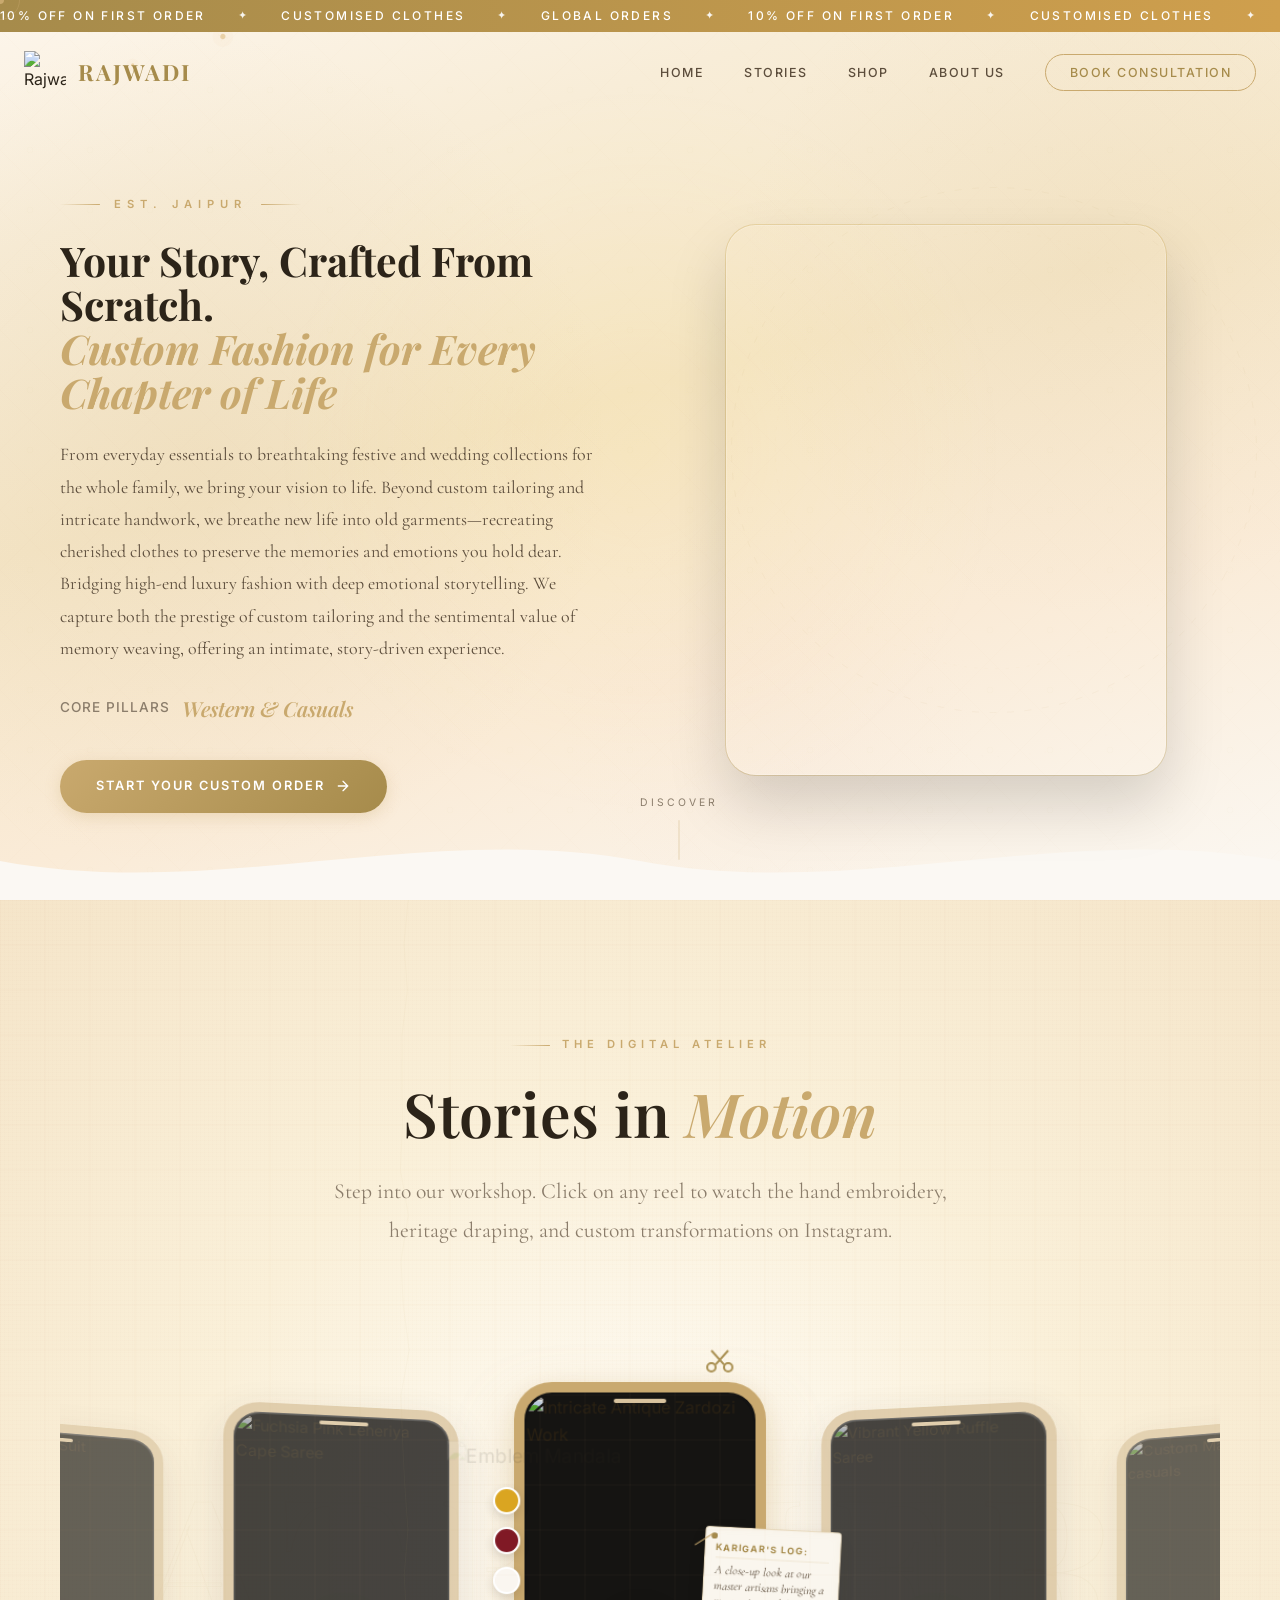
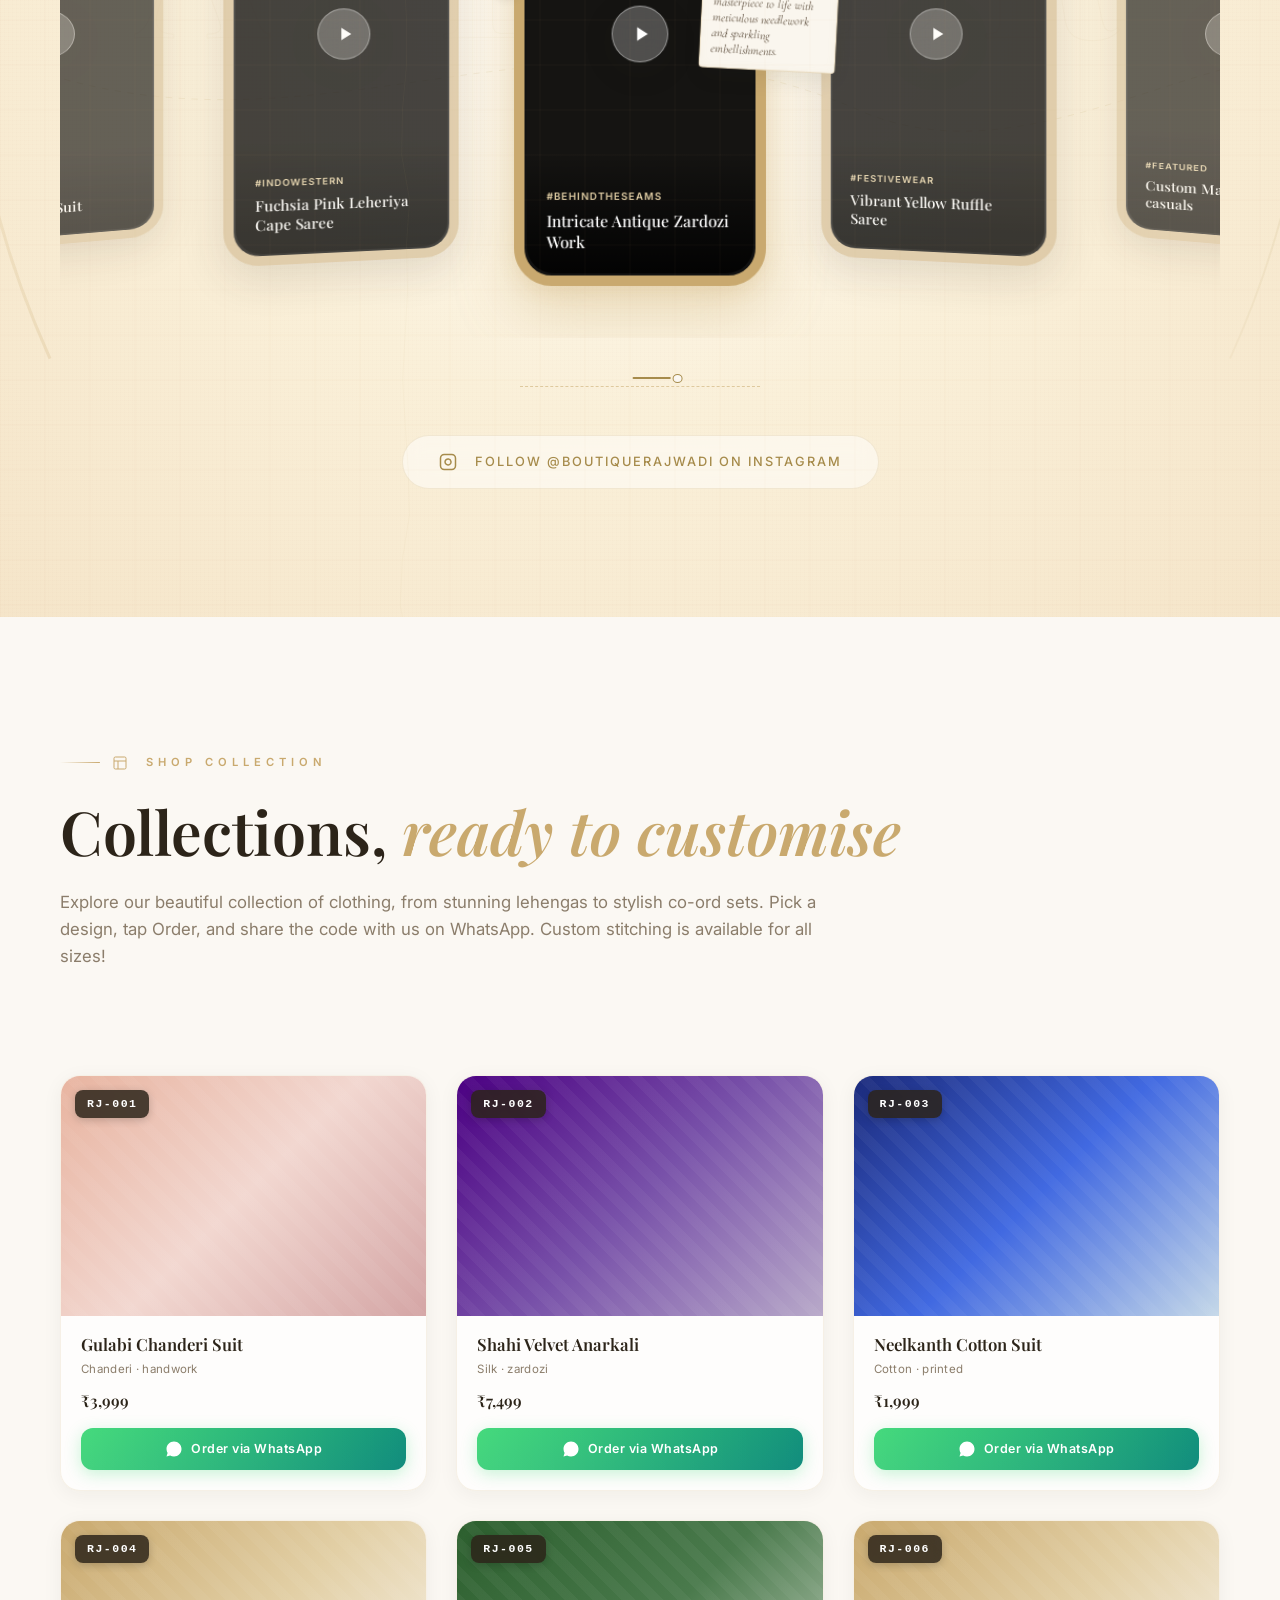
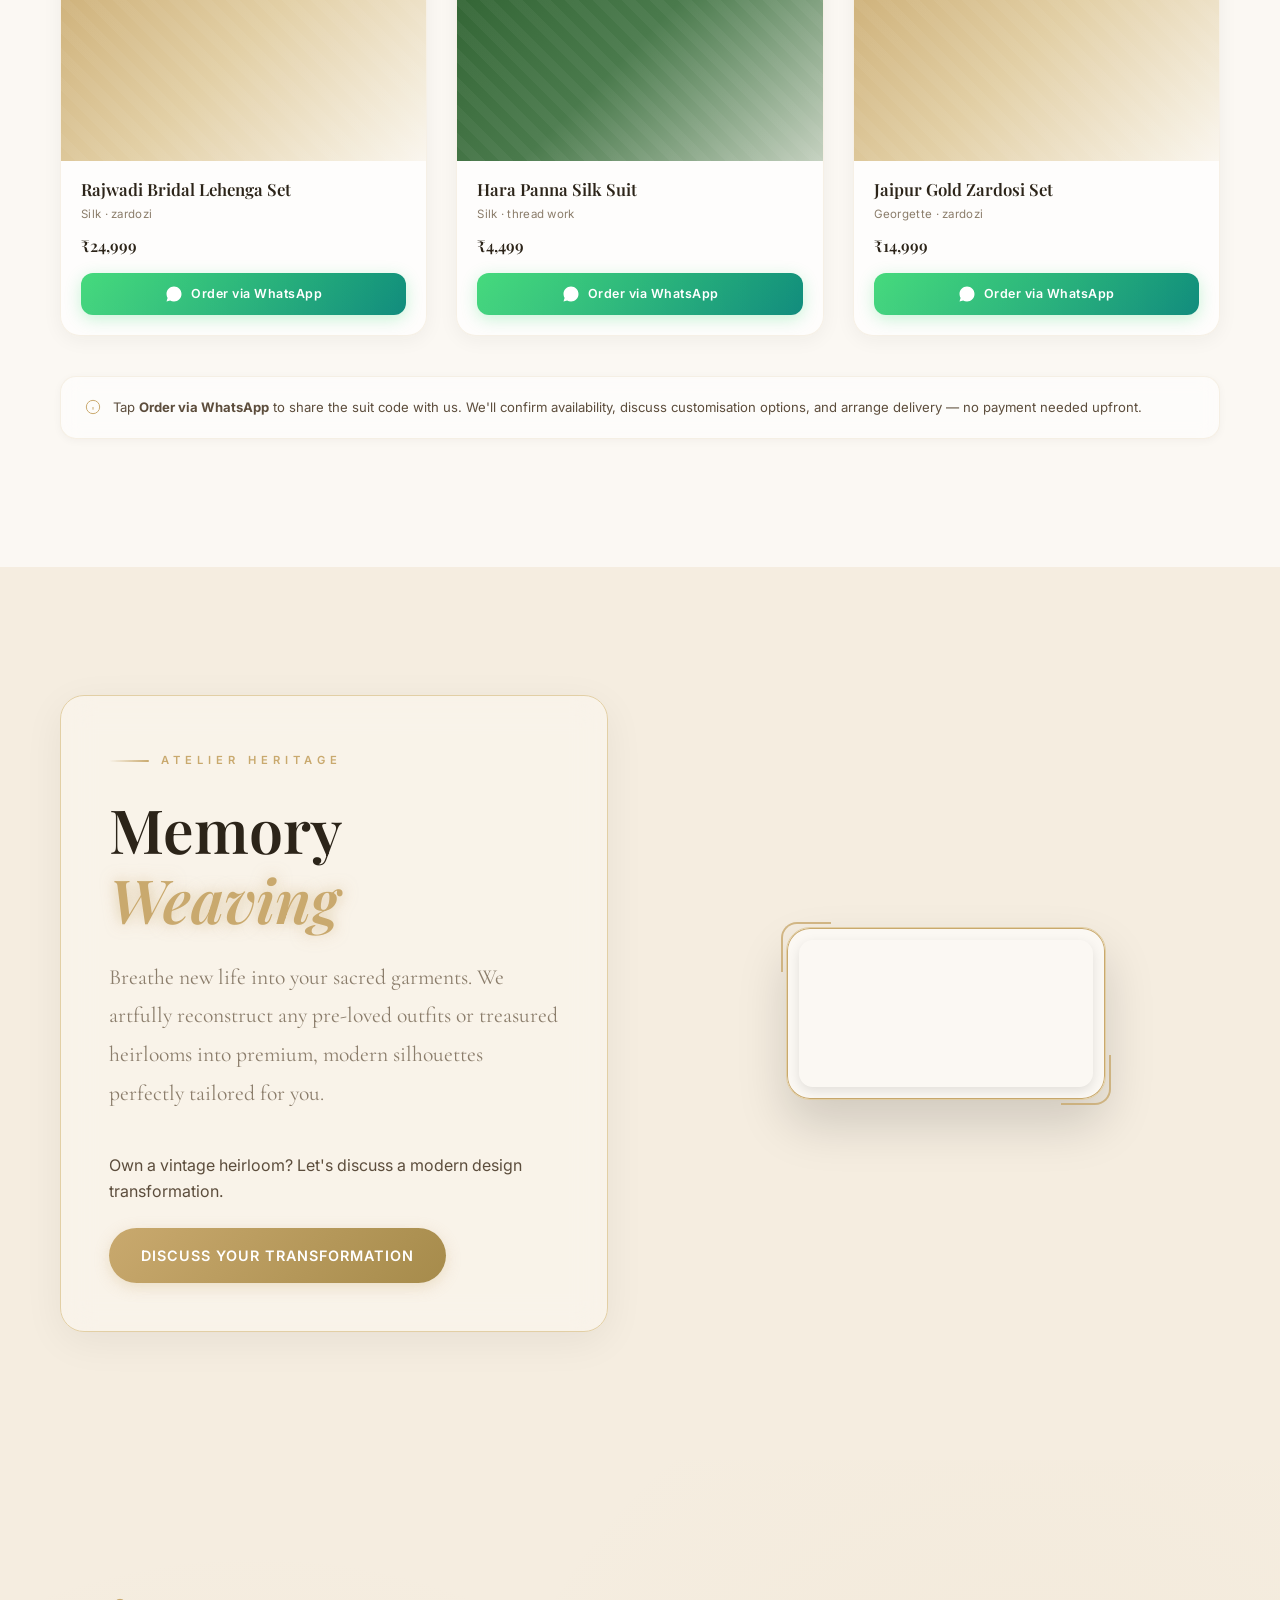
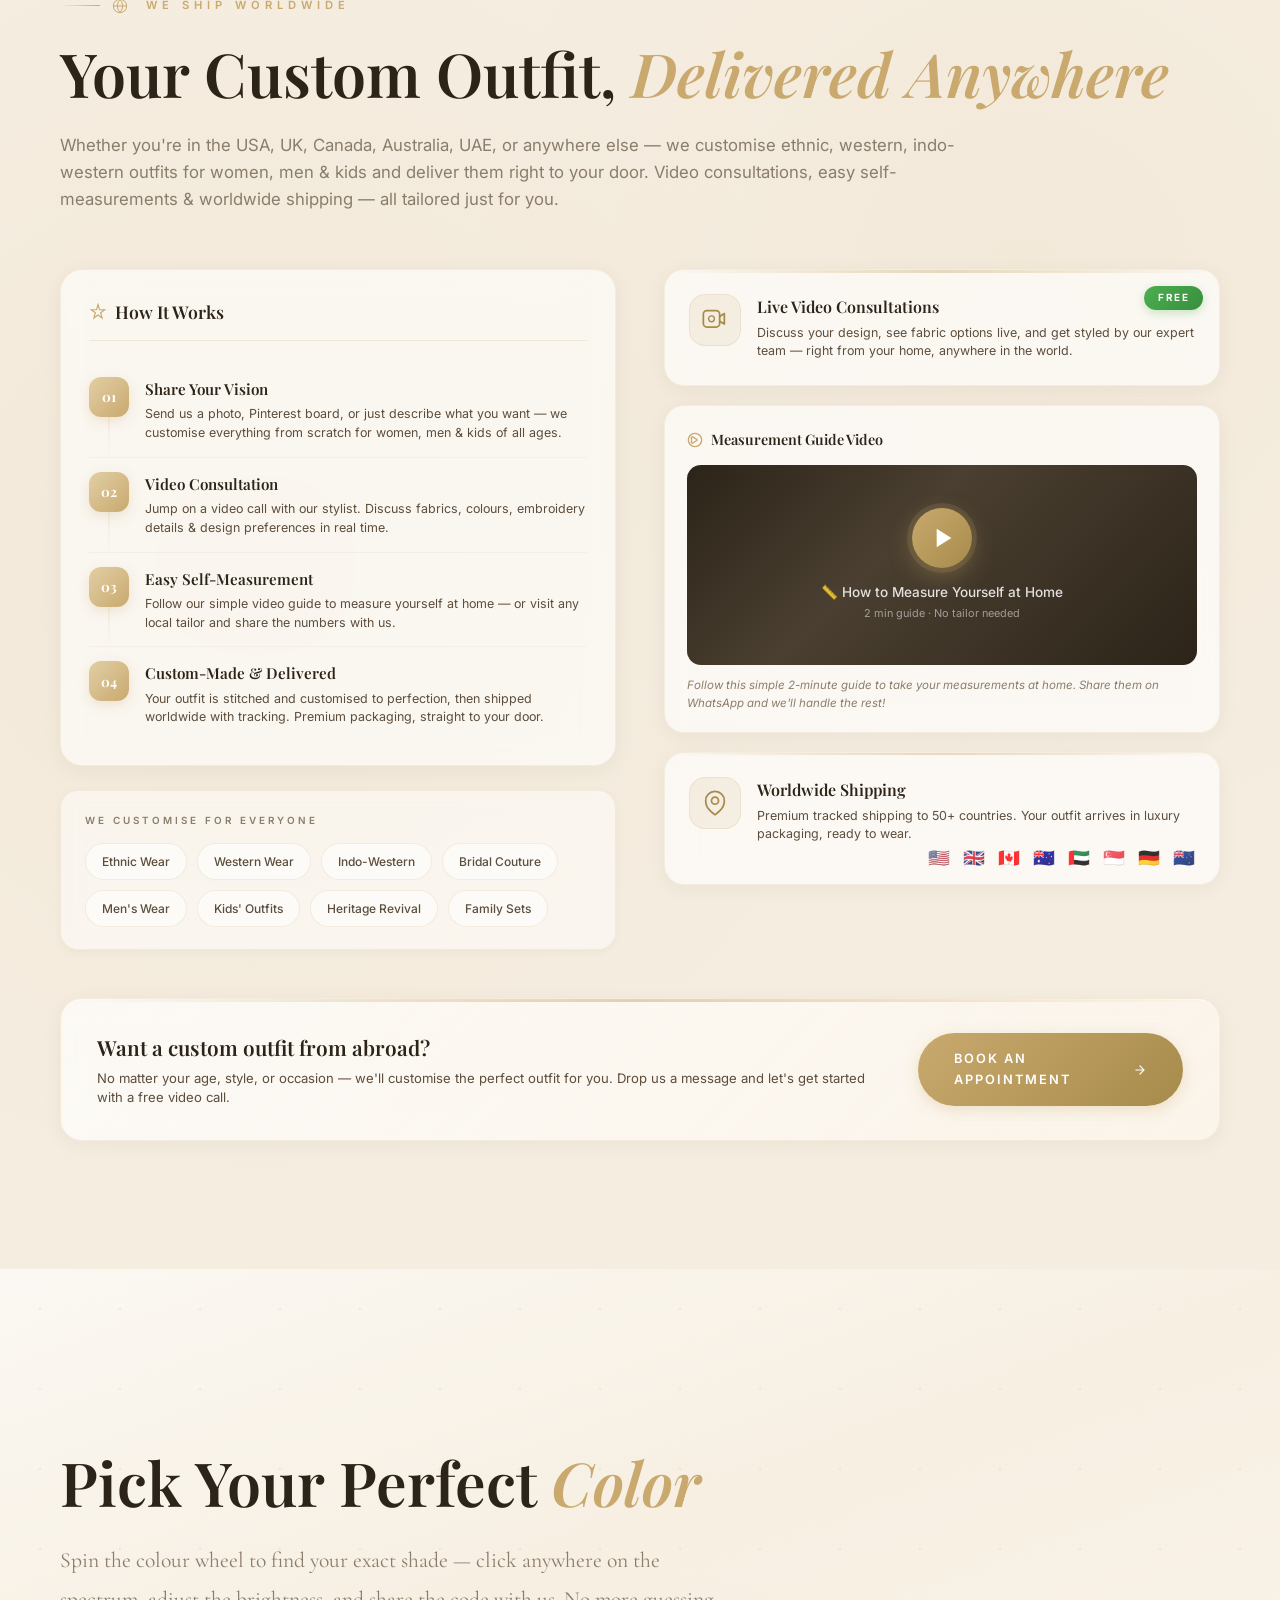
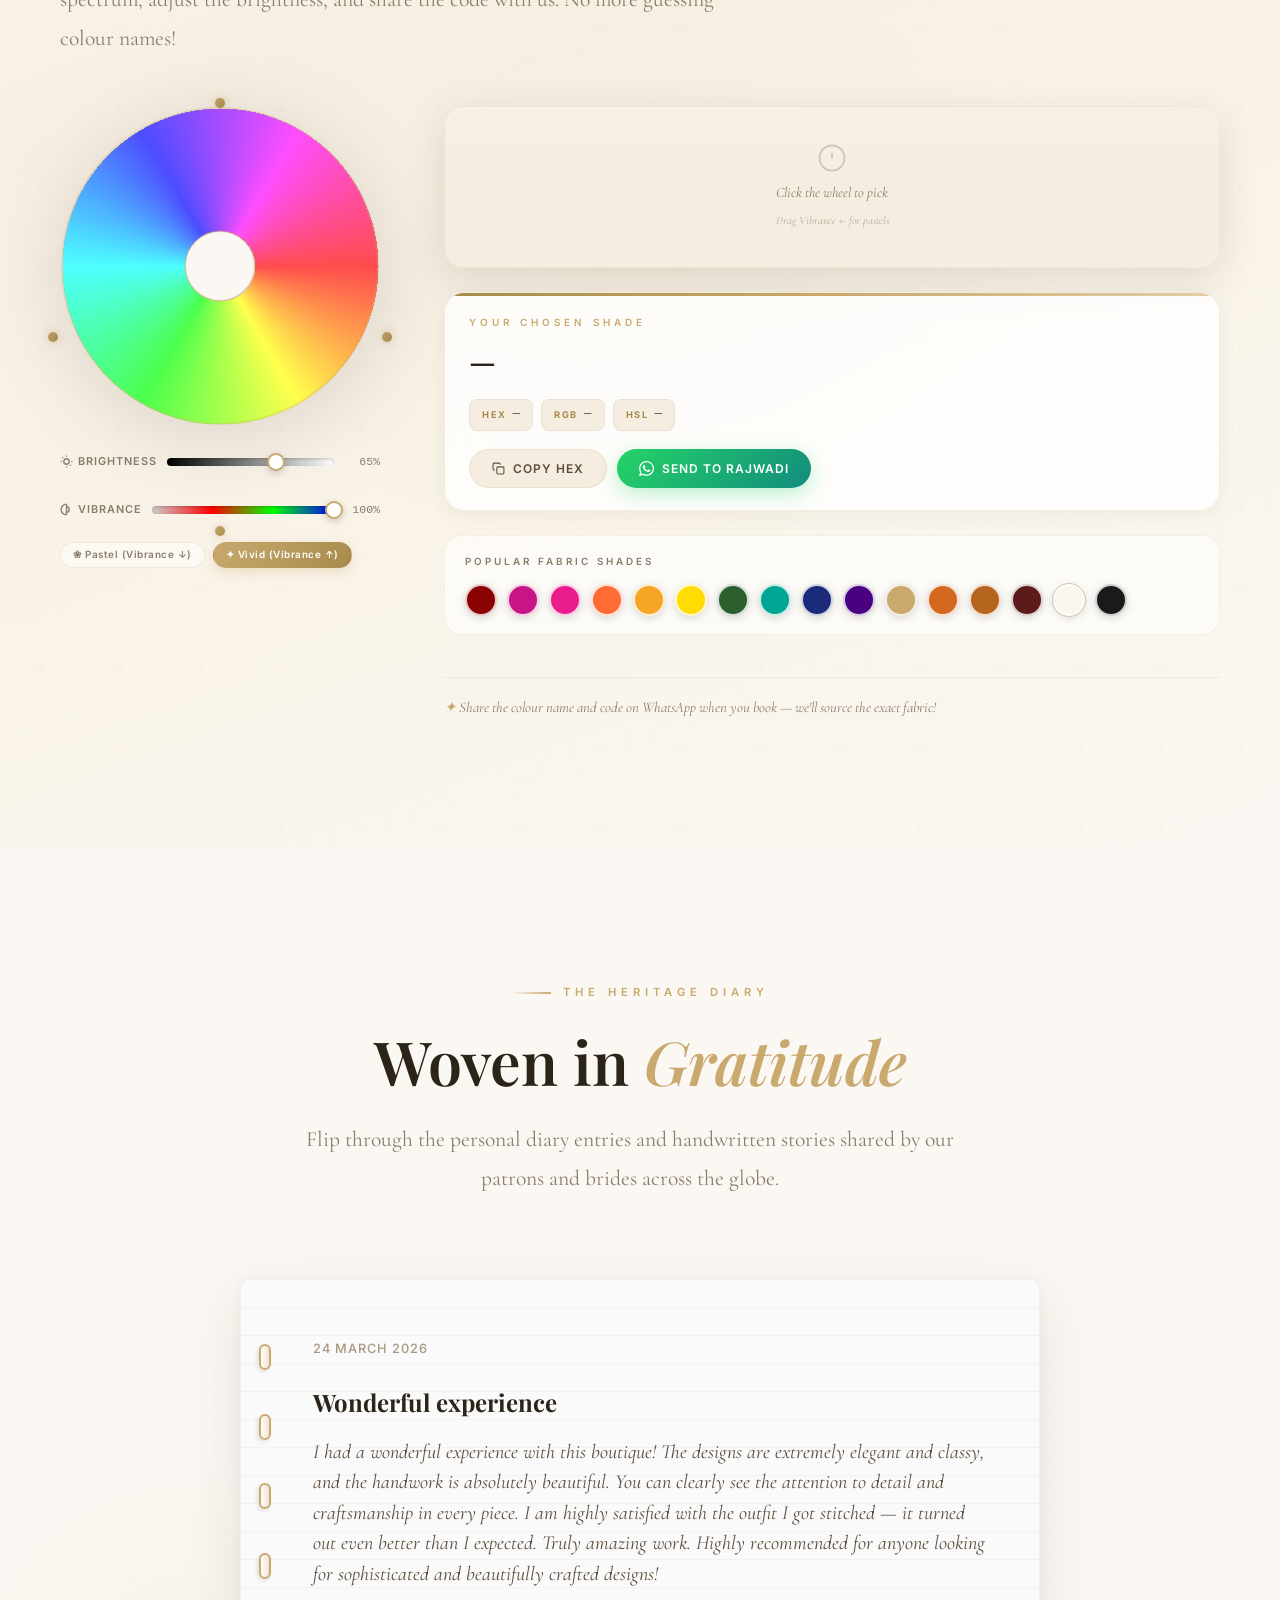
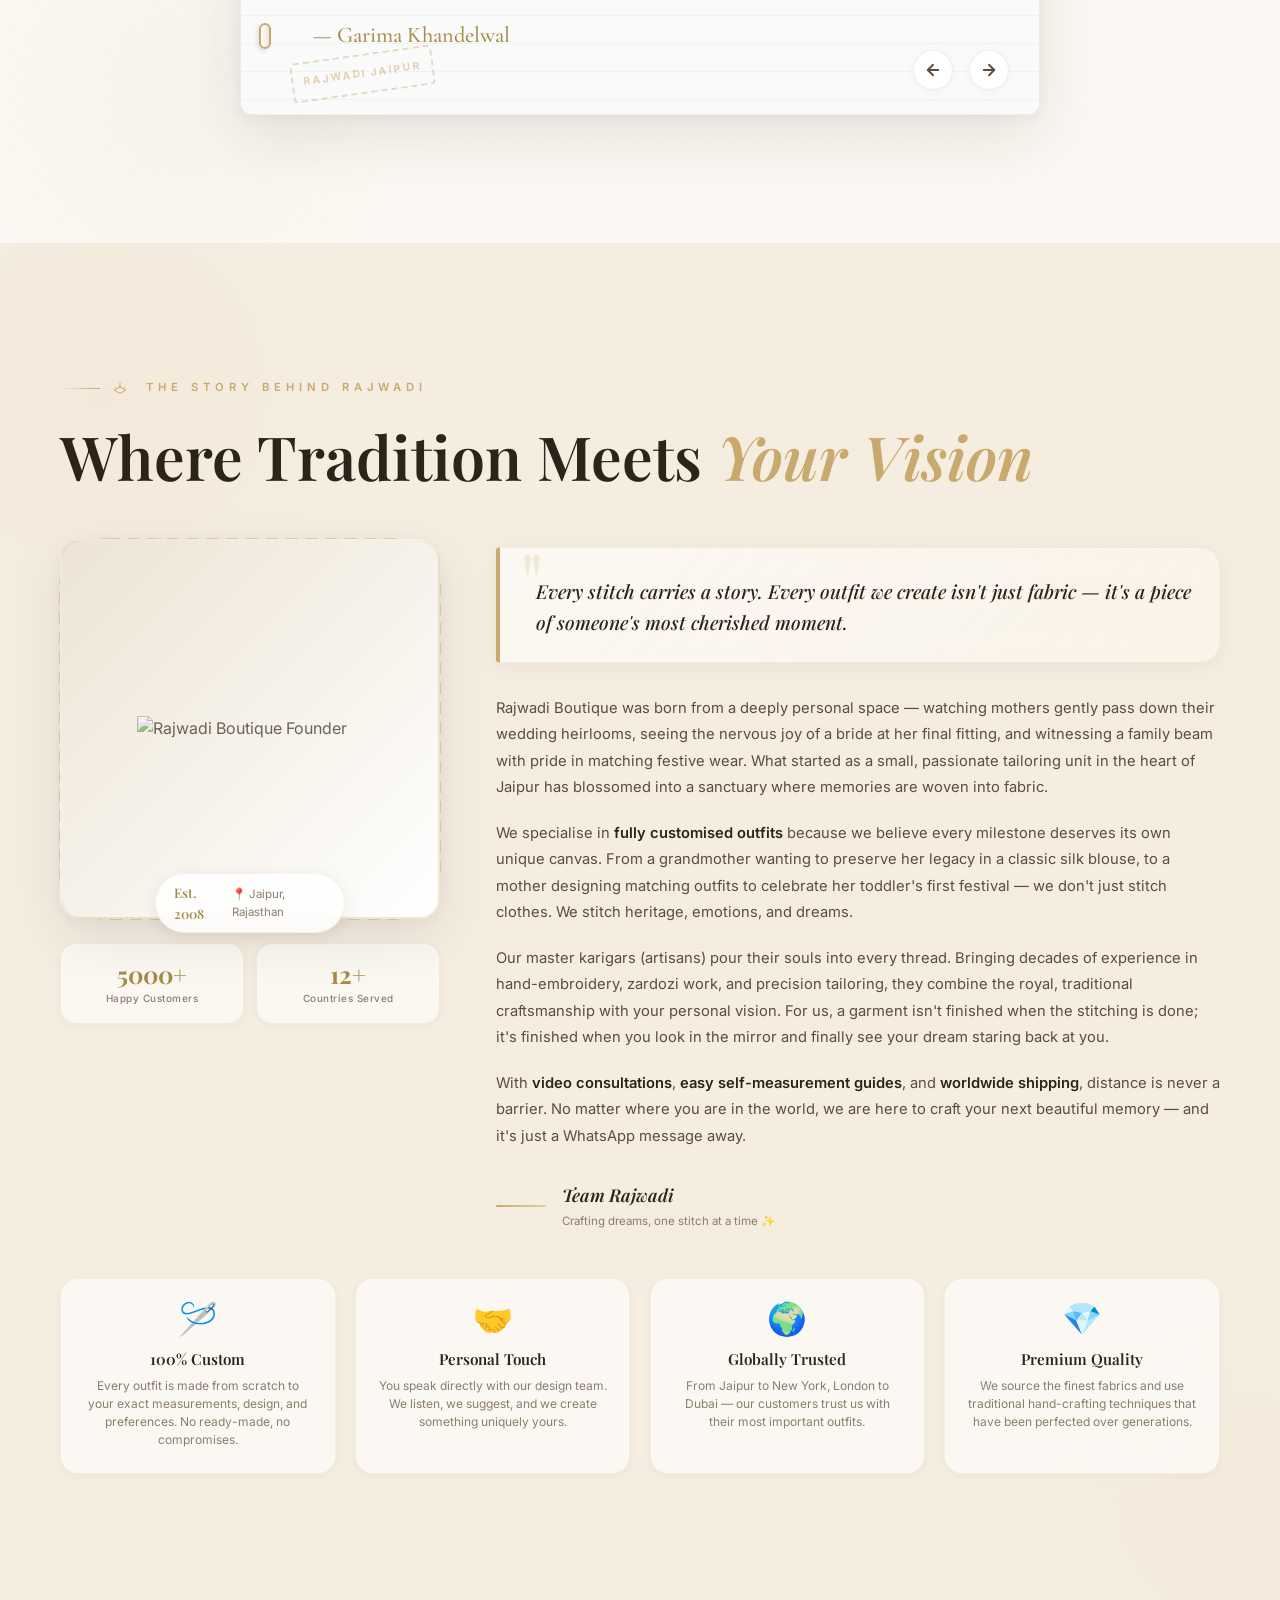
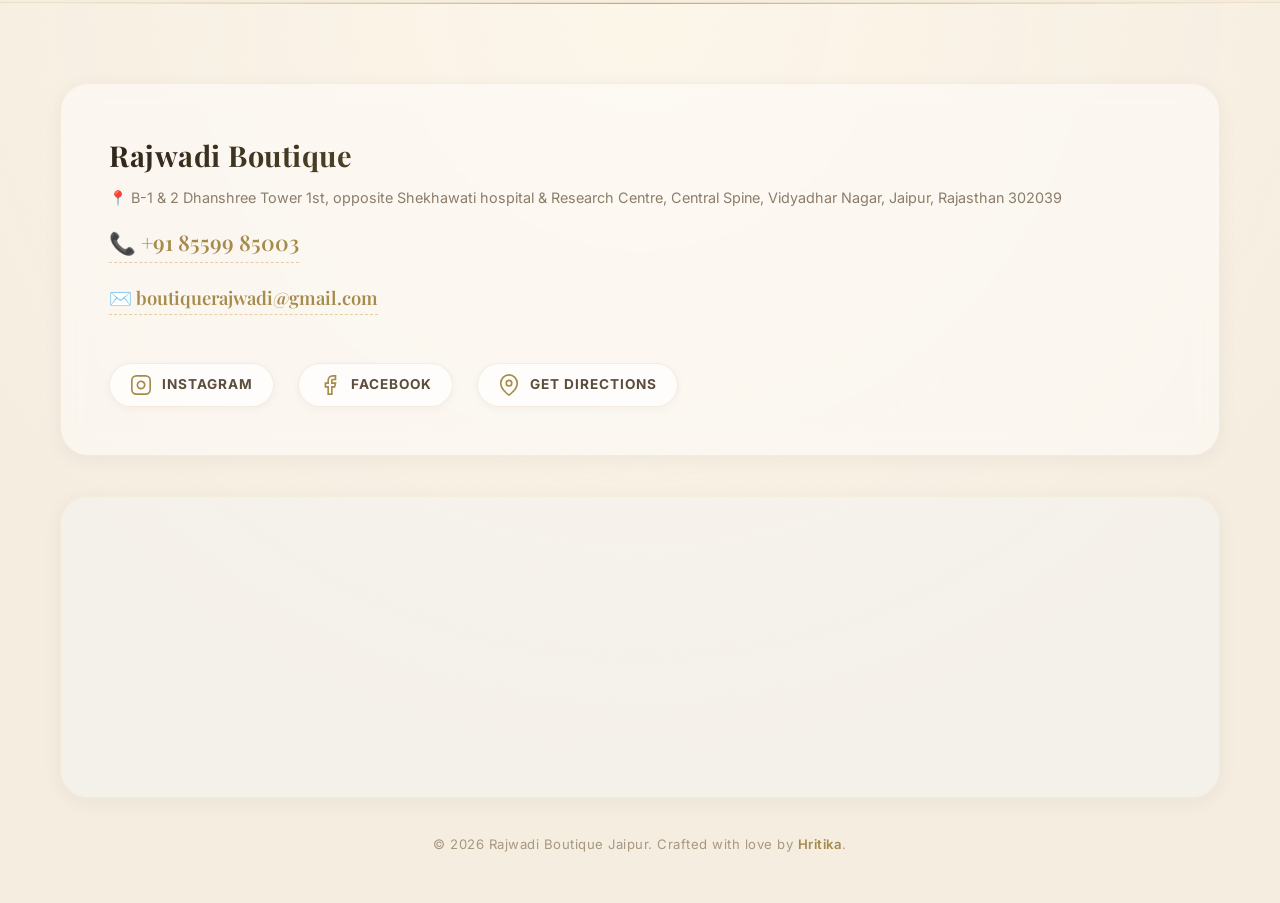
==== index.html @ 6918187f "Add files via upload" ====
<!DOCTYPE html>
<html lang="en">

<head>
  <meta charset="UTF-8" />
  <meta name="viewport" content="width=device-width, initial-scale=1.0" />
  
  <!-- Primary SEO Meta Tags -->
  <title>Rajwadi Boutique | Premium Custom Ethnic & Western Wear | Jaipur</title>
  <meta name="description" content="Rajwadi Boutique is Jaipur's premier customisation studio. We specialise in bespoke bridal lehengas, custom ethnic wear, premium stitched suits, indo-western fashion, and memory weaving for heirloom transformations. Shipping worldwide (USA, UK, UAE, Canada)." />
  <meta name="keywords" content="Rajwadi Boutique, Jaipur boutique, custom ethnic wear, bespoke bridal lehenga, saree transformation, heirloom revival, western wear, kids clothing, men's wear, customisation, unstitched suits online, Jaipur custom tailors, designer lehenga Jaipur, buy Indian ethnic wear online, custom suits USA, custom Indian wear UK, bespoke fashion UAE, custom made Indian dresses" />
  <meta name="author" content="Rajwadi Boutique" />
  <link rel="canonical" href="https://rajwadiboutique.netlify.app/" />
  <meta name="robots" content="index, follow" />
  
  <!-- Open Graph / Facebook / WhatsApp -->
  <meta property="og:type" content="website" />
  <meta property="og:url" content="https://rajwadiboutique.netlify.app/" />
  <meta property="og:title" content="Rajwadi Boutique — Bespoke Customisation for Every Soul" />
  <meta property="og:description" content="Premium customisation studio in Jaipur. Custom Western, Ethnic, Bridal & Heritage Revival. Worldwide shipping available." />
  <meta property="og:image" content="https://rajwadiboutique.netlify.app/assets/logo.png" />
  
  <!-- Twitter -->
  <meta property="twitter:card" content="summary_large_image" />
  <meta property="twitter:url" content="https://rajwadiboutique.netlify.app/" />
  <meta property="twitter:title" content="Rajwadi Boutique | Bespoke Custom Wear" />
  <meta property="twitter:description" content="Premium customisation studio in Jaipur. Custom Western, Ethnic, Bridal & Heritage Revival." />
  <meta property="twitter:image" content="https://rajwadiboutique.netlify.app/assets/logo.png" />

  <!-- Schema.org JSON-LD (Local Business & Organization) -->
  <script type="application/ld+json">
  {
    "@context": "https://schema.org",
    "@type": "ClothingStore",
    "name": "Rajwadi Boutique",
    "image": "https://rajwadiboutique.netlify.app/assets/logo.png",
    "@id": "https://rajwadiboutique.netlify.app/",
    "url": "https://rajwadiboutique.netlify.app/",
    "telephone": "+918559985003",
    "address": {
      "@type": "PostalAddress",
      "streetAddress": "B-1 & 2 Dhanshree Tower, Vidyadhar Nagar",
      "addressLocality": "Jaipur",
      "postalCode": "302039",
      "addressCountry": "IN"
    },
    "geo": {
      "@type": "GeoCoordinates",
      "latitude": 26.9615,
      "longitude": 75.7836
    },
    "openingHoursSpecification": {
      "@type": "OpeningHoursSpecification",
      "dayOfWeek": [
        "Monday", "Tuesday", "Wednesday", "Thursday", "Friday", "Saturday"
      ],
      "opens": "10:30",
      "closes": "20:00"
    },
    "sameAs": [
      "https://instagram.com/rajwadi_boutique"
    ],
    "description": "Rajwadi Boutique is Jaipur's premier customisation studio for bespoke bridal wear, custom ethnic outfits, and premium stitched suits. We ship worldwide."
  }
  </script>

  <link rel="icon" type="image/svg+xml" href="data:image/svg+xml,%3Csvg xmlns='http://www.w3.org/2000/svg' viewBox='0 0 32 32'%3E%3Ccircle cx='16' cy='16' r='14' fill='none' stroke='%23C9A96E' stroke-width='1.5'/%3E%3Ccircle cx='16' cy='16' r='6' fill='%23C9A96E'/%3E%3C/svg%3E" />
  <link href="https://fonts.googleapis.com/css2?family=Cinzel:wght@500;600;700&family=Jost:wght@300;400;500;600&display=swap" rel="stylesheet" />
  
  <!-- Netlify Identity Widget for Decap CMS -->
  <script type="text/javascript" src="https://identity.netlify.com/v1/netlify-identity-widget.js"></script>

  <link rel="stylesheet" href="styles.css" />
</head>

<body>

  <!-- Loading Screen -->
  <div class="loader" id="loader">
    <div class="loader-emblem">
      <img src="assets/logo.png" alt="Rajwadi Logo" class="loader-logo-img" />
    </div>
    <div class="loader-text">RAJWADI</div>
    <div class="loader-line"><span></span></div>
  </div>

  <!-- Custom Cursor -->
  <div class="cursor-dot" id="cursor-dot"></div>
  <div class="cursor-ring" id="cursor-ring"></div>

  <!-- ========== NAVIGATION ========== -->
  <nav class="navbar" id="navbar" role="navigation" aria-label="Main navigation">
    <!-- Announcement Bar -->
    <div class="announcement-bar">
      <div class="announcement-marquee">
        <!-- Content Block 1 -->
        <div class="announcement-content">
          <span>10% OFF ON FIRST ORDER</span><span class="dot">✦</span>
          <span>CUSTOMISED CLOTHES</span><span class="dot">✦</span>
          <span>GLOBAL ORDERS</span><span class="dot">✦</span>
        </div>
        <!-- Content Block 2 -->
        <div class="announcement-content">
          <span>10% OFF ON FIRST ORDER</span><span class="dot">✦</span>
          <span>CUSTOMISED CLOTHES</span><span class="dot">✦</span>
          <span>GLOBAL ORDERS</span><span class="dot">✦</span>
        </div>
        <!-- Content Block 3 -->
        <div class="announcement-content">
          <span>10% OFF ON FIRST ORDER</span><span class="dot">✦</span>
          <span>CUSTOMISED CLOTHES</span><span class="dot">✦</span>
          <span>GLOBAL ORDERS</span><span class="dot">✦</span>
        </div>
        <!-- Content Block 4 -->
        <div class="announcement-content">
          <span>10% OFF ON FIRST ORDER</span><span class="dot">✦</span>
          <span>CUSTOMISED CLOTHES</span><span class="dot">✦</span>
          <span>GLOBAL ORDERS</span><span class="dot">✦</span>
        </div>
      </div>
    </div>
    
    <div class="container">
      <a href="#" class="nav-logo" aria-label="Rajwadi Boutique Home">
        <img src="assets/logo.png" alt="Rajwadi" class="nav-logo-img" />
        <div class="nav-logo-text">RAJWADI</div>
      </a>
      <ul class="nav-links" id="nav-links">
        <li><a href="#hero">Home</a></li>
        <li><a href="#reels">Stories</a></li>
        <li><a href="#suits-shop">Shop</a></li>
        <li><a href="#our-story">About Us</a></li>
        <li>
          <a href="https://wa.me/918559985003?text=Hello%20Rajwadi%20Boutique%20Jaipur!%20%E2%9C%A8%20I%20would%20like%20to%20book%20a%20personal%20styling%20and%20couture%20consultation%20with%20your%20designers."
            class="nav-cta" target="_blank" rel="noopener">Book Consultation</a>
        </li>
      </ul>
      <div class="nav-toggle" id="nav-toggle" aria-label="Toggle navigation" role="button" tabindex="0">
        <span></span><span></span><span></span>
      </div>
    </div>
  </nav>

  <!-- ========== HERO SECTION ========== -->
  <section class="hero" id="hero" aria-label="Hero">
    <!-- Interactive Mouse Spotlight -->
    <div class="hero-spotlight" id="hero-spotlight" aria-hidden="true"></div>

    <!-- Heritage Pattern Overlay -->
    <div class="hero-pattern-overlay" aria-hidden="true"></div>

    <!-- Mouse-reactive golden particles -->
    <canvas id="hero-particles" aria-hidden="true"></canvas>

    <!-- Animated background ornament SVG -->
    <div class="hero-bg-ornament" aria-hidden="true">
      <svg viewBox="0 0 800 800" fill="none" xmlns="http://www.w3.org/2000/svg" class="ornament-svg">
        <circle cx="400" cy="400" r="300" stroke="var(--gold)" stroke-width="0.5" stroke-dasharray="8 12"
          opacity="0.15">
          <animateTransform attributeName="transform" type="rotate" from="0 400 400" to="360 400 400" dur="60s"
            repeatCount="indefinite" />
        </circle>
        <circle cx="400" cy="400" r="250" stroke="var(--gold)" stroke-width="0.3" stroke-dasharray="4 8" opacity="0.1">
          <animateTransform attributeName="transform" type="rotate" from="360 400 400" to="0 400 400" dur="45s"
            repeatCount="indefinite" />
        </circle>
        <circle cx="400" cy="400" r="350" stroke="var(--gold)" stroke-width="0.3" stroke-dasharray="2 16"
          opacity="0.08">
          <animateTransform attributeName="transform" type="rotate" from="0 400 400" to="360 400 400" dur="80s"
            repeatCount="indefinite" />
        </circle>
      </svg>
    </div>

    <!-- Hero Split Layout -->
    <div class="hero-split" id="hero-parallax">

      <!-- LEFT: Text Content -->
      <div class="hero-left">
        <div class="hero-left-inner">
          <div class="hero-badge">
            <span class="badge-line"></span>
            Est. Jaipur
            <span class="badge-line"></span>
          </div>

          <h1 class="hero-title">
            <span class="hero-title-line anim-line" data-delay="0">Your Story, Crafted From Scratch.</span>
            <span class="hero-title-line anim-line" data-delay="1"> <em> Custom Fashion for Every Chapter of Life</em></span>
          </h1>

          <p class="hero-subtitle">
          From everyday essentials to breathtaking festive and wedding collections for the whole family, we bring your vision to life. Beyond custom tailoring and intricate handwork, we breathe new life into old garments—recreating cherished clothes to preserve the memories and emotions you hold dear.  Bridging high-end luxury fashion with deep emotional storytelling. We capture both the prestige of custom tailoring and the sentimental value of memory weaving, offering an intimate, story-driven experience.
          </p>

          <div class="hero-rotating-wrapper">
            <span class="rotating-label">Core pillars</span>
            <div class="rotating-words" id="rotating-words">
              <span class="rotating-word active">Custom Tailoring for All</span>
              <span class="rotating-word">Ethnic & Indo-Western</span>
              <span class="rotating-word">Western & Casuals</span>
              <span class="rotating-word">Premium Stitched Suits</span>
              <span class="rotating-word">Memory Weaving</span>
            </div>
          </div>

          <div class="hero-actions">
            <a href="https://wa.me/918559985003?text=Hello%20Rajwadi%20Boutique%20Jaipur!%20%E2%9C%A8%20I%20would%20like%20to%20consult%20a%20designer%20about%20a%20custom%20dress%20design."
              class="btn-primary magnetic" id="hero-cta-primary" target="_blank" rel="noopener">
              Start Your Custom Order
              <svg width="16" height="16" viewBox="0 0 24 24" fill="none" stroke="currentColor" stroke-width="2"
                stroke-linecap="round">
                <path d="M5 12h14M12 5l7 7-7 7" />
              </svg>
            </a>
           
          </div>
        </div>
      </div>

      <!-- RIGHT: Hero Video Showcase -->
      <div class="hero-right">
        <div class="hero-video-wrapper">
          <video autoplay loop muted playsinline class="hero-video">
            <source src="assets/hero.mov">
            Your browser does not support the video tag.
          </video>
        </div>
      </div>

    </div>

    <!-- Scroll indicator -->
    <div class="hero-scroll">
      <span>Discover</span>
      <div class="scroll-line"></div>
    </div>

    <!-- Bottom decorative wave -->
    <div class="hero-wave" aria-hidden="true">
      <svg viewBox="0 0 1440 120" fill="none" xmlns="http://www.w3.org/2000/svg" preserveAspectRatio="none">
        <path d="M0,60 C240,120 480,0 720,60 C960,120 1200,0 1440,60 L1440,120 L0,120 Z" fill="var(--bg-primary)" />
      </svg>
    </div>
  </section>

 


  <section class="reels" id="reels" aria-label="Atelier Reels">
    <!-- Interactive Reels Particle Canvas -->
    <canvas id="reels-particles" aria-hidden="true"></canvas>

    <!-- Floating Background Silk Ribbons -->
    <div class="reels-ribbon ribbon-left" aria-hidden="true">
      <svg viewBox="0 0 200 800" fill="none" xmlns="http://www.w3.org/2000/svg">
        <path d="M 0 0 C 120 200, -80 400, 100 800" stroke="url(#ribbon-grad-1)" stroke-width="3" opacity="0.3" />
        <defs>
          <linearGradient id="ribbon-grad-1" x1="0%" y1="0%" x2="100%" y2="100%">
            <stop offset="0%" stop-color="var(--gold-light)" />
            <stop offset="100%" stop-color="var(--gold)" />
          </linearGradient>
        </defs>
      </svg>
    </div>
    <div class="reels-ribbon ribbon-right" aria-hidden="true">
      <svg viewBox="0 0 200 800" fill="none" xmlns="http://www.w3.org/2000/svg">
        <path d="M 200 0 C 80 200, 280 400, 100 800" stroke="url(#ribbon-grad-2)" stroke-width="2" opacity="0.25" />
        <defs>
          <linearGradient id="ribbon-grad-2" x1="100%" y1="0%" x2="0%" y2="100%">
            <stop offset="0%" stop-color="var(--gold-dark)" />
            <stop offset="100%" stop-color="var(--gold-light)" />
          </linearGradient>
        </defs>
      </svg>
    </div>

    <div class="container">
      <div class="reels-header">
        <div class="section-label reveal">The Digital Atelier</div>
        <h2 class="section-title reveal delay-1">
          Stories in <span>Motion</span>
        </h2>
        <p class="section-subtitle reveal delay-2">
          Step into our workshop. Click on any reel to watch the hand embroidery, heritage draping, and custom
          transformations on Instagram.
        </p>
      </div>

      <!-- Scrollable 3D Reels Track -->
      <div class="reels-workspace reveal delay-3">
        <!-- Curved Background Stitching Thread -->
        <div class="reels-bg-thread" aria-hidden="true">
          <svg viewBox="0 0 1440 240" fill="none" xmlns="http://www.w3.org/2000/svg">
            <path d="M -100 120 C 300 300, 600 20, 1000 200 C 1200 280, 1400 120, 1600 120" stroke="var(--gold)"
              stroke-width="1" stroke-dasharray="8 8" opacity="0.18" />
          </svg>
        </div>
        <div class="reels-track-container" id="reels-track-container">
          <div class="reels-track" id="reels-track">

            <!-- Reels will be injected here via script.js -->

          </div>
        </div>

        <!-- Scrollbar Indicator -->
        <div class="reels-scrollbar">
          <div class="reels-scrollbar-track">
            <div class="reels-scrollbar-thumb" id="reels-thumb"></div>
          </div>
        </div>

        <!-- Bottom Instagram Link Indicator -->
        <div class="reels-instagram-cta">
          <a href="https://www.instagram.com/boutiquerajwadi/reels/" target="_blank" rel="noopener" class="btn-outline magnetic">
            <svg width="18" height="18" viewBox="0 0 24 24" fill="none" stroke="currentColor" stroke-width="2"
              style="margin-right:8px; vertical-align:middle;">
              <rect x="2" y="2" width="20" height="20" rx="5" ry="5" />
              <path d="M16 11.37A4 4 0 1 1 12.63 8 4 4 0 0 1 16 11.37z" />
              <line x1="17.5" y1="6.5" x2="17.51" y2="6.5" />
            </svg>
            Follow @boutiquerajwadi on Instagram
          </a>
        </div>
      </div>
    </div>
  </section>



  <!-- ========== UNSTITCHED SUITS SHOP ========== -->
  <section class="suits-shop" id="suits-shop" aria-label="Unstitched Suits Collection">
    <div class="container">

      <!-- Section Header -->
      <div class="suits-header">
        <div class="section-label reveal">
          <svg width="16" height="16" viewBox="0 0 24 24" fill="none" stroke="currentColor" stroke-width="1.5"
            style="vertical-align:-2px; margin-right:6px; color:var(--gold);">
            <rect x="3" y="3" width="18" height="18" rx="2" />
            <path d="M3 9h18M9 21V9" />
          </svg>
          Shop Collection
        </div>
        <h2 class="section-title reveal delay-1">
          Collections, <span>ready to customise</span>
        </h2>
        <p class="suits-subtitle reveal delay-2">
          Explore our beautiful collection of clothing, from stunning lehengas to stylish co-ord sets. Pick a design, tap Order, and share the code with us on WhatsApp. Custom stitching is available for all sizes!
        </p>
      </div>

      <!-- Category Filter Chips -->
      <div class="suits-filters reveal delay-2">
        <button class="suits-filter-chip active" data-filter="all">All</button>
        <button class="suits-filter-chip" data-filter="saree">Saree</button>
        <button class="suits-filter-chip" data-filter="lehenga">Lehenga</button>
        <button class="suits-filter-chip" data-filter="coord">Co-ord Sets</button>
        <button class="suits-filter-chip" data-filter="suits">Suits</button>
        <button class="suits-filter-chip" data-filter="unstitched">Unstitched Suits</button>
      </div>

      <!-- Product Grid (Dynamically Populated by CMS) -->
      <div class="suits-grid reveal delay-3" id="suits-grid">
        <!-- Suits will be injected here via script.js -->
      </div>

      <!-- Bottom info note -->
      <div class="suits-note reveal delay-4">
        <svg width="16" height="16" viewBox="0 0 24 24" fill="none" stroke="var(--gold)" stroke-width="1.5">
          <circle cx="12" cy="12" r="10" />
          <path d="M12 16v-4M12 8h.01" />
        </svg>
        <p>Tap <strong>Order via WhatsApp</strong> to share the suit code with us. We'll confirm availability, discuss
          customisation options, and arrange delivery — no payment needed upfront.</p>
      </div>

    </div>
  </section>
  <!-- END Suits Shop -->


  <!-- ========== COUTURE TRANSFORMATION SECTION ========== -->
  <section class="transformation" id="transformation" aria-label="Couture Transformation">
    <div class="trans-gold-overlay" aria-hidden="true"></div>
    <div class="container">
      <div class="trans-split-layout">
        <!-- Left Side: Text and CTA -->
        <div class="trans-content-left">
          <div class="section-label reveal">Atelier Heritage</div>
          <h2 class="section-title reveal delay-1" style="text-align: left;">
            Memory <span>Weaving</span>
          </h2>
          <p class="section-subtitle reveal delay-2" style="text-align: left; margin: 1.5rem 0 2.5rem 0; max-width: 100%;">
            Breathe new life into your sacred garments. We artfully reconstruct any pre-loved outfits or treasured heirlooms into premium, modern silhouettes perfectly tailored for you.
          </p>
          
          <div class="trans-cta-left reveal delay-4">
            <p style="margin-bottom: 1.5rem; color: var(--text-secondary);">Own a vintage heirloom? Let's discuss a modern design transformation.</p>
            <a href="https://wa.me/918559985003?text=Hello%20Rajwadi%20Boutique%20Jaipur!%20%E2%9C%A8%20I%20am%20interested%20in%20transforming%20my%20vintage%20garment%20into%20a%20modern%20silhouette%20design."
              class="btn-primary premium-trans-btn magnetic" target="_blank" rel="noopener">
              Discuss Your Transformation
            </a>
          </div>
        </div>

        <!-- Right Side: Video -->
        <div class="trans-content-right trans-visual-panel reveal delay-3">
          <div class="memory-video-frame">
            <video class="memory-video" src="assets/memory_weaving.mov" autoplay loop muted playsinline aria-label="Memory Weaving Transformation Video"></video>
          </div>
        </div>
      </div>
    </div>
  </section>


  <!-- ========== GLOBAL ORDERS SECTION ========== -->
  <section class="global-orders" id="global-orders" aria-label="Worldwide Orders">

    <!-- Background decorative elements -->
    <div class="global-bg-pattern" aria-hidden="true"></div>
    <div class="global-bg-globe" aria-hidden="true">
      <svg viewBox="0 0 400 400" fill="none" xmlns="http://www.w3.org/2000/svg">
        <circle cx="200" cy="200" r="180" stroke="var(--gold)" stroke-width="0.5" stroke-dasharray="4 8" opacity="0.12">
          <animateTransform attributeName="transform" type="rotate" from="0 200 200" to="360 200 200" dur="90s"
            repeatCount="indefinite" />
        </circle>
        <circle cx="200" cy="200" r="140" stroke="var(--gold)" stroke-width="0.3" stroke-dasharray="2 12"
          opacity="0.08">
          <animateTransform attributeName="transform" type="rotate" from="360 200 200" to="0 200 200" dur="70s"
            repeatCount="indefinite" />
        </circle>
        <ellipse cx="200" cy="200" rx="180" ry="70" stroke="var(--gold)" stroke-width="0.4" opacity="0.1">
          <animateTransform attributeName="transform" type="rotate" from="0 200 200" to="360 200 200" dur="50s"
            repeatCount="indefinite" />
        </ellipse>
        <ellipse cx="200" cy="200" rx="180" ry="70" stroke="var(--gold)" stroke-width="0.3" opacity="0.07"
          transform="rotate(60 200 200)">
          <animateTransform attributeName="transform" type="rotate" from="60 200 200" to="420 200 200" dur="60s"
            repeatCount="indefinite" />
        </ellipse>
      </svg>
    </div>

    <div class="container">

      <!-- Section Header -->
      <div class="global-header">
        <div class="section-label reveal">
          <svg width="16" height="16" viewBox="0 0 24 24" fill="none" stroke="currentColor" stroke-width="1.5"
            style="vertical-align: -2px; margin-right: 6px; color: var(--gold);">
            <circle cx="12" cy="12" r="10" />
            <path
              d="M2 12h20M12 2a15.3 15.3 0 0 1 4 10 15.3 15.3 0 0 1-4 10 15.3 15.3 0 0 1-4-10 15.3 15.3 0 0 1 4-10z" />
          </svg>
          We Ship Worldwide
        </div>
        <h2 class="section-title reveal delay-1">
          Your Custom Outfit, <span>Delivered Anywhere</span>
        </h2>
        <p class="section-subtitle reveal delay-2">
          Whether you're in the USA, UK, Canada, Australia, UAE, or anywhere else — we customise ethnic, western,
          indo-western outfits for women, men &amp; kids and deliver them right to your door. Video consultations, easy
          self-measurements &amp; worldwide shipping — all tailored just for you.
        </p>
      </div>

      <!-- Main Content: Two-column layout -->
      <div class="global-split reveal delay-3">

        <!-- LEFT: Process Steps & Info -->
        <div class="global-left">

          <!-- How It Works - Vertical Steps -->
          <div class="global-process">
            <div class="global-process-title">
              <svg width="18" height="18" viewBox="0 0 24 24" fill="none" stroke="var(--gold)" stroke-width="1.5">
                <path d="M12 2l2 7h7l-5.5 4 2 7L12 16l-5.5 4 2-7L3 9h7z" />
              </svg>
              How It Works
            </div>

            <div class="global-step">
              <div class="global-step-num">01</div>
              <div class="global-step-content">
                <h4>Share Your Vision</h4>
                <p>Send us a photo, Pinterest board, or just describe what you want — we customise everything from
                  scratch for women, men & kids of all ages.</p>
              </div>
            </div>

            <div class="global-step">
              <div class="global-step-num">02</div>
              <div class="global-step-content">
                <h4>Video Consultation</h4>
                <p>Jump on a video call with our stylist. Discuss fabrics, colours, embroidery details & design
                  preferences in real time.</p>
              </div>
            </div>

            <div class="global-step">
              <div class="global-step-num">03</div>
              <div class="global-step-content">
                <h4>Easy Self-Measurement</h4>
                <p>Follow our simple video guide to measure yourself at home — or visit any local tailor and share the
                  numbers with us.</p>
              </div>
            </div>

            <div class="global-step">
              <div class="global-step-num">04</div>
              <div class="global-step-content">
                <h4>Custom-Made & Delivered</h4>
                <p>Your outfit is stitched and customised to perfection, then shipped worldwide with tracking. Premium
                  packaging, straight to your door.</p>
              </div>
            </div>
          </div>

          <!-- Category Showcase Chips -->
          <div class="global-categories">
            <div class="global-cat-label">We Customise For Everyone</div>
            <div class="global-cat-grid">
              <div class="global-cat-chip">
                <span>Ethnic Wear</span>
              </div>
              <div class="global-cat-chip">
                <span>Western Wear</span>
              </div>
              <div class="global-cat-chip">
                <span>Indo-Western</span>
              </div>
              <div class="global-cat-chip">
                <span>Bridal Couture</span>
              </div>
              <div class="global-cat-chip">
                <span>Men's Wear</span>
              </div>
              <div class="global-cat-chip">
                <span>Kids' Outfits</span>
              </div>
              <div class="global-cat-chip">
                <span>Heritage Revival</span>
              </div>
              <div class="global-cat-chip">
                <span>Family Sets</span>
              </div>
            </div>
          </div>
        </div>

        <!-- RIGHT: Feature Cards + Video -->
        <div class="global-right">

          <!-- Video Call Feature Card -->
          <div class="global-feature-card">
            <div class="global-feature-icon">
              <svg width="28" height="28" viewBox="0 0 24 24" fill="none" stroke="currentColor" stroke-width="1.5"
                stroke-linecap="round" stroke-linejoin="round">
                <rect x="2" y="4" width="14" height="14" rx="3" />
                <path d="M16 9l4-2.5v9L16 13" />
                <circle cx="9" cy="11" r="2.5" stroke-width="1.2" />
              </svg>
            </div>
            <div class="global-feature-content">
              <h4>Live Video Consultations</h4>
              <p>Discuss your design, see fabric options live, and get styled by our expert team — right from your home,
                anywhere in the world.</p>
            </div>
            <div class="global-feature-badge">Free</div>
          </div>

          <!-- Measurement Guide Video Embed -->
          <div class="global-video-card">
            <div class="global-video-header">
              <svg width="16" height="16" viewBox="0 0 24 24" fill="none" stroke="var(--gold)" stroke-width="2">
                <path
                  d="M14.752 11.168l-6.586-3.763A1 1 0 0 0 6.667 8.2v7.6a1 1 0 0 0 1.499.795l6.586-3.763a1 1 0 0 0 0-1.664z" />
                <circle cx="12" cy="12" r="10" />
              </svg>
              <span>Measurement Guide Video</span>
            </div>
            <div class="global-video-wrap">
              <div class="global-video-placeholder" id="global-video-placeholder">
                <div class="global-video-play-btn">
                  <svg viewBox="0 0 24 24" fill="currentColor" width="32" height="32">
                    <path d="M8 5v14l11-7z" />
                  </svg>
                </div>
                <div class="global-video-overlay-text">
                  <span>📏 How to Measure Yourself at Home</span>
                  <small>2 min guide · No tailor needed</small>
                </div>
              </div>
            </div>
            <p class="global-video-note">Follow this simple 2-minute guide to take your measurements at home. Share them
              on WhatsApp and we'll handle the rest!</p>
          </div>

          <!-- Worldwide Shipping Card -->
          <div class="global-feature-card shipping-card">
            <div class="global-feature-icon">
              <svg width="28" height="28" viewBox="0 0 24 24" fill="none" stroke="currentColor" stroke-width="1.5"
                stroke-linecap="round" stroke-linejoin="round">
                <path d="M12 22s-8-4.5-8-11.8A8 8 0 0 1 12 2a8 8 0 0 1 8 8.2c0 7.3-8 11.8-8 11.8z" />
                <circle cx="12" cy="10" r="3" />
              </svg>
            </div>
            <div class="global-feature-content">
              <h4>Worldwide Shipping</h4>
              <p>Premium tracked shipping to 50+ countries. Your outfit arrives in luxury packaging, ready to wear.</p>
            </div>
            <div class="global-shipping-flags" aria-hidden="true">
              🇺🇸 🇬🇧 🇨🇦 🇦🇺 🇦🇪 🇸🇬 🇩🇪 🇳🇿
            </div>
          </div>
        </div>
      </div>

      <!-- Bottom CTA -->
      <div class="global-cta reveal delay-4">
        <div class="global-cta-inner">
          <div class="global-cta-text">
            <h3>Want a custom outfit from abroad?</h3>
            <p>No matter your age, style, or occasion — we'll customise the perfect outfit for you. Drop us a message
              and let's get started with a free video call.</p>
          </div>
          <a href="https://wa.me/918559985003?text=Hello%20Rajwadi%20Boutique!%20I%27m%20ordering%20from%20abroad%20and%20would%20like%20a%20video%20consultation."
            class="btn-primary magnetic" target="_blank" rel="noopener">
            Book an appointment
            <svg width="16" height="16" viewBox="0 0 24 24" fill="none" stroke="currentColor" stroke-width="2"
              stroke-linecap="round">
              <path d="M5 12h14M12 5l7 7-7 7" />
            </svg>
          </a>
        </div>
      </div>

    </div>
  </section>






  <!-- ========== PREMIUM COLOUR WHEEL SECTION ========== -->
  <section class="palette-section" id="palette" aria-label="Colour Wheel Picker">

    <div class="palette-bg-pattern" aria-hidden="true"></div>
    <div class="palette-bg-glow" aria-hidden="true"></div>

    <div class="container">

      <div class="palette-header">
        <div class="section-label reveal">The Colour Atelier</div>
        <h2 class="section-title reveal delay-1">
          Pick Your Perfect <span>Color</span>
        </h2>
        <p class="section-subtitle reveal delay-2">
          Spin the colour wheel to find your exact shade — click anywhere on the spectrum, adjust the brightness, and
          share the code with us. No more guessing colour names!
        </p>
      </div>

      <div class="colorwheel-layout reveal delay-3">

        <!-- LEFT: The interactive colour wheel -->
        <div class="colorwheel-left">
          <div class="colorwheel-frame-outer" aria-hidden="true">
            <div class="colorwheel-frame-ornament top"></div>
            <div class="colorwheel-frame-ornament bottom"></div>
            <div class="colorwheel-frame-ornament left"></div>
            <div class="colorwheel-frame-ornament right"></div>
          </div>
          <div class="colorwheel-canvas-wrap">
            <canvas id="color-wheel-canvas" width="320" height="320" aria-label="Colour spectrum wheel"></canvas>
            <div class="colorwheel-cursor" id="colorwheel-cursor" aria-hidden="true">
              <div class="cursor-inner"></div>
            </div>
          </div>
          <!-- Brightness slider -->
          <div class="brightness-slider-wrap">
            <span class="brightness-label">
              <svg width="13" height="13" viewBox="0 0 24 24" fill="none" stroke="currentColor" stroke-width="2.5">
                <circle cx="12" cy="12" r="5" />
                <line x1="12" y1="1" x2="12" y2="3" />
                <line x1="12" y1="21" x2="12" y2="23" />
                <line x1="4.22" y1="4.22" x2="5.64" y2="5.64" />
                <line x1="18.36" y1="18.36" x2="19.78" y2="19.78" />
                <line x1="1" y1="12" x2="3" y2="12" />
                <line x1="21" y1="12" x2="23" y2="12" />
              </svg>
              Brightness
            </span>
            <div class="brightness-track-wrap" id="brightness-track-wrap">
              <div class="brightness-track" style="background: linear-gradient(90deg, #000, #888, #fff);">
                <div class="brightness-fill" id="brightness-fill"></div>
              </div>
              <input type="range" id="brightness-slider" class="brightness-range" min="10" max="100" value="65"
                aria-label="Adjust brightness">
            </div>
            <span class="brightness-value" id="brightness-value">65%</span>
          </div>

          <!-- Saturation slider -->
          <div class="brightness-slider-wrap">
            <span class="brightness-label">
              <svg width="13" height="13" viewBox="0 0 24 24" fill="none" stroke="currentColor" stroke-width="2.5">
                <path d="M12 2a10 10 0 1 0 0 20" />
                <path d="M12 2v20" />
                <path d="M12 7c2.5 0 5 1.5 5 5s-2.5 5-5 5" />
              </svg>
              Vibrance
            </span>
            <div class="brightness-track-wrap" id="saturation-track-wrap">
              <div class="brightness-track" id="saturation-track"
                style="background: linear-gradient(90deg, #ccc, hsl(0,100%,50%) 33%, hsl(120,100%,50%) 66%, hsl(240,100%,50%));">
              </div>
              <input type="range" id="saturation-slider" class="brightness-range" min="0" max="100" value="100"
                aria-label="Adjust saturation">
            </div>
            <span class="brightness-value" id="saturation-value">100%</span>
          </div>

          <!-- Mode hint chips -->
          <div class="slider-mode-hints">
            <span class="mode-hint" id="mode-hint-pastel">❀ Pastel (Vibrance ↓)</span>
            <span class="mode-hint active" id="mode-hint-vivid">✦ Vivid (Vibrance ↑)</span>
          </div>
        </div>

        <!-- RIGHT: Preview + info panel -->
        <div class="colorwheel-right">

          <div class="cw-preview-block">
            <div class="cw-preview-color" id="cw-preview-color">
              <div class="cw-preview-shine" aria-hidden="true"></div>
              <div class="cw-preview-idle" id="cw-preview-idle">
                <svg width="30" height="30" viewBox="0 0 24 24" fill="none" stroke="currentColor" stroke-width="1.5"
                  opacity="0.35">
                  <circle cx="12" cy="12" r="10" />
                  <path d="M12 8v4M12 16h.01" />
                </svg>
                <span>Click the wheel to pick</span>
                <small style="font-size:0.7rem; opacity:0.6">Drag Vibrance ← for pastels</small>
              </div>
            </div>
          </div>

          <div class="cw-info-card">
            <div class="cw-info-label">Your Chosen Shade</div>
            <h3 class="cw-color-name" id="cw-color-name">—</h3>
            <div class="cw-color-values">
              <div class="cw-value-chip">
                <span class="chip-label">HEX</span>
                <span class="chip-val" id="cw-hex">—</span>
              </div>
              <div class="cw-value-chip">
                <span class="chip-label">RGB</span>
                <span class="chip-val" id="cw-rgb">—</span>
              </div>
              <div class="cw-value-chip">
                <span class="chip-label">HSL</span>
                <span class="chip-val" id="cw-hsl">—</span>
              </div>
            </div>
            <div class="cw-actions">
              <button class="preview-copy-btn" id="cw-copy-btn" aria-label="Copy hex code">
                <svg width="13" height="13" viewBox="0 0 24 24" fill="none" stroke="currentColor" stroke-width="2">
                  <rect x="9" y="9" width="13" height="13" rx="2" />
                  <path d="M5 15H4a2 2 0 0 1-2-2V4a2 2 0 0 1 2-2h9a2 2 0 0 1 2 2v1" />
                </svg>
                Copy HEX
              </button>
              <a href="#" class="preview-whatsapp-btn" id="cw-whatsapp-btn" target="_blank" rel="noopener">
                <svg width="15" height="15" viewBox="0 0 24 24" fill="currentColor">
                  <path
                    d="M17.472 14.382c-.297-.149-1.758-.867-2.03-.967-.273-.099-.471-.148-.67.15-.197.297-.767.966-.94 1.164-.173.199-.347.223-.644.075-.297-.15-1.255-.463-2.39-1.475-.883-.788-1.48-1.761-1.653-2.059-.173-.297-.018-.458.13-.606.134-.133.298-.347.446-.52.149-.174.198-.298.298-.497.099-.198.05-.371-.025-.52-.075-.149-.669-1.612-.916-2.207-.242-.579-.487-.5-.669-.51-.173-.008-.371-.01-.57-.01-.198 0-.52.074-.792.372-.272.297-1.04 1.016-1.04 2.479 0 1.462 1.065 2.875 1.213 3.074.149.198 2.096 3.2 5.077 4.487.709.306 1.262.489 1.694.625.712.227 1.36.195 1.871.118.571-.085 1.758-.719 2.006-1.413.248-.694.248-1.289.173-1.413-.074-.124-.272-.198-.57-.347m-5.421 7.403h-.004a9.87 9.87 0 0 1-5.031-1.378l-.361-.214-3.741.982.998-3.648-.235-.374a9.86 9.86 0 0 1-1.51-5.26c.001-5.45 4.436-9.884 9.888-9.884 2.64 0 5.122 1.03 6.988 2.898a9.825 9.825 0 0 1 2.893 6.994c-.003 5.45-4.437 9.884-9.885 9.884m8.413-18.297A11.815 11.815 0 0 0 12.05 0C5.495 0 .16 5.335.157 11.892c0 2.096.547 4.142 1.588 5.945L.057 24l6.305-1.654a11.882 11.882 0 0 0 5.683 1.448h.005c6.554 0 11.89-5.335 11.893-11.893a11.821 11.821 0 0 0-3.48-8.413Z" />
                </svg>
                Send to Rajwadi
              </a>
            </div>
          </div>

          <!-- Quick fabric shade picks -->
          <div class="cw-quick-picks">
            <div class="cw-quick-label">Popular Fabric Shades</div>
            <div class="cw-quick-grid">
              <button class="cw-quick-dot" data-hex="#8B0000" data-name="Rajwadi Crimson" title="Rajwadi Crimson"
                style="background:#8B0000"></button>
              <button class="cw-quick-dot" data-hex="#C71585" data-name="Rani Magenta" title="Rani Magenta"
                style="background:#C71585"></button>
              <button class="cw-quick-dot" data-hex="#E91E8C" data-name="Gulabi Pink" title="Gulabi Pink"
                style="background:#E91E8C"></button>
              <button class="cw-quick-dot" data-hex="#FF6B35" data-name="Holi Orange" title="Holi Orange"
                style="background:#FF6B35"></button>
              <button class="cw-quick-dot" data-hex="#F5A623" data-name="Saffron Zari" title="Saffron Zari"
                style="background:#F5A623"></button>
              <button class="cw-quick-dot" data-hex="#FFDD00" data-name="Pitambari Yellow" title="Pitambari Yellow"
                style="background:#FFDD00"></button>
              <button class="cw-quick-dot" data-hex="#2C5F2E" data-name="Emerald Velvet" title="Emerald Velvet"
                style="background:#2C5F2E"></button>
              <button class="cw-quick-dot" data-hex="#00A693" data-name="Peacock Teal" title="Peacock Teal"
                style="background:#00A693"></button>
              <button class="cw-quick-dot" data-hex="#1B2A7B" data-name="Jaipur Royal Blue" title="Jaipur Royal Blue"
                style="background:#1B2A7B"></button>
              <button class="cw-quick-dot" data-hex="#4B0082" data-name="Amethyst Silk" title="Amethyst Silk"
                style="background:#4B0082"></button>
              <button class="cw-quick-dot" data-hex="#C9A96E" data-name="Jaipur Gold" title="Jaipur Gold"
                style="background:#C9A96E"></button>
              <button class="cw-quick-dot" data-hex="#D2691E" data-name="Sandalwood" title="Sandalwood"
                style="background:#D2691E"></button>
              <button class="cw-quick-dot" data-hex="#B5651D" data-name="Mitti Terracotta" title="Mitti Terracotta"
                style="background:#B5651D"></button>
              <button class="cw-quick-dot" data-hex="#5C1A1A" data-name="Velvet Wine" title="Velvet Wine"
                style="background:#5C1A1A"></button>
              <button class="cw-quick-dot" data-hex="#FAF6EE" data-name="Pure Ivory" title="Pure Ivory"
                style="background:#FAF6EE; outline:1.5px solid #d4c4a8;"></button>
              <button class="cw-quick-dot" data-hex="#1A1A1A" data-name="Kohl Black" title="Kohl Black"
                style="background:#1A1A1A"></button>
            </div>
          </div>


          <p class="preview-hint">Share the colour name and code on WhatsApp when you book — we'll source the exact
            fabric!</p>
        </div>

      <!-- END palette section inner -->
    </div>
  </section>
  <!-- END palette section -->


  

  <!-- ========== THE HERITAGE DIARY (TESTIMONIALS) ========== -->
  <section class="testimonials" id="testimonials" aria-label="Client Testimonials">
    <div class="diary-paper-overlay" aria-hidden="true"></div>
    <div class="diary-bg-glow" aria-hidden="true"></div>

    <div class="container">
      <div class="testimonials-header">
        <div class="section-label reveal">The Heritage Diary</div>
        <h2 class="section-title reveal delay-1">
          Woven in <span>Gratitude</span>
        </h2>
        <p class="section-subtitle reveal delay-2">
          Flip through the personal diary entries and handwritten stories shared by our patrons and brides across the
          globe.
        </p>
      </div>

      <!-- Redesigned User-Friendly Desk Layout -->
      <div class="scrapbook-desk reveal delay-3">
        <!-- Open Diary Notebook Page -->
        <div class="diary-notebook">
          <div class="diary-binder">
            <span></span><span></span><span></span><span></span><span></span>
          </div>

          <div class="diary-pages">
            <!-- Testimonials injected via script.js -->
          </div>

          <!-- Diary Navigation Controls -->
          <div class="diary-controls">
            <button class="diary-nav-btn prev magnetic" id="diary-prev" aria-label="Previous Testimonial">
              <svg width="18" height="18" viewBox="0 0 24 24" fill="none" stroke="currentColor" stroke-width="2.5"
                stroke-linecap="round" stroke-linejoin="round">
                <line x1="19" y1="12" x2="5" y2="12"></line>
                <polyline points="12 19 5 12 12 5"></polyline>
              </svg>
            </button>
            <button class="diary-nav-btn next magnetic" id="diary-next" aria-label="Next Testimonial">
              <svg width="18" height="18" viewBox="0 0 24 24" fill="none" stroke="currentColor" stroke-width="2.5"
                stroke-linecap="round" stroke-linejoin="round">
                <line x1="5" y1="12" x2="19" y2="12"></line>
                <polyline points="12 5 19 12 12 19"></polyline>
              </svg>
            </button>
          </div>

          <!-- Hand-written scrap details -->
          <div class="scrap-sticker stamp-sticker">RAJWADI JAIPUR</div>
        </div>
      </div>
    </div>
  </section>


  <!-- ========== ATELIER REELS SECTION ========== -->


  <!-- END Global Orders -->


  <!-- ========== OUR STORY / FOUNDER SECTION ========== -->
  <section class="our-story" id="our-story" aria-label="Our Story">

    <!-- Decorative background -->
    <div class="story-bg-decor" aria-hidden="true">
      <div class="story-bg-circle"></div>
      <div class="story-bg-circle story-bg-circle-2"></div>
    </div>

    <div class="container">

      <!-- Section Header -->
      <div class="story-header">
        <div class="section-label reveal">
          <svg width="16" height="16" viewBox="0 0 24 24" fill="none" stroke="currentColor" stroke-width="1.5"
            style="vertical-align:-2px; margin-right:6px; color:var(--gold);">
            <path d="M12 20l9-5-9-5-9 5 9 5z" />
            <path d="M12 12V4" />
            <path d="M4.93 10.93l2.83 2.83" />
            <path d="M19.07 10.93l-2.83 2.83" />
          </svg>
          The Story Behind Rajwadi
        </div>
        <h2 class="section-title reveal delay-1">
          Where Tradition Meets <span>Your Vision</span>
        </h2>
      </div>

      <!-- Main Story Layout -->
      <div class="story-layout reveal delay-2">

        <!-- LEFT: Founder Portrait -->
        <div class="story-portrait-col">
          <div class="story-portrait-frame">
            <!-- Gold ornamental border -->
            <div class="story-portrait-ornament" aria-hidden="true">
              <svg viewBox="0 0 200 200" fill="none" xmlns="http://www.w3.org/2000/svg">
                <rect x="4" y="4" width="192" height="192" rx="24" stroke="var(--gold)" stroke-width="1"
                  stroke-dasharray="6 4" opacity="0.4" />
                <rect x="12" y="12" width="176" height="176" rx="20" stroke="var(--gold)" stroke-width="0.5"
                  opacity="0.25" />
              </svg>
            </div>
            <div class="story-portrait-img">
              <img src="assets/logo.png" alt="Rajwadi Boutique Founder" />
            </div>
            <!-- Floating tag -->
            <div class="story-portrait-tag">
              <span class="story-tag-year">Est. 2008</span>
              <span class="story-tag-location">📍 Jaipur, Rajasthan</span>
            </div>
          </div>

          <!-- Milestones Strip -->
          <div class="story-milestones">
            <div class="story-milestone">
              <div class="story-milestone-num">5000+</div>
              <div class="story-milestone-label">Happy Customers</div>
            </div>
            <div class="story-milestone">
              <div class="story-milestone-num">12+</div>
              <div class="story-milestone-label">Countries Served</div>
            </div>
          </div>
        </div>

        <!-- RIGHT: Story Content -->
        <div class="story-content-col">

          <!-- Pull Quote -->
          <blockquote class="story-pullquote">
            <div class="story-quote-mark" aria-hidden="true">"</div>
            <p>Every stitch carries a story. Every outfit we create isn't just fabric — it's a piece of someone's most
              cherished moment.</p>
          </blockquote>

          <!-- Narrative -->
          <div class="story-narrative">
            <p>
              Rajwadi Boutique was born from a deeply personal space — watching mothers gently pass down their wedding heirlooms, seeing the nervous joy of a bride at her final fitting, and witnessing a family beam with pride in matching festive wear. What started as a small, passionate tailoring unit in the heart of Jaipur has blossomed into a sanctuary where memories are woven into fabric.
            </p>
            <p>
              We specialise in <strong>fully customised outfits</strong> because we believe every milestone deserves its own unique canvas. From a grandmother wanting to preserve her legacy in a classic silk blouse, to a mother designing matching outfits to celebrate her toddler's first festival — we don't just stitch clothes. We stitch heritage, emotions, and dreams.
            </p>
            <p>
              Our master karigars (artisans) pour their souls into every thread. Bringing decades of experience in hand-embroidery, zardozi work, and precision tailoring, they combine the royal, traditional craftsmanship with your personal vision. For us, a garment isn't finished when the stitching is done; it's finished when you look in the mirror and finally see your dream staring back at you.
            </p>
            <p>
              With <strong>video consultations</strong>, <strong>easy self-measurement guides</strong>, and
              <strong>worldwide shipping</strong>, distance is never a barrier. No matter where you are in the world, we are here to craft your next beautiful memory — and it's just a WhatsApp message away.
            </p>
          </div>

          <!-- Signature -->
          <div class="story-signature">
            <div class="story-signature-line"></div>
            <div class="story-signature-text">
              <span class="story-sig-name">Team Rajwadi</span>
              <span class="story-sig-role">Crafting dreams, one stitch at a time ✨</span>
            </div>
          </div>
        </div>
      </div>

      <!-- Philosophy Cards -->
      <div class="story-philosophy reveal delay-3">
        <div class="story-philo-card">
          <div class="story-philo-icon">🪡</div>
          <h4>100% Custom</h4>
          <p>Every outfit is made from scratch to your exact measurements, design, and preferences. No ready-made, no
            compromises.</p>
        </div>
        <div class="story-philo-card">
          <div class="story-philo-icon">🤝</div>
          <h4>Personal Touch</h4>
          <p>You speak directly with our design team. We listen, we suggest, and we create something uniquely yours.</p>
        </div>
        <div class="story-philo-card">
          <div class="story-philo-icon">🌍</div>
          <h4>Globally Trusted</h4>
          <p>From Jaipur to New York, London to Dubai — our customers trust us with their most important outfits.</p>
        </div>
        <div class="story-philo-card">
          <div class="story-philo-icon">💎</div>
          <h4>Premium Quality</h4>
          <p>We source the finest fabrics and use traditional hand-crafting techniques that have been perfected over
            generations.</p>
        </div>
      </div>

    </div>
  </section>
  <!-- END Our Story -->

  <!-- ========== MINIMAL CONTACT & SOCIAL FOOTER ========== -->
  <footer class="footer-contact-section" aria-label="Contact Us">
    <div class="container">
      <div class="footer-contact-layout">
        <!-- Contact info -->
        <div class="footer-contact-info">
          <h3>Rajwadi Boutique</h3>
          <p class="footer-address">📍 B-1 & 2 Dhanshree Tower 1st, opposite Shekhawati hospital & Research Centre, Central Spine, Vidyadhar Nagar, Jaipur, Rajasthan 302039</p>
          <a href="tel:+918559985003" class="footer-contact-link" style="margin-bottom: 0.25rem;">📞 +91 85599 85003</a>
          <a href="mailto:boutiquerajwadi@gmail.com" class="footer-contact-link" style="font-size: 1.15rem;">✉️ boutiquerajwadi@gmail.com</a>
        </div>

        <!-- Social links -->
        <div class="footer-social-links">
          <a href="https://instagram.com/rajwadi_boutique" target="_blank" rel="noopener" aria-label="Instagram">
            <svg width="22" height="22" viewBox="0 0 24 24" fill="none" stroke="currentColor" stroke-width="1.8">
              <rect x="2" y="2" width="20" height="20" rx="5" ry="5" />
              <path d="M16 11.37A4 4 0 1 1 12.63 8 4 4 0 0 1 16 11.37z" />
              <line x1="17.5" y1="6.5" x2="17.51" y2="6.5" />
            </svg>
            Instagram
          </a>
          <a href="https://www.facebook.com/rajwadiboutiquejaipur/" target="_blank" rel="noopener" aria-label="Facebook">
            <svg width="22" height="22" viewBox="0 0 24 24" fill="none" stroke="currentColor" stroke-width="1.8">
              <path d="M18 2h-3a5 5 0 0 0-5 5v3H7v4h3v8h4v-8h3l1-4h-4V7a1 1 0 0 1 1-1h3z" />
            </svg>
            Facebook
          </a>
          <a href="https://www.google.com/maps/dir//Rajwadi+Boutique,+B-1+%26+2+Dhanshree+Tower+1st,+opposite+SHEKHAWATI+HOSPITAL+%26+RESEARCH+CENTRE,+Central+Spine,+Vidyadhar+Nagar,+Jaipur,+Rajasthan+302039" target="_blank" rel="noopener" aria-label="Get Directions">
            <svg width="22" height="22" viewBox="0 0 24 24" fill="none" stroke="currentColor" stroke-width="1.8">
              <path d="M21 10c0 7-9 13-9 13s-9-6-9-13a9 9 0 0 1 18 0z" />
              <circle cx="12" cy="10" r="3" />
            </svg>
            Get Directions
          </a>
        </div>
      </div>

      <!-- Embedded Google Map -->
      <div class="footer-map-container reveal delay-2">
        <iframe src="https://maps.google.com/maps?q=Rajwadi+Boutique,+B-1+%26+2+Dhanshree+Tower,+Vidyadhar+Nagar,+Jaipur&t=&z=16&ie=UTF8&iwloc=&output=embed" width="100%" height="300" style="border:0;" allowfullscreen="" loading="lazy" referrerpolicy="no-referrer-when-downgrade"></iframe>
      </div>

      <div class="footer-bottom-copyright">
        <p>&copy; 2026 Rajwadi Boutique Jaipur. Crafted with love by <a href="https://hritika.co.in" target="_blank" rel="noopener" style="color: var(--gold-dark); text-decoration: none; font-weight: 600; transition: color 0.3s ease;">Hritika</a>.</p>
      </div>
    </div>
  </footer>

  <script src="script.js"></script>
</body>

</html>
---- styles.css ----
/* =========================================
   RAJWADI BOUTIQUE — Premium Light Design v3
   Elegant warm cream & gold palette
   Inspired by the golden floral logo
   ========================================= */

/* ---------- Google Fonts ---------- */
@import url('https://fonts.googleapis.com/css2?family=Playfair+Display:ital,wght@0,400;0,500;0,600;0,700;0,800;1,400;1,500;1,600;1,700&family=Inter:wght@300;400;500;600&family=Cormorant+Garamond:ital,wght@0,300;0,400;0,500;0,600;1,300;1,400;1,500;1,600&display=swap');

/* ---------- Design Tokens ---------- */
:root {
  /* Primary Palette — Warm Gold & Cream */
  --gold: #C9A96E;
  --gold-light: #E2CFA5;
  --gold-dark: #A68B4B;
  --gold-glow: rgba(201, 169, 110, 0.15);
  --gold-shimmer: rgba(201, 169, 110, 0.08);

  /* Light Backgrounds */
  --bg-primary: #FBF8F3;
  --bg-secondary: #F5EDE0;
  --bg-accent: #EDE4D4;
  --bg-card: #FFFFFF;
  --bg-card-hover: #FFF9F0;

  /* Text Colors */
  --text-primary: #2C2419;
  --text-secondary: #5C4D3C;
  --text-muted: #8B7D6B;
  --text-light: #A89880;
  --text-on-gold: #2C2419;

  /* Accent Colors */
  --blush: #F2D7D0;
  --sage: #C5D1C0;
  --lavender: #D8D0E4;
  --sky: #C5D8E8;
  --coral: #E8B4A0;

  /* Borders */
  --border-light: rgba(201, 169, 110, 0.2);
  --border-subtle: rgba(44, 36, 25, 0.06);
  --border-card: rgba(201, 169, 110, 0.15);

  /* Shadows */
  --shadow-sm: 0 2px 8px rgba(44, 36, 25, 0.04);
  --shadow-md: 0 8px 30px rgba(44, 36, 25, 0.08);
  --shadow-lg: 0 20px 60px rgba(44, 36, 25, 0.1);
  --shadow-gold: 0 8px 30px rgba(201, 169, 110, 0.2);
  --shadow-card: 0 4px 20px rgba(44, 36, 25, 0.05);

  /* Typography */
  --font-display: 'Playfair Display', Georgia, serif;
  --font-body: 'Inter', -apple-system, sans-serif;
  --font-accent: 'Cormorant Garamond', Georgia, serif;

  /* Layout */
  --section-padding: clamp(80px, 10vw, 140px);
  --container-width: 1280px;
  --container-padding: clamp(20px, 5vw, 60px);

  /* Motion */
  --ease-out-expo: cubic-bezier(0.16, 1, 0.3, 1);
  --ease-out-quart: cubic-bezier(0.25, 1, 0.5, 1);
  --ease-elastic: cubic-bezier(0.68, -0.55, 0.265, 1.55);
  --transition-smooth: 0.6s var(--ease-out-expo);
  --transition-fast: 0.3s var(--ease-out-quart);
}

/* ---------- Reset & Base ---------- */
*,
*::before,
*::after {
  margin: 0;
  padding: 0;
  box-sizing: border-box;
}

html {
  scroll-behavior: smooth;
  font-size: 16px;
  -webkit-font-smoothing: antialiased;
  -moz-osx-font-smoothing: grayscale;
}

body {
  font-family: var(--font-body);
  background-color: var(--bg-primary);
  color: var(--text-primary);
  line-height: 1.6;
  overflow-x: hidden;
  cursor: none;
}

@media (hover: none) {
  body {
    cursor: auto;
  }
}

img {
  max-width: 100%;
  height: auto;
  display: block;
}

a {
  text-decoration: none;
  color: inherit;
  transition: color var(--transition-fast);
  cursor: none;
}

button {
  border: none;
  background: none;
  cursor: none;
  font-family: inherit;
}

/* ---------- Custom Cursor ---------- */
.cursor-dot {
  position: fixed;
  width: 8px;
  height: 8px;
  background: var(--gold);
  border-radius: 50%;
  pointer-events: none;
  z-index: 99999;
  transform: translate(-50%, -50%);
  transition: width 0.3s, height 0.3s, background 0.3s;
}

.cursor-ring {
  position: fixed;
  width: 40px;
  height: 40px;
  border: 1.5px solid var(--gold);
  border-radius: 50%;
  pointer-events: none;
  z-index: 99998;
  transform: translate(-50%, -50%);
  transition: width 0.4s var(--ease-out-expo), height 0.4s var(--ease-out-expo), border-color 0.3s, opacity 0.3s;
  opacity: 0.4;
}

.cursor-dot.hover {
  width: 16px;
  height: 16px;
  background: var(--gold-light);
}

.cursor-ring.hover {
  width: 60px;
  height: 60px;
  border-color: var(--gold-light);
  opacity: 0.2;
}

@media (hover: none) {

  .cursor-dot,
  .cursor-ring {
    display: none;
  }
}

/* ---------- Loading Screen ---------- */
.loader {
  position: fixed;
  inset: 0;
  z-index: 100000;
  background: var(--bg-primary);
  display: flex;
  flex-direction: column;
  align-items: center;
  justify-content: center;
  gap: 1.5rem;
  transition: opacity 0.8s ease, visibility 0.8s ease;
}

.loader.hidden {
  opacity: 0;
  visibility: hidden;
  pointer-events: none;
}

.loader-emblem {
  width: 80px;
  height: 80px;
  opacity: 0;
  animation: loaderFade 1s ease 0.2s forwards;
}

.loader-emblem img {
  width: 100%;
  height: 100%;
  object-fit: contain;
  mix-blend-mode: multiply;
}

.loader-text {
  font-family: var(--font-display);
  font-size: 1.8rem;
  font-weight: 700;
  color: var(--gold);
  letter-spacing: 8px;
  opacity: 0;
  animation: loaderFade 1s ease 0.5s forwards;
}

.loader-line {
  width: 120px;
  height: 2px;
  background: var(--border-light);
  position: relative;
  overflow: hidden;
  border-radius: 2px;
}

.loader-line span {
  position: absolute;
  top: 0;
  left: 0;
  width: 40%;
  height: 100%;
  background: linear-gradient(90deg, var(--gold-dark), var(--gold), var(--gold-light));
  border-radius: 2px;
  animation: loaderSlide 1.2s ease-in-out infinite;
}

@keyframes loaderFade {
  to {
    opacity: 1;
  }
}

@keyframes loaderSlide {
  0% {
    left: -40%;
  }

  100% {
    left: 100%;
  }
}

/* ---------- Utility Classes ---------- */
.container {
  max-width: var(--container-width);
  margin: 0 auto;
  padding: 0 var(--container-padding);
}

.section-label {
  font-family: var(--font-body);
  font-size: 0.7rem;
  font-weight: 600;
  letter-spacing: 5px;
  text-transform: uppercase;
  color: var(--gold);
  margin-bottom: 1.5rem;
  display: inline-flex;
  align-items: center;
  gap: 12px;
}

.section-label::before {
  content: '';
  width: 40px;
  height: 1.5px;
  background: linear-gradient(90deg, transparent, var(--gold));
  border-radius: 2px;
}

.section-title {
  font-family: var(--font-display);
  font-size: clamp(2.2rem, 5vw, 3.8rem);
  font-weight: 600;
  line-height: 1.15;
  color: var(--text-primary);
  margin-bottom: 1.5rem;
}

.section-title span {
  color: var(--gold);
  font-style: italic;
}

.section-subtitle {
  font-family: var(--font-accent);
  font-size: clamp(1.1rem, 2vw, 1.35rem);
  color: var(--text-muted);
  line-height: 1.8;
  max-width: 680px;
  font-weight: 400;
}

/* ---------- Scroll Animations ---------- */
.reveal {
  opacity: 0;
  transform: translateY(40px);
  transition: opacity 0.8s var(--ease-out-expo), transform 0.8s var(--ease-out-expo);
}

.reveal.revealed {
  opacity: 1;
  transform: translateY(0);
}

.delay-1 {
  transition-delay: 0.1s;
}

.delay-2 {
  transition-delay: 0.2s;
}

.delay-3 {
  transition-delay: 0.35s;
}

.delay-4 {
  transition-delay: 0.5s;
}

/* =========================================
   NAVIGATION
   ========================================= */
.navbar {
  position: fixed;
  top: 0;
  left: 0;
  width: 100%;
  z-index: 1000;
  padding: 0;
  transition: all 0.5s var(--ease-out-expo);
}

.navbar .container {
  padding: 1.2rem 1.5rem;
  transition: padding 0.5s var(--ease-out-expo);
}

.announcement-bar {
  background: linear-gradient(90deg, var(--gold-dark), #cf9f4d, var(--gold-dark));
  background-size: 200% auto;
  animation: bg-shine 6s linear infinite;
  color: #fff;
  width: 100%;
  text-align: center;
  font-family: var(--font-primary);
  font-size: 0.75rem;
  font-weight: 500;
  letter-spacing: 0.2em;
  padding: 0.4rem 0; /* Reduced padding for a thinner bar */
  overflow: hidden;
  transition: max-height 0.5s var(--ease-out-expo), padding 0.5s var(--ease-out-expo), opacity 0.5s var(--ease-out-expo);
  max-height: 50px;
  position: relative;
  white-space: nowrap;
}

.announcement-marquee {
  display: flex;
  width: max-content;
  animation: marquee 25s linear infinite;
}

.announcement-content {
  display: flex;
  align-items: center;
  gap: 2rem;
  padding-right: 2rem;
}

.announcement-content .dot {
  opacity: 0.9;
  font-size: 0.7rem;
  color: #fff;
}

@keyframes marquee {
  0% { transform: translateX(0); }
  100% { transform: translateX(-25%); } /* We have 4 blocks, 1 block = 25% */
}

@keyframes bg-shine {
  to { background-position: 200% center; }
}

.navbar.scrolled {
  background: rgba(251, 248, 243, 0.9);
  backdrop-filter: blur(20px);
  -webkit-backdrop-filter: blur(20px);
  padding: 0;
  border-bottom: 1px solid var(--border-light);
  box-shadow: var(--shadow-sm);
}

.navbar.scrolled .container {
  padding: 0.8rem 1.5rem;
}

.navbar.scrolled .announcement-bar {
  max-height: 0;
  padding-top: 0;
  padding-bottom: 0;
  opacity: 0;
}

.navbar .container {
  display: flex;
  align-items: center;
  justify-content: space-between;
}

.nav-logo {
  display: flex;
  align-items: center;
  gap: 12px;
}

.nav-logo-img {
  width: 42px;
  height: 42px;
  object-fit: contain;
  transition: transform var(--transition-fast);
  mix-blend-mode: multiply;
}

.nav-logo:hover .nav-logo-img {
  transform: rotate(10deg) scale(1.05);
}

.nav-logo-text {
  font-family: var(--font-display);
  font-size: 1.4rem;
  font-weight: 700;
  color: var(--gold-dark);
  letter-spacing: 2px;
  line-height: 1.2;
}

.nav-logo-text span {
  font-weight: 400;
  color: var(--text-muted);
  display: block;
  letter-spacing: 3px;
  font-family: var(--font-body);
  font-size: 0.55rem;
  text-transform: uppercase;
}

.nav-links {
  display: flex;
  list-style: none;
  gap: 2.5rem;
  align-items: center;
}

.nav-links a {
  font-family: var(--font-body);
  font-size: 0.78rem;
  font-weight: 500;
  letter-spacing: 1.5px;
  text-transform: uppercase;
  color: var(--text-secondary);
  position: relative;
  padding: 4px 0;
}

.nav-links a::after {
  content: '';
  position: absolute;
  bottom: -2px;
  left: 0;
  width: 0;
  height: 1.5px;
  background: var(--gold);
  transition: width var(--transition-fast);
  border-radius: 2px;
}

.nav-links a:hover {
  color: var(--gold-dark);
}

.nav-links a:hover::after {
  width: 100%;
}

.nav-cta {
  font-size: 0.78rem !important;
  padding: 10px 24px !important;
  border: 1.5px solid var(--gold) !important;
  color: var(--gold-dark) !important;
  border-radius: 100px;
  transition: all var(--transition-fast) !important;
}

.nav-cta:hover {
  background: var(--gold) !important;
  color: white !important;
  box-shadow: var(--shadow-gold);
}

.nav-cta::after {
  display: none !important;
}

.nav-toggle {
  display: none;
  flex-direction: column;
  gap: 5px;
  cursor: none;
  z-index: 1001;
}

.nav-toggle span {
  width: 24px;
  height: 1.5px;
  background: var(--gold-dark);
  transition: all var(--transition-fast);
}

.nav-toggle.active span:nth-child(1) {
  transform: rotate(45deg) translate(4px, 5px);
}

.nav-toggle.active span:nth-child(2) {
  opacity: 0;
}

.nav-toggle.active span:nth-child(3) {
  transform: rotate(-45deg) translate(4px, -5px);
}

/* =========================================
   HERO SECTION — Split Layout with Visual Showcase
   ========================================= */
.hero {
  position: relative;
  min-height: 100vh;
  display: flex;
  align-items: center;
  overflow: hidden;
  background:
    linear-gradient(165deg,
      #FDF6EC 0%,
      #F8EDD8 20%,
      #F5E6C8 45%,
      #FAEBD7 70%,
      var(--bg-primary) 100%);
}

/* Mouse-responsive Spotlight Overlay */
.hero-spotlight {
  position: absolute;
  inset: 0;
  background: radial-gradient(circle 450px at var(--mouse-x, 50%) var(--mouse-y, 50%), rgba(201, 169, 110, 0.18), transparent 80%);
  z-index: 1;
  pointer-events: none;
  mix-blend-mode: color-burn;
}

/* Traditional Medallion Pattern Overlay */
.hero-pattern-overlay {
  position: absolute;
  inset: 0;
  background-image: url("data:image/svg+xml,%3Csvg width='60' height='60' viewBox='0 0 60 60' xmlns='http://www.w3.org/2000/svg'%3E%3Cpath d='M30 0 L60 30 L30 60 L0 30 Z' fill='none' stroke='%23C9A96E' stroke-width='0.4' stroke-opacity='0.15'/%3E%3Ccircle cx='30' cy='30' r='3' fill='none' stroke='%23C9A96E' stroke-width='0.4' stroke-opacity='0.2'/%3E%3C/svg%3E");
  opacity: 0.3;
  z-index: 1;
  pointer-events: none;
}

/* Floating Liquid Thread SVG Container */
.hero-liquid-thread {
  position: absolute;
  inset: 0;
  z-index: 2;
  pointer-events: none;
  overflow: hidden;
}

.liquid-thread-svg {
  width: 100%;
  height: 100%;
}

#silk-thread-path {
  transition: d 0.2s cubic-bezier(0.1, 0.8, 0.2, 1);
}

/* Animated radial glow spots */
.hero::before {
  content: '';
  position: absolute;
  inset: 0;
  background-image:
    radial-gradient(ellipse 600px 600px at 15% 50%, rgba(201, 169, 110, 0.12) 0%, transparent 70%),
    radial-gradient(ellipse 500px 500px at 85% 30%, rgba(201, 169, 110, 0.08) 0%, transparent 70%),
    radial-gradient(ellipse 300px 300px at 60% 80%, rgba(242, 215, 208, 0.1) 0%, transparent 70%);
  z-index: 1;
  animation: glowPulse 8s ease-in-out infinite alternate;
}

@keyframes glowPulse {
  0% {
    opacity: 0.7;
  }

  100% {
    opacity: 1;
  }
}

#hero-particles {
  position: absolute;
  inset: 0;
  z-index: 2;
  pointer-events: none;
}

/* Background ornament circles */
.hero-bg-ornament {
  position: absolute;
  right: -5%;
  top: 50%;
  transform: translateY(-50%);
  width: 700px;
  height: 700px;
  z-index: 1;
  pointer-events: none;
}

.ornament-svg {
  width: 100%;
  height: 100%;
}

/* ---- Hero Split Layout ---- */
.hero-split {
  position: relative;
  z-index: 4;
  display: grid;
  grid-template-columns: 1fr 1fr;
  gap: 4rem;
  align-items: center;
  max-width: 1400px;
  margin: 0 auto;
  padding: 0 var(--container-padding);
  padding-top: 100px;
  min-height: 100vh;
}

/* ---- LEFT: Text Content ---- */
.hero-left {
  display: flex;
  align-items: center;
}

.hero-left-inner {
  max-width: 700px;
}

/* Logo Mark */
.hero-logo-mark {
  margin-bottom: 1.5rem;
  opacity: 0;
  animation: heroFadeUp 1s var(--ease-out-expo) 0.3s forwards;
}

.hero-emblem {
  width: 80px;
  height: 80px;
  object-fit: contain;
  filter: drop-shadow(0 4px 20px rgba(201, 169, 110, 0.3));
  animation: emblemFloat 6s ease-in-out infinite;
  mix-blend-mode: multiply;
}

@keyframes emblemFloat {

  0%,
  100% {
    filter: drop-shadow(0 4px 20px rgba(201, 169, 110, 0.3));
    transform: translateY(0);
  }

  50% {
    filter: drop-shadow(0 8px 30px rgba(201, 169, 110, 0.5));
    transform: translateY(-6px);
  }
}

/* Hero Badge */
.hero-badge {
  display: inline-flex;
  align-items: center;
  gap: 14px;
  font-family: var(--font-body);
  font-size: 0.7rem;
  font-weight: 600;
  letter-spacing: 6px;
  text-transform: uppercase;
  color: var(--gold);
  margin-bottom: 1.5rem;
  opacity: 0;
  transform: translateY(20px);
  animation: heroFadeUp 1s var(--ease-out-expo) 0.5s forwards;
}

.badge-line {
  display: block;
  width: 40px;
  height: 1.5px;
  background: linear-gradient(90deg, transparent, var(--gold));
  border-radius: 2px;
}

.hero-badge .badge-line:last-child {
  background: linear-gradient(90deg, var(--gold), transparent);
}

/* Hero Title — dramatic sizing */
.hero-title {
  font-family: var(--font-display);
  font-size: clamp(1.8rem, 3.2vw, 2.6rem);
  font-weight: 700;
  line-height: 1.08;
  color: var(--text-primary);
  margin-bottom: 1.5rem;
}

.hero-title .hero-title-line {
  display: block;
  overflow: hidden;
}

.hero-title .anim-line {
  opacity: 0;
  transform: translateY(100%);
  animation: titleReveal 1.2s var(--ease-out-expo) forwards;
}

.hero-title .anim-line[data-delay="0"] {
  animation-delay: 0.6s;
}

.hero-title .anim-line[data-delay="1"] {
  animation-delay: 0.8s;
}

@keyframes titleReveal {
  to {
    opacity: 1;
    transform: translateY(0);
  }
}

.hero-title em {
  font-style: italic;
  color: var(--gold);
  position: relative;
}

.hero-title em::after {
  content: '';
  position: absolute;
  bottom: 2px;
  left: 0;
  width: 0;
  height: 3px;
  background: linear-gradient(90deg, var(--gold-light), var(--gold), var(--gold-light));
  border-radius: 3px;
  opacity: 0.5;
  animation: underlineDraw 1s var(--ease-out-expo) 1.2s forwards;
}

@keyframes underlineDraw {
  to {
    width: 100%;
  }
}

/* Hero Subtitle */
.hero-subtitle {
  font-family: var(--font-accent);
  font-size: clamp(0.95rem, 1.4vw, 1.15rem);
  color: var(--text-secondary);
  line-height: 1.8;
  margin-bottom: 1.5rem;
  opacity: 0;
  animation: heroFadeUp 1.2s var(--ease-out-expo) 1s forwards;
}

.hero-subtitle strong {
  color: var(--gold-dark);
  font-weight: 600;
}

/* Rotating Words */
.hero-rotating-wrapper {
  display: flex;
  align-items: center;
  gap: 12px;
  margin-bottom: 2rem;
  font-family: var(--font-body);
  opacity: 0;
  animation: heroFadeUp 1.2s var(--ease-out-expo) 1.2s forwards;
}

.rotating-label {
  font-size: 0.85rem;
  font-weight: 500;
  color: var(--text-muted);
  letter-spacing: 1px;
  text-transform: uppercase;
}

.rotating-words {
  position: relative;
  height: 40px;
  overflow: hidden;
  min-width: 340px;
}

.rotating-word {
  position: absolute;
  top: 0;
  left: 0;
  width: 100%;
  height: 100%;
  display: flex;
  align-items: center;
  font-family: var(--font-display);
  font-size: 1.3rem;
  font-weight: 600;
  font-style: italic;
  color: var(--gold);
  opacity: 0;
  transform: translateY(100%) rotateX(-20deg);
  transition: all 0.6s var(--ease-out-expo);
  white-space: nowrap;
}

.rotating-word.active {
  opacity: 1;
  transform: translateY(0) rotateX(0);
}

.rotating-word.exit {
  opacity: 0;
  transform: translateY(-100%) rotateX(20deg);
}

/* Hero Actions */
.hero-actions {
  display: flex;
  gap: 1.2rem;
  flex-wrap: wrap;
  opacity: 0;
  animation: heroFadeUp 1.2s var(--ease-out-expo) 1.4s forwards;
}

/* ---- RIGHT: Interactive Embroidery Hoop Showcase ---- */
.hero-right {
  position: relative;
  display: flex;
  align-items: center;
  justify-content: center;
  min-height: 600px;
  z-index: 5;
}

.hero-video-wrapper {
  position: relative;
  width: 100%;
  max-width: 440px;
  aspect-ratio: 4/5;
  border-radius: 30px;
  overflow: hidden;
  box-shadow: 0 30px 60px rgba(0,0,0,0.15), 0 0 0 1px rgba(184, 134, 11, 0.2);
  opacity: 0;
  animation: heroFadeUp 1.2s var(--ease-out-expo) 0.4s forwards;
  transform: translateY(30px);
}

.hero-video-wrapper::after {
  content: '';
  position: absolute;
  inset: 0;
  border-radius: 30px;
  border: 1px solid rgba(255, 255, 255, 0.2);
  pointer-events: none;
}

.hero-video {
  width: 100%;
  height: 100%;
  object-fit: cover;
  object-position: 35% center; /* Shift the video slightly to the right to center the baked-in text */
  display: block;
  transform: scale(1.1); /* Zoom in slightly to hide any baked-in black borders */
}

.hoop-container {
  position: relative;
  width: 440px;
  height: 440px;
  display: flex;
  align-items: center;
  justify-content: center;
  opacity: 0;
  animation: showcaseReveal 1.4s var(--ease-out-expo) 0.6s forwards;
}

@keyframes showcaseReveal {
  from {
    opacity: 0;
    transform: scale(0.9) translateY(30px);
  }

  to {
    opacity: 1;
    transform: scale(1) translateY(0);
  }
}

/* Wood Frame Hoop */
.hoop-outer-frame {
  position: absolute;
  inset: -10px;
  border-radius: 50%;
  border: 14px solid #DFD2B9;
  /* Light wood frame */
  box-shadow:
    inset 0 4px 10px rgba(0, 0, 0, 0.06),
    0 10px 30px rgba(44, 36, 25, 0.12),
    0 2px 6px rgba(201, 169, 110, 0.2);
  z-index: 3;
  pointer-events: none;
}

.hoop-brass-clamp {
  position: absolute;
  top: -24px;
  left: 50%;
  transform: translateX(-50%);
  width: 32px;
  height: 18px;
  background: linear-gradient(135deg, #E6C875, #B0923E);
  border-radius: 3px;
  box-shadow: 0 2px 5px rgba(0, 0, 0, 0.15);
}

.hoop-brass-clamp::after {
  content: '';
  position: absolute;
  top: 4px;
  left: 50%;
  transform: translateX(-50%);
  width: 14px;
  height: 10px;
  background: linear-gradient(90deg, #B0923E, #E6C875, #B0923E);
  border-radius: 1px;
}

/* Inner Canvas fabric */
.hoop-canvas {
  position: relative;
  width: 100%;
  height: 100%;
  border-radius: 50%;
  background: #FBF8F3;
  overflow: visible;
  /* Need overflow visible for node details */
  box-shadow: inset 0 0 40px rgba(201, 169, 110, 0.08);
  z-index: 2;
}

.hoop-image-wrapper {
  position: absolute;
  inset: 12px;
  border-radius: 50%;
  overflow: hidden;
  border: 1px solid rgba(201, 169, 110, 0.15);
}

.hoop-image-wrapper img {
  width: 100%;
  height: 100%;
  object-fit: cover;
  transition: transform 1s var(--ease-out-expo), opacity 0.6s ease;
}

/* Overlay for thread paths */
.hoop-thread-overlay {
  position: absolute;
  inset: 0;
  z-index: 5;
  width: 100%;
  height: 100%;
  pointer-events: none;
}

/* Small central emblem mark */
.hoop-center-emblem {
  position: absolute;
  top: 50%;
  left: 50%;
  transform: translate(-50%, -50%);
  width: 48px;
  height: 48px;
  background: white;
  border-radius: 50%;
  border: 1px solid rgba(201, 169, 110, 0.3);
  box-shadow: 0 4px 15px rgba(44, 36, 25, 0.08);
  z-index: 6;
  display: flex;
  align-items: center;
  justify-content: center;
}

.hoop-center-emblem img {
  width: 26px;
  height: 26px;
  object-fit: contain;
  mix-blend-mode: multiply;
}

/* Orbital Hoop Nodes */
.hoop-node {
  position: absolute;
  top: 50%;
  left: 50%;
  z-index: 10;
  display: flex;
  align-items: center;
  gap: 10px;
  transform: translate(-50%, -50%) rotate(var(--angle)) translate(250px) rotate(calc(-1 * var(--angle)));
  cursor: none;
  transition: all 0.3s var(--ease-out-expo);
}

.node-dot {
  width: 14px;
  height: 14px;
  background: white;
  border: 2px solid var(--gold);
  border-radius: 50%;
  box-shadow: 0 0 0 2px rgba(255, 255, 255, 0.8);
  transition: all 0.3s var(--ease-out-expo);
}

.node-label {
  font-family: var(--font-body);
  font-size: 0.72rem;
  font-weight: 600;
  letter-spacing: 1px;
  text-transform: uppercase;
  color: var(--text-secondary);
  background: rgba(255, 255, 255, 0.8);
  backdrop-filter: blur(10px);
  padding: 6px 14px;
  border-radius: 100px;
  border: 1px solid var(--border-light);
  box-shadow: var(--shadow-sm);
  white-space: nowrap;
  transition: all 0.3s var(--ease-out-expo);
}

.hoop-node:hover,
.hoop-node.active {
  z-index: 12;
}

.hoop-node:hover .node-dot,
.hoop-node.active .node-dot {
  background: var(--gold-dark);
  transform: scale(1.3);
  box-shadow:
    0 0 0 4px rgba(255, 255, 255, 0.9),
    0 0 15px var(--gold);
}

.hoop-node:hover .node-label,
.hoop-node.active .node-label {
  color: white;
  background: linear-gradient(135deg, var(--gold), var(--gold-dark));
  border-color: var(--gold-dark);
  box-shadow: var(--shadow-gold);
}

/* Floating Detail Card */
.hoop-details-card {
  position: absolute;
  bottom: -40px;
  right: -30px;
  width: 260px;
  background: rgba(255, 255, 255, 0.85);
  backdrop-filter: blur(20px);
  -webkit-backdrop-filter: blur(20px);
  border: 1px solid rgba(201, 169, 110, 0.25);
  border-radius: 16px;
  padding: 16px;
  box-shadow: 0 10px 35px rgba(44, 36, 25, 0.08);
  z-index: 15;
  transition: all 0.5s var(--ease-out-expo);
  opacity: 0;
  transform: translateY(10px);
  pointer-events: none;
  animation: badgeSlideIn 1s var(--ease-out-expo) 1.6s forwards;
}

.hoop-details-card h4 {
  font-family: var(--font-display);
  font-size: 1.05rem;
  font-weight: 600;
  color: var(--text-primary);
  margin-bottom: 4px;
}

.hoop-details-card p {
  font-family: var(--font-body);
  font-size: 0.78rem;
  color: var(--text-muted);
  line-height: 1.5;
}

@keyframes badgeSlideIn {
  to {
    opacity: 1;
    transform: translateY(0);
  }
}

/* Buttons */
.btn-primary {
  display: inline-flex;
  align-items: center;
  gap: 10px;
  padding: 16px 36px;
  background: linear-gradient(135deg, var(--gold), var(--gold-dark));
  color: white;
  font-family: var(--font-body);
  font-size: 0.8rem;
  font-weight: 600;
  letter-spacing: 2px;
  text-transform: uppercase;
  position: relative;
  overflow: hidden;
  border-radius: 100px;
  transition: all var(--transition-fast);
  box-shadow: 0 4px 15px rgba(201, 169, 110, 0.3);
}

.btn-primary::before {
  content: '';
  position: absolute;
  top: 0;
  left: -100%;
  width: 100%;
  height: 100%;
  background: linear-gradient(90deg, transparent, rgba(255, 255, 255, 0.25), transparent);
  transition: left 0.5s ease;
}

.btn-primary:hover::before {
  left: 100%;
}

.btn-primary:hover {
  transform: translateY(-3px);
  box-shadow: 0 8px 30px rgba(201, 169, 110, 0.4);
}

.btn-outline {
  display: inline-flex;
  align-items: center;
  gap: 10px;
  padding: 16px 36px;
  background: rgba(255, 255, 255, 0.5);
  backdrop-filter: blur(10px);
  color: var(--gold-dark);
  font-family: var(--font-body);
  font-size: 0.8rem;
  font-weight: 500;
  letter-spacing: 2px;
  text-transform: uppercase;
  border: 1.5px solid var(--border-light);
  border-radius: 100px;
  transition: all var(--transition-fast);
}

.btn-outline:hover {
  background: rgba(255, 255, 255, 0.8);
  border-color: var(--gold);
  transform: translateY(-3px);
  box-shadow: var(--shadow-md);
}

/* Hero Scroll */
.hero-scroll {
  position: absolute;
  bottom: 40px;
  left: 50%;
  transform: translateX(-50%);
  z-index: 5;
  display: flex;
  flex-direction: column;
  align-items: center;
  gap: 8px;
  opacity: 0;
  animation: heroFadeUp 1s var(--ease-out-expo) 2.2s forwards;
}

.hero-scroll span {
  font-size: 0.65rem;
  letter-spacing: 3px;
  text-transform: uppercase;
  color: var(--text-muted);
}

.scroll-line {
  width: 1.5px;
  height: 40px;
  background: var(--border-light);
  position: relative;
  overflow: hidden;
  border-radius: 2px;
}

.scroll-line::after {
  content: '';
  position: absolute;
  top: -100%;
  left: 0;
  width: 100%;
  height: 50%;
  background: linear-gradient(to bottom, transparent, var(--gold));
  animation: scrollDown 1.5s ease-in-out infinite;
  border-radius: 2px;
}

@keyframes scrollDown {
  0% {
    top: -50%;
  }

  100% {
    top: 100%;
  }
}

@keyframes heroFadeUp {
  to {
    opacity: 1;
    transform: translateY(0);
  }
}

/* Hero Wave */
.hero-wave {
  position: absolute;
  bottom: -1px;
  left: 0;
  width: 100%;
  z-index: 3;
  line-height: 0;
}

.hero-wave svg {
  width: 100%;
  height: 80px;
}

/* =========================================
   CRAFT SECTION
   ========================================= */
.craft {
  padding: var(--section-padding) 0;
  padding-top: calc(var(--section-padding) + 20px);
  background: var(--bg-primary);
  position: relative;
}

.craft-header {
  text-align: center;
  margin-bottom: 4rem;
}

.craft-header .section-subtitle {
  margin: 0 auto;
}

/* Card Grid — Masonry-like layout */
.craft-showcase {
  display: grid;
  grid-template-columns: repeat(2, 1fr);
  gap: 2rem;
  margin-bottom: 4rem;
}

/* Individual Craft Card */
.craft-card {
  position: relative;
  background: var(--bg-card);
  border-radius: 20px;
  overflow: hidden;
  border: 1px solid var(--border-subtle);
  transition: all 0.5s var(--ease-out-expo);
  cursor: none;
}

.craft-card:hover {
  transform: translateY(-8px);
  box-shadow: var(--shadow-lg);
  border-color: var(--border-card);
}

/* Wide card spans 2 cols */
.craft-card.wide {
  grid-column: span 2;
}

.craft-card.wide .craft-card-visual {
  height: 300px;
}

/* Featured card styling */
.craft-card.featured {
  border: 1.5px solid var(--gold-light);
  background: linear-gradient(165deg, var(--bg-card) 0%, #FFF8EE 100%);
}

.craft-card.featured:hover {
  box-shadow: var(--shadow-gold);
}

/* Card Visual */
.craft-card-visual {
  position: relative;
  height: 240px;
  overflow: hidden;
}

.craft-card-visual img {
  width: 100%;
  height: 100%;
  object-fit: cover;
  transition: transform 0.8s var(--ease-out-expo);
}

.craft-card:hover .craft-card-visual img {
  transform: scale(1.08);
}

/* Shimmer effect on hover */
.craft-card-shimmer {
  position: absolute;
  inset: 0;
  background: linear-gradient(135deg,
      transparent 30%,
      rgba(201, 169, 110, 0.08) 50%,
      transparent 70%);
  transform: translateX(-100%);
  transition: transform 0.8s ease;
}

.craft-card:hover .craft-card-shimmer {
  transform: translateX(100%);
}

/* Badge on featured card */
.craft-card-badge {
  position: absolute;
  top: 16px;
  right: 16px;
  background: linear-gradient(135deg, var(--gold), var(--gold-dark));
  color: white;
  font-family: var(--font-body);
  font-size: 0.65rem;
  font-weight: 600;
  letter-spacing: 1px;
  text-transform: uppercase;
  padding: 6px 14px;
  border-radius: 100px;
  z-index: 2;
  box-shadow: 0 4px 15px rgba(201, 169, 110, 0.3);
}

/* Card Content */
.craft-card-content {
  padding: 1.8rem;
}

.craft-card-icon {
  width: 44px;
  height: 44px;
  display: flex;
  align-items: center;
  justify-content: center;
  margin-bottom: 1rem;
  color: var(--gold);
  background: var(--gold-shimmer);
  border-radius: 12px;
  border: 1px solid var(--border-light);
  transition: all var(--transition-fast);
}

.craft-card-icon svg {
  width: 22px;
  height: 22px;
}

.craft-card:hover .craft-card-icon {
  background: var(--gold);
  color: white;
  transform: rotate(-5deg) scale(1.05);
  box-shadow: var(--shadow-gold);
}

.craft-card-title {
  font-family: var(--font-display);
  font-size: 1.4rem;
  font-weight: 600;
  color: var(--text-primary);
  margin-bottom: 0.75rem;
}

.craft-card-desc {
  font-family: var(--font-body);
  font-size: 0.88rem;
  color: var(--text-muted);
  line-height: 1.7;
  margin-bottom: 1.2rem;
}

/* Tags */
.craft-card-tags {
  display: flex;
  flex-wrap: wrap;
  gap: 8px;
}

.tag {
  font-family: var(--font-body);
  font-size: 0.65rem;
  font-weight: 500;
  letter-spacing: 0.5px;
  color: var(--gold-dark);
  background: var(--gold-shimmer);
  border: 1px solid var(--border-light);
  padding: 5px 12px;
  border-radius: 100px;
  transition: all var(--transition-fast);
}

.craft-card:hover .tag {
  background: rgba(201, 169, 110, 0.12);
  border-color: var(--gold-light);
}

/* =========================================
   CRAFT BOTTOM CTA
   ========================================= */
.craft-cta {
  margin-top: 1rem;
}

.craft-cta-inner {
  display: flex;
  align-items: center;
  justify-content: space-between;
  gap: 2rem;
  padding: 3rem 3.5rem;
  background: linear-gradient(135deg, #FFF7E8 0%, #FFF0D6 50%, #FDEAC0 100%);
  border-radius: 24px;
  border: 1px solid var(--border-light);
  box-shadow: var(--shadow-md);
  position: relative;
  overflow: hidden;
}

.craft-cta-inner::before {
  content: '';
  position: absolute;
  top: -50%;
  right: -20%;
  width: 400px;
  height: 400px;
  background: radial-gradient(circle, rgba(201, 169, 110, 0.12) 0%, transparent 70%);
  pointer-events: none;
}

.craft-cta-text {
  position: relative;
  z-index: 1;
}

.craft-cta-text h3 {
  font-family: var(--font-display);
  font-size: 1.6rem;
  font-weight: 600;
  color: var(--text-primary);
  margin-bottom: 0.5rem;
}

.craft-cta-text p {
  font-family: var(--font-body);
  font-size: 0.9rem;
  color: var(--text-muted);
  line-height: 1.6;
}

.craft-cta .btn-primary {
  flex-shrink: 0;
  position: relative;
  z-index: 1;
}

/* =========================================
   RESPONSIVE
   ========================================= */
@media (max-width: 1024px) {
  .craft-showcase {
    grid-template-columns: repeat(2, 1fr);
  }

  .craft-card.wide {
    grid-column: span 2;
  }

  .hero-split {
    grid-template-columns: 1fr;
    gap: 3rem;
    padding-top: 120px;
    padding-bottom: 80px;
    text-align: center;
  }

  .hero-left {
    justify-content: center;
  }

  .hero-left-inner {
    max-width: 100%;
    display: flex;
    flex-direction: column;
    align-items: center;
  }

  .hero-actions {
    justify-content: center;
  }
}

@media (max-width: 768px) {
  .nav-links {
    position: fixed;
    top: 0;
    right: -100%;
    width: 80%;
    max-width: 350px;
    height: 100vh;
    background: var(--bg-primary);
    flex-direction: column;
    justify-content: center;
    gap: 2rem;
    padding: 2rem;
    transition: right 0.5s var(--ease-out-expo);
    box-shadow: -10px 0 40px rgba(0, 0, 0, 0.1);
    border-left: 1px solid var(--border-light);
  }

  .nav-links.open {
    right: 0;
  }

  .nav-links a {
    font-size: 1rem;
    letter-spacing: 2px;
  }

  .nav-toggle {
    display: flex;
  }

  .hero-title {
    font-size: clamp(2.4rem, 8vw, 3.5rem);
  }

  .hero-badge {
    justify-content: center;
  }

  .hero-rotating-wrapper {
    justify-content: center;
    flex-direction: column;
    gap: 6px;
  }

  .rotating-words {
    min-width: 280px;
  }

  .rotating-word {
    font-size: 1.1rem;
    justify-content: center;
    white-space: normal;
  }

  .rotating-label {
    font-size: 0.75rem;
  }

  .hero-rotating-wrapper {
    flex-direction: column;
    gap: 6px;
  }

  .hero-actions {
    flex-direction: column;
    align-items: center;
    width: 100%;
  }

  .btn-primary,
  .btn-outline {
    width: 100%;
    max-width: 300px;
    justify-content: center;
  }

  .hero-right {
    min-height: 360px;
    display: flex;
    justify-content: center;
    align-items: center;
    overflow: visible;
  }

  .hoop-container {
    width: 250px;
    height: 250px;
    margin: 0 auto;
  }

  .hoop-outer-frame {
    inset: -3px;
    border-width: 6px;
  }

  .hoop-node {
    transform: translate(-50%, -50%) rotate(var(--angle)) translate(125px) rotate(calc(-1 * var(--angle)));
  }

  .node-label {
    font-size: 0.6rem;
    padding: 3px 8px;
    letter-spacing: 0.5px;
  }

  .hoop-details-card {
    width: 180px;
    right: 50%;
    transform: translateX(50%) translateY(0);
    bottom: -20px;
    text-align: center;
    padding: 0.8rem;
  }

  .hoop-center-emblem {
    width: 28px;
    height: 28px;
  }

  .hoop-center-emblem img {
    width: 16px;
    height: 16px;
  }

  .craft-showcase {
    grid-template-columns: 1fr;
  }

  .craft-card.wide {
    grid-column: span 1;
  }

  .craft-cta-inner {
    flex-direction: column;
    text-align: center;
    padding: 2rem 1.5rem;
  }
}

@media (max-width: 480px) {
  .hero-title {
    font-size: 2.2rem;
  }

  .hero-subtitle {
    font-size: 0.9rem;
  }

  .hoop-container {
    width: 280px;
    height: 280px;
  }

  .hoop-node,
  .hoop-details-card,
  .hoop-thread-overlay {
    display: none !important;
  }

  .hoop-outer-frame {
    border-width: 6px;
  }

  .craft-card-visual {
    height: 200px;
  }

  .craft-card.wide .craft-card-visual {
    height: 220px;
  }

  .craft-card-content {
    padding: 1.4rem;
  }

  .craft-card-title {
    font-size: 1.2rem;
  }
}

/* =========================================
   ATELIER REELS SHOWCASE STYLING
   ========================================= */
.reels {
  padding: var(--section-padding) 0;
  background:
    repeating-linear-gradient(90deg, rgba(201, 169, 110, 0.015) 0px, rgba(201, 169, 110, 0.015) 1px, transparent 1px, transparent 4px),
    repeating-linear-gradient(0deg, rgba(201, 169, 110, 0.015) 0px, rgba(201, 169, 110, 0.015) 1px, transparent 1px, transparent 4px),
    radial-gradient(circle at 50% 50%, #FFFDF9 0%, #FAF0D9 50%, #F5E5C9 100%);
  position: relative;
  overflow: hidden;
}

#reels-particles {
  position: absolute;
  inset: 0;
  z-index: 1;
  pointer-events: none;
}

.reels-ribbon {
  position: absolute;
  top: 0;
  height: 100%;
  width: 200px;
  z-index: 1;
  pointer-events: none;
  opacity: 0.7;
}

.ribbon-left {
  left: -50px;
}

.ribbon-right {
  right: -50px;
}

.reels-ribbon svg {
  width: 100%;
  height: 100%;
  animation: ribbonSway 10s ease-in-out infinite alternate;
  transform-origin: center top;
}

@keyframes ribbonSway {
  0% {
    transform: skewX(-3.5deg) scaleX(0.96);
  }

  100% {
    transform: skewX(3.5deg) scaleX(1.04);
  }
}

/* Large display watermark background */
.reels::before {
  content: 'ATELIER';
  position: absolute;
  left: 50%;
  top: 50%;
  transform: translate(-50%, -50%);
  font-family: var(--font-display);
  font-size: 15vw;
  font-weight: 800;
  letter-spacing: 2vw;
  color: transparent;
  -webkit-text-stroke: 1px rgba(201, 169, 110, 0.05);
  pointer-events: none;
  z-index: 0;
}

.reels-header {
  text-align: center;
  margin-bottom: 5rem;
  position: relative;
  z-index: 2;
}

.reels-header .section-subtitle {
  margin: 0 auto;
}

/* Scrollable Horizontal Workspace */
.reels-workspace {
  position: relative;
  width: 100%;
  margin: 0 auto;
  display: flex;
  flex-direction: column;
  align-items: center;
}

.reels-bg-thread {
  position: absolute;
  left: 0;
  top: 45%;
  transform: translateY(-50%);
  width: 100%;
  height: 240px;
  z-index: 1;
  pointer-events: none;
  overflow: hidden;
}

.reels-track-container {
  position: relative;
  width: 100%;
  z-index: 2;
  overflow-x: scroll;
  overflow-y: visible;
  scroll-snap-type: x mandatory;
  scrollbar-width: none;
  /* Hide scrollbar Firefox */
  -webkit-overflow-scrolling: touch;
  perspective: 1200px;
  transform-style: preserve-3d;
  cursor: grab;
  padding: 1rem 0;
}

.reels-track-container::-webkit-scrollbar {
  display: none;
  /* Hide scrollbar Webkit */
}

.reels-track-container:active {
  cursor: grabbing;
}

.reels-track {
  display: flex;
  gap: 3.5rem;
  padding: 3rem calc(50vw - 120px);
  /* Center snap pads on left and right sides */
  width: max-content;
  transform-style: preserve-3d;
}

/* Simulated Phone Frame Card */
.reel-card {
  position: relative;
  width: 240px;
  height: 480px;
  border-radius: 36px;
  background: transparent;
  flex-shrink: 0;
  scroll-snap-align: center;
  scroll-snap-stop: always;
  /* Precise card snapping */
  transform-style: preserve-3d;
  transition: transform 0.5s cubic-bezier(0.25, 1, 0.5, 1), opacity 0.5s ease;
  opacity: 0.72;
  /* Higher base opacity for clean no-JS fallback visibility */
  transform: scale(0.88) rotateY(15deg);
  will-change: transform, opacity;
  /* Force hardware GPU rendering */
  user-select: none;
  /* Prevent text highlight on dragging */
  -webkit-user-select: none;
}

/* Active center class dynamically handled in JS */
.reel-card.active {
  opacity: 1;
  transform: scale(1.05) rotateY(0deg);
}

/* Rotating Back Emblem Mandala */
.card-back-decor {
  position: absolute;
  top: 50%;
  left: 50%;
  width: 320px;
  height: 320px;
  transform: translate(-50%, -50%) scale(0.65);
  opacity: 0;
  z-index: 1;
  pointer-events: none;
  transition: transform 0.8s var(--ease-out-expo), opacity 0.8s ease;
}

.card-back-decor img {
  width: 100%;
  height: 100%;
  object-fit: contain;
  filter: sepia(0.3) opacity(0.12) brightness(1.1);
  animation: slowSpin 35s linear infinite;
}

@keyframes slowSpin {
  to {
    transform: rotate(360deg);
  }
}

.reel-card:hover .card-back-decor,
.reel-card.active .card-back-decor {
  opacity: 1;
  transform: translate(-50%, -50%) scale(1.15);
}

/* Color Fabric Swatches (Left fanning) */
.card-swatches {
  position: absolute;
  left: -20px;
  top: 100px;
  display: flex;
  flex-direction: column;
  gap: 12px;
  z-index: 5;
  pointer-events: none;
}

.card-swatch {
  width: 26px;
  height: 26px;
  border-radius: 50%;
  border: 2px solid white;
  box-shadow: 0 4px 10px rgba(44, 36, 25, 0.15);
  transform: translateX(40px) scale(0);
  opacity: 0;
  transition: transform 0.6s var(--ease-out-expo) var(--delay), opacity 0.6s ease var(--delay);
}

.reel-card:hover .card-swatch,
.reel-card.active .card-swatch {
  transform: translateX(0) scale(1);
  opacity: 1;
}

/* Floating Tailoring Scissor Tools (Top right slide-up) */
.card-tool-accent {
  position: absolute;
  right: 28px;
  top: 0px;
  z-index: 5;
  opacity: 0;
  color: var(--gold-dark);
  transform: translateY(20px) rotate(45deg);
  transition: transform 0.6s var(--ease-out-expo) 0.1s, opacity 0.6s ease 0.1s;
  pointer-events: none;
}

.scissors-icon {
  width: 32px;
  height: 32px;
  stroke-dasharray: 60;
  stroke-dashoffset: 60;
  transition: stroke-dashoffset 0.8s ease;
}

.reel-card:hover .card-tool-accent,
.reel-card.active .card-tool-accent {
  opacity: 0.95;
  transform: translateY(-38px) rotate(0deg);
}

.reel-card:hover .scissors-icon,
.reel-card.active .scissors-icon {
  stroke-dashoffset: 0;
}

/* Artisan Parchment Clothing Tag (Right slide-out) */
.card-artisan-tag {
  position: absolute;
  right: -24px;
  top: 140px;
  width: 130px;
  background: #FAF6EE;
  border: 1px solid rgba(201, 169, 110, 0.35);
  border-radius: 4px;
  padding: 12px 10px 10px;
  box-shadow:
    3px 8px 20px rgba(44, 36, 25, 0.08),
    inset 0 0 10px rgba(201, 169, 110, 0.05);
  z-index: 5;
  transform: translateX(-30px) rotate(-5deg) scale(0.65);
  opacity: 0;
  pointer-events: none;
  transition: transform 0.6s var(--ease-out-expo) 0.1s, opacity 0.6s ease 0.1s;
}

/* Eyelet hole at top of tag */
.card-artisan-tag::before {
  content: '';
  position: absolute;
  top: 5px;
  left: 5px;
  width: 6px;
  height: 6px;
  border-radius: 50%;
  background: var(--gold-dark);
  border: 1px solid rgba(0, 0, 0, 0.06);
}

/* Red thread tying the tag */
.tag-thread {
  position: absolute;
  left: -14px;
  top: 6px;
  width: 20px;
  height: 1px;
  background: var(--gold);
  transform: rotate(-35deg);
  transform-origin: right center;
}

.tag-title {
  display: block;
  font-family: var(--font-body);
  font-size: 0.55rem;
  font-weight: 700;
  letter-spacing: 1px;
  text-transform: uppercase;
  color: var(--gold-dark);
  margin-bottom: 4px;
  border-bottom: 0.5px solid rgba(201, 169, 110, 0.2);
  padding-bottom: 2px;
}

.tag-note {
  font-family: 'Cormorant Garamond', serif;
  font-style: italic;
  font-size: 0.72rem;
  color: var(--text-secondary);
  line-height: 1.3;
}

.reel-card:hover .card-artisan-tag,
.reel-card.active .card-artisan-tag {
  transform: translateX(45px) rotate(3deg) scale(1);
  opacity: 1;
}

/* Outer phone frame mockup — Premium Rose Gold Brass Frame */
.phone-frame {
  position: absolute;
  inset: 0;
  border-radius: 36px;
  border: 10px solid #D9C39E;
  /* Sleek rose-gold metal look */
  background: #111;
  box-shadow:
    0 15px 40px rgba(44, 36, 25, 0.15),
    inset 0 1px 3px rgba(255, 255, 255, 0.4),
    inset 0 -1px 3px rgba(0, 0, 0, 0.4);
  overflow: hidden;
  display: flex;
  flex-direction: column;
  transition: border-color 0.4s ease, box-shadow 0.4s ease;
}

.reel-card.active .phone-frame {
  border-color: var(--gold);
  box-shadow:
    0 25px 55px rgba(201, 169, 110, 0.35),
    0 5px 20px rgba(201, 169, 110, 0.2);
}

.phone-speaker {
  position: absolute;
  top: 6px;
  left: 50%;
  transform: translateX(-50%);
  width: 50px;
  height: 4px;
  background: #D9C39E;
  border-radius: 10px;
  z-index: 10;
}

.phone-screen {
  position: absolute;
  inset: 2px;
  border-radius: 26px;
  overflow: hidden;
  background: #111;
  display: flex;
  flex-direction: column;
}

.phone-screen img {
  width: 100%;
  height: 100%;
  object-fit: cover;
  opacity: 0.88;
  filter: sepia(0.12) contrast(1.02) brightness(0.92);
  transition: transform 0.6s ease, filter 0.5s ease, opacity 0.5s ease;
  pointer-events: none;
  /* Prevent default browser drag interception */
  -webkit-user-drag: none;
  /* Webkit image drag prevention */
}

.reel-card:hover .phone-screen img,
.reel-card.active .phone-screen img {
  opacity: 1;
  filter: sepia(0) contrast(1.08) brightness(1.04);
}

/* Reflective glass sheen glare */
.phone-screen::after {
  content: '';
  position: absolute;
  inset: 0;
  background: linear-gradient(110deg, transparent 40%, rgba(255, 255, 255, 0.15) 50%, transparent 60%);
  transform: translateX(-100%);
  transition: transform 0.8s var(--ease-out-expo);
  z-index: 5;
  pointer-events: none;
}

.reel-card:hover .phone-screen::after,
.reel-card.active .phone-screen::after {
  transform: translateX(100%);
}

/* Play Icon Overlay */
.reel-play-overlay {
  position: absolute;
  inset: 0;
  background: rgba(44, 36, 25, 0.15);
  display: flex;
  align-items: center;
  justify-content: center;
  z-index: 3;
  transition: background 0.3s ease;
}

.play-btn-circle {
  width: 54px;
  height: 54px;
  border-radius: 50%;
  background: rgba(255, 255, 255, 0.25);
  backdrop-filter: blur(12px);
  -webkit-backdrop-filter: blur(12px);
  border: 1.5px solid rgba(255, 255, 255, 0.4);
  color: white;
  display: flex;
  align-items: center;
  justify-content: center;
  box-shadow: 0 8px 32px rgba(44, 36, 25, 0.1);
  transition: all 0.4s var(--ease-out-expo);
}

.play-btn-circle svg {
  width: 22px;
  height: 22px;
  margin-left: 2px;
}

.reel-card:hover .play-btn-circle {
  transform: scale(1.15);
  background: var(--gold);
  color: white;
  box-shadow: var(--shadow-gold);
}

/* Reel Overlay Metadata */
.reel-info {
  position: absolute;
  bottom: 0;
  left: 0;
  width: 100%;
  padding: 1.8rem 1.2rem 1.2rem;
  background: linear-gradient(to top, rgba(0, 0, 0, 0.9) 0%, rgba(0, 0, 0, 0.4) 60%, transparent 100%);
  color: white;
  z-index: 4;
  text-align: left;
}

.reel-tag {
  font-family: var(--font-body);
  font-size: 0.6rem;
  font-weight: 600;
  color: var(--gold-light);
  letter-spacing: 1px;
  text-transform: uppercase;
}

.reel-info h4 {
  font-family: var(--font-display);
  font-size: 0.95rem;
  font-weight: 500;
  margin-top: 4px;
  line-height: 1.3;
}

/* Custom Needle & Thread Scrollbar */
.reels-scrollbar {
  width: 240px;
  height: 9px;
  background: transparent;
  margin-top: 2.5rem;
  position: relative;
  border-bottom: 1.5px dashed rgba(201, 169, 110, 0.55);
  /* Dashed stitching path */
}

.reels-scrollbar-track {
  width: 100%;
  height: 100%;
  position: relative;
}

.reels-scrollbar-thumb {
  position: absolute;
  top: -4px;
  /* Align needle center over track */
  left: 0;
  height: 9px;
  width: 50px;
  background: transparent;
  transition: transform 0.1s ease-out;
}

/* Needle Shank */
.reels-scrollbar-thumb::before {
  content: '';
  position: absolute;
  top: 3.5px;
  left: 0;
  width: 38px;
  height: 2px;
  background: var(--gold-dark);
  border-radius: 2px 0 0 2px;
}

/* Needle Eye loop */
.reels-scrollbar-thumb::after {
  content: '';
  position: absolute;
  top: 0px;
  right: 0;
  width: 10px;
  height: 9px;
  border: 1.5px solid var(--gold-dark);
  border-radius: 50%;
  background: var(--bg-primary);
}

.reels-instagram-cta {
  margin-top: 3rem;
}

/* Mobile responsive style */
@media (max-width: 768px) {
  .reels-track {
    gap: 2rem;
    padding: 2rem calc(50vw - 95px);
    /* Proportionate Snap Pad */
  }

  .reel-card {
    width: 190px;
    height: 380px;
  }

  .card-back-decor {
    width: 250px;
    height: 250px;
  }

  .card-swatches {
    left: -12px;
    top: 80px;
    gap: 8px;
  }

  .card-swatch {
    width: 20px;
    height: 20px;
    border-width: 1.5px;
  }

  .card-tool-accent {
    right: 20px;
  }

  .scissors-icon {
    width: 24px;
    height: 24px;
  }

  .card-artisan-tag {
    width: 100px;
    top: 110px;
    right: -16px;
    padding: 8px 6px;
  }

  .tag-title {
    font-size: 0.48rem;
    margin-bottom: 2px;
  }

  .tag-note {
    font-size: 0.65rem;
  }

  .reel-card:hover .card-artisan-tag,
  .reel-card.active .card-artisan-tag {
    transform: translateX(28px) rotate(3deg) scale(0.95);
  }
}

@media (max-width: 480px) {
  .reels-track {
    gap: 1.5rem;
    padding: 2rem calc(50vw - 85px);
    /* Small screen snap pads */
  }

  .reel-card {
    width: 170px;
    height: 340px;
  }

  .card-back-decor {
    width: 220px;
    height: 220px;
  }

  .card-swatches {
    left: -10px;
    top: 70px;
  }

  .card-swatch {
    width: 16px;
    height: 16px;
  }

  .card-tool-accent {
    right: 16px;
  }

  .scissors-icon {
    width: 20px;
    height: 20px;
  }

  .card-artisan-tag {
    width: 90px;
    top: 90px;
    right: -12px;
    padding: 6px 5px;
  }

  .tag-title {
    font-size: 0.42rem;
  }

  .tag-note {
    font-size: 0.58rem;
  }

  .reel-card:hover .card-artisan-tag,
  .reel-card.active .card-artisan-tag {
    transform: translateX(22px) rotate(2deg) scale(0.9);
  }
}

/* =========================================
   PREMIUM COLOUR PALETTE SECTION
   ========================================= */

.palette-section {
  position: relative;
  padding: var(--section-padding) 0;
  background:
    linear-gradient(160deg,
      #FBF8F3 0%,
      #F7EFE2 30%,
      #F9F3E8 60%,
      #FBF8F3 100%);
  overflow: hidden;
}

/* Subtle mandala pattern background */
.palette-bg-pattern {
  position: absolute;
  inset: 0;
  background-image: url("data:image/svg+xml,%3Csvg width='80' height='80' viewBox='0 0 80 80' xmlns='http://www.w3.org/2000/svg'%3E%3Ccircle cx='40' cy='40' r='1.5' fill='%23C9A96E' fill-opacity='0.12'/%3E%3Ccircle cx='40' cy='40' r='30' fill='none' stroke='%23C9A96E' stroke-width='0.3' stroke-opacity='0.07' stroke-dasharray='3 6'/%3E%3C/svg%3E");
  pointer-events: none;
  z-index: 0;
}

.palette-bg-glow {
  position: absolute;
  top: 50%;
  left: 50%;
  transform: translate(-50%, -50%);
  width: 900px;
  height: 600px;
  background: radial-gradient(ellipse, rgba(201, 169, 110, 0.06) 0%, transparent 70%);
  pointer-events: none;
  z-index: 0;
}

.palette-section .container {
  position: relative;
  z-index: 1;
}

/* --- Header --- */
.palette-header {
  margin-bottom: 3rem;
}

/* --- Filter Pills --- */
.palette-filters {
  display: flex;
  flex-wrap: wrap;
  gap: 10px;
  margin-bottom: 2.5rem;
}

.palette-filter-btn {
  font-family: var(--font-body);
  font-size: 0.72rem;
  font-weight: 600;
  letter-spacing: 1px;
  text-transform: uppercase;
  padding: 9px 20px;
  border-radius: 100px;
  border: 1.5px solid var(--border-light);
  background: rgba(255, 255, 255, 0.6);
  color: var(--text-secondary);
  cursor: none;
  transition: all var(--transition-fast);
  backdrop-filter: blur(8px);
  position: relative;
  overflow: hidden;
}

.palette-filter-btn::before {
  content: '';
  position: absolute;
  inset: 0;
  background: linear-gradient(135deg, var(--gold), var(--gold-dark));
  opacity: 0;
  transition: opacity var(--transition-fast);
  border-radius: inherit;
}

.palette-filter-btn span {
  position: relative;
  z-index: 1;
}

.palette-filter-btn:hover {
  border-color: var(--gold);
  color: var(--gold-dark);
  transform: translateY(-2px);
  box-shadow: 0 4px 16px rgba(201, 169, 110, 0.2);
}

.palette-filter-btn.active {
  background: linear-gradient(135deg, var(--gold), var(--gold-dark));
  color: white;
  border-color: transparent;
  box-shadow: 0 6px 20px rgba(201, 169, 110, 0.35);
  transform: translateY(-2px);
}

/* ---- Special "All Shades" rainbow pill ---- */
.palette-filter-btn[data-filter="all"] {
  /* Wrapper padding trick: conic-gradient border via background-clip */
  border: none;
  padding: 10px 22px;
  /* slightly bigger to fit the border space */
  background:
    linear-gradient(white, white) padding-box,
    conic-gradient(from 0deg,
      #E63946, #FF6B35, #FFDD00, #25D366,
      #00A693, #1B2A7B, #6A0F8E, #C71585,
      #E63946) border-box;
  border: 2px solid transparent;
  background-origin: border-box;
  background-clip: padding-box, border-box;
  color: var(--text-primary);
  font-weight: 700;
  position: relative;
  overflow: hidden;
}

/* The spinning rainbow ring behind the pill */
.palette-filter-btn[data-filter="all"]::after {
  content: '';
  position: absolute;
  inset: -3px;
  border-radius: 100px;
  background: conic-gradient(from var(--angle, 0deg),
      #E63946, #FF6B35, #FFDD00, #25D366,
      #00A693, #1B2A7B, #6A0F8E, #C71585,
      #E63946);
  z-index: -1;
  animation: rainbowSpin 4s linear infinite;
  opacity: 0.5;
}

@property --angle {
  syntax: '<angle>';
  initial-value: 0deg;
  inherits: false;
}

@keyframes rainbowSpin {
  to {
    --angle: 360deg;
  }
}

.palette-filter-btn[data-filter="all"]:hover {
  transform: translateY(-2px);
  box-shadow: 0 6px 24px rgba(100, 80, 200, 0.18),
    0 6px 24px rgba(230, 57, 70, 0.12);
  border-color: transparent;
}

.palette-filter-btn[data-filter="all"].active {
  background:
    linear-gradient(135deg, rgba(255, 255, 255, 0.12), rgba(255, 255, 255, 0.04)) padding-box,
    conic-gradient(from var(--angle, 0deg),
      #E63946, #FF6B35, #FFDD00, #25D366,
      #00A693, #1B2A7B, #6A0F8E, #C71585,
      #E63946) border-box;
  border: 2px solid transparent;
  background-origin: border-box;
  background-clip: padding-box, border-box;
  color: var(--text-primary);
  box-shadow:
    0 8px 28px rgba(230, 57, 70, 0.15),
    0 8px 28px rgba(27, 42, 123, 0.12),
    0 2px 12px rgba(106, 15, 142, 0.1);
}

/* Small rainbow dot strip inside All button */
.palette-filter-btn[data-filter="all"] .all-dots {
  display: inline-flex;
  gap: 3px;
  margin-left: 6px;
  vertical-align: middle;
  margin-top: -1px;
}

.palette-filter-btn[data-filter="all"] .all-dots span {
  width: 6px;
  height: 6px;
  border-radius: 50%;
  display: inline-block;
  flex-shrink: 0;
}

/* Rainbow spectrum line under the filter row when All is active */
.palette-rainbow-line {
  width: 100%;
  height: 3px;
  border-radius: 100px;
  background: linear-gradient(90deg,
      #E63946 0%,
      #FF6B35 14%,
      #FFDD00 28%,
      #25D366 42%,
      #00A693 56%,
      #1B2A7B 70%,
      #6A0F8E 84%,
      #C71585 100%);
  margin-bottom: 2rem;
  opacity: 0;
  transform: scaleX(0.6);
  transform-origin: left;
  transition: opacity 0.5s var(--ease-out-expo), transform 0.5s var(--ease-out-expo);
  position: relative;
  overflow: hidden;
}

.palette-rainbow-line.visible {
  opacity: 1;
  transform: scaleX(1);
}

/* Animated shimmer over the rainbow line */
.palette-rainbow-line::after {
  content: '';
  position: absolute;
  top: 0;
  left: -60%;
  width: 40%;
  height: 100%;
  background: linear-gradient(90deg, transparent, rgba(255, 255, 255, 0.55), transparent);
  animation: rainbowLineShimmer 2.5s ease-in-out infinite;
  border-radius: inherit;
}

@keyframes rainbowLineShimmer {
  0% {
    left: -60%;
  }

  100% {
    left: 120%;
  }
}

/* --- Colour Swatch Grid --- */
.palette-grid {
  display: grid;
  grid-template-columns: repeat(auto-fill, minmax(150px, 1fr));
  gap: 16px;
  margin-bottom: 3rem;
}

/* Individual Swatch Card */
.palette-swatch {
  position: relative;
  border-radius: 18px;
  overflow: hidden;
  background: #fff;
  border: 1.5px solid var(--border-card);
  box-shadow: var(--shadow-card);
  cursor: none;
  transition: all 0.35s var(--ease-out-expo);
  will-change: transform;
  animation: swatchReveal 0.5s var(--ease-out-expo) both;
}

@keyframes swatchReveal {
  from {
    opacity: 0;
    transform: scale(0.88) translateY(10px);
  }

  to {
    opacity: 1;
    transform: scale(1) translateY(0);
  }
}

.palette-swatch:hover {
  transform: translateY(-6px) scale(1.03);
  box-shadow: 0 16px 40px rgba(44, 36, 25, 0.12);
  border-color: var(--gold);
  z-index: 2;
}

.palette-swatch.selected {
  border-color: var(--gold-dark);
  box-shadow: 0 0 0 3px rgba(201, 169, 110, 0.35), 0 12px 35px rgba(44, 36, 25, 0.1);
  transform: translateY(-4px) scale(1.02);
}

.palette-swatch.hidden {
  display: none;
}

/* The colour block */
.swatch-color {
  width: 100%;
  height: 110px;
  border-radius: 14px 14px 0 0;
  position: relative;
  transition: transform 0.3s var(--ease-out-expo);
}

.palette-swatch:hover .swatch-color {
  transform: scaleY(1.04);
  transform-origin: bottom;
}

/* Shimmer highlight on color block */
.swatch-color::after {
  content: '';
  position: absolute;
  top: 0;
  left: -60%;
  width: 50%;
  height: 100%;
  background: linear-gradient(90deg, transparent, rgba(255, 255, 255, 0.2), transparent);
  transform: skewX(-15deg);
  opacity: 0;
  transition: none;
}

.palette-swatch:hover .swatch-color::after {
  animation: swatchShimmer 0.6s ease forwards;
}

@keyframes swatchShimmer {
  to {
    left: 140%;
    opacity: 1;
  }
}

/* Info text below the swatch */
.swatch-info {
  padding: 10px 12px 12px;
  display: flex;
  flex-direction: column;
  gap: 3px;
}

.swatch-name {
  font-family: var(--font-display);
  font-size: 0.78rem;
  font-weight: 600;
  color: var(--text-primary);
  line-height: 1.3;
}

.swatch-code {
  font-family: 'Courier New', monospace;
  font-size: 0.68rem;
  color: var(--text-muted);
  letter-spacing: 1px;
  background: var(--bg-secondary);
  padding: 2px 7px;
  border-radius: 4px;
  display: inline-block;
  align-self: flex-start;
}

/* Selected badge overlay */
.swatch-selected-badge {
  position: absolute;
  top: 8px;
  right: 8px;
  background: linear-gradient(135deg, var(--gold), var(--gold-dark));
  color: white;
  font-family: var(--font-body);
  font-size: 0.6rem;
  font-weight: 700;
  letter-spacing: 0.5px;
  padding: 4px 10px;
  border-radius: 100px;
  opacity: 0;
  transform: scale(0.7) translateY(-4px);
  transition: all 0.3s var(--ease-out-expo);
  pointer-events: none;
  box-shadow: 0 3px 10px rgba(201, 169, 110, 0.4);
}

.palette-swatch.selected .swatch-selected-badge {
  opacity: 1;
  transform: scale(1) translateY(0);
}

/* --- Preview Panel --- */
.palette-preview-panel {
  background: rgba(255, 255, 255, 0.75);
  backdrop-filter: blur(24px);
  -webkit-backdrop-filter: blur(24px);
  border: 1.5px solid rgba(201, 169, 110, 0.25);
  border-radius: 24px;
  padding: 28px 32px;
  box-shadow: 0 20px 60px rgba(44, 36, 25, 0.07), 0 0 0 1px rgba(255, 255, 255, 0.5) inset;
  transition: all 0.5s var(--ease-out-expo);
  position: relative;
  overflow: hidden;
}

.palette-preview-panel::before {
  content: '';
  position: absolute;
  top: 0;
  left: 0;
  right: 0;
  height: 3px;
  background: linear-gradient(90deg, var(--gold-dark), var(--gold), var(--gold-light), var(--gold));
  border-radius: 24px 24px 0 0;
}

.preview-panel-inner {
  display: flex;
  align-items: center;
  gap: 28px;
  flex-wrap: wrap;
}

/* Large colour preview block */
.preview-color-block {
  width: 120px;
  height: 120px;
  min-width: 120px;
  border-radius: 18px;
  background: var(--bg-secondary);
  border: 2px solid var(--border-light);
  transition: background 0.5s ease, box-shadow 0.4s ease, transform 0.4s var(--ease-out-expo);
  box-shadow: 0 8px 24px rgba(44, 36, 25, 0.1);
  position: relative;
  overflow: hidden;
}

.preview-color-block.has-color {
  box-shadow: 0 12px 36px rgba(0, 0, 0, 0.2);
  transform: scale(1.05);
}

/* Shine overlay */
.preview-color-block::after {
  content: '';
  position: absolute;
  top: 0;
  left: 0;
  right: 0;
  bottom: 0;
  background: linear-gradient(135deg, rgba(255, 255, 255, 0.18) 0%, transparent 55%);
  border-radius: inherit;
  pointer-events: none;
}

.preview-info {
  flex: 1;
  min-width: 200px;
  display: flex;
  flex-direction: column;
  gap: 8px;
}

.preview-label {
  font-family: var(--font-body);
  font-size: 0.65rem;
  font-weight: 600;
  letter-spacing: 4px;
  text-transform: uppercase;
  color: var(--gold);
}

.preview-color-name {
  font-family: var(--font-display);
  font-size: clamp(1.3rem, 2.5vw, 1.8rem);
  font-weight: 600;
  color: var(--text-primary);
  line-height: 1.2;
  transition: all 0.35s var(--ease-out-expo);
}

.preview-color-code {
  font-family: 'Courier New', monospace;
  font-size: 0.95rem;
  color: var(--text-secondary);
  letter-spacing: 2px;
  background: var(--bg-secondary);
  padding: 5px 14px;
  border-radius: 8px;
  display: inline-block;
  align-self: flex-start;
  transition: background 0.3s ease;
}

/* Action buttons */
.preview-copy-btn,
.preview-whatsapp-btn {
  display: inline-flex;
  align-items: center;
  gap: 8px;
  padding: 10px 22px;
  border-radius: 100px;
  font-family: var(--font-body);
  font-size: 0.75rem;
  font-weight: 600;
  letter-spacing: 1px;
  text-transform: uppercase;
  cursor: none;
  transition: all var(--transition-fast);
}

.preview-copy-btn {
  background: var(--bg-secondary);
  border: 1.5px solid var(--border-light);
  color: var(--text-secondary);
}

.preview-copy-btn:hover {
  border-color: var(--gold);
  color: var(--gold-dark);
  transform: translateY(-2px);
  box-shadow: 0 6px 18px rgba(201, 169, 110, 0.2);
}

.preview-copy-btn.copied {
  background: linear-gradient(135deg, #2C5F2E, #3a7a3c);
  color: white;
  border-color: transparent;
  box-shadow: 0 6px 20px rgba(44, 95, 46, 0.3);
}

.preview-whatsapp-btn {
  background: linear-gradient(135deg, #25D366, #128C7E);
  color: white;
  border: none;
  box-shadow: 0 6px 20px rgba(37, 211, 102, 0.3);
  text-decoration: none;
}

.preview-whatsapp-btn:hover {
  transform: translateY(-3px);
  box-shadow: 0 10px 28px rgba(37, 211, 102, 0.4);
}

/* Action buttons row */
.preview-info>.preview-copy-btn,
.preview-info>.preview-whatsapp-btn {
  margin-top: 4px;
}

/* Buttons together in a row */
.preview-actions-row {
  display: flex;
  flex-wrap: wrap;
  gap: 10px;
  margin-top: 4px;
}

/* Hint text at the bottom */
.preview-hint {
  margin-top: 18px;
  padding-top: 18px;
  border-top: 1px solid var(--border-subtle);
  font-family: var(--font-accent);
  font-size: 0.92rem;
  color: var(--text-muted);
  font-style: italic;
  line-height: 1.6;
}

.preview-hint::before {
  content: '✦ ';
  color: var(--gold);
}

/* Responsive layout */
@media (max-width: 900px) {
  .palette-grid {
    grid-template-columns: repeat(auto-fill, minmax(130px, 1fr));
    gap: 12px;
  }

  .swatch-color {
    height: 90px;
  }
}

@media (max-width: 640px) {
  .palette-grid {
    grid-template-columns: repeat(auto-fill, minmax(110px, 1fr));
    gap: 10px;
  }

  .swatch-color {
    height: 78px;
  }

  .palette-filters {
    gap: 8px;
  }

  .palette-filter-btn {
    font-size: 0.65rem;
    padding: 7px 14px;
  }

  .preview-panel-inner {
    flex-direction: column;
    align-items: flex-start;
    gap: 18px;
  }

  .preview-color-block {
    width: 100%;
    height: 80px;
    min-width: unset;
  }

  .palette-preview-panel {
    padding: 20px;
  }
}

/* =========================================
   CIRCULAR COLOUR WHEEL PICKER
   ========================================= */

/* Two-column layout */
.colorwheel-layout {
  display: grid;
  grid-template-columns: auto 1fr;
  gap: 4rem;
  align-items: start;
}

/* LEFT column — wheel + slider */
.colorwheel-left {
  display: flex;
  flex-direction: column;
  align-items: center;
  gap: 1.5rem;
  position: relative;
}

/* Decorative golden ornament frame */
.colorwheel-frame-outer {
  position: absolute;
  inset: -18px;
  pointer-events: none;
  z-index: 0;
}

.colorwheel-frame-ornament {
  position: absolute;
  width: 10px;
  height: 10px;
  background: linear-gradient(135deg, var(--gold), var(--gold-dark));
  border-radius: 50%;
  box-shadow: 0 0 8px rgba(201, 169, 110, 0.5);
}

.colorwheel-frame-ornament.top {
  top: 10px;
  left: 50%;
  transform: translateX(-50%);
}

.colorwheel-frame-ornament.bottom {
  bottom: 50px;
  left: 50%;
  transform: translateX(-50%);
}

.colorwheel-frame-ornament.left {
  left: 6px;
  top: 50%;
  transform: translateY(-50%);
}

.colorwheel-frame-ornament.right {
  right: 6px;
  top: 50%;
  transform: translateY(-50%);
}

/* Canvas wrapper */
.colorwheel-canvas-wrap {
  position: relative;
  width: 320px;
  height: 320px;
  cursor: crosshair;
  flex-shrink: 0;
  filter: drop-shadow(0 12px 40px rgba(0, 0, 0, 0.12));
  transition: filter 0.3s ease;
  z-index: 1;
}

.colorwheel-canvas-wrap:hover {
  filter: drop-shadow(0 16px 50px rgba(0, 0, 0, 0.18));
}

#color-wheel-canvas {
  border-radius: 50%;
  display: block;
  width: 320px;
  height: 320px;
}

/* Picker cursor dot */
.colorwheel-cursor {
  position: absolute;
  width: 26px;
  height: 26px;
  border-radius: 50%;
  border: 3px solid white;
  box-shadow:
    0 0 0 1.5px rgba(0, 0, 0, 0.25),
    0 4px 12px rgba(0, 0, 0, 0.3),
    inset 0 0 0 6px currentColor;
  transform: translate(-50%, -50%);
  pointer-events: none;
  top: 50%;
  left: 50%;
  transition: left 0.05s ease, top 0.05s ease;
  z-index: 10;
  display: none;
  /* hidden until first pick */
}

.colorwheel-cursor.visible {
  display: block;
}

.colorwheel-cursor .cursor-inner {
  position: absolute;
  inset: 3px;
  border-radius: 50%;
  background: currentColor;
}

/* Brightness slider */
.brightness-slider-wrap {
  display: flex;
  align-items: center;
  gap: 10px;
  width: 320px;
}

.brightness-label {
  display: flex;
  align-items: center;
  gap: 5px;
  font-family: var(--font-body);
  font-size: 0.68rem;
  font-weight: 600;
  letter-spacing: 1px;
  text-transform: uppercase;
  color: var(--text-muted);
  white-space: nowrap;
}

.brightness-track-wrap {
  position: relative;
  flex: 1;
  height: 24px;
  display: flex;
  align-items: center;
}

.brightness-track {
  width: 100%;
  height: 8px;
  border-radius: 100px;
  background: linear-gradient(90deg, #000, #888, #fff);
  position: relative;
  overflow: hidden;
  box-shadow: inset 0 1px 3px rgba(0, 0, 0, 0.2);
}

.brightness-fill {
  /* visual fill handled by JS on the range input */
  display: none;
}

.brightness-range {
  position: absolute;
  top: 0;
  left: 0;
  width: 100%;
  height: 24px;
  opacity: 0;
  cursor: ew-resize;
  margin: 0;
  padding: 0;
}

.brightness-value {
  font-family: 'Courier New', monospace;
  font-size: 0.72rem;
  color: var(--text-muted);
  min-width: 36px;
  text-align: right;
}

/* Track thumb overlay for premium look */
.brightness-track-wrap::after {
  content: '';
  position: absolute;
  width: 18px;
  height: 18px;
  background: white;
  border-radius: 50%;
  border: 2.5px solid var(--gold);
  box-shadow: 0 2px 8px rgba(0, 0, 0, 0.2);
  top: 50%;
  transform: translateY(-50%);
  left: var(--thumb-pos, 55%);
  pointer-events: none;
  transition: left 0.08s ease, box-shadow 0.2s;
  z-index: 2;
}

/* RIGHT column */
.colorwheel-right {
  display: flex;
  flex-direction: column;
  gap: 1.5rem;
}

/* Large color preview block */
.cw-preview-block {
  border-radius: 20px;
  overflow: hidden;
  box-shadow: 0 12px 40px rgba(44, 36, 25, 0.12);
  border: 1.5px solid var(--border-card);
  transition: box-shadow 0.4s ease;
}

.cw-preview-color {
  width: 100%;
  height: 160px;
  background: var(--bg-secondary);
  position: relative;
  transition: background 0.3s ease;
  display: flex;
  align-items: center;
  justify-content: center;
}

/* Glossy shine on the preview block */
.cw-preview-shine {
  position: absolute;
  top: 0;
  left: 0;
  right: 0;
  height: 50%;
  background: linear-gradient(180deg, rgba(255, 255, 255, 0.15) 0%, transparent 100%);
  pointer-events: none;
  border-radius: 18px 18px 0 0;
}

/* Idle placeholder */
.cw-preview-idle {
  display: flex;
  flex-direction: column;
  align-items: center;
  gap: 8px;
  color: var(--text-muted);
  font-family: var(--font-accent);
  font-size: 0.9rem;
  font-style: italic;
  transition: opacity 0.3s ease;
}

.cw-preview-idle.hidden {
  opacity: 0;
  pointer-events: none;
}

/* Info card */
.cw-info-card {
  background: rgba(255, 255, 255, 0.8);
  backdrop-filter: blur(20px);
  -webkit-backdrop-filter: blur(20px);
  border: 1.5px solid rgba(201, 169, 110, 0.2);
  border-radius: 20px;
  padding: 22px 24px;
  box-shadow: var(--shadow-card);
  position: relative;
  overflow: hidden;
}

.cw-info-card::before {
  content: '';
  position: absolute;
  top: 0;
  left: 0;
  right: 0;
  height: 3px;
  background: linear-gradient(90deg, var(--gold-dark), var(--gold), var(--gold-light));
  border-radius: 20px 20px 0 0;
}

.cw-info-label {
  font-family: var(--font-body);
  font-size: 0.62rem;
  font-weight: 600;
  letter-spacing: 4px;
  text-transform: uppercase;
  color: var(--gold);
  margin-bottom: 6px;
}

.cw-color-name {
  font-family: var(--font-display);
  font-size: clamp(1.3rem, 2.5vw, 1.9rem);
  font-weight: 600;
  color: var(--text-primary);
  margin-bottom: 14px;
  transition: all 0.3s var(--ease-out-expo);
}

/* HEX / RGB / HSL chips */
.cw-color-values {
  display: flex;
  flex-wrap: wrap;
  gap: 8px;
  margin-bottom: 18px;
}

.cw-value-chip {
  display: flex;
  align-items: center;
  gap: 6px;
  background: var(--bg-secondary);
  border: 1px solid var(--border-subtle);
  border-radius: 8px;
  padding: 5px 12px;
  transition: background 0.3s ease;
}

.chip-label {
  font-family: var(--font-body);
  font-size: 0.58rem;
  font-weight: 700;
  letter-spacing: 1.5px;
  text-transform: uppercase;
  color: var(--gold-dark);
}

.chip-val {
  font-family: 'Courier New', monospace;
  font-size: 0.78rem;
  color: var(--text-secondary);
  letter-spacing: 0.5px;
}

/* Action buttons */
.cw-actions {
  display: flex;
  flex-wrap: wrap;
  gap: 10px;
}

/* Quick picks */
.cw-quick-picks {
  background: rgba(255, 255, 255, 0.6);
  backdrop-filter: blur(12px);
  border: 1.5px solid var(--border-card);
  border-radius: 18px;
  padding: 18px 20px;
}

.cw-quick-label {
  font-family: var(--font-body);
  font-size: 0.62rem;
  font-weight: 600;
  letter-spacing: 3px;
  text-transform: uppercase;
  color: var(--text-muted);
  margin-bottom: 14px;
}

.cw-quick-grid {
  display: flex;
  flex-wrap: wrap;
  gap: 10px;
}

.cw-quick-dot {
  width: 32px;
  height: 32px;
  border-radius: 50%;
  border: 2.5px solid rgba(255, 255, 255, 0.8);
  cursor: none;
  transition: all 0.25s var(--ease-out-expo);
  box-shadow: 0 2px 8px rgba(0, 0, 0, 0.15);
  position: relative;
}

.cw-quick-dot:hover {
  transform: scale(1.22) translateY(-3px);
  box-shadow: 0 6px 18px rgba(0, 0, 0, 0.25);
  border-color: white;
  z-index: 2;
}

.cw-quick-dot.active {
  transform: scale(1.15);
  border: 3px solid var(--gold);
  box-shadow: 0 0 0 2px rgba(201, 169, 110, 0.3), 0 6px 18px rgba(0, 0, 0, 0.2);
}

/* Tooltip via title — enhanced with before/after */
.cw-quick-dot::after {
  content: attr(title);
  position: absolute;
  bottom: calc(100% + 8px);
  left: 50%;
  transform: translateX(-50%) translateY(4px);
  background: rgba(44, 36, 25, 0.9);
  color: white;
  font-family: var(--font-body);
  font-size: 0.6rem;
  font-weight: 500;
  letter-spacing: 0.5px;
  padding: 4px 9px;
  border-radius: 6px;
  white-space: nowrap;
  opacity: 0;
  pointer-events: none;
  transition: all 0.25s ease;
  z-index: 20;
}

.cw-quick-dot:hover::after {
  opacity: 1;
  transform: translateX(-50%) translateY(0);
}

/* Responsive */
@media (max-width: 1000px) {
  .colorwheel-layout {
    grid-template-columns: 1fr;
    justify-items: center;
    gap: 2.5rem;
  }

  .colorwheel-right {
    width: 100%;
    max-width: 480px;
  }
}

/* Mode hint chips below sliders */
.slider-mode-hints {
  display: flex;
  gap: 8px;
  flex-wrap: wrap;
  width: 320px;
  margin-top: -4px;
}

.mode-hint {
  font-family: var(--font-body);
  font-size: 0.62rem;
  font-weight: 600;
  letter-spacing: 0.5px;
  padding: 4px 12px;
  border-radius: 100px;
  border: 1.5px solid var(--border-light);
  color: var(--text-muted);
  background: rgba(255, 255, 255, 0.5);
  transition: all 0.3s ease;
  backdrop-filter: blur(6px);
}

.mode-hint.active {
  background: linear-gradient(135deg, var(--gold), var(--gold-dark));
  color: white;
  border-color: transparent;
  box-shadow: 0 4px 12px rgba(201, 169, 110, 0.3);
}

/* Pastel hint gets a soft pink gradient when active */
.mode-hint#mode-hint-pastel.active {
  background: linear-gradient(135deg, #f8b4c8, #e8a0c0);
  box-shadow: 0 4px 12px rgba(232, 160, 192, 0.35);
}

@media (max-width: 500px) {

  .colorwheel-canvas-wrap,
  #color-wheel-canvas {
    width: 280px;
    height: 280px;
  }

  .brightness-slider-wrap,
  .slider-mode-hints {
    width: 280px;
  }

  .cw-preview-color {
    height: 120px;
  }

  .cw-info-card {
    padding: 16px 20px;
  }

  .cw-color-values {
    gap: 4px;
    margin-bottom: 12px;
  }

  .cw-value-chip {
    padding: 6px 8px;
  }

  .chip-val {
    font-size: 0.7rem;
  }

  .preview-copy-btn,
  .preview-whatsapp-btn {
    width: 100%;
    justify-content: center;
    padding: 10px;
  }

  .cw-quick-picks {
    padding: 14px 16px;
  }

  .cw-quick-dot {
    width: 28px;
    height: 28px;
  }
}

/* =========================================
   MOOD-TO-COLOUR SUGGESTER — Premium Card
   ========================================= */
.mood-picker-card {
  background: linear-gradient(135deg, rgba(255, 255, 255, 0.72), rgba(255, 249, 240, 0.65));
  backdrop-filter: blur(18px);
  -webkit-backdrop-filter: blur(18px);
  border: 1.5px solid var(--border-card);
  border-radius: 22px;
  padding: 28px 32px 26px;
  margin-top: 2.5rem;
  position: relative;
  overflow: hidden;
  transition: box-shadow 0.4s ease, transform 0.4s var(--ease-out-expo);
  box-shadow: var(--shadow-card), inset 0 1px 0 rgba(255, 255, 255, 0.6);
}

.mood-picker-card:hover {
  box-shadow: var(--shadow-md), inset 0 1px 0 rgba(255, 255, 255, 0.7);
}

/* Decorative shimmer line across top */
.mood-picker-card::before {
  content: '';
  position: absolute;
  top: 0;
  left: 0;
  right: 0;
  height: 3px;
  background: linear-gradient(90deg, transparent, var(--gold-light), var(--gold), var(--gold-light), transparent);
  opacity: 0.6;
  border-radius: 22px 22px 0 0;
}

/* Header */
.mood-picker-header {
  display: flex;
  align-items: center;
  gap: 12px;
  margin-bottom: 16px;
}

.mood-picker-icon {
  width: 40px;
  height: 40px;
  display: flex;
  align-items: center;
  justify-content: center;
  border-radius: 12px;
  background: linear-gradient(135deg, var(--gold-light), var(--gold));
  color: white;
  flex-shrink: 0;
  box-shadow: 0 4px 12px rgba(201, 169, 110, 0.3);
}

.mood-picker-title {
  font-family: var(--font-display);
  font-size: 1.05rem;
  font-weight: 600;
  color: var(--text-primary);
  line-height: 1.2;
}

.mood-picker-subtitle {
  font-family: var(--font-body);
  font-size: 0.7rem;
  color: var(--text-muted);
  margin-top: 2px;
  letter-spacing: 0.3px;
}

/* Textarea input */
.mood-input-wrap {
  position: relative;
  margin-bottom: 14px;
}

.mood-input {
  width: 100%;
  padding: 14px 16px;
  padding-bottom: 24px;
  font-family: var(--font-body);
  font-size: 0.85rem;
  color: var(--text-primary);
  background: rgba(255, 255, 255, 0.6);
  border: 1.5px solid var(--border-light);
  border-radius: 14px;
  resize: none;
  outline: none;
  transition: all 0.35s ease;
  line-height: 1.5;
  cursor: text;
}

.mood-input::placeholder {
  color: var(--text-light);
  font-style: italic;
  font-size: 0.8rem;
}

.mood-input:focus {
  border-color: var(--gold);
  background: rgba(255, 255, 255, 0.85);
  box-shadow: 0 0 0 3px var(--gold-shimmer), 0 4px 16px rgba(201, 169, 110, 0.12);
}

.mood-char-count {
  position: absolute;
  bottom: 8px;
  right: 14px;
  font-family: var(--font-body);
  font-size: 0.6rem;
  color: var(--text-light);
  letter-spacing: 0.5px;
  pointer-events: none;
  transition: color 0.3s ease;
}

.mood-char-count.near-limit {
  color: #e06050;
}

/* Quick mood chips */
.mood-chips-wrap {
  display: flex;
  flex-wrap: wrap;
  gap: 8px;
  margin-bottom: 16px;
}

.mood-chip {
  display: inline-flex;
  align-items: center;
  gap: 4px;
  font-family: var(--font-body);
  font-size: 0.72rem;
  font-weight: 500;
  letter-spacing: 0.3px;
  padding: 6px 14px;
  border-radius: 100px;
  border: 1.5px solid var(--border-light);
  background: rgba(255, 255, 255, 0.5);
  color: var(--text-secondary);
  cursor: pointer;
  transition: all 0.3s var(--ease-out-expo);
  backdrop-filter: blur(6px);
}

.mood-chip:hover {
  background: rgba(201, 169, 110, 0.1);
  border-color: var(--gold);
  color: var(--gold-dark);
  transform: translateY(-2px);
  box-shadow: 0 4px 12px rgba(201, 169, 110, 0.15);
}

.mood-chip.active {
  background: linear-gradient(135deg, var(--gold), var(--gold-dark));
  color: white;
  border-color: transparent;
  box-shadow: 0 4px 14px rgba(201, 169, 110, 0.35);
  transform: translateY(-1px);
}

.mood-chip-emoji {
  font-size: 0.85rem;
  line-height: 1;
}

/* Suggest button */
.mood-suggest-btn {
  display: inline-flex;
  align-items: center;
  justify-content: center;
  gap: 8px;
  width: 100%;
  padding: 13px 20px;
  font-family: var(--font-body);
  font-size: 0.82rem;
  font-weight: 600;
  letter-spacing: 0.8px;
  text-transform: uppercase;
  color: white;
  background: linear-gradient(135deg, var(--gold), var(--gold-dark));
  border: none;
  border-radius: 14px;
  cursor: pointer;
  transition: all 0.35s var(--ease-out-expo);
  box-shadow: 0 6px 20px rgba(201, 169, 110, 0.3);
  position: relative;
  overflow: hidden;
}

.mood-suggest-btn::before {
  content: '';
  position: absolute;
  top: 0;
  left: -100%;
  width: 200%;
  height: 100%;
  background: linear-gradient(90deg, transparent, rgba(255, 255, 255, 0.2), transparent);
  transition: left 0.5s ease;
}

.mood-suggest-btn:hover::before {
  left: 100%;
}

.mood-suggest-btn:hover {
  box-shadow: 0 8px 28px rgba(201, 169, 110, 0.45);
  transform: translateY(-2px);
}

.mood-suggest-btn:active {
  transform: translateY(0);
  box-shadow: 0 3px 12px rgba(201, 169, 110, 0.3);
}

.mood-suggest-btn:disabled {
  opacity: 0.5;
  cursor: not-allowed;
  transform: none;
  box-shadow: none;
}

/* Shimmer animation on button while "thinking" */
.mood-suggest-btn.thinking {
  pointer-events: none;
  animation: moodBtnPulse 1.2s ease infinite;
}

@keyframes moodBtnPulse {

  0%,
  100% {
    box-shadow: 0 6px 20px rgba(201, 169, 110, 0.3);
  }

  50% {
    box-shadow: 0 6px 30px rgba(201, 169, 110, 0.55);
  }
}

@keyframes shakeInput {

  0%,
  100% {
    transform: translateX(0);
  }

  20% {
    transform: translateX(-6px);
  }

  40% {
    transform: translateX(6px);
  }

  60% {
    transform: translateX(-4px);
  }

  80% {
    transform: translateX(4px);
  }
}

/* Results area */
.mood-results {
  margin-top: 18px;
  animation: moodResultsFadeIn 0.6s var(--ease-out-expo);
}

@keyframes moodResultsFadeIn {
  from {
    opacity: 0;
    transform: translateY(12px);
  }

  to {
    opacity: 1;
    transform: translateY(0);
  }
}

.mood-results-label {
  font-family: var(--font-body);
  font-size: 0.62rem;
  font-weight: 600;
  letter-spacing: 3px;
  text-transform: uppercase;
  color: var(--text-muted);
  margin-bottom: 14px;
  display: flex;
  align-items: center;
  gap: 8px;
}

.mood-results-label::before {
  content: '✦';
  font-size: 0.7rem;
  color: var(--gold);
}

.mood-results-grid {
  display: flex;
  flex-wrap: wrap;
  gap: 10px;
}

/* Each suggested colour dot */
.mood-color-swatch {
  width: 44px;
  height: 44px;
  border-radius: 14px;
  border: 2.5px solid rgba(255, 255, 255, 0.85);
  cursor: pointer;
  position: relative;
  transition: all 0.3s var(--ease-out-expo);
  box-shadow: 0 3px 10px rgba(0, 0, 0, 0.12);
  animation: moodSwatchPop 0.4s var(--ease-out-expo) backwards;
}

.mood-color-swatch:nth-child(1) {
  animation-delay: 0.05s;
}

.mood-color-swatch:nth-child(2) {
  animation-delay: 0.1s;
}

.mood-color-swatch:nth-child(3) {
  animation-delay: 0.15s;
}

.mood-color-swatch:nth-child(4) {
  animation-delay: 0.2s;
}

.mood-color-swatch:nth-child(5) {
  animation-delay: 0.25s;
}

.mood-color-swatch:nth-child(6) {
  animation-delay: 0.3s;
}

@keyframes moodSwatchPop {
  from {
    opacity: 0;
    transform: scale(0.5) translateY(8px);
  }

  to {
    opacity: 1;
    transform: scale(1) translateY(0);
  }
}

.mood-color-swatch:hover {
  transform: scale(1.18) translateY(-4px);
  box-shadow: 0 8px 22px rgba(0, 0, 0, 0.22);
  border-color: white;
  z-index: 3;
}

.mood-color-swatch.active {
  border: 3px solid var(--gold);
  box-shadow: 0 0 0 3px rgba(201, 169, 110, 0.25), 0 6px 18px rgba(0, 0, 0, 0.18);
  transform: scale(1.1);
}

/* Tooltip for swatch */
.mood-color-swatch::after {
  content: attr(title);
  position: absolute;
  bottom: calc(100% + 8px);
  left: 50%;
  transform: translateX(-50%) translateY(4px);
  background: rgba(44, 36, 25, 0.92);
  color: white;
  font-family: var(--font-body);
  font-size: 0.62rem;
  font-weight: 500;
  letter-spacing: 0.4px;
  padding: 5px 10px;
  border-radius: 8px;
  white-space: nowrap;
  opacity: 0;
  pointer-events: none;
  transition: all 0.25s ease;
  z-index: 20;
}

.mood-color-swatch:hover::after {
  opacity: 1;
  transform: translateX(-50%) translateY(0);
}

/* Responsive */
@media (max-width: 500px) {
  .mood-picker-card {
    padding: 18px 16px 16px;
    border-radius: 16px;
  }

  .mood-color-swatch {
    width: 38px;
    height: 38px;
    border-radius: 12px;
  }

  .mood-chip {
    font-size: 0.65rem;
    padding: 5px 10px;
  }
}

/* =========================================
   GLOBAL ORDERS SECTION
   ========================================= */
.global-orders {
  position: relative;
  padding: var(--section-padding) 0;
  background: var(--bg-secondary);
  overflow: hidden;
}

/* Decorative background pattern */
.global-bg-pattern {
  position: absolute;
  inset: 0;
  background-image: radial-gradient(circle at 20% 50%, var(--gold-shimmer) 0%, transparent 50%),
    radial-gradient(circle at 80% 30%, rgba(201, 169, 110, 0.06) 0%, transparent 40%);
  pointer-events: none;
}

/* Animated globe wireframe */
.global-bg-globe {
  position: absolute;
  top: 50%;
  right: -80px;
  transform: translateY(-50%);
  width: 500px;
  height: 500px;
  opacity: 0.5;
  pointer-events: none;
}

@media (max-width: 1000px) {
  .global-bg-globe {
    width: 300px;
    height: 300px;
    right: -60px;
    opacity: 0.3;
  }
}

/* Section Header */
.global-header {
  text-align: left;
  margin-bottom: 3.5rem;
}

.global-header .section-subtitle {
  margin: 0;
  max-width: 900px;
  font-family: var(--font-body);
  font-size: 1.05rem;
  line-height: 1.6;
  text-align: left;
}

/* Split Layout */
.global-split {
  display: grid;
  grid-template-columns: 1fr 1fr;
  gap: 3rem;
  align-items: start;
}

@media (max-width: 900px) {
  .global-split {
    grid-template-columns: 1fr;
    gap: 2.5rem;
  }
}

@media (max-width: 480px) {
  .global-process {
    padding: 20px 16px 16px;
  }
  .global-feature-card {
    padding: 16px;
    gap: 12px;
  }
  .global-video-card {
    padding: 16px;
  }
  .global-shipping-flags {
    right: 16px;
    bottom: 10px;
    font-size: 0.95rem;
  }
  .shipping-card {
    padding-bottom: 34px;
  }
}

/* ---- LEFT: Process Steps ---- */
.global-process {
  background: rgba(255, 255, 255, 0.6);
  backdrop-filter: blur(14px);
  -webkit-backdrop-filter: blur(14px);
  border: 1.5px solid var(--border-card);
  border-radius: 22px;
  padding: 28px 28px 24px;
  box-shadow: var(--shadow-card);
  position: relative;
  margin-bottom: 1.5rem;
}

.global-process-title {
  display: flex;
  align-items: center;
  gap: 8px;
  font-family: var(--font-display);
  font-size: 1.1rem;
  font-weight: 600;
  color: var(--text-primary);
  margin-bottom: 22px;
  padding-bottom: 14px;
  border-bottom: 1.5px solid var(--border-light);
}

/* Step item */
.global-step {
  display: flex;
  gap: 16px;
  align-items: flex-start;
  padding: 14px 0;
  position: relative;
}

.global-step:not(:last-child) {
  border-bottom: 1px solid rgba(201, 169, 110, 0.1);
}

.global-step:not(:last-child)::after {
  content: '';
  position: absolute;
  left: 19px;
  top: 48px;
  bottom: -2px;
  width: 2px;
  background: linear-gradient(180deg, var(--gold-light), transparent);
  opacity: 0.3;
}

.global-step-num {
  width: 40px;
  height: 40px;
  min-width: 40px;
  display: flex;
  align-items: center;
  justify-content: center;
  border-radius: 12px;
  background: linear-gradient(135deg, var(--gold-light), var(--gold));
  color: white;
  font-family: var(--font-display);
  font-size: 0.85rem;
  font-weight: 700;
  box-shadow: 0 4px 12px rgba(201, 169, 110, 0.25);
  position: relative;
  z-index: 1;
}

.global-step-content h4 {
  font-family: var(--font-display);
  font-size: 0.95rem;
  font-weight: 600;
  color: var(--text-primary);
  margin-bottom: 4px;
}

.global-step-content p {
  font-family: var(--font-body);
  font-size: 0.78rem;
  color: var(--text-secondary);
  line-height: 1.5;
}

/* ---- Category Chips ---- */
.global-categories {
  background: rgba(255, 255, 255, 0.5);
  backdrop-filter: blur(10px);
  border: 1.5px solid var(--border-card);
  border-radius: 18px;
  padding: 22px 24px;
  box-shadow: var(--shadow-sm);
}

.global-cat-label {
  font-family: var(--font-body);
  font-size: 0.62rem;
  font-weight: 600;
  letter-spacing: 3px;
  text-transform: uppercase;
  color: var(--text-muted);
  margin-bottom: 14px;
}

.global-cat-grid {
  display: flex;
  flex-wrap: wrap;
  gap: 10px;
}

.global-cat-chip {
  display: inline-flex;
  align-items: center;
  gap: 6px;
  padding: 8px 16px;
  border-radius: 100px;
  border: 1.5px solid var(--border-light);
  background: rgba(255, 255, 255, 0.6);
  font-family: var(--font-body);
  font-size: 0.75rem;
  font-weight: 500;
  color: var(--text-secondary);
  transition: all 0.3s var(--ease-out-expo);
  cursor: default;
}

.global-cat-chip:hover {
  background: rgba(201, 169, 110, 0.1);
  border-color: var(--gold);
  color: var(--gold-dark);
  transform: translateY(-2px);
  box-shadow: 0 4px 12px rgba(201, 169, 110, 0.15);
}

.global-cat-icon {
  font-size: 1rem;
  line-height: 1;
}

/* ---- RIGHT: Feature Cards ---- */
.global-right {
  display: flex;
  flex-direction: column;
  gap: 1.2rem;
}

.global-feature-card {
  background: rgba(255, 255, 255, 0.65);
  backdrop-filter: blur(14px);
  -webkit-backdrop-filter: blur(14px);
  border: 1.5px solid var(--border-card);
  border-radius: 20px;
  padding: 24px 24px;
  display: flex;
  align-items: flex-start;
  gap: 16px;
  position: relative;
  overflow: hidden;
  box-shadow: var(--shadow-card);
  transition: all 0.35s var(--ease-out-expo);
}

.global-feature-card:hover {
  box-shadow: var(--shadow-md);
  transform: translateY(-3px);
}

/* Shimmer top line */
.global-feature-card::before {
  content: '';
  position: absolute;
  top: 0;
  left: 0;
  right: 0;
  height: 2.5px;
  background: linear-gradient(90deg, transparent, var(--gold-light), var(--gold), var(--gold-light), transparent);
  opacity: 0.4;
  border-radius: 20px 20px 0 0;
}

.global-feature-icon {
  width: 52px;
  height: 52px;
  min-width: 52px;
  display: flex;
  align-items: center;
  justify-content: center;
  border-radius: 16px;
  background: linear-gradient(135deg, var(--gold-glow), rgba(201, 169, 110, 0.12));
  color: var(--gold-dark);
  border: 1px solid var(--border-light);
}

.global-feature-content h4 {
  font-family: var(--font-display);
  font-size: 1rem;
  font-weight: 600;
  color: var(--text-primary);
  margin-bottom: 4px;
}

.global-feature-content p {
  font-family: var(--font-body);
  font-size: 0.78rem;
  color: var(--text-secondary);
  line-height: 1.5;
}

/* "Free" badge */
.global-feature-badge {
  position: absolute;
  top: 16px;
  right: 16px;
  padding: 4px 14px;
  border-radius: 100px;
  background: linear-gradient(135deg, #4CAF50, #388E3C);
  color: white;
  font-family: var(--font-body);
  font-size: 0.62rem;
  font-weight: 700;
  letter-spacing: 1.5px;
  text-transform: uppercase;
  box-shadow: 0 3px 10px rgba(76, 175, 80, 0.3);
}

/* Shipping flags row */
.global-shipping-flags {
  position: absolute;
  bottom: 12px;
  right: 20px;
  font-size: 1.1rem;
  letter-spacing: 4px;
  opacity: 0.8;
}

.shipping-card {
  padding-bottom: 40px;
}

/* ---- Video Card ---- */
.global-video-card {
  background: rgba(255, 255, 255, 0.65);
  backdrop-filter: blur(14px);
  -webkit-backdrop-filter: blur(14px);
  border: 1.5px solid var(--border-card);
  border-radius: 20px;
  padding: 22px 22px 20px;
  box-shadow: var(--shadow-card);
  transition: all 0.35s var(--ease-out-expo);
}

.global-video-card:hover {
  box-shadow: var(--shadow-md);
}

.global-video-header {
  display: flex;
  align-items: center;
  gap: 8px;
  font-family: var(--font-display);
  font-size: 0.9rem;
  font-weight: 600;
  color: var(--text-primary);
  margin-bottom: 14px;
}

.global-video-wrap {
  border-radius: 14px;
  overflow: hidden;
  margin-bottom: 12px;
}

.global-video-placeholder {
  width: 100%;
  height: 200px;
  background: linear-gradient(135deg, #2C2419 0%, #4A3F30 40%, #2C2419 100%);
  display: flex;
  flex-direction: column;
  align-items: center;
  justify-content: center;
  gap: 14px;
  cursor: pointer;
  position: relative;
  transition: all 0.3s ease;
}

.global-video-placeholder:hover {
  background: linear-gradient(135deg, #3A2F20 0%, #5A4F40 40%, #3A2F20 100%);
}

.global-video-placeholder:hover .global-video-play-btn {
  transform: scale(1.12);
  box-shadow: 0 0 0 8px rgba(201, 169, 110, 0.2), 0 8px 30px rgba(201, 169, 110, 0.4);
}

.global-video-play-btn {
  width: 60px;
  height: 60px;
  display: flex;
  align-items: center;
  justify-content: center;
  border-radius: 50%;
  background: linear-gradient(135deg, var(--gold), var(--gold-dark));
  color: white;
  box-shadow: 0 0 0 5px rgba(201, 169, 110, 0.15), 0 8px 24px rgba(201, 169, 110, 0.35);
  transition: all 0.35s var(--ease-out-expo);
}

.global-video-overlay-text {
  display: flex;
  flex-direction: column;
  align-items: center;
  color: rgba(255, 255, 255, 0.85);
  font-family: var(--font-body);
  text-align: center;
}

.global-video-overlay-text span {
  font-size: 0.85rem;
  font-weight: 500;
}

.global-video-overlay-text small {
  font-size: 0.68rem;
  opacity: 0.6;
  margin-top: 2px;
}

.global-video-note {
  font-family: var(--font-body);
  font-size: 0.72rem;
  color: var(--text-muted);
  line-height: 1.5;
  font-style: italic;
}

/* ---- Bottom CTA ---- */
.global-cta {
  margin-top: 3rem;
}

.global-cta-inner {
  display: flex;
  align-items: center;
  justify-content: space-between;
  gap: 2rem;
  background: linear-gradient(135deg, rgba(255, 255, 255, 0.7), rgba(255, 249, 240, 0.6));
  backdrop-filter: blur(14px);
  border: 1.5px solid var(--border-card);
  border-radius: 22px;
  padding: 32px 36px;
  box-shadow: var(--shadow-card), inset 0 1px 0 rgba(255, 255, 255, 0.5);
  position: relative;
  overflow: hidden;
}

.global-cta-inner::before {
  content: '';
  position: absolute;
  top: 0;
  left: 0;
  right: 0;
  height: 3px;
  background: linear-gradient(90deg, transparent, var(--gold-light), var(--gold), var(--gold-light), transparent);
  opacity: 0.5;
}

.global-cta-text h3 {
  font-family: var(--font-display);
  font-size: 1.3rem;
  font-weight: 600;
  color: var(--text-primary);
  margin-bottom: 4px;
}

.global-cta-text p {
  font-family: var(--font-body);
  font-size: 0.82rem;
  color: var(--text-secondary);
  line-height: 1.5;
}

@media (max-width: 700px) {
  .global-cta-inner {
    flex-direction: column;
    text-align: center;
    padding: 24px 22px;
    gap: 1.2rem;
  }
}

/* =========================================
   UNSTITCHED SUITS SHOP
   ========================================= */
.suits-shop {
  position: relative;
  padding: var(--section-padding) 0;
  background: var(--bg-primary);
  overflow: hidden;
}

/* Header */
.suits-header {
  text-align: left;
  margin-bottom: 2rem;
}

.suits-subtitle {
  font-family: var(--font-body);
  font-size: 1.05rem;
  color: var(--text-muted);
  line-height: 1.6;
  max-width: 800px;
}

/* ---- Filter Chips ---- */
.suits-filters {
  display: flex;
  flex-wrap: wrap;
  gap: 10px;
  margin-bottom: 2.5rem;
}

@media (max-width: 600px) {
  .suits-filters {
    flex-wrap: nowrap;
    overflow-x: auto;
    padding-bottom: 10px;
    -webkit-overflow-scrolling: touch;
    scroll-snap-type: x mandatory;
  }
  
  .suits-filters::-webkit-scrollbar {
    display: none;
  }
  
  .suits-filter-chip {
    scroll-snap-align: start;
    white-space: nowrap;
  }
}

.suits-filter-chip {
  font-family: var(--font-body);
  font-size: 0.78rem;
  font-weight: 500;
  letter-spacing: 0.5px;
  padding: 8px 20px;
  border-radius: 100px;
  border: 1.5px solid var(--border-light);
  background: rgba(255, 255, 255, 0.6);
  color: var(--text-secondary);
  cursor: pointer;
  transition: all 0.3s var(--ease-out-expo);
  backdrop-filter: blur(6px);
}

.suits-filter-chip:hover {
  background: rgba(201, 169, 110, 0.1);
  border-color: var(--gold);
  color: var(--gold-dark);
  transform: translateY(-2px);
  box-shadow: 0 4px 12px rgba(201, 169, 110, 0.15);
}

.suits-filter-chip.active {
  background: linear-gradient(135deg, var(--gold), var(--gold-dark));
  color: white;
  border-color: transparent;
  box-shadow: 0 4px 14px rgba(201, 169, 110, 0.35);
}

/* ---- Product Grid ---- */
.suits-grid {
  display: grid;
  grid-template-columns: repeat(3, 1fr);
  gap: 1.8rem;
}

@media (max-width: 900px) {
  .suits-grid {
    grid-template-columns: repeat(2, 1fr);
    gap: 1.4rem;
  }
}

@media (max-width: 550px) {
  .suits-grid {
    grid-template-columns: 1fr;
    gap: 1.2rem;
  }
}

/* ---- Suit Card ---- */
.suit-card {
  background: rgba(255, 255, 255, 0.7);
  backdrop-filter: blur(12px);
  -webkit-backdrop-filter: blur(12px);
  border: 1.5px solid var(--border-card);
  border-radius: 20px;
  overflow: hidden;
  transition: all 0.5s var(--ease-out-expo);
  box-shadow: var(--shadow-card);
  position: relative;
}

.suit-card:hover {
  transform: translateY(-8px);
  box-shadow: 0 20px 45px rgba(201, 169, 110, 0.15);
  border-color: var(--gold-light);
}

@media (max-width: 480px) {
  .suit-info {
    padding: 16px;
  }
  .suit-img {
    height: 200px;
  }
}

.suit-card.hidden {
  display: none;
}

/* Image area */
.suit-img {
  width: 100%;
  height: 240px;
  position: relative;
  overflow: hidden;
  display: flex;
  align-items: center;
  justify-content: center;
}

/* Decorative fabric texture overlay */
.suit-img::after {
  content: '';
  position: absolute;
  inset: 0;
  background: repeating-linear-gradient(45deg,
      transparent,
      transparent 10px,
      rgba(255, 255, 255, 0.04) 10px,
      rgba(255, 255, 255, 0.04) 20px);
  pointer-events: none;
}

/* Product code badge */
.suit-code-badge {
  position: absolute;
  top: 14px;
  left: 14px;
  padding: 5px 12px;
  border-radius: 8px;
  background: rgba(44, 36, 25, 0.85);
  backdrop-filter: blur(8px);
  color: white;
  font-family: 'Courier New', monospace;
  font-size: 0.72rem;
  font-weight: 700;
  letter-spacing: 1.5px;
  z-index: 2;
  box-shadow: 0 2px 8px rgba(0, 0, 0, 0.2);
}

/* Tags like Bestseller, New, Premium */
.suit-tag {
  position: absolute;
  top: 14px;
  right: 14px;
  padding: 4px 12px;
  border-radius: 100px;
  background: linear-gradient(135deg, var(--gold), var(--gold-dark));
  color: white;
  font-family: var(--font-body);
  font-size: 0.6rem;
  font-weight: 700;
  letter-spacing: 1px;
  text-transform: uppercase;
  z-index: 2;
  box-shadow: 0 3px 10px rgba(201, 169, 110, 0.35);
}

/* Info section */
.suit-info {
  padding: 18px 20px 20px;
}

.suit-name {
  font-family: var(--font-display);
  font-size: 1.05rem;
  font-weight: 600;
  color: var(--text-primary);
  margin-bottom: 4px;
  line-height: 1.3;
}

.suit-fabric {
  font-family: var(--font-body);
  font-size: 0.72rem;
  color: var(--text-muted);
  margin-bottom: 10px;
  letter-spacing: 0.3px;
}

.suit-meta {
  display: flex;
  align-items: center;
  justify-content: space-between;
  margin-bottom: 14px;
}

.suit-price {
  font-family: var(--font-display);
  font-size: 1rem;
  font-weight: 600;
  color: var(--text-primary);
}

/* WhatsApp order button */
.suit-order-btn {
  display: inline-flex;
  align-items: center;
  justify-content: center;
  gap: 8px;
  width: 100%;
  padding: 12px 16px;
  font-family: var(--font-body);
  font-size: 0.78rem;
  font-weight: 600;
  letter-spacing: 0.5px;
  color: white;
  background: linear-gradient(135deg, #25D366, #128C7E);
  border: none;
  border-radius: 12px;
  cursor: pointer;
  transition: all 0.35s var(--ease-out-expo);
  box-shadow: 0 4px 16px rgba(37, 211, 102, 0.25);
  position: relative;
  overflow: hidden;
}

.suit-order-btn svg {
  width: 18px;
  height: 18px;
  flex-shrink: 0;
}

.suit-order-btn::before {
  content: '';
  position: absolute;
  top: 0;
  left: -100%;
  width: 200%;
  height: 100%;
  background: linear-gradient(90deg, transparent, rgba(255, 255, 255, 0.15), transparent);
  transition: left 0.5s ease;
}

.suit-order-btn:hover::before {
  left: 100%;
}

.suit-order-btn:hover {
  box-shadow: 0 6px 22px rgba(37, 211, 102, 0.4);
  transform: translateY(-2px);
}

.suit-order-btn:active {
  transform: translateY(0);
  box-shadow: 0 2px 10px rgba(37, 211, 102, 0.25);
}

/* ---- Bottom Note ---- */
.suits-note {
  display: flex;
  align-items: flex-start;
  gap: 12px;
  margin-top: 2.5rem;
  padding: 20px 24px;
  background: rgba(255, 255, 255, 0.55);
  backdrop-filter: blur(10px);
  border: 1.5px solid var(--border-card);
  border-radius: 16px;
  box-shadow: var(--shadow-sm);
}

.suits-note svg {
  flex-shrink: 0;
  margin-top: 2px;
}

.suits-note p {
  font-family: var(--font-body);
  font-size: 0.82rem;
  color: var(--text-secondary);
  line-height: 1.6;
}

@keyframes suitCardFadeIn {
  from {
    opacity: 0;
    transform: translateY(16px) scale(0.97);
  }

  to {
    opacity: 1;
    transform: translateY(0) scale(1);
  }
}

/* =========================================
   OUR STORY / FOUNDER SECTION
   ========================================= */
.our-story {
  position: relative;
  padding: var(--section-padding) 0;
  background: var(--bg-secondary);
  overflow: hidden;
}

/* Decorative background circles */
.story-bg-decor {
  position: absolute;
  inset: 0;
  pointer-events: none;
}

.story-bg-circle {
  position: absolute;
  width: 500px;
  height: 500px;
  border-radius: 50%;
  background: radial-gradient(circle, var(--gold-shimmer) 0%, transparent 70%);
  top: -100px;
  left: -150px;
  opacity: 0.6;
}

.story-bg-circle-2 {
  top: auto;
  left: auto;
  bottom: -100px;
  right: -150px;
  width: 400px;
  height: 400px;
  background: radial-gradient(circle, rgba(201, 169, 110, 0.06) 0%, transparent 70%);
}

/* Header */
.story-header {
  text-align: left;
  margin-bottom: 3rem;
}

/* ---- Two-Column Layout ---- */
.story-layout {
  display: grid;
  grid-template-columns: 380px 1fr;
  gap: 3.5rem;
  align-items: start;
  margin-bottom: 3rem;
}

@media (max-width: 900px) {
  .story-layout {
    grid-template-columns: 1fr;
    gap: 2.5rem;
  }
}

@media (max-width: 480px) {
  .story-pullquote {
    padding: 24px 20px 20px 28px;
    margin-bottom: 1.5rem;
  }
  .story-milestone {
    padding: 12px 4px;
  }
  .story-milestone-num {
    font-size: 1.3rem;
  }
  .story-philo-card {
    padding: 20px 16px;
  }
}

/* ---- Portrait Column ---- */
.story-portrait-col {
  position: sticky;
  top: 120px;
}

@media (max-width: 900px) {
  .story-portrait-col {
    position: static;
    max-width: 360px;
    margin: 0 auto;
  }
}

.story-portrait-frame {
  position: relative;
  width: 100%;
  aspect-ratio: 1;
  margin-bottom: 1.5rem;
}

.story-portrait-ornament {
  position: absolute;
  inset: -8px;
  z-index: 1;
  animation: storyOrnamentSpin 40s linear infinite;
}

@keyframes storyOrnamentSpin {
  from {
    transform: rotate(0deg);
  }

  to {
    transform: rotate(360deg);
  }
}

.story-portrait-img {
  position: relative;
  z-index: 2;
  width: 100%;
  height: 100%;
  border-radius: 22px;
  overflow: hidden;
  background: linear-gradient(135deg, var(--bg-accent), var(--bg-card));
  display: flex;
  align-items: center;
  justify-content: center;
  border: 2px solid var(--border-card);
  box-shadow: var(--shadow-card), 0 20px 60px rgba(0, 0, 0, 0.08);
}

.story-portrait-img img {
  width: 60%;
  height: auto;
  object-fit: contain;
  opacity: 0.7;
  filter: sepia(20%);
}

/* Floating tag */
.story-portrait-tag {
  position: absolute;
  bottom: -14px;
  left: 50%;
  transform: translateX(-50%);
  z-index: 3;
  display: flex;
  align-items: center;
  gap: 10px;
  padding: 8px 18px;
  background: rgba(255, 255, 255, 0.85);
  backdrop-filter: blur(12px);
  border: 1.5px solid var(--border-card);
  border-radius: 100px;
  box-shadow: 0 4px 16px rgba(0, 0, 0, 0.08);
}

.story-tag-year {
  font-family: var(--font-display);
  font-size: 0.82rem;
  font-weight: 600;
  color: var(--gold-dark);
}

.story-tag-location {
  font-family: var(--font-body);
  font-size: 0.72rem;
  color: var(--text-muted);
}

/* ---- Milestones ---- */
.story-milestones {
  display: grid;
  grid-template-columns: repeat(2, 1fr);
  gap: 12px;
}

.story-milestone {
  text-align: center;
  padding: 16px 8px;
  background: rgba(255, 255, 255, 0.55);
  backdrop-filter: blur(10px);
  border: 1.5px solid var(--border-card);
  border-radius: 16px;
  box-shadow: var(--shadow-sm);
  transition: all 0.3s var(--ease-out-expo);
}

.story-milestone:hover {
  transform: translateY(-3px);
  box-shadow: var(--shadow-card);
  border-color: var(--gold-light);
}

.story-milestone-num {
  font-family: var(--font-display);
  font-size: 1.5rem;
  font-weight: 700;
  color: var(--gold-dark);
  line-height: 1.2;
}

.story-milestone-label {
  font-family: var(--font-body);
  font-size: 0.62rem;
  font-weight: 500;
  color: var(--text-muted);
  letter-spacing: 0.5px;
  margin-top: 2px;
}

/* ---- Story Content ---- */
.story-content-col {
  padding-top: 0.5rem;
}

/* Pull Quote */
.story-pullquote {
  position: relative;
  padding: 28px 28px 24px 36px;
  margin-bottom: 2rem;
  background: linear-gradient(135deg, rgba(255, 255, 255, 0.6), rgba(255, 249, 240, 0.5));
  backdrop-filter: blur(12px);
  border: 1.5px solid var(--border-card);
  border-left: 4px solid var(--gold);
  border-radius: 4px 20px 20px 4px;
  box-shadow: var(--shadow-card);
}

.story-quote-mark {
  position: absolute;
  top: -8px;
  left: 20px;
  font-family: var(--font-display);
  font-size: 5rem;
  line-height: 1;
  color: var(--gold);
  opacity: 0.2;
  pointer-events: none;
}

.story-pullquote p {
  font-family: var(--font-display);
  font-size: 1.2rem;
  font-weight: 500;
  font-style: italic;
  color: var(--text-primary);
  line-height: 1.6;
  position: relative;
  z-index: 1;
}

/* Narrative text */
.story-narrative p {
  font-family: var(--font-body);
  font-size: 0.92rem;
  color: var(--text-secondary);
  line-height: 1.8;
  margin-bottom: 1.2rem;
}

.story-narrative p strong {
  color: var(--text-primary);
  font-weight: 600;
}

.story-narrative p:last-child {
  margin-bottom: 0;
}

/* Signature */
.story-signature {
  margin-top: 2rem;
  display: flex;
  align-items: center;
  gap: 16px;
}

.story-signature-line {
  width: 50px;
  height: 2px;
  background: linear-gradient(90deg, var(--gold), var(--gold-light));
  border-radius: 2px;
  flex-shrink: 0;
}

.story-signature-text {
  display: flex;
  flex-direction: column;
}

.story-sig-name {
  font-family: var(--font-display);
  font-size: 1.1rem;
  font-weight: 600;
  font-style: italic;
  color: var(--text-primary);
}

.story-sig-role {
  font-family: var(--font-body);
  font-size: 0.72rem;
  color: var(--text-muted);
  margin-top: 2px;
}

/* ---- Philosophy Cards ---- */
.story-philosophy {
  display: grid;
  grid-template-columns: repeat(4, 1fr);
  gap: 1.2rem;
}

@media (max-width: 900px) {
  .story-philosophy {
    grid-template-columns: repeat(2, 1fr);
  }
}

@media (max-width: 500px) {
  .story-philosophy {
    grid-template-columns: 1fr;
  }
}

.story-philo-card {
  background: rgba(255, 255, 255, 0.6);
  backdrop-filter: blur(12px);
  -webkit-backdrop-filter: blur(12px);
  border: 1.5px solid var(--border-card);
  border-radius: 18px;
  padding: 24px 22px;
  text-align: center;
  transition: all 0.35s var(--ease-out-expo);
  box-shadow: var(--shadow-sm);
  position: relative;
  overflow: hidden;
}

.story-philo-card::before {
  content: '';
  position: absolute;
  top: 0;
  left: 0;
  right: 0;
  height: 3px;
  background: linear-gradient(90deg, transparent, var(--gold-light), var(--gold), var(--gold-light), transparent);
  opacity: 0;
  transition: opacity 0.35s ease;
}

.story-philo-card:hover {
  transform: translateY(-5px);
  box-shadow: var(--shadow-card);
  border-color: var(--gold-light);
}

.story-philo-card:hover::before {
  opacity: 0.6;
}

.story-philo-icon {
  font-size: 2rem;
  margin-bottom: 12px;
  line-height: 1;
}

.story-philo-card h4 {
  font-family: var(--font-display);
  font-size: 0.95rem;
  font-weight: 600;
  color: var(--text-primary);
  margin-bottom: 6px;
}

.story-philo-card p {
  font-family: var(--font-body);
  font-size: 0.75rem;
  color: var(--text-muted);
  line-height: 1.5;
}

/* =========================================
   SERVICES / CATEGORIES SECTION — Premium Atelier
   ========================================= */
.services {
  padding: var(--section-padding) 0;
  padding-top: calc(var(--section-padding) + 30px);
  background: linear-gradient(180deg, var(--bg-primary) 0%, var(--bg-secondary) 50%, var(--bg-primary) 100%);
  position: relative;
  overflow: hidden;
}

/* Background decorative thread */
.services-bg-thread {
  position: absolute;
  inset: 0;
  z-index: 0;
  pointer-events: none;
}

.services-bg-thread svg {
  width: 100%;
  height: 100%;
}

.services-bg-glow {
  position: absolute;
  top: 20%;
  left: 50%;
  transform: translateX(-50%);
  width: 700px;
  height: 700px;
  background: radial-gradient(circle, rgba(201, 169, 110, 0.06) 0%, transparent 70%);
  z-index: 0;
  pointer-events: none;
}

/* Header */
.services-header {
  text-align: center;
  margin-bottom: 4.5rem;
  position: relative;
  z-index: 1;
}

.services-header .section-subtitle {
  margin: 0 auto;
}

/* ---- Services Premium Cabinet Layout ---- */
.services-cabinet {
  display: grid;
  grid-template-columns: 1.2fr 0.8fr;
  gap: 4rem;
  max-width: 1200px;
  margin: 0 auto;
  align-items: center;
}

/* Cabinet Menu Triggers (Left) */
.cabinet-menu {
  display: flex;
  flex-direction: column;
  gap: 1rem;
}

.cabinet-item {
  display: flex;
  align-items: center;
  gap: 1.2rem;
  padding: 1.2rem 1.8rem;
  background: rgba(255, 255, 255, 0.4);
  backdrop-filter: blur(10px);
  border: 1px solid var(--border-light);
  border-radius: 16px;
  cursor: pointer;
  transition: all 0.5s var(--ease-out-expo);
  position: relative;
  overflow: hidden;
}

.cabinet-item::before {
  content: '';
  position: absolute;
  top: 0;
  left: 0;
  width: 4px;
  height: 100%;
  background: var(--gold);
  transform: scaleY(0);
  transition: transform 0.4s var(--ease-out-expo);
}

.cabinet-num {
  font-family: var(--font-display);
  font-size: 1.4rem;
  font-weight: 700;
  color: var(--gold-light);
  transition: color 0.4s ease;
}

.cabinet-info {
  flex-grow: 1;
}

.cabinet-info h3 {
  font-family: var(--font-display);
  font-size: 1.25rem;
  font-weight: 600;
  color: var(--text-primary);
  margin-bottom: 0.2rem;
  transition: color 0.4s ease;
}

.cabinet-info p {
  font-family: var(--font-body);
  font-size: 0.8rem;
  color: var(--text-muted);
  line-height: 1.4;
}

.cabinet-whatsapp-btn {
  font-family: var(--font-body);
  font-size: 0.7rem;
  font-weight: 600;
  letter-spacing: 1px;
  text-transform: uppercase;
  color: var(--gold-dark);
  border: 1px solid var(--gold-light);
  padding: 6px 16px;
  border-radius: 100px;
  background: transparent;
  transition: all 0.4s ease;
  opacity: 0;
  transform: translateX(10px);
}

/* Hover and Active States */
.cabinet-item:hover,
.cabinet-item.active {
  background: rgba(255, 255, 255, 0.95);
  border-color: var(--gold-light);
  transform: translateX(10px);
  box-shadow: var(--shadow-md);
}

.cabinet-item.active::before {
  transform: scaleY(1);
}

.cabinet-item:hover .cabinet-num,
.cabinet-item.active .cabinet-num {
  color: var(--gold-dark);
}

.cabinet-item:hover .cabinet-info h3,
.cabinet-item.active .cabinet-info h3 {
  color: var(--gold-dark);
}

.cabinet-item:hover .cabinet-whatsapp-btn,
.cabinet-item.active .cabinet-whatsapp-btn {
  opacity: 1;
  transform: translateX(0);
  background: var(--gold-shimmer);
}

/* Cabinet Display (Right) */
.cabinet-display-panel {
  display: flex;
  justify-content: center;
  width: 100%;
}

.display-frame-wrapper {
  position: relative;
  width: 100%;
  max-width: 380px;
  aspect-ratio: 1 / 1.25;
  border-radius: 24px;
  overflow: hidden;
  box-shadow: var(--shadow-lg);
  border: 1px solid var(--border-light);
  background: #FFFDF9;
}

/* Beautiful Zardozi Frame Overlay */
.display-zardozi-frame {
  position: absolute;
  inset: 12px;
  border: 1.5px solid var(--gold-light);
  pointer-events: none;
  z-index: 10;
  border-radius: 16px;
}

.display-zardozi-frame .frame-edge {
  position: absolute;
  background: var(--gold);
  opacity: 0.45;
}

.display-zardozi-frame .frame-edge.top,
.display-zardozi-frame .frame-edge.bottom {
  left: 15px;
  right: 15px;
  height: 0.5px;
}

.display-zardozi-frame .frame-edge.top {
  top: 8px;
}

.display-zardozi-frame .frame-edge.bottom {
  bottom: 8px;
}

.display-zardozi-frame .frame-edge.left,
.display-zardozi-frame .frame-edge.right {
  top: 15px;
  bottom: 15px;
  width: 0.5px;
}

.display-zardozi-frame .frame-edge.left {
  left: 8px;
}

.display-zardozi-frame .frame-edge.right {
  right: 8px;
}

/* Slides container */
.cabinet-slides {
  position: relative;
  width: 100%;
  height: 100%;
}

.cabinet-slide {
  position: absolute;
  inset: 0;
  opacity: 0;
  transform: scale(1.05);
  transition: all 0.7s var(--ease-out-expo);
  z-index: 1;
}

.cabinet-slide.active {
  opacity: 1;
  transform: scale(1);
  z-index: 2;
}

.cabinet-slide img {
  width: 100%;
  height: 100%;
  object-fit: cover;
}

.slide-overlay {
  position: absolute;
  bottom: 25px;
  left: 25px;
  right: 25px;
  display: flex;
  justify-content: center;
  z-index: 5;
}

.slide-tag {
  background: rgba(255, 255, 255, 0.9);
  backdrop-filter: blur(10px);
  border: 1px solid var(--border-light);
  color: var(--text-primary);
  font-family: var(--font-body);
  font-size: 0.7rem;
  font-weight: 700;
  letter-spacing: 1px;
  text-transform: uppercase;
  padding: 6px 16px;
  border-radius: 100px;
  box-shadow: var(--shadow-sm);
}

/* responsive cabinet */
@media (max-width: 991px) {
  .services-cabinet {
    display: flex;
    flex-direction: column-reverse;
    gap: 3rem;
  }
}

@media (max-width: 768px) {
  .cabinet-item {
    padding: 1rem 1.2rem;
    gap: 1rem;
  }

  .cabinet-num {
    font-size: 1.2rem;
  }

  .cabinet-info h3 {
    font-size: 1.05rem;
  }

  .display-frame-wrapper {
    max-width: 100%;
    margin-top: 2rem;
  }

  .services-cta-inner {
    flex-direction: column;
    text-align: center;
    padding: 2.2rem 1.8rem;
  }
}

@media (max-width: 480px) {
  .cabinet-item {
    padding: 0.8rem 1rem;
    gap: 0.8rem;
    border-radius: 12px;
  }

  .cabinet-num {
    font-size: 1rem;
  }

  .cabinet-info h3 {
    font-size: 0.95rem;
  }

  .cabinet-info p {
    font-size: 0.75rem;
    margin-bottom: 0.5rem;
  }

  .cabinet-whatsapp-btn {
    padding: 4px 10px;
    font-size: 0.65rem;
  }
}

/* ---- Bottom CTA Banner ---- */
.services-cta {
  margin-top: 4rem;
  position: relative;
  z-index: 1;
}

.services-cta-inner {
  display: flex;
  align-items: center;
  justify-content: space-between;
  gap: 2rem;
  padding: 3rem 3.5rem;
  background: linear-gradient(135deg, #FFF7E8 0%, #FFF0D6 50%, #FDEAC0 100%);
  border-radius: 24px;
  border: 1px solid var(--border-light);
  box-shadow: var(--shadow-md);
  position: relative;
  overflow: hidden;
}

.services-cta-ornament {
  position: absolute;
  top: -30px;
  right: -30px;
  width: 120px;
  height: 120px;
  opacity: 0.4;
  pointer-events: none;
}

.services-cta-inner::before {
  content: '';
  position: absolute;
  top: -50%;
  right: -20%;
  width: 400px;
  height: 400px;
  background: radial-gradient(circle, rgba(201, 169, 110, 0.1) 0%, transparent 70%);
  pointer-events: none;
}

.services-cta-text {
  position: relative;
  z-index: 1;
}

.services-cta-text h3 {
  font-family: var(--font-display);
  font-size: 1.5rem;
  font-weight: 600;
  color: var(--text-primary);
  margin-bottom: 0.5rem;
}

.services-cta-text p {
  font-family: var(--font-body);
  font-size: 0.88rem;
  color: var(--text-muted);
  line-height: 1.6;
}

.services-cta .btn-primary {
  flex-shrink: 0;
  position: relative;
  z-index: 1;
}

/* ---- Responsive ---- */
@media (max-width: 1024px) {
  .services-grid {
    grid-template-columns: repeat(2, 1fr);
    gap: 1.8rem;
  }

  /* Reset stagger on 2-column */
  .services-grid .svc-card:nth-child(2),
  .services-grid .svc-card:nth-child(5) {
    transform: translateY(0);
  }

  /* Stagger odd columns */
  .services-grid .svc-card:nth-child(odd) {
    transform: translateY(0);
  }

  .services-grid .svc-card:nth-child(even) {
    transform: translateY(1.5rem);
  }

  .services-grid .svc-card:nth-child(even):hover {
    transform: translateY(calc(1.5rem - 10px));
  }
}

@media (max-width: 768px) {
  .services-grid {
    grid-template-columns: 1fr;
    gap: 1.5rem;
    max-width: 440px;
    margin: 0 auto;
  }

  /* Reset all staggers on mobile */
  .services-grid .svc-card:nth-child(n) {
    transform: translateY(0) !important;
  }

  .services-grid .svc-card:hover {
    transform: translateY(-8px) !important;
  }

  .svc-card-inner {
    padding: 1.8rem 1.6rem 1.6rem;
  }

  /* Show CTA by default on mobile */
  .svc-cta {
    opacity: 1;
    transform: translateY(0);
  }

  .services-cta-inner {
    flex-direction: column;
    text-align: center;
    padding: 2rem 1.5rem;
  }
}

@media (max-width: 480px) {
  .svc-title {
    font-size: 1.2rem;
  }

  .svc-desc {
    font-size: 0.82rem;
  }

  .svc-icon {
    width: 44px;
    height: 44px;
  }

  .svc-icon svg {
    width: 20px;
    height: 20px;
  }

  .svc-swatch {
    width: 65px;
    height: 65px;
  }

  .services-cta-text h3 {
    font-size: 1.3rem;
  }
}

/* =========================================
   ROYAL COLOR THEORY SECTION
   ========================================= */
.color-theory {
  padding: var(--section-padding) 0;
  background-color: var(--bg-secondary);
  position: relative;
  overflow: hidden;
}

.theory-bg-ornament {
  position: absolute;
  top: -10%;
  right: -5%;
  width: 400px;
  height: 400px;
  border-radius: 50%;
  border: 1px dashed var(--gold-light);
  opacity: 0.15;
  pointer-events: none;
}

.theory-header {
  text-align: center;
  max-width: 700px;
  margin: 0 auto 3rem auto;
}

/* Undertone Tabs */
.undertone-selector {
  display: flex;
  justify-content: center;
  gap: 1.5rem;
  margin-bottom: 4rem;
  flex-wrap: wrap;
}

.tone-tab {
  display: inline-flex;
  align-items: center;
  gap: 0.8rem;
  padding: 1rem 2rem;
  background: var(--bg-card);
  border: 1.5px solid var(--border-subtle);
  border-radius: 100px;
  font-family: var(--font-display);
  font-size: 1.05rem;
  font-weight: 600;
  color: var(--text-secondary);
  transition: all 0.4s var(--ease-out-expo);
  cursor: none;
  box-shadow: var(--shadow-sm);
}

.tone-tab:hover {
  border-color: var(--gold);
  color: var(--text-primary);
  transform: translateY(-2px);
}

.tone-tab.active {
  background: var(--text-primary);
  color: var(--bg-primary);
  border-color: var(--text-primary);
  box-shadow: var(--shadow-md);
}

.tab-dot {
  width: 10px;
  height: 10px;
  border-radius: 50%;
  display: inline-block;
}

.theory-layout {
  display: grid;
  grid-template-columns: 0.9fr 1.1fr;
  gap: 4rem;
  align-items: center;
  margin-bottom: 5rem;
}

/* Mirror Dressing Room Frame */
.mirror-container {
  display: flex;
  justify-content: center;
}

.dressing-mirror {
  position: relative;
  width: 100%;
  max-width: 320px;
  height: 480px;
  background: var(--bg-card);
  border: 4px double var(--gold);
  border-radius: 160px 160px 24px 24px;
  box-shadow: var(--shadow-lg), 0 0 0 8px var(--bg-card), 0 0 0 10px var(--gold-light);
  overflow: hidden;
  display: flex;
  align-items: center;
  justify-content: center;
}

/* Luxury frame corners overlay styling */
.mirror-frame {
  position: absolute;
  inset: 0;
  pointer-events: none;
  border: 1px solid var(--gold-light);
  border-radius: inherit;
  margin: 6px;
  z-index: 10;
}

.mirror-frame::before {
  content: '';
  position: absolute;
  top: 15px;
  left: 50%;
  transform: translateX(-50%);
  width: 30px;
  height: 2px;
  background: var(--gold);
  opacity: 0.7;
}

.mirror-content {
  width: 100%;
  height: 100%;
  position: relative;
  display: flex;
  flex-direction: column;
  justify-content: center;
  align-items: center;
  padding: 2rem;
  background: radial-gradient(circle at center, rgba(201, 169, 110, 0.08) 0%, rgba(251, 248, 243, 0.95) 100%);
  z-index: 2;
}

/* Mirror premium glass reflection overlay */
.dressing-mirror::after {
  content: '';
  position: absolute;
  top: -150%;
  left: -50%;
  width: 200%;
  height: 200%;
  background: linear-gradient(115deg, transparent 40%, rgba(255, 255, 255, 0.15) 45%, rgba(255, 255, 255, 0.25) 48%, transparent 52%);
  transform: rotate(-15deg);
  pointer-events: none;
  z-index: 5;
  animation: glassSweep 8s var(--ease-out-expo) infinite;
}

@keyframes glassSweep {
  0% {
    top: -150%;
    left: -50%;
  }

  25% {
    top: 100%;
    left: 50%;
  }

  100% {
    top: 100%;
    left: 50%;
  }
}

.mannequin-svg {
  width: 80%;
  height: auto;
  max-height: 330px;
  filter: drop-shadow(0 15px 30px rgba(44, 36, 25, 0.09));
  z-index: 3;
}

#skin-layer,
#drape-layer {
  transition: fill 0.8s var(--ease-out-expo);
}

/* Compatibility Badge */
.compatibility-badge {
  position: absolute;
  bottom: 24px;
  left: 20px;
  right: 20px;
  background: rgba(255, 255, 255, 0.9);
  backdrop-filter: blur(10px);
  padding: 1rem;
  border-radius: 12px;
  border: 1px solid var(--border-card);
  box-shadow: var(--shadow-sm);
  text-align: center;
  transition: opacity 0.4s ease, transform 0.4s ease;
}

.badge-tag {
  font-family: var(--font-body);
  font-size: 0.65rem;
  font-weight: 700;
  text-transform: uppercase;
  letter-spacing: 1.5px;
  color: var(--gold-dark);
  margin-bottom: 0.2rem;
  display: block;
}

.badge-verdict {
  font-size: 0.8rem;
  color: var(--text-secondary);
  line-height: 1.4;
}

/* RIGHT: Swatch Closet Container */
.closet-container {
  display: flex;
  flex-direction: column;
  gap: 1.5rem;
}

.closet-title {
  font-family: var(--font-display);
  font-size: 1.6rem;
  color: var(--text-primary);
}

.closet-subtitle {
  font-size: 0.95rem;
  color: var(--text-secondary);
  line-height: 1.6;
}

/* Swatches Grid */
.swatches-grid {
  display: grid;
  grid-template-columns: repeat(auto-fill, minmax(130px, 1fr));
  gap: 1.2rem;
  margin: 1.5rem 0;
}

.swatch-box-item.recommended {
  border-color: rgba(201, 169, 110, 0.4);
  background: linear-gradient(180deg, var(--bg-card) 0%, rgba(201, 169, 110, 0.03) 100%);
}

.swatch-box-item.recommended::after {
  content: 'Royal Match';
  position: absolute;
  bottom: 6px;
  font-family: var(--font-body);
  font-size: 0.58rem;
  font-weight: 700;
  color: var(--gold-dark);
  text-transform: uppercase;
  letter-spacing: 0.5px;
  opacity: 0.8;
}

/* Adjust padding on swatch items to fit the bottom tag */
.swatch-box-item {
  position: relative;
  background: var(--bg-card);
  border: 1.5px solid var(--border-subtle);
  border-radius: 16px;
  padding: 1.2rem 1rem 1.6rem 1rem;
  text-align: center;
  transition: all 0.4s var(--ease-out-expo);
  cursor: none;
  display: flex;
  flex-direction: column;
  align-items: center;
  gap: 0.8rem;
}

.swatch-box-item:hover {
  transform: translateY(-4px);
  border-color: var(--gold);
  box-shadow: var(--shadow-md);
}

.swatch-box-item.active {
  border-color: var(--text-primary);
  box-shadow: 0 8px 24px rgba(44, 36, 25, 0.08);
}

.swatch-box-item.recommended.active {
  border-color: var(--text-primary);
  box-shadow: 0 8px 24px rgba(201, 169, 110, 0.15);
}

.swatch-circle {
  width: 48px;
  height: 48px;
  border-radius: 50%;
  box-shadow: inset 0 0 0 1px rgba(0, 0, 0, 0.06);
}

.swatch-name {
  font-family: var(--font-body);
  font-size: 0.85rem;
  font-weight: 600;
  color: var(--text-primary);
  margin-bottom: 0.2rem;
}

/* Match Star Star Indicator */
.match-star {
  position: absolute;
  top: 8px;
  right: 8px;
  color: var(--gold);
  font-size: 0.8rem;
  opacity: 0;
  transform: scale(0.6);
  transition: all 0.3s var(--ease-out-quart);
}

.swatch-box-item.recommended .match-star {
  opacity: 1;
  transform: scale(1);
}

/* Curator Insight Box */
.curator-insight-box {
  background: var(--bg-accent);
  padding: 1.5rem;
  border-radius: 16px;
  border-left: 3px solid var(--gold);
  display: flex;
  flex-direction: column;
  gap: 0.4rem;
}

.insight-label {
  font-family: var(--font-display);
  font-size: 0.9rem;
  font-weight: 700;
  letter-spacing: 0.5px;
  color: var(--text-primary);
}

#curator-insight-text {
  font-size: 0.88rem;
  color: var(--text-secondary);
  line-height: 1.6;
}

/* Callout Banner */
.theory-contact-callout {
  margin-top: 2rem;
}

.callout-inner {
  background: linear-gradient(135deg, var(--bg-card), var(--bg-accent));
  border-radius: 24px;
  border: 1.5px solid var(--gold-light);
  padding: 3.5rem;
  display: flex;
  justify-content: space-between;
  align-items: center;
  gap: 3rem;
  box-shadow: var(--shadow-md);
  position: relative;
  overflow: hidden;
}

.callout-inner::after {
  content: '';
  position: absolute;
  top: -50%;
  right: -20%;
  width: 300px;
  height: 300px;
  background: radial-gradient(circle, var(--gold-shimmer) 0%, transparent 70%);
  pointer-events: none;
}

.callout-content {
  max-width: 700px;
}

.callout-content h3 {
  font-family: var(--font-display);
  font-size: 1.8rem;
  color: var(--text-primary);
  margin-bottom: 1rem;
}

.callout-content p {
  color: var(--text-secondary);
  font-size: 0.98rem;
  line-height: 1.6;
}

.premium-theory-btn {
  white-space: nowrap;
  padding: 1.1rem 2.2rem;
  font-weight: 600;
  letter-spacing: 1px;
}

/* Responsive styles */
@media (max-width: 991px) {
  .theory-layout {
    grid-template-columns: 1fr;
    gap: 3rem;
  }

  .callout-inner {
    flex-direction: column;
    text-align: center;
    padding: 3rem 2rem;
  }
}

@media (max-width: 576px) {
  .dressing-mirror {
    height: 400px;
  }

  .swatch-box-item {
    padding: 1rem;
  }

  .callout-content h3 {
    font-size: 1.5rem;
  }
}

/* =========================================
   THE HERITAGE DIARY (TESTIMONIALS)
   ========================================= */
.testimonials {
  padding: var(--section-padding) 0;
  background-color: var(--bg-primary);
  position: relative;
  overflow: hidden;
}

/* Scrapbook grid overlay texture */
.diary-paper-overlay {
  position: absolute;
  inset: 0;
  background-image:
    radial-gradient(var(--border-subtle) 1px, transparent 0),
    radial-gradient(var(--border-subtle) 1px, transparent 0);
  background-size: 24px 24px;
  background-position: 0 0, 12px 12px;
  opacity: 0.45;
  pointer-events: none;
}

.diary-bg-glow {
  position: absolute;
  bottom: -10%;
  left: -5%;
  width: 500px;
  height: 500px;
  background: radial-gradient(circle, rgba(201, 169, 110, 0.06) 0%, transparent 70%);
  pointer-events: none;
}

.testimonials-header {
  text-align: center;
  max-width: 700px;
  margin: 0 auto 5rem auto;
}

.scrapbook-desk {
  max-width: 800px;
  margin: 0 auto;
  width: 100%;
}

/* BOTTOM: Diary Notebook styling */
.diary-notebook {
  position: relative;
  background: #FAFAFA;
  border: 1.5px solid var(--border-card);
  border-radius: 12px;
  box-shadow: var(--shadow-lg), 0 4px 12px rgba(44, 36, 25, 0.04);
  padding: 3.5rem 3rem 4rem 4.5rem;
  width: 100%;
  min-height: 380px;
  background-image: linear-gradient(rgba(44, 36, 25, 0.04) 1px, transparent 1px);
  background-size: 100% 28px;
  line-height: 28px;
}

/* Metal rings binding layout */
.diary-binder {
  position: absolute;
  top: 10%;
  left: 18px;
  height: 80%;
  display: flex;
  flex-direction: column;
  justify-content: space-around;
}

.diary-binder span {
  width: 12px;
  height: 26px;
  border: 2.5px solid var(--gold);
  border-radius: 20px;
  background: linear-gradient(90deg, #FFFFFF, var(--bg-accent));
  box-shadow: -2px 2px 4px rgba(0, 0, 0, 0.1);
  display: block;
}

.diary-pages {
  position: relative;
}

.diary-entry {
  display: none;
  opacity: 0;
  transform: translateY(10px);
  transition: opacity 0.5s ease, transform 0.5s ease;
}

.diary-entry.active {
  display: block;
  opacity: 1;
  transform: translateY(0);
}

.entry-meta {
  display: flex;
  justify-content: space-between;
  align-items: center;
  margin-bottom: 1.5rem;
}

.entry-date {
  font-family: var(--font-body);
  font-size: 0.8rem;
  font-weight: 500;
  letter-spacing: 1px;
  text-transform: uppercase;
  color: var(--text-light);
}

.entry-title {
  font-family: var(--font-display);
  font-size: 1.5rem;
  color: var(--text-primary);
  margin-bottom: 1.2rem;
  line-height: 1.3;
}

.entry-body {
  font-family: var(--font-accent);
  font-size: 1.25rem;
  font-style: italic;
  color: var(--text-secondary);
  line-height: 1.9rem;
  margin-bottom: 2rem;
}

.entry-footer {
  margin-top: 1rem;
}

.signature {
  font-family: var(--font-accent);
  font-size: 1.4rem;
  font-weight: 500;
  color: var(--gold-dark);
}

/* Diary Navigation Controls */
.diary-controls {
  position: absolute;
  bottom: 24px;
  right: 30px;
  display: flex;
  gap: 1rem;
  z-index: 10;
}

.diary-nav-btn {
  width: 40px;
  height: 40px;
  border-radius: 50%;
  border: 1px solid var(--border-light);
  background: #FFFFFF;
  color: var(--text-secondary);
  display: flex;
  align-items: center;
  justify-content: center;
  transition: all 0.3s var(--ease-out-quart);
  cursor: none;
  box-shadow: var(--shadow-sm);
}

.diary-nav-btn:hover {
  background: var(--text-primary);
  color: var(--bg-primary);
  border-color: var(--text-primary);
  transform: translateY(-2px);
}

.stamp-sticker {
  position: absolute;
  bottom: 20px;
  left: 50px;
  border: 2px dashed rgba(201, 169, 110, 0.4);
  color: rgba(201, 169, 110, 0.5);
  font-family: var(--font-body);
  font-size: 0.65rem;
  font-weight: 700;
  letter-spacing: 2px;
  padding: 4px 10px;
  transform: rotate(-8deg);
  border-radius: 4px;
  pointer-events: none;
}

/* Responsive testimonial styles */
@media (max-width: 991px) {
  .polaroid-strip {
    gap: 1.2rem;
  }

  .polaroid-card {
    width: 220px;
  }
}

@media (max-width: 576px) {
  .polaroid-strip {
    flex-direction: column;
    align-items: center;
  }

  .diary-notebook {
    padding: 3rem 1.5rem 5rem 3rem;
  }

  .entry-title {
    font-size: 1.25rem;
  }

  .entry-body {
    font-size: 1.1rem;
    line-height: 1.7rem;
  }

  .stamp-sticker {
    display: none;
  }
}

/* =========================================
   COUTURE TRANSFORMATION (UPCYCLING)
   ========================================= */
.transformation {
  padding: var(--section-padding) 0;
  background-color: var(--bg-secondary);
  position: relative;
  overflow: hidden;
}

.trans-gold-overlay {
  position: absolute;
  top: 50%;
  left: 50%;
  width: 800px;
  height: 800px;
  background-image: url('assets/logo.png');
  background-size: contain;
  background-repeat: no-repeat;
  background-position: center;
  opacity: 0.04;
  pointer-events: none;
  transform: translate(-50%, -50%);
  animation: slowSpin 120s linear infinite;
}

@keyframes slowSpin {
  from { transform: translate(-50%, -50%) rotate(0deg); }
  to { transform: translate(-50%, -50%) rotate(360deg); }
}

.trans-split-layout {
  display: grid;
  grid-template-columns: 1fr 1fr;
  gap: 4rem;
  align-items: center;
  max-width: 1200px;
  margin: 0 auto;
  position: relative;
  z-index: 2;
}

.trans-content-left {
  background: rgba(250, 246, 238, 0.65);
  backdrop-filter: blur(16px);
  -webkit-backdrop-filter: blur(16px);
  border: 1px solid var(--gold-light);
  border-radius: 24px;
  padding: 3rem;
  box-shadow: 0 10px 40px rgba(0, 0, 0, 0.06);
}

.trans-content-left h2 span {
  text-shadow: 0 0 15px rgba(201, 169, 110, 0.6);
}

@media (max-width: 900px) {
  .trans-split-layout {
    grid-template-columns: 1fr;
    text-align: center;
    gap: 2rem;
  }
  .trans-content-left h2, .trans-content-left p {
    text-align: center !important;
    margin-left: auto !important;
    margin-right: auto !important;
  }
}

/* Interactive Before/After Slider */
.trans-visual-panel {
  display: flex;
  justify-content: center;
  width: 100%;
}

@keyframes floatFrame {
  0% { transform: translateY(0); }
  50% { transform: translateY(-12px); }
  100% { transform: translateY(0); }
}

.memory-video-frame {
  position: relative;
  width: 100%;
  max-width: 320px;
  margin: 0 auto;
  padding: 12px;
  background: var(--bg-primary);
  border: 1px solid var(--gold-light);
  border-radius: 24px;
  box-shadow: 0 25px 50px rgba(0, 0, 0, 0.15), inset 0 0 0 1px var(--gold);
  animation: floatFrame 8s ease-in-out infinite;
}

.memory-video-frame::before,
.memory-video-frame::after {
  content: '';
  position: absolute;
  width: 50px;
  height: 50px;
  border: 2px solid var(--gold);
  z-index: 10;
  pointer-events: none;
  opacity: 0.8;
}

.memory-video-frame::before {
  top: -6px;
  left: -6px;
  border-right: none;
  border-bottom: none;
  border-radius: 16px 0 0 0;
}

.memory-video-frame::after {
  bottom: -6px;
  right: -6px;
  border-left: none;
  border-top: none;
  border-radius: 0 0 16px 0;
}

.memory-video {
  width: 100%;
  height: auto;
  border-radius: 14px;
  object-fit: cover;
  display: block;
  box-shadow: 0 4px 12px rgba(0,0,0,0.1);
}

.slider-image {
  position: absolute;
  top: 0;
  left: 0;
  width: 100%;
  height: 100%;
  object-fit: cover;
  pointer-events: none;
}

.before-overlay {
  position: absolute;
  top: 0;
  left: 0;
  width: 50%;
  height: 100%;
  overflow: hidden;
  z-index: 2;
}

.before-overlay .before-img {
  width: 480px;
  max-width: none;
}

/* Glassmorphic Labels */
.slider-label {
  position: absolute;
  bottom: 20px;
  padding: 6px 14px;
  background: rgba(255, 255, 255, 0.85);
  backdrop-filter: blur(8px);
  border: 1px solid var(--border-light);
  border-radius: 100px;
  font-family: var(--font-body);
  font-size: 0.72rem;
  font-weight: 700;
  text-transform: uppercase;
  letter-spacing: 0.5px;
  color: var(--text-primary);
  z-index: 5;
  pointer-events: none;
}

.before-label {
  left: 20px;
}

.after-label {
  right: 20px;
}

/* Sliding Handle needle */
.slider-handle {
  position: absolute;
  top: 0;
  bottom: 0;
  left: 50%;
  width: 2px;
  background: var(--gold);
  z-index: 10;
  cursor: ew-resize;
  transform: translateX(-50%);
}

.handle-line {
  height: 40%;
  width: 100%;
  background: var(--gold-light);
}

.handle-needle {
  position: absolute;
  top: 50%;
  left: 50%;
  transform: translate(-50%, -50%);
  width: 44px;
  height: 44px;
  border-radius: 50%;
  background: var(--text-primary);
  border: 2px solid var(--gold);
  box-shadow: 0 4px 15px rgba(0, 0, 0, 0.2);
  color: var(--gold-light);
  display: flex;
  align-items: center;
  justify-content: center;
  transition: background 0.3s, transform 0.3s;
}

.before-after-slider:hover .handle-needle {
  background: var(--gold-dark);
  color: #FFFFFF;
}

.trans-cta-centered {
  text-align: center;
  display: flex;
  flex-direction: column;
  align-items: center;
  gap: 1.2rem;
}

.trans-cta-centered p {
  font-family: var(--font-accent);
  font-size: 1.35rem;
  font-style: italic;
  color: var(--text-primary);
  line-height: 1.5;
}

.premium-trans-btn {
  font-size: 0.9rem;
  padding: 1rem 2rem;
  font-weight: 600;
  letter-spacing: 1px;
}

/* Responsive transformation styles */
@media (max-width: 991px) {
  .before-after-slider {
    max-width: 400px;
  }
}

@media (max-width: 576px) {
  .before-after-slider {
    aspect-ratio: 1 / 1;
    max-width: 320px;
  }

  .before-overlay .before-img {
    width: 320px;
    max-width: none;
  }

  .trans-cta-centered p {
    font-size: 1.15rem;
  }
}

/* =========================================
   MINIMAL CONTACT & SOCIAL FOOTER — premium redesign
   ========================================= */
.footer-contact-section {
  background: radial-gradient(circle at top, rgba(254, 243, 224, 0.5) 0%, var(--bg-secondary) 70%);
  border-top: 1.5px solid var(--border-light);
  padding: 5rem 0 3rem 0;
  position: relative;
  overflow: hidden;
  z-index: 5;
}

/* Add a gold leaf pattern behind the footer */
.footer-contact-section::before {
  content: '';
  position: absolute;
  top: 0;
  left: 50%;
  transform: translateX(-50%);
  width: 100%;
  max-width: 1200px;
  height: 1px;
  background: linear-gradient(90deg, transparent, var(--gold), transparent);
}

.footer-contact-layout {
  display: flex;
  justify-content: space-between;
  align-items: center;
  flex-wrap: wrap;
  gap: 3rem;
  padding: 3rem;
  background: rgba(255, 255, 255, 0.45);
  backdrop-filter: blur(14px);
  -webkit-backdrop-filter: blur(14px);
  border: 1.5px solid var(--border-card);
  border-radius: 28px;
  box-shadow: var(--shadow-card);
  position: relative;
}

.footer-contact-info {
  display: flex;
  flex-direction: column;
  gap: 0.5rem;
}

.footer-contact-info h3 {
  font-family: var(--font-display);
  font-size: 1.8rem;
  font-weight: 700;
  letter-spacing: 0.5px;
  color: var(--text-primary);
  background: linear-gradient(135deg, var(--text-primary), var(--gold-dark));
  background-clip: text;
  -webkit-background-clip: text;
  -webkit-text-fill-color: transparent;
}

.footer-address {
  font-family: var(--font-body);
  font-size: 0.9rem;
  color: var(--text-muted);
  display: flex;
  align-items: center;
  gap: 6px;
}

.footer-contact-link {
  font-family: var(--font-display);
  font-size: 1.35rem;
  font-weight: 600;
  color: var(--gold-dark);
  text-decoration: none;
  display: inline-flex;
  align-items: center;
  gap: 8px;
  transition: all 0.4s var(--ease-out-expo);
  margin-top: 0.5rem;
  border-bottom: 1.5px dashed var(--gold-light);
  width: fit-content;
  padding-bottom: 2px;
}

.footer-contact-link:hover {
  color: var(--gold);
  border-bottom-color: var(--gold);
  transform: translateY(-2px);
}

.footer-social-links {
  display: flex;
  gap: 1.5rem;
  align-items: center;
}

.footer-social-links a {
  display: inline-flex;
  align-items: center;
  gap: 10px;
  font-family: var(--font-body);
  font-size: 0.85rem;
  font-weight: 700;
  letter-spacing: 1px;
  text-transform: uppercase;
  color: var(--text-secondary);
  text-decoration: none;
  border: 1px solid var(--border-light);
  background: rgba(255, 255, 255, 0.7);
  padding: 10px 20px;
  border-radius: 100px;
  transition: all 0.4s var(--ease-out-expo);
  box-shadow: var(--shadow-sm);
}

.footer-social-links a svg {
  color: var(--gold-dark);
  transition: transform 0.4s ease;
}

.footer-social-links a:hover {
  color: var(--gold-dark);
  border-color: var(--gold-light);
  background: #FFFFFF;
  transform: translateY(-3px);
  box-shadow: var(--shadow-md);
}

.footer-social-links a:hover svg {
  transform: scale(1.18) rotate(4deg);
}

.footer-map-container {
  margin-top: 2.5rem;
  width: 100%;
  border-radius: 28px;
  overflow: hidden;
  box-shadow: var(--shadow-card);
  border: 1.5px solid var(--border-card);
  /* Elegant aesthetic filter for the Google Map */
  filter: grayscale(40%) sepia(20%) hue-rotate(5deg) contrast(1.05) brightness(0.95);
  transition: all 0.5s var(--ease-out-expo);
  background: rgba(255,255,255,0.5);
  /* Force a block-level formatting context so the iframe fits perfectly */
  display: block;
}

.footer-map-container iframe {
  display: block; /* removes phantom bottom margin */
  width: 100%;
}

.footer-map-container:hover {
  filter: grayscale(0%) sepia(0%) hue-rotate(0deg) contrast(1) brightness(1);
  transform: translateY(-3px);
  box-shadow: var(--shadow-md);
  border-color: var(--gold-light);
}

.footer-bottom-copyright {
  padding-top: 2.2rem;
  text-align: center;
  font-family: var(--font-body);
  font-size: 0.82rem;
  color: var(--text-light);
  letter-spacing: 0.5px;
}

@media (max-width: 768px) {
  .footer-contact-layout {
    flex-direction: column;
    align-items: center;
    text-align: center;
    padding: 2.5rem 1.8rem;
    gap: 2rem;
  }

  .footer-social-links {
    justify-content: center;
    width: 100%;
    flex-wrap: wrap;
  }
  
  .footer-phone-link {
    margin: 0.5rem auto 0 auto;
  }
}

/* =========================================
   OCCASION STYLIST — Smart Recommender
   ========================================= */
.occasion-stylist {
  padding: 100px 0 80px;
  position: relative;
  overflow: hidden;
  background: linear-gradient(180deg, var(--bg-primary) 0%, #fdf8f0 50%, var(--bg-primary) 100%);
}

.os-bg-decor { position: absolute; inset: 0; pointer-events: none; }
.os-bg-circle {
  position: absolute;
  width: 500px; height: 500px;
  border-radius: 50%;
  background: radial-gradient(circle, rgba(201,169,110,0.06) 0%, transparent 70%);
  top: -100px; right: -150px;
}
.os-bg-circle-2 {
  position: absolute;
  width: 400px; height: 400px;
  border-radius: 50%;
  background: radial-gradient(circle, rgba(201,169,110,0.04) 0%, transparent 70%);
  bottom: -50px; left: -100px;
}

.os-header { text-align: center; margin-bottom: 50px; }
.os-header .section-subtitle {
  margin: 0 auto;
  text-align: center;
}

.os-occasions {
  display: grid;
  grid-template-columns: repeat(3, 1fr);
  gap: 20px;
  max-width: 800px;
  margin: 0 auto;
}

.os-card {
  position: relative;
  background: rgba(255,255,255,0.7);
  backdrop-filter: blur(12px);
  border: 1.5px solid var(--border-light);
  border-radius: 16px;
  padding: 28px 20px 24px;
  text-align: center;
  cursor: pointer;
  transition: all 0.4s var(--ease-out-expo);
  overflow: hidden;
}
.os-card-glow {
  position: absolute;
  inset: 0;
  background: radial-gradient(circle at 50% 50%, rgba(201,169,110,0.15) 0%, transparent 70%);
  opacity: 0;
  transition: opacity 0.4s ease;
}
.os-card:hover .os-card-glow { opacity: 1; }
.os-card:hover {
  transform: translateY(-6px);
  border-color: var(--gold);
  box-shadow: 0 12px 40px rgba(201,169,110,0.15);
}
.os-card.selected {
  border-color: var(--gold);
  background: linear-gradient(135deg, rgba(201,169,110,0.08), rgba(255,255,255,0.9));
  box-shadow: 0 8px 30px rgba(201,169,110,0.2);
}
.os-card-icon {
  font-size: 2.2rem;
  margin-bottom: 10px;
  filter: drop-shadow(0 2px 4px rgba(0,0,0,0.1));
}
.os-card h4 {
  font-family: var(--font-heading);
  font-size: 1.05rem;
  color: var(--text-primary);
  margin-bottom: 4px;
}
.os-card p {
  font-family: var(--font-body);
  font-size: 0.72rem;
  color: var(--text-muted);
  line-height: 1.4;
}

/* Vibe Section */
.os-vibe-section {
  text-align: center;
  margin-top: 40px;
  animation: osFadeUp 0.6s var(--ease-out-expo);
}
@keyframes osFadeUp {
  from { opacity: 0; transform: translateY(20px); }
  to { opacity: 1; transform: translateY(0); }
}

.os-chosen-occasion {
  display: inline-block;
  font-family: var(--font-body);
  font-size: 0.7rem;
  font-weight: 600;
  letter-spacing: 1px;
  text-transform: uppercase;
  color: var(--gold-dark);
  background: linear-gradient(135deg, rgba(201,169,110,0.1), rgba(201,169,110,0.05));
  border: 1px solid rgba(201,169,110,0.2);
  padding: 6px 18px;
  border-radius: 100px;
  margin-bottom: 16px;
}

.os-vibe-title {
  font-family: var(--font-heading);
  font-size: 1.4rem;
  color: var(--text-primary);
  margin-bottom: 24px;
}
.os-vibe-title em {
  color: var(--gold-dark);
  font-style: italic;
}

.os-vibe-pills {
  display: flex;
  justify-content: center;
  gap: 14px;
  flex-wrap: wrap;
}

.os-vibe-pill {
  display: flex;
  align-items: center;
  gap: 8px;
  font-family: var(--font-body);
  font-size: 0.82rem;
  font-weight: 600;
  padding: 12px 24px;
  border-radius: 100px;
  border: 1.5px solid var(--border-light);
  background: rgba(255,255,255,0.7);
  backdrop-filter: blur(8px);
  cursor: pointer;
  color: var(--text-primary);
  transition: all 0.3s ease;
}
.os-vibe-pill:hover {
  border-color: var(--gold);
  transform: translateY(-3px);
  box-shadow: 0 8px 24px rgba(201,169,110,0.12);
}
.os-vibe-pill.selected {
  border-color: var(--gold);
  background: linear-gradient(135deg, var(--gold), var(--gold-dark));
  color: white;
  box-shadow: 0 6px 20px rgba(201,169,110,0.3);
}

.os-vibe-dot {
  width: 14px; height: 14px;
  border-radius: 50%;
  border: 1.5px solid rgba(0,0,0,0.1);
  flex-shrink: 0;
}

/* Result Card */
.os-result {
  margin-top: 40px;
  animation: osFadeUp 0.6s var(--ease-out-expo);
}
.os-result-card {
  position: relative;
  max-width: 700px;
  margin: 0 auto;
  background: linear-gradient(135deg, rgba(255,255,255,0.85), rgba(255,249,240,0.75));
  backdrop-filter: blur(16px);
  border: 1.5px solid rgba(201,169,110,0.2);
  border-radius: 20px;
  padding: 40px;
  overflow: hidden;
}
.os-result-sparkle {
  position: absolute;
  top: 16px; right: 24px;
  font-size: 2rem;
  color: var(--gold);
  opacity: 0.2;
  animation: sparkleRotate 4s linear infinite;
}
@keyframes sparkleRotate {
  from { transform: rotate(0deg); }
  to { transform: rotate(360deg); }
}

.os-result-badge {
  display: inline-block;
  font-family: var(--font-body);
  font-size: 0.65rem;
  font-weight: 700;
  letter-spacing: 1.5px;
  text-transform: uppercase;
  color: var(--gold-dark);
  margin-bottom: 12px;
}
.os-result-title {
  font-family: var(--font-heading);
  font-size: 1.6rem;
  color: var(--text-primary);
  margin-bottom: 24px;
  line-height: 1.3;
}

.os-result-body {
  display: flex;
  gap: 30px;
  margin-bottom: 28px;
}
.os-result-details { flex: 1; }
.os-detail {
  display: flex;
  flex-direction: column;
  margin-bottom: 14px;
}
.os-detail-label {
  font-family: var(--font-body);
  font-size: 0.6rem;
  font-weight: 700;
  text-transform: uppercase;
  letter-spacing: 1px;
  color: var(--gold-dark);
  margin-bottom: 3px;
}
.os-detail-val {
  font-family: var(--font-body);
  font-size: 0.85rem;
  color: var(--text-primary);
  line-height: 1.5;
}
.os-tip {
  font-style: italic;
  color: var(--text-muted);
  font-size: 0.8rem;
}

.os-result-palette {
  flex: 0 0 140px;
  text-align: center;
}
.os-palette-label {
  display: block;
  font-family: var(--font-body);
  font-size: 0.6rem;
  font-weight: 700;
  text-transform: uppercase;
  letter-spacing: 1px;
  color: var(--gold-dark);
  margin-bottom: 12px;
}
.os-palette-swatches {
  display: flex;
  flex-direction: column;
  gap: 6px;
  align-items: center;
}
.os-palette-swatch {
  width: 100%;
  height: 28px;
  border-radius: 8px;
  border: 1px solid rgba(0,0,0,0.08);
  transition: transform 0.2s ease;
}
.os-palette-swatch:hover { transform: scale(1.05); }

.os-result-actions {
  display: flex;
  gap: 12px;
  align-items: center;
}
.os-reset-btn {
  font-size: 0.8rem !important;
  padding: 10px 20px !important;
}

@media (max-width: 768px) {
  .os-occasions { grid-template-columns: repeat(2, 1fr); gap: 14px; }
  .os-result-card { padding: 28px 20px; }
  .os-result-body { flex-direction: column; gap: 20px; }
  .os-result-palette { flex: auto; }
  .os-palette-swatches { flex-direction: row; }
  .os-palette-swatch { width: 50px; height: 50px; border-radius: 50%; }
  .os-result-actions { flex-direction: column; }
  .os-vibe-pills { gap: 10px; }
}
@media (max-width: 480px) {
  .os-occasions { grid-template-columns: repeat(2, 1fr); gap: 10px; }
  .os-card { padding: 20px 14px 18px; }
  .os-card-icon { font-size: 1.8rem; }
}


/* =========================================
   STYLE ROULETTE — Spin the Wheel
   ========================================= */
.style-roulette {
  padding: 100px 0 80px;
  position: relative;
  overflow: hidden;
  background: linear-gradient(135deg, #fdfaf4 0%, #f7f1e5 50%, #f0e6d6 100%);
  background-image: 
    radial-gradient(circle at 10% 20%, rgba(201, 169, 110, 0.12) 0%, transparent 60%),
    radial-gradient(circle at 90% 80%, rgba(201, 169, 110, 0.1) 0%, transparent 60%),
    repeating-linear-gradient(45deg, rgba(201, 169, 110, 0.02) 0px, rgba(201, 169, 110, 0.02) 1px, transparent 1px, transparent 15px);
  border-top: 1px solid rgba(201, 169, 110, 0.25);
  border-bottom: 1px solid rgba(201, 169, 110, 0.25);
}

.sr-bg-shimmer {
  position: absolute; inset: 0;
  background: linear-gradient(180deg, rgba(253,250,244,0) 0%, rgba(240,230,214,0.4) 100%);
  pointer-events: none;
}
.sr-bg-glow {
  position: absolute;
  top: 50%; left: 50%;
  transform: translate(-50%, -50%);
  width: 900px; height: 900px;
  border-radius: 50%;
  background: radial-gradient(circle, rgba(201, 169, 110, 0.15) 0%, transparent 70%);
  pointer-events: none;
  filter: blur(50px);
}

.sr-header { text-align: center; margin-bottom: 50px; }
.sr-header .section-label {
  color: var(--gold-dark);
}
.sr-header .section-title {
  color: var(--text-primary);
}
.sr-header .section-title span {
  color: var(--gold-dark);
}
.sr-header .section-subtitle {
  color: var(--text-muted);
  max-width: 600px;
  margin: 0 auto;
}

.sr-layout {
  display: flex;
  align-items: center;
  gap: 60px;
  justify-content: center;
}

/* Wheel */
.sr-wheel-wrap {
  display: flex;
  flex-direction: column;
  align-items: center;
  gap: 28px;
  flex-shrink: 0;
}
.sr-wheel-glow {
  position: absolute;
  top: 50%; left: 50%;
  transform: translate(-50%, -50%);
  width: 480px; height: 480px;
  border-radius: 50%;
  background: radial-gradient(circle, rgba(201,169,110,0.12) 0%, transparent 60%);
  pointer-events: none;
}
.sr-wheel-outer {
  position: relative;
  width: 420px; height: 420px;
  border-radius: 50%;
  padding: 0;
}
#roulette-canvas {
  display: block;
  width: 420px; height: 420px;
  border-radius: 50%;
  box-shadow: 0 0 60px rgba(201,169,110,0.15), inset 0 0 30px rgba(0,0,0,0.2);
}

.sr-pointer-wrap {
  position: absolute;
  top: -18px; left: 50%;
  transform: translateX(-50%);
  z-index: 10;
}
.sr-pointer {
  width: 0; height: 0;
  border-left: 16px solid transparent;
  border-right: 16px solid transparent;
  border-top: 32px solid var(--gold);
  filter: drop-shadow(0 4px 8px rgba(0,0,0,0.4));
  transition: transform 0.15s ease;
}
.sr-pointer.bounce { animation: pointerBounce 0.15s ease; }
@keyframes pointerBounce {
  0%, 100% { transform: scaleY(1); }
  50% { transform: scaleY(0.85); }
}

.sr-center-cap {
  position: absolute;
  top: 50%; left: 50%;
  transform: translate(-50%, -50%);
  width: 72px; height: 72px;
  border-radius: 50%;
  background: linear-gradient(135deg, var(--gold), var(--gold-dark));
  display: flex; align-items: center; justify-content: center;
  box-shadow: 0 4px 20px rgba(201,169,110,0.5);
  z-index: 5;
  border: 3px solid rgba(255,255,255,0.15);
}
.sr-center-cap img {
  width: 38px; height: 38px;
  object-fit: contain;
  filter: brightness(10);
}

.sr-spin-btn {
  display: inline-flex; align-items: center; gap: 10px;
  font-family: var(--font-heading);
  font-size: 0.95rem;
  font-weight: 600;
  letter-spacing: 1px;
  padding: 16px 36px;
  border-radius: 100px;
  border: 2px solid var(--gold);
  background: linear-gradient(135deg, var(--gold), var(--gold-dark));
  color: white;
  cursor: pointer;
  transition: all 0.3s ease;
  box-shadow: 0 6px 24px rgba(201,169,110,0.3);
}
.sr-spin-btn:hover {
  transform: translateY(-3px) scale(1.03);
  box-shadow: 0 10px 36px rgba(201,169,110,0.4);
}
.sr-spin-btn:disabled {
  opacity: 0.6;
  cursor: not-allowed;
  transform: none;
}

/* Result Panel */
.sr-result-wrap {
  flex: 1;
  max-width: 420px;
  min-height: 440px;
  display: flex;
  align-items: center;
  justify-content: center;
}

.sr-idle {
  text-align: center;
  padding: 40px;
}
.sr-idle-icon {
  font-size: 3rem;
  color: var(--gold-dark);
  margin-bottom: 16px;
  animation: idlePulse 2s ease-in-out infinite;
}
@keyframes idlePulse {
  0%, 100% { transform: scale(1); opacity: 0.6; }
  50% { transform: scale(1.15); opacity: 1; }
}
.sr-idle h4 {
  font-family: var(--font-heading);
  font-size: 1.2rem;
  color: #2c221e;
  margin-bottom: 8px;
}
.sr-idle p {
  font-family: var(--font-body);
  font-size: 0.82rem;
  color: #665b55;
  line-height: 1.5;
  max-width: 280px;
  margin: 0 auto 20px;
}
.sr-idle-hint {
  display: inline-flex; align-items: center; gap: 6px;
  font-family: var(--font-body);
  font-size: 0.7rem;
  color: var(--gold-dark);
  opacity: 0.8;
}

.sr-result-card {
  background: linear-gradient(135deg, rgba(255, 255, 255, 0.9), rgba(253, 248, 238, 0.85));
  backdrop-filter: blur(16px);
  border: 1.5px solid rgba(201, 169, 110, 0.35);
  box-shadow: 0 12px 30px rgba(201, 169, 110, 0.15);
  border-radius: 20px;
  padding: 36px 32px;
  animation: srCardReveal 0.6s var(--ease-out-expo);
  width: 100%;
}
@keyframes srCardReveal {
  from { opacity: 0; transform: translateY(24px) scale(0.96); }
  to { opacity: 1; transform: translateY(0) scale(1); }
}

.sr-result-badge {
  display: inline-block;
  font-family: var(--font-body);
  font-size: 0.62rem;
  font-weight: 700;
  letter-spacing: 1.5px;
  text-transform: uppercase;
  color: var(--gold-dark);
  margin-bottom: 12px;
}
.sr-result-name {
  font-family: var(--font-heading);
  font-size: 1.5rem;
  color: var(--text-primary);
  margin-bottom: 10px;
  line-height: 1.3;
}
.sr-result-desc {
  font-family: var(--font-body);
  font-size: 0.82rem;
  color: var(--text-muted);
  line-height: 1.5;
  margin-bottom: 20px;
}

.sr-palette {
  display: flex; gap: 8px;
  margin-bottom: 20px;
}
.sr-palette-dot {
  width: 32px; height: 32px;
  border-radius: 8px;
  border: 1.5px solid rgba(0,0,0,0.08);
  transition: transform 0.2s ease;
}
.sr-palette-dot:hover { transform: scale(1.15); }

.sr-meta {
  display: flex; gap: 24px;
  margin-bottom: 24px;
  padding-top: 16px;
  border-top: 1px solid rgba(201,169,110,0.2);
}
.sr-meta-item { flex: 1; }
.sr-meta-label {
  display: block;
  font-family: var(--font-body);
  font-size: 0.58rem;
  font-weight: 700;
  text-transform: uppercase;
  letter-spacing: 1px;
  color: var(--gold-dark);
  margin-bottom: 4px;
}
.sr-meta-val {
  font-family: var(--font-body);
  font-size: 0.82rem;
  color: var(--text-primary);
}

.sr-cta {
  width: 100%;
  text-align: center;
  justify-content: center;
  margin-bottom: 12px;
}
.sr-again-btn {
  display: block;
  width: 100%;
  text-align: center;
  font-family: var(--font-body);
  font-size: 0.78rem;
  font-weight: 600;
  color: var(--gold-dark);
  background: none;
  border: 1.5px solid rgba(201,169,110,0.3);
  border-radius: 100px;
  padding: 10px;
  cursor: pointer;
  transition: all 0.3s ease;
}
.sr-again-btn:hover {
  border-color: var(--gold-dark);
  background: rgba(201,169,110,0.08);
}

@media (max-width: 900px) {
  .sr-layout { flex-direction: column; gap: 40px; }
  .sr-wheel-outer, #roulette-canvas { width: 340px; height: 340px; }
  .sr-result-wrap { max-width: 100%; }
}
@media (max-width: 480px) {
  .sr-wheel-outer, #roulette-canvas { width: 290px; height: 290px; }
  .sr-result-card { padding: 28px 20px; }
}
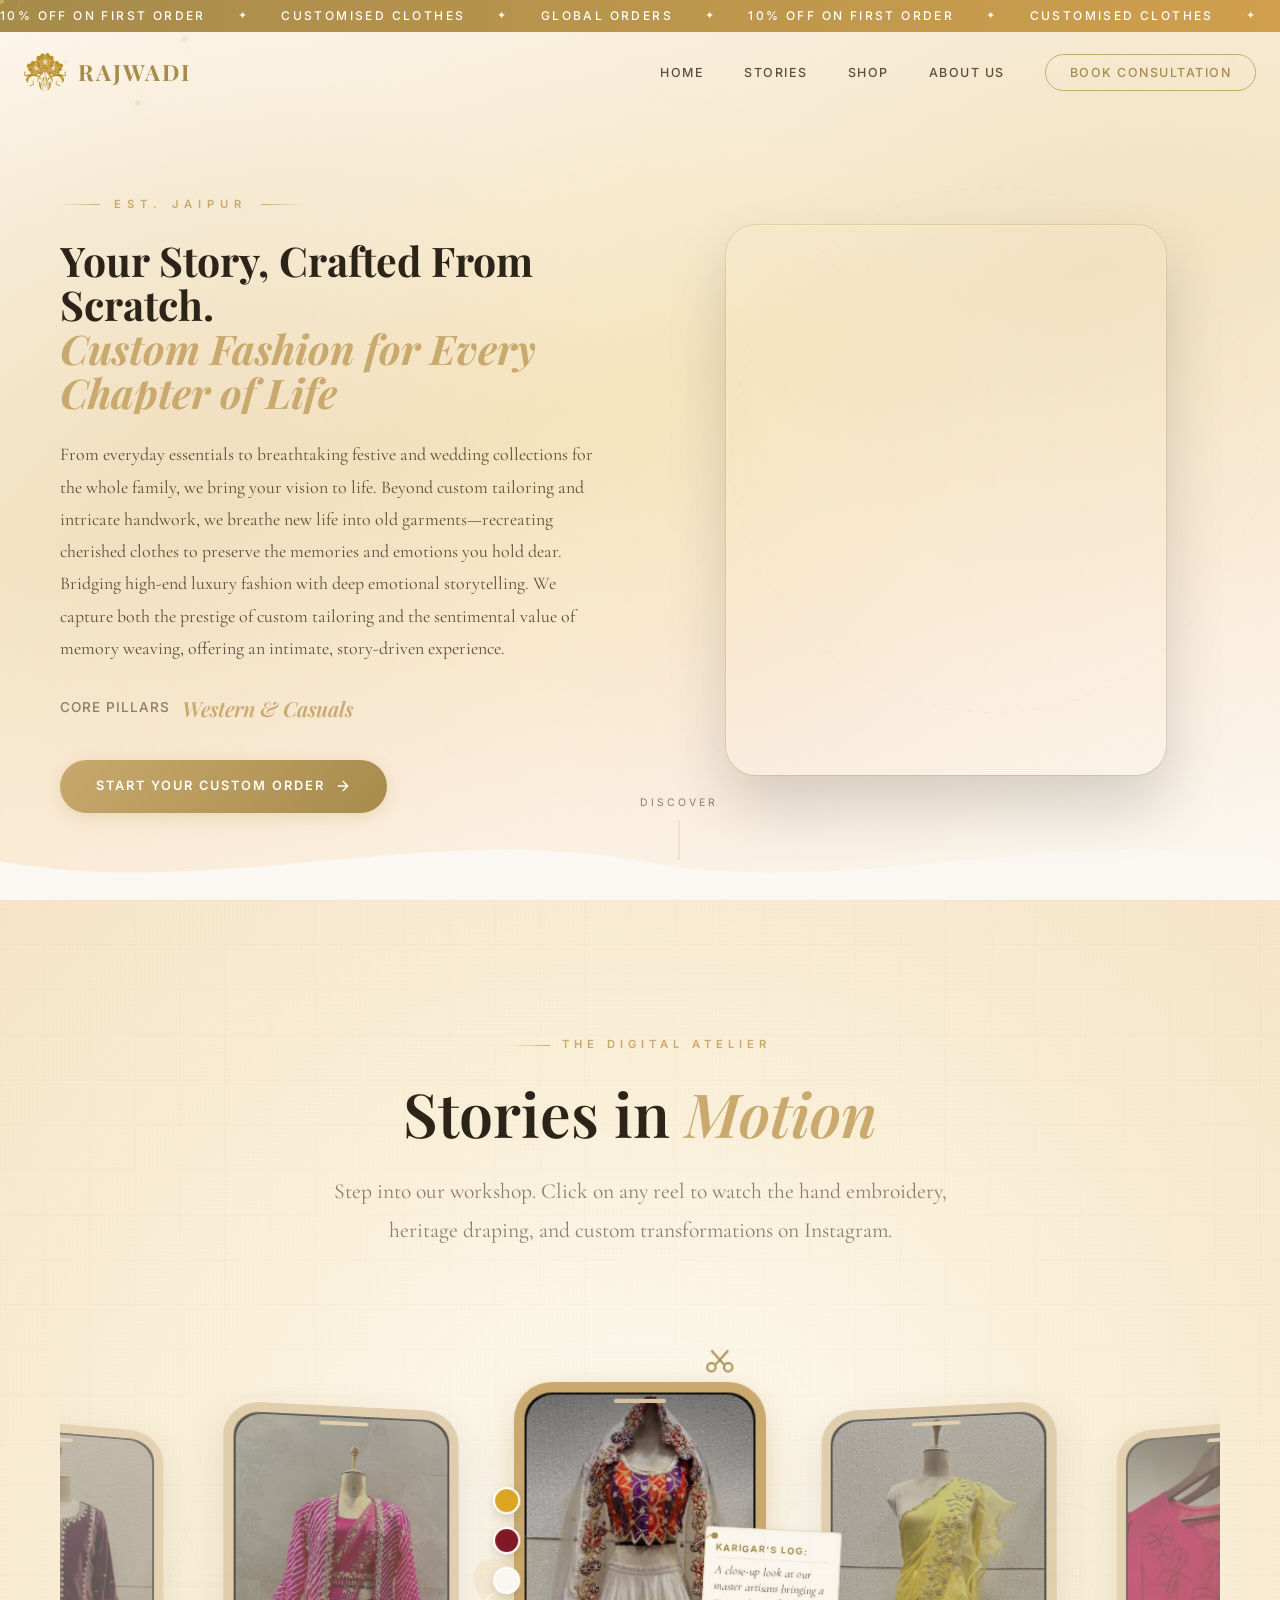
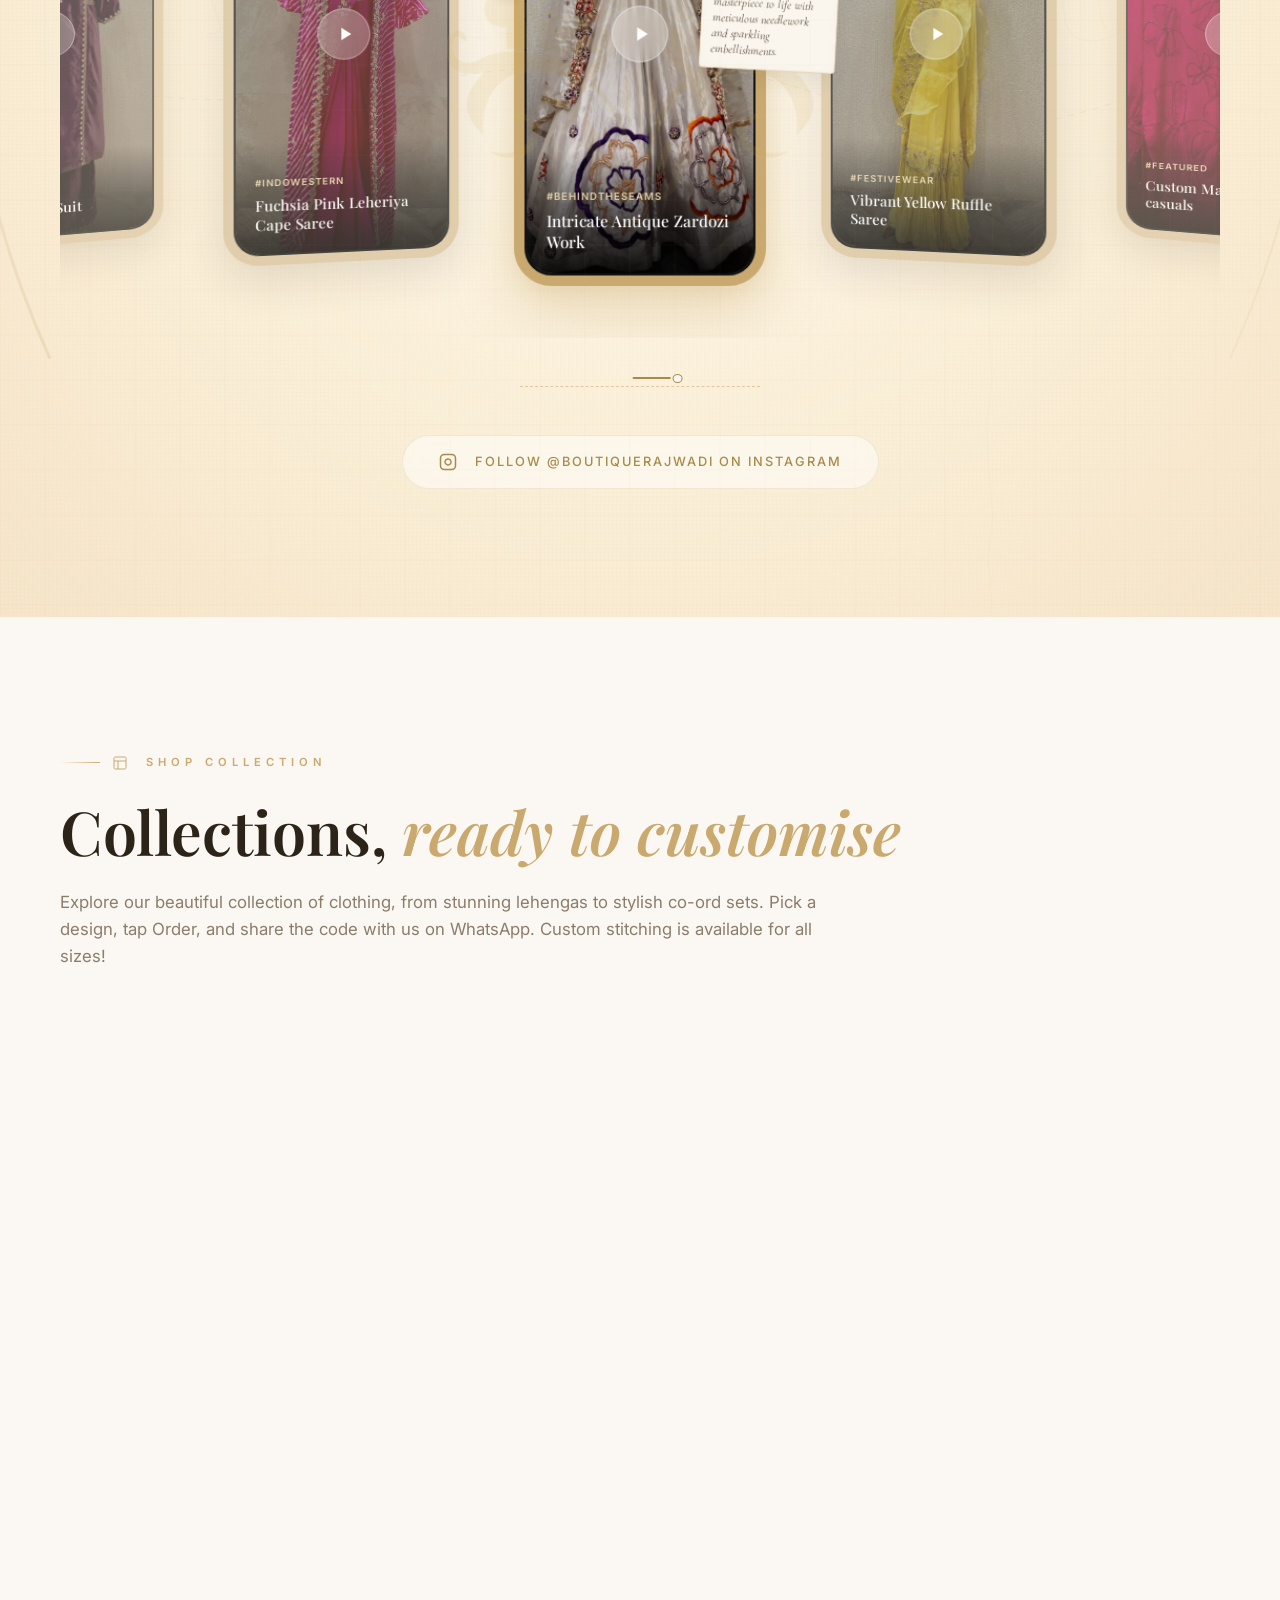
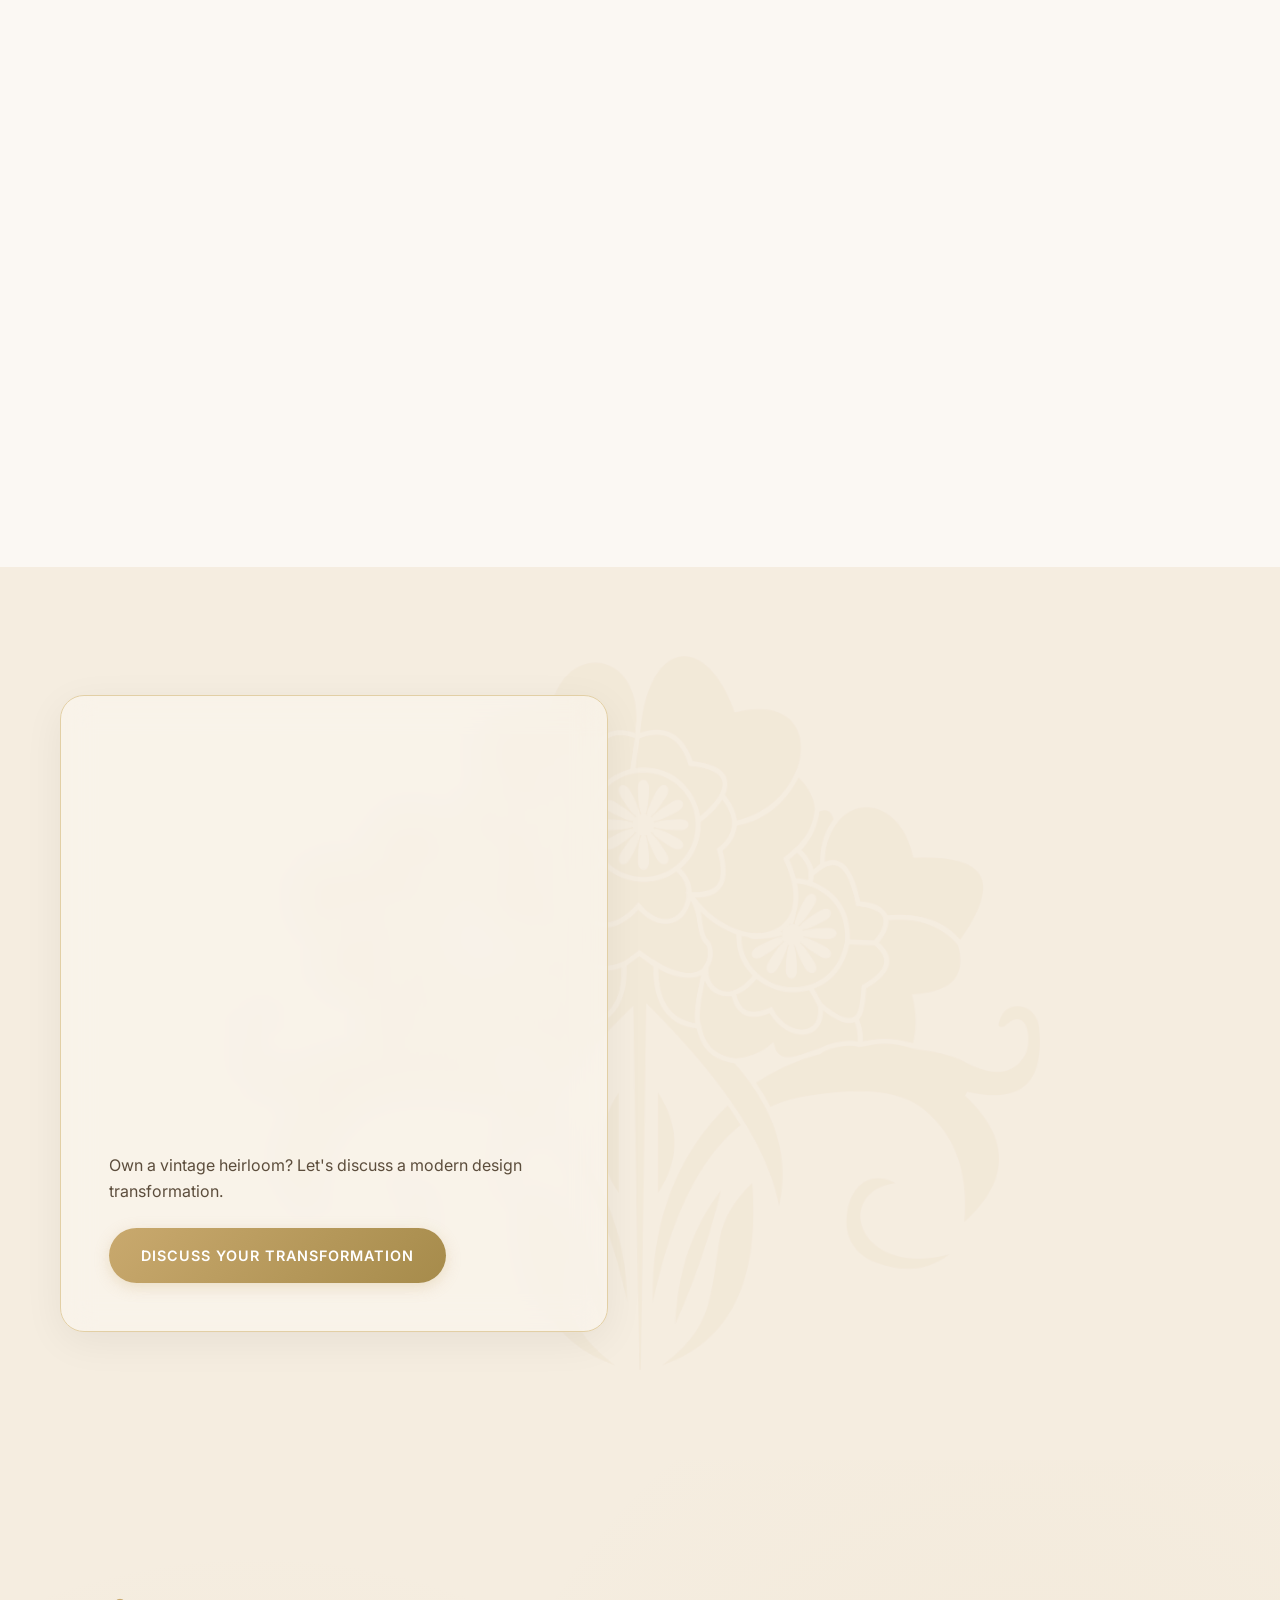
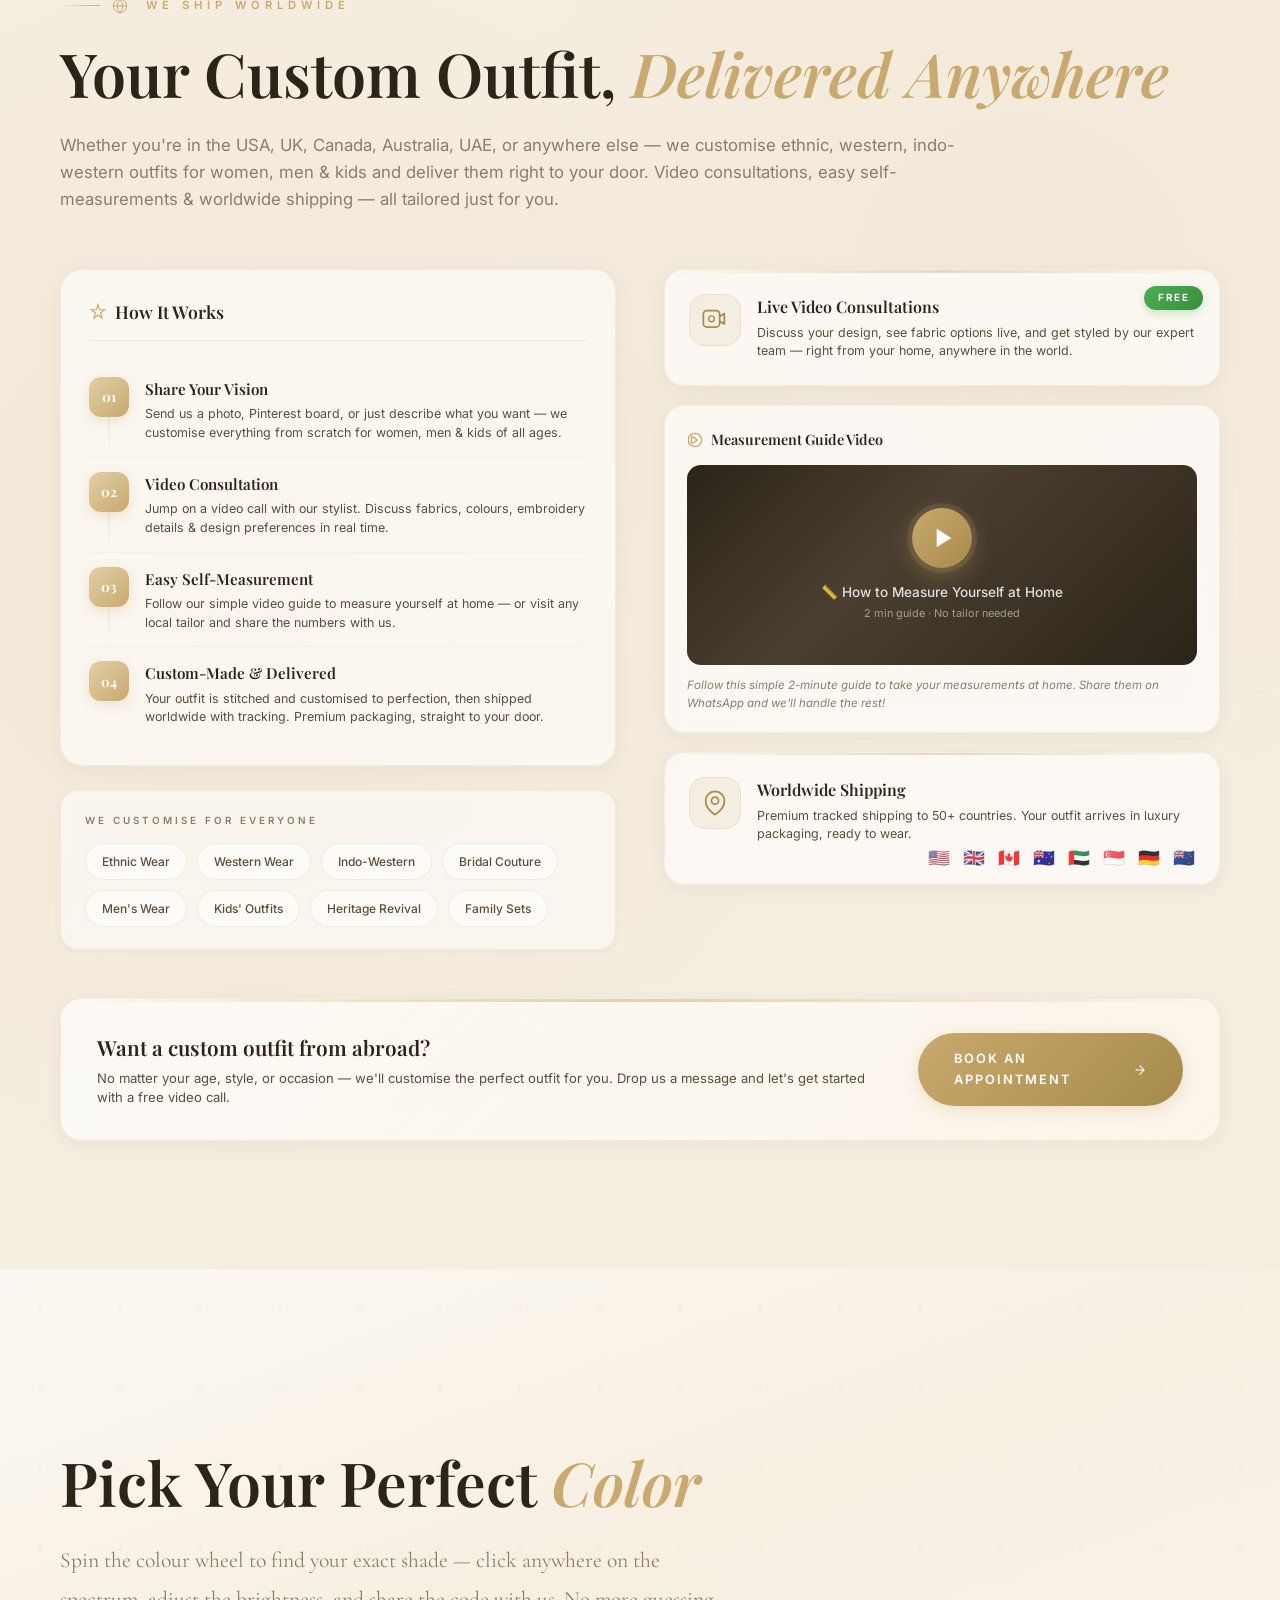
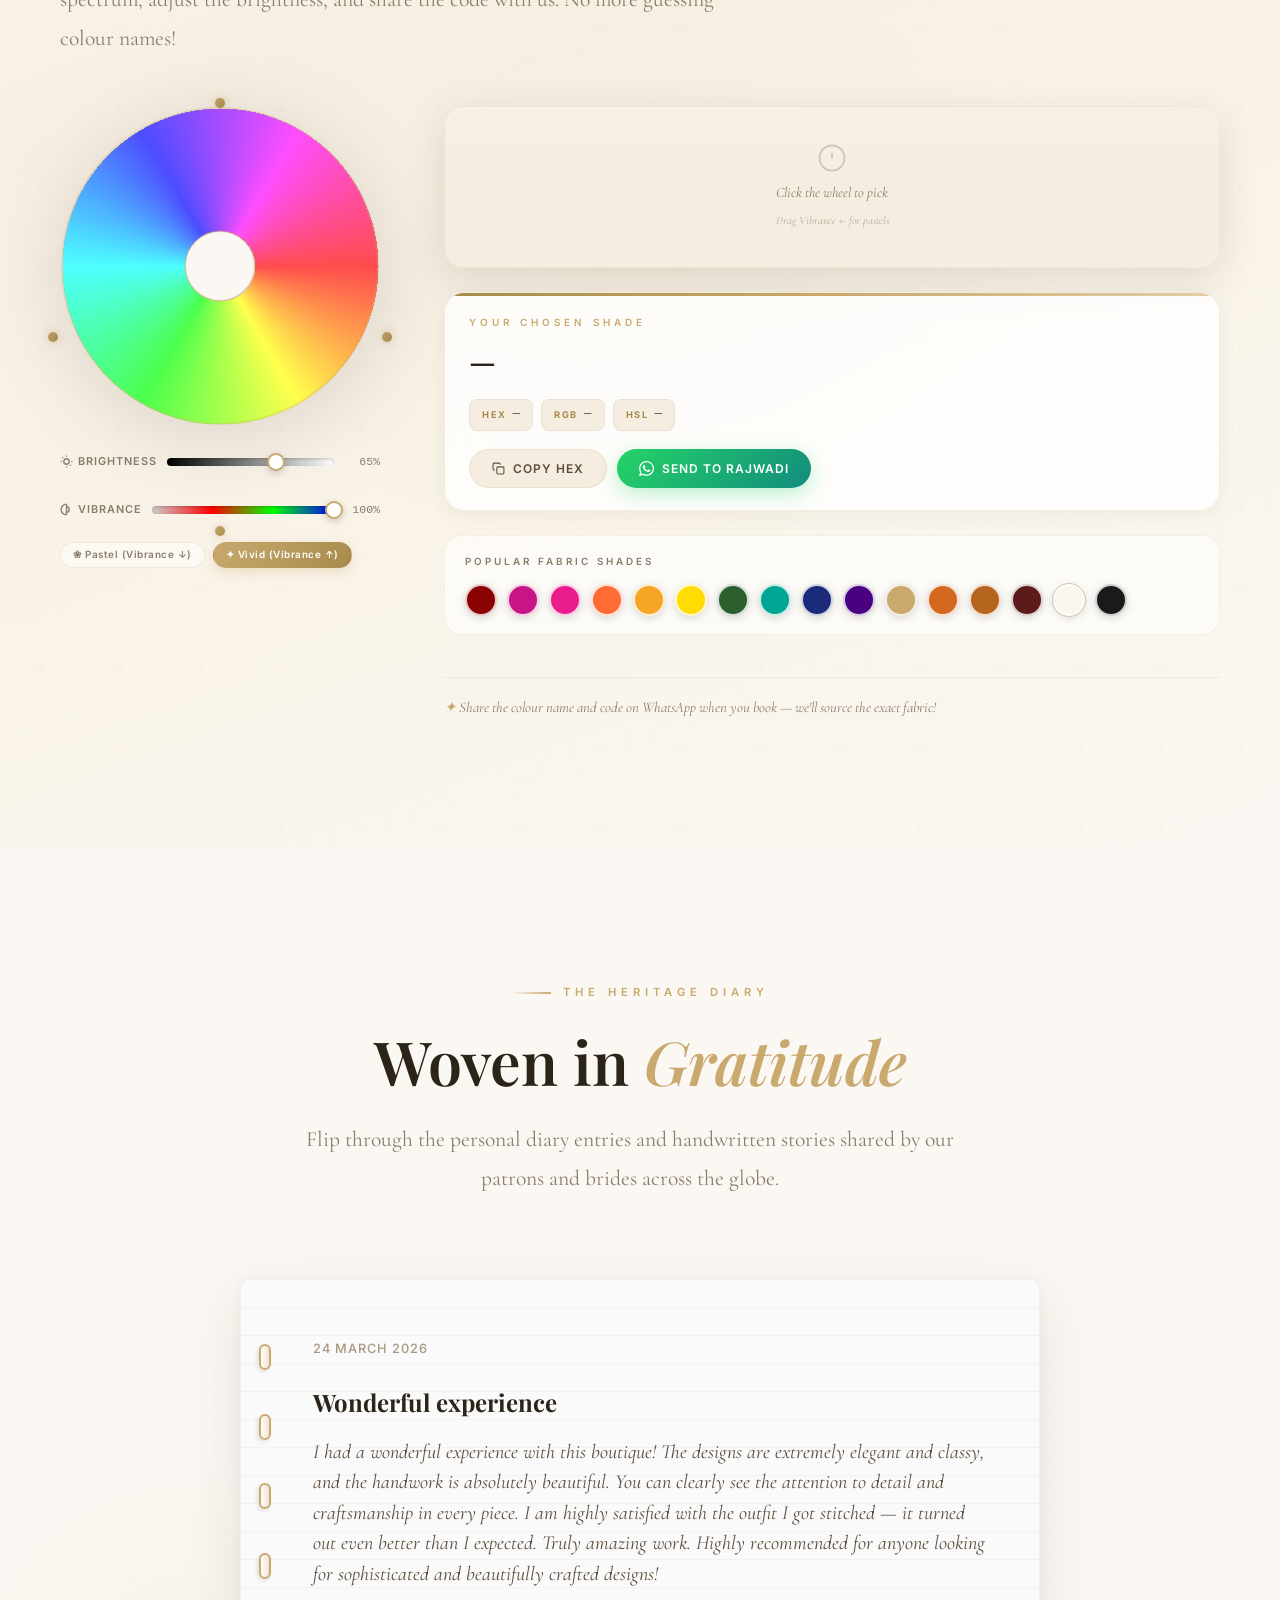
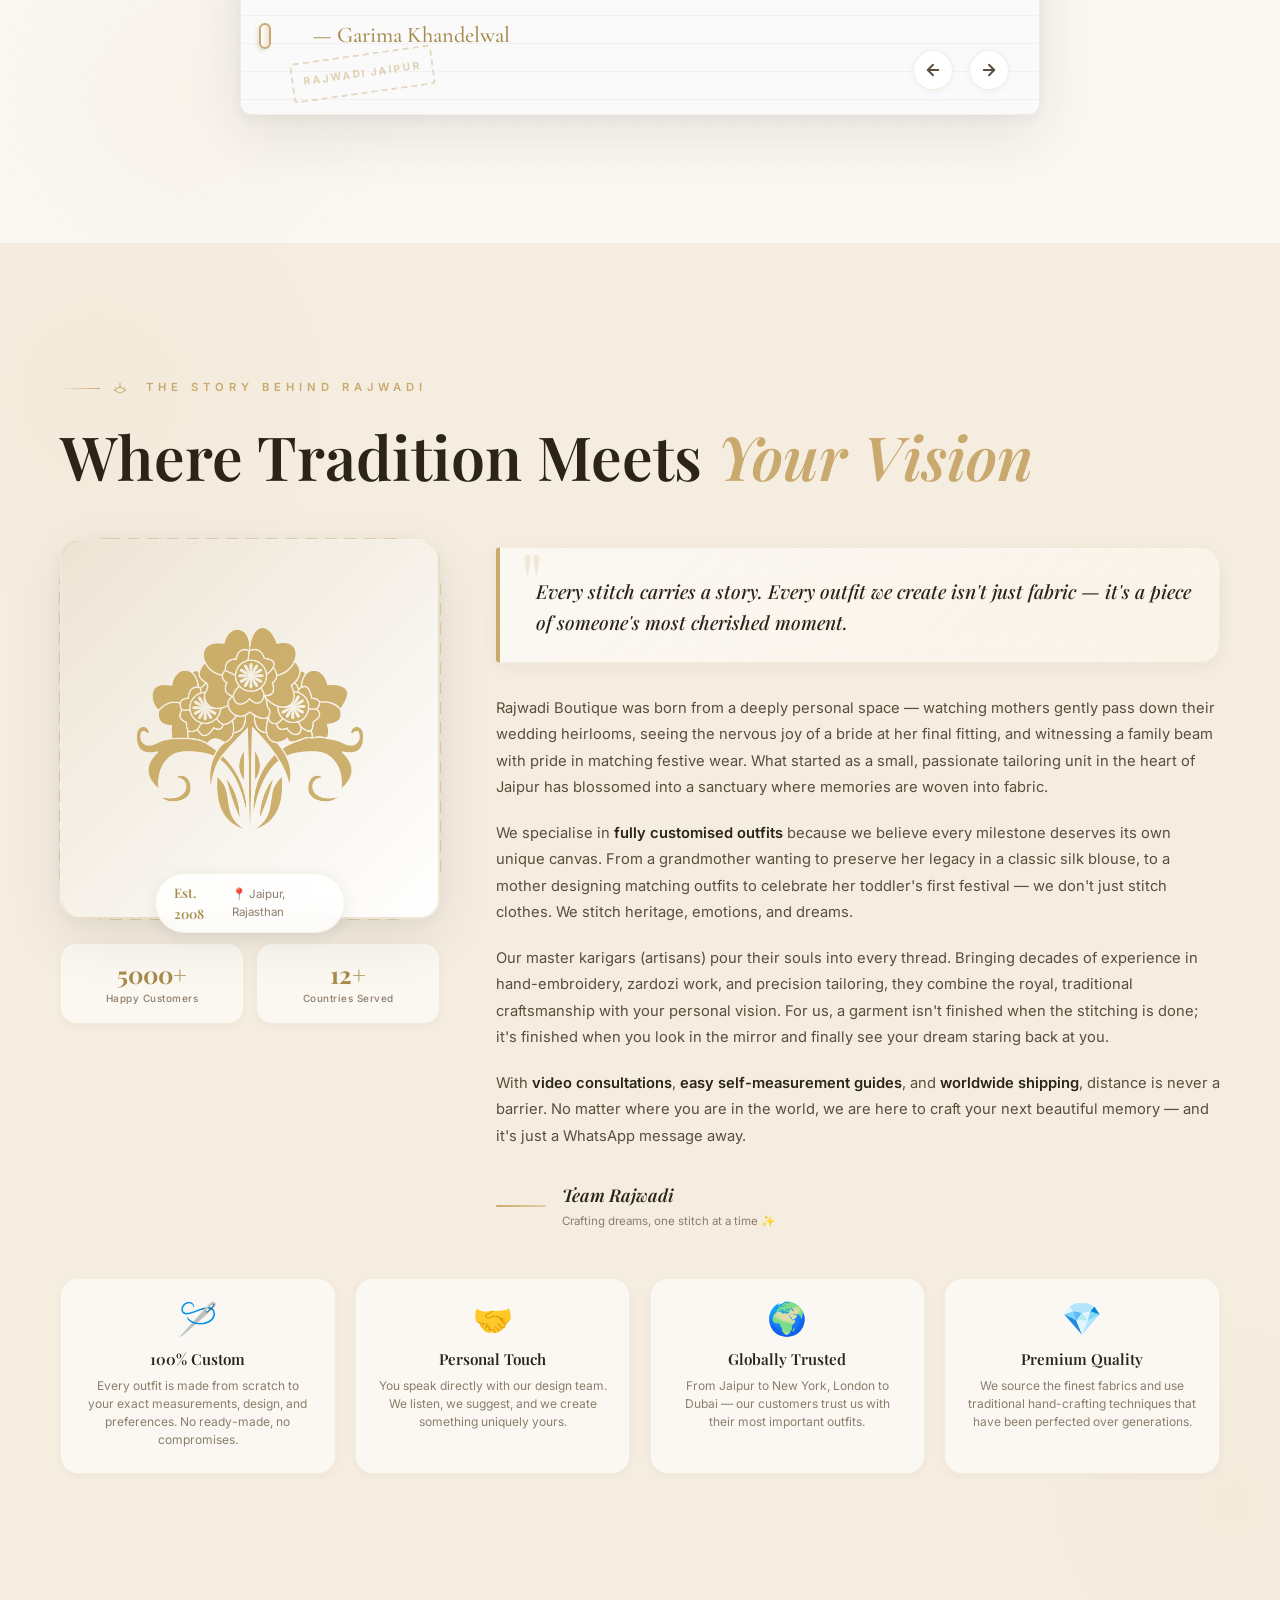
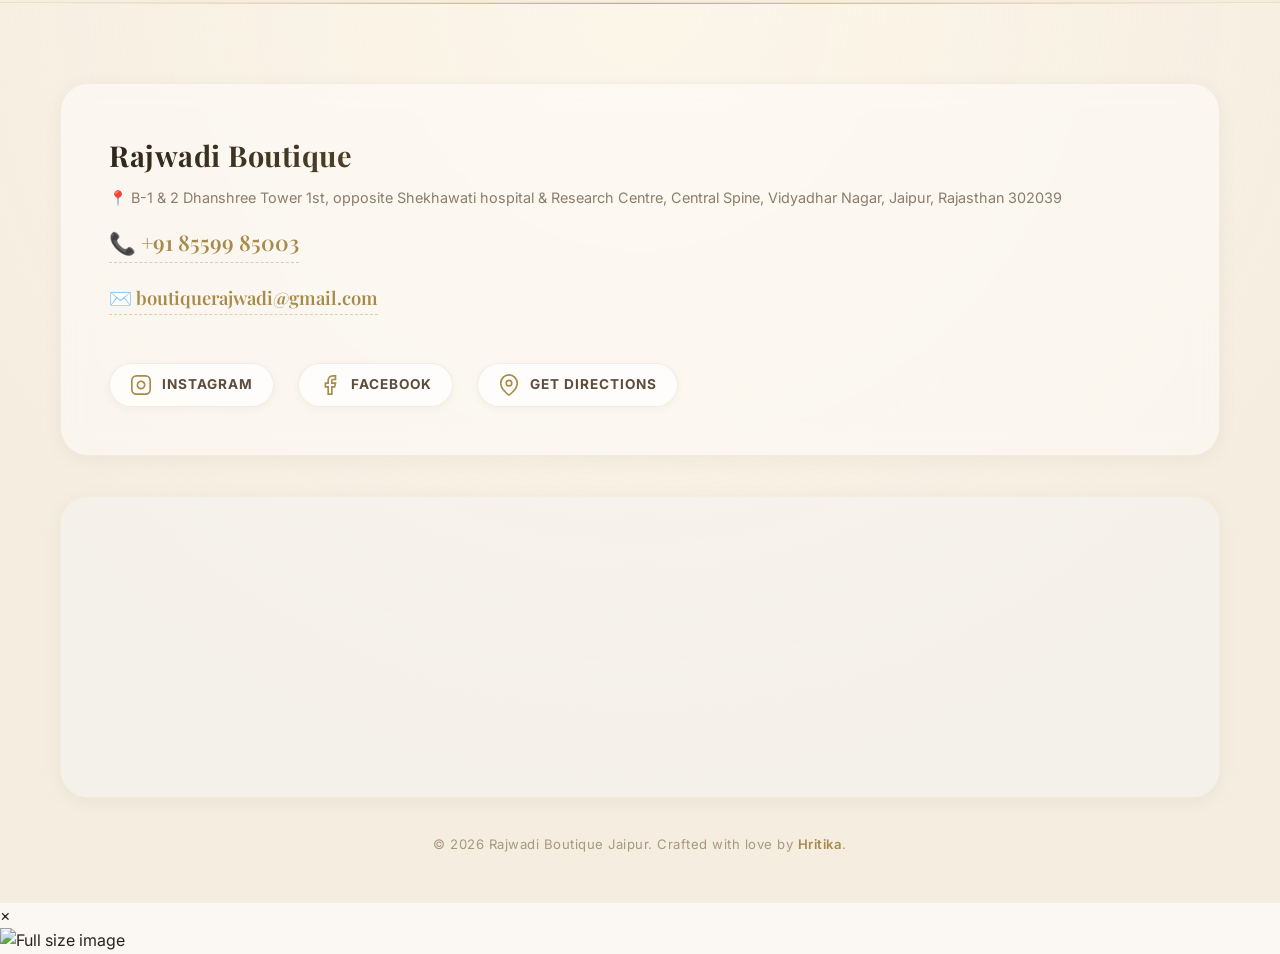
==== commit 77b50993: "Update index.html" ====
--- a/index.html
+++ b/index.html
@@ -1081,7 +1081,14 @@
     </div>
   </footer>
 
+  <!-- Lightbox Overlay -->
+  <div id="image-lightbox" class="lightbox-overlay hidden">
+    <div class="lightbox-content">
+      <span class="lightbox-close">&times;</span>
+      <img id="lightbox-img" src="" alt="Full size image">
+    </div>
+  </div>
+
   <script src="script.js"></script>
 </body>
-
 </html>
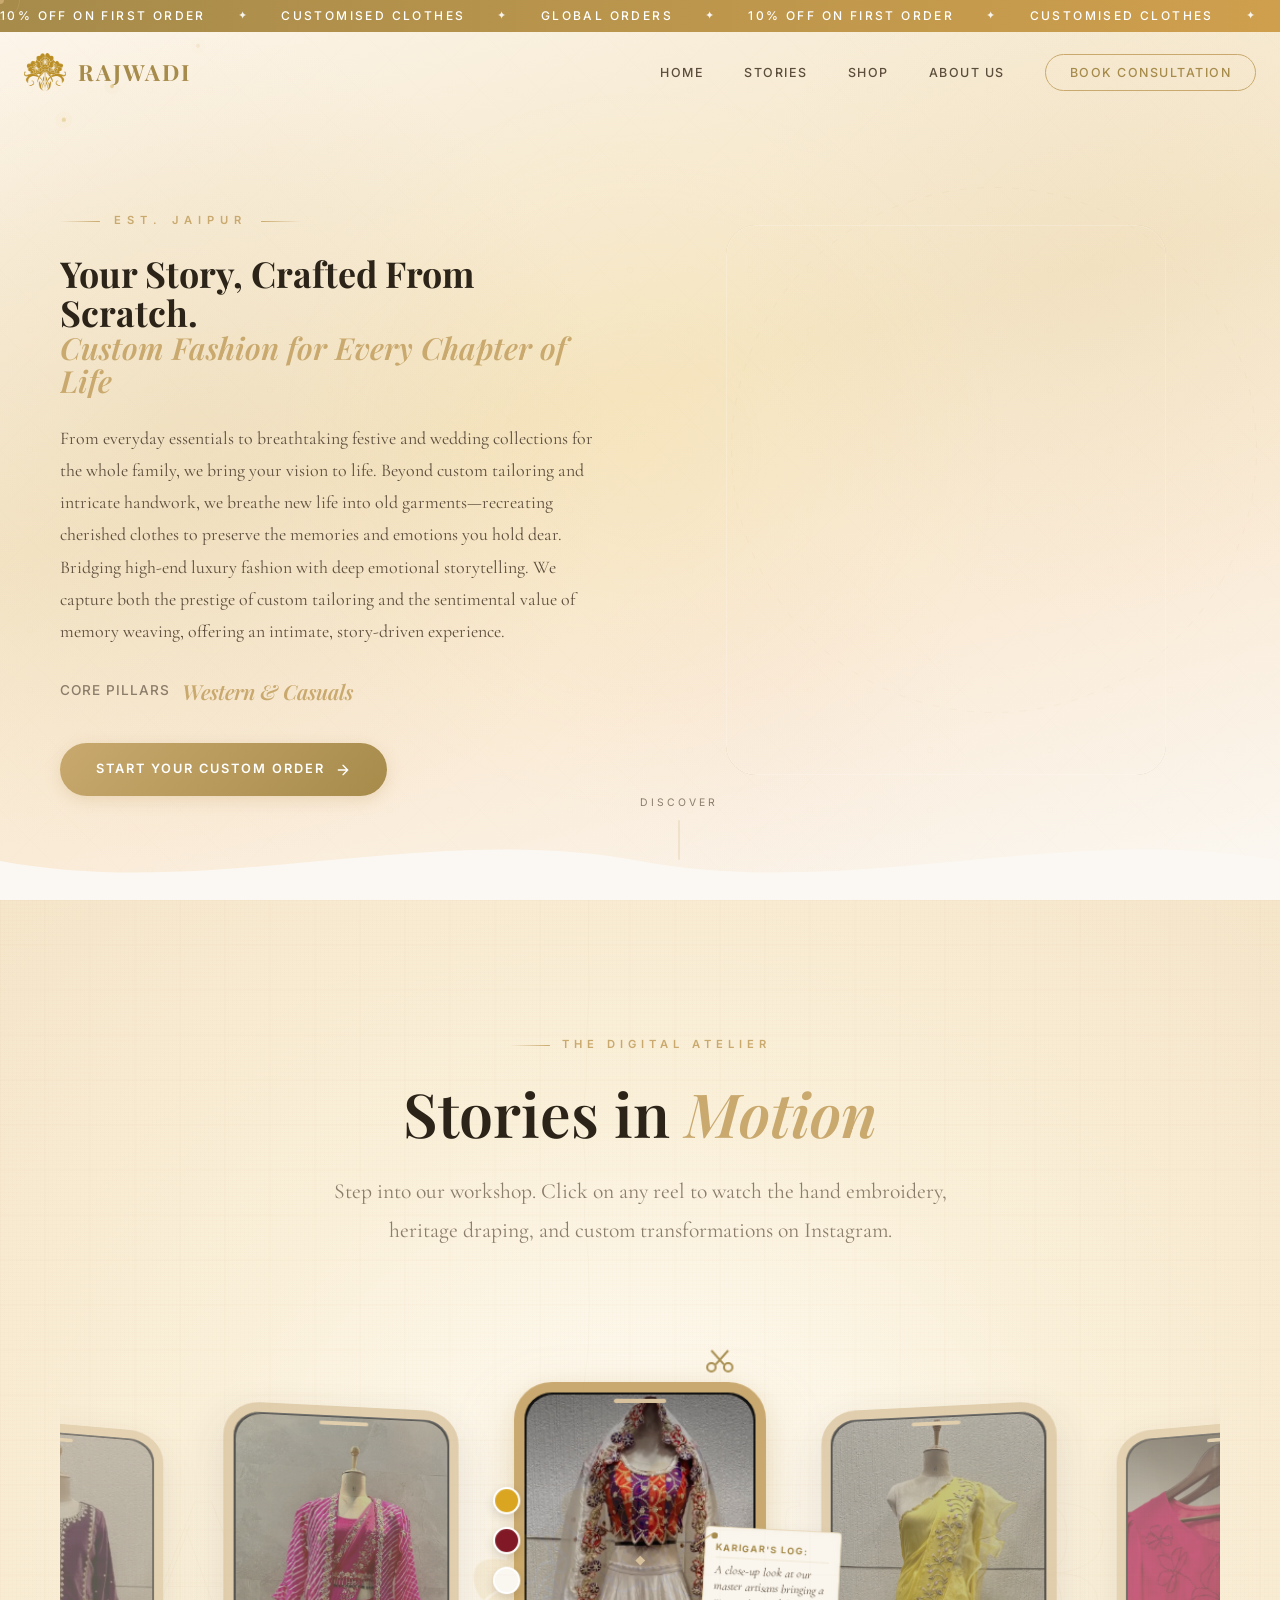
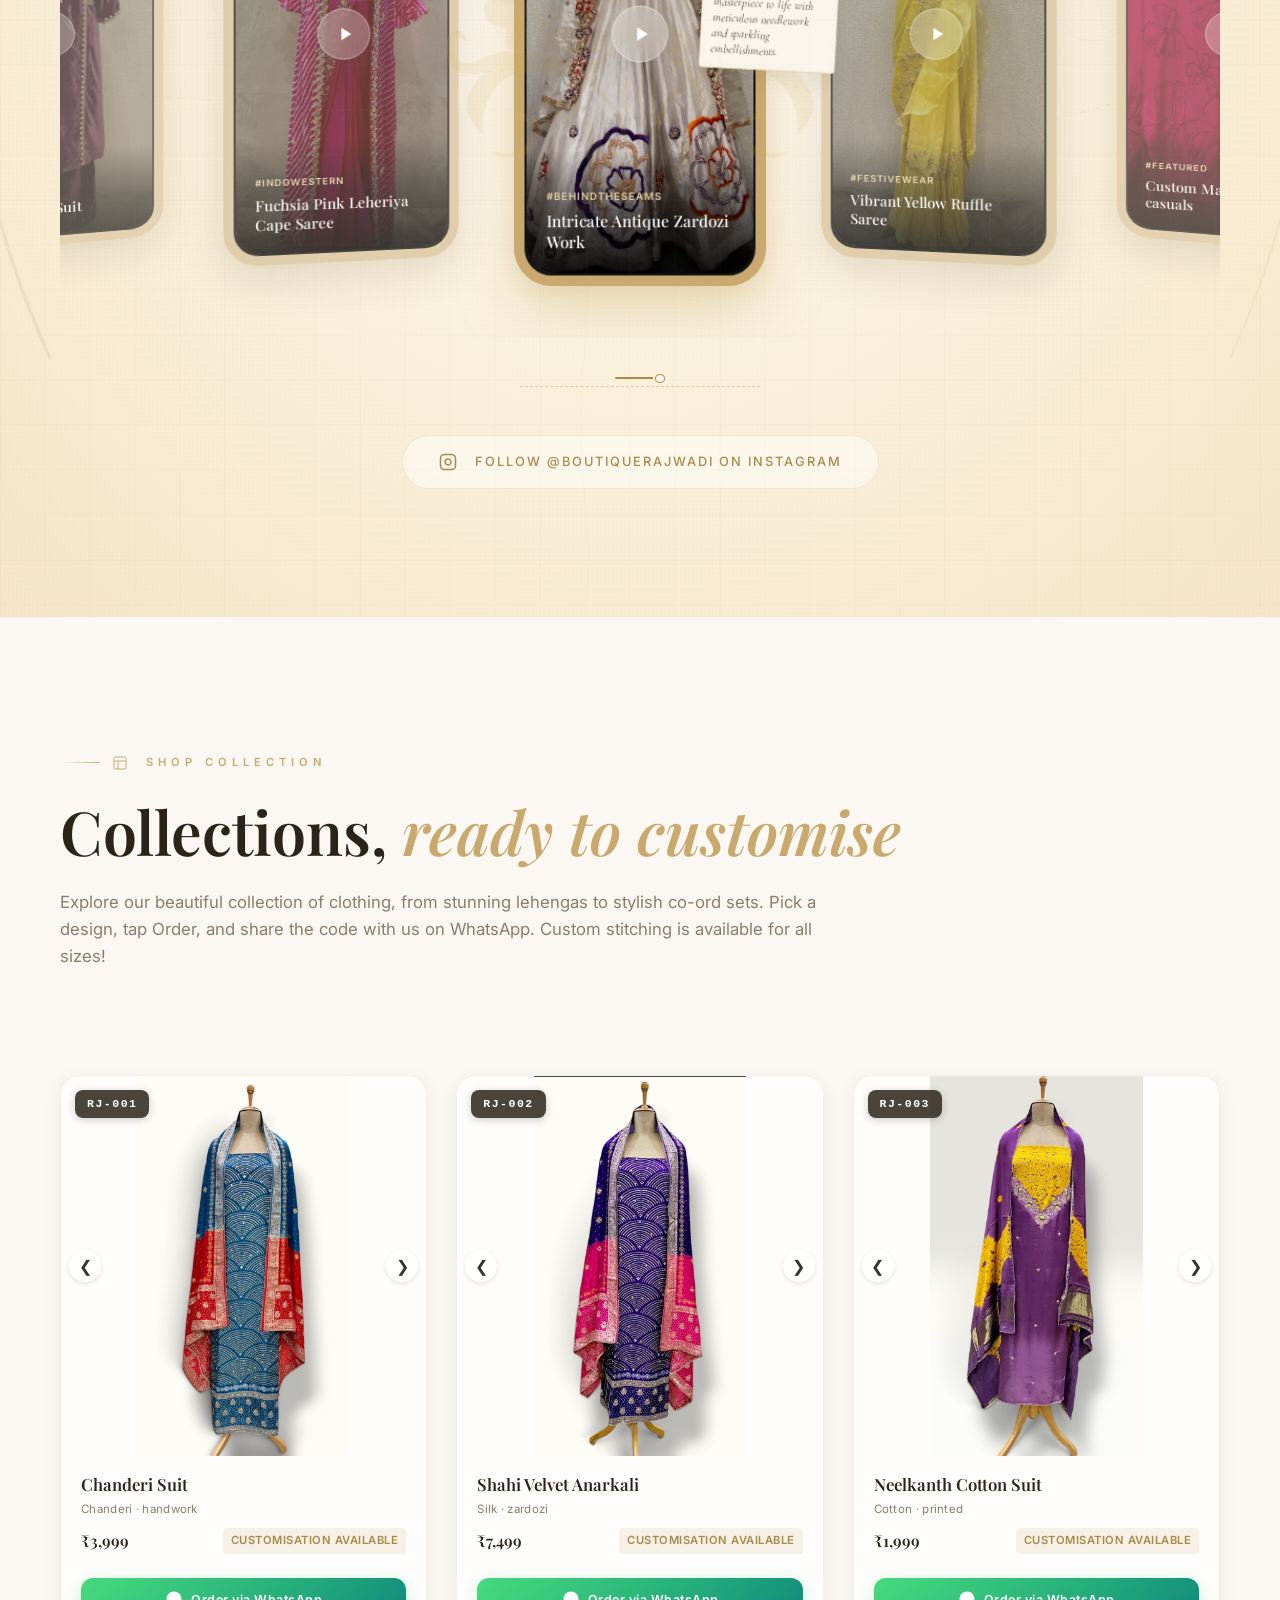
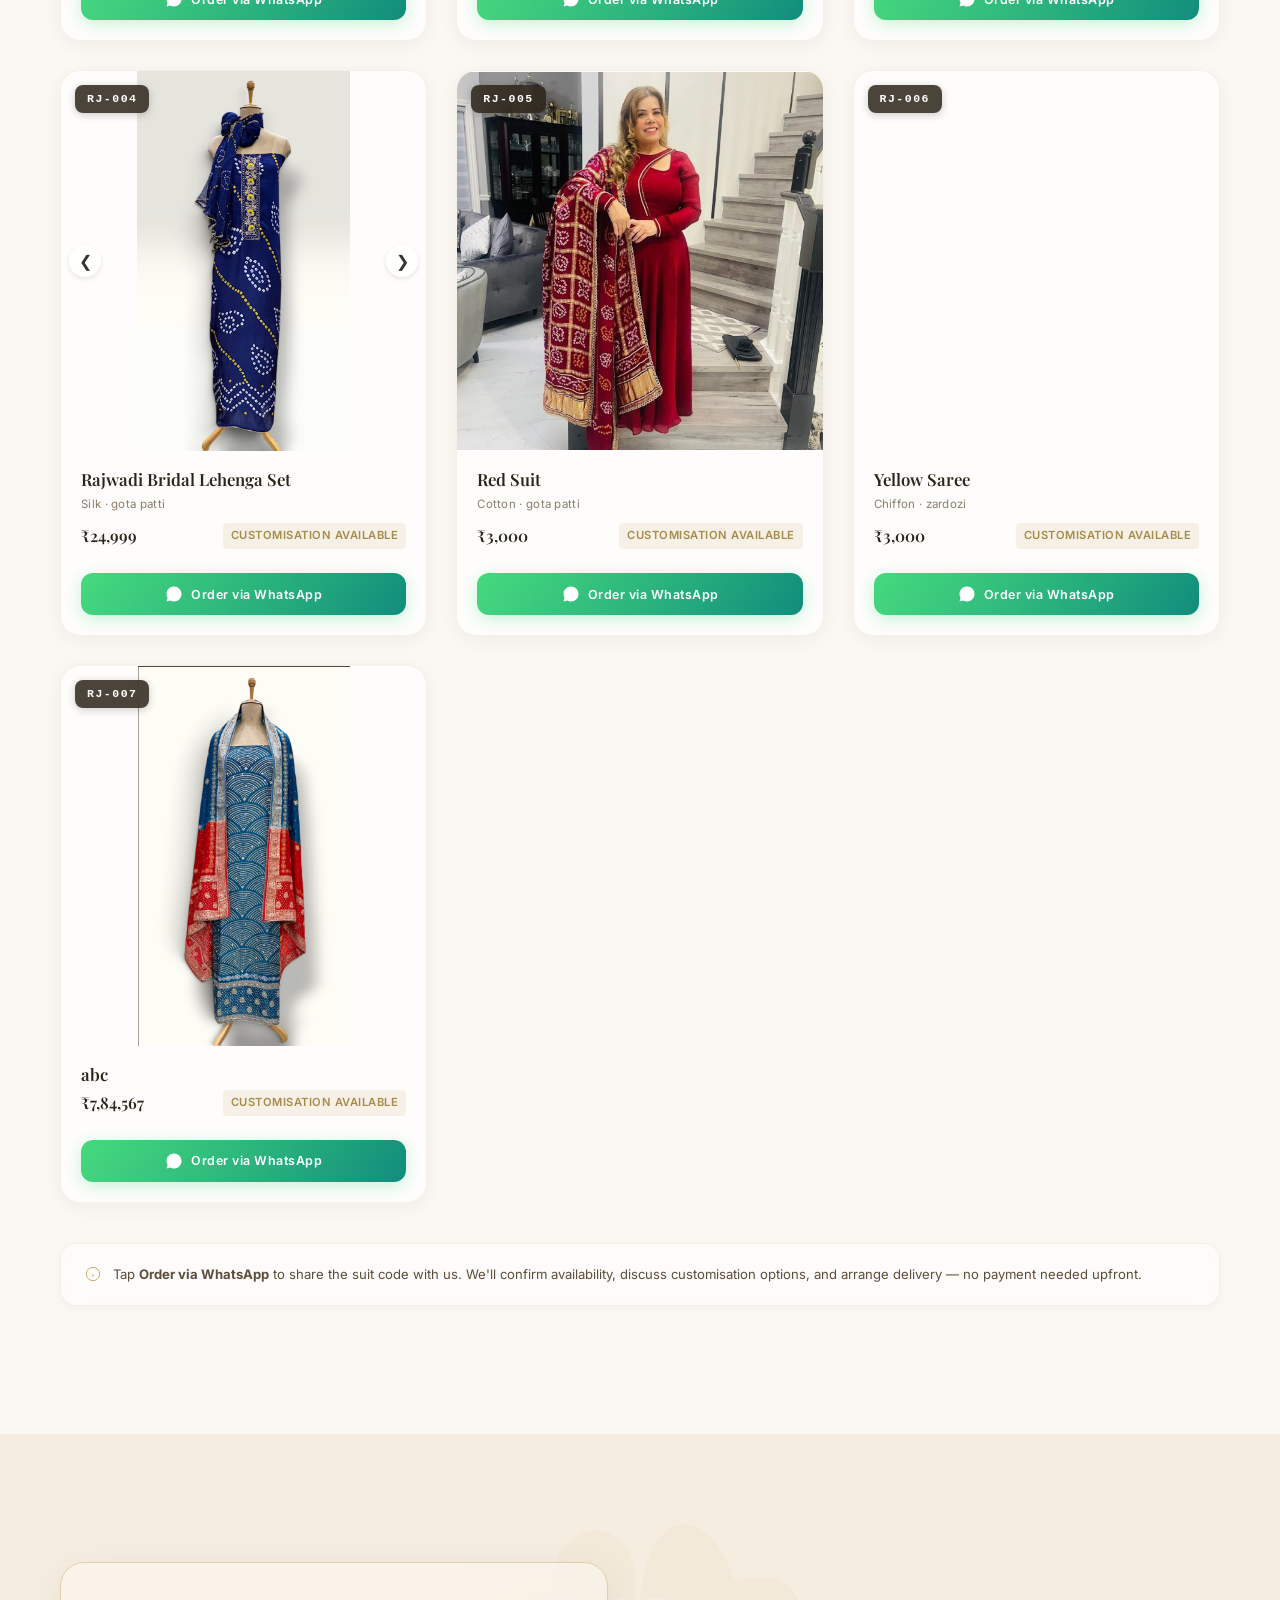
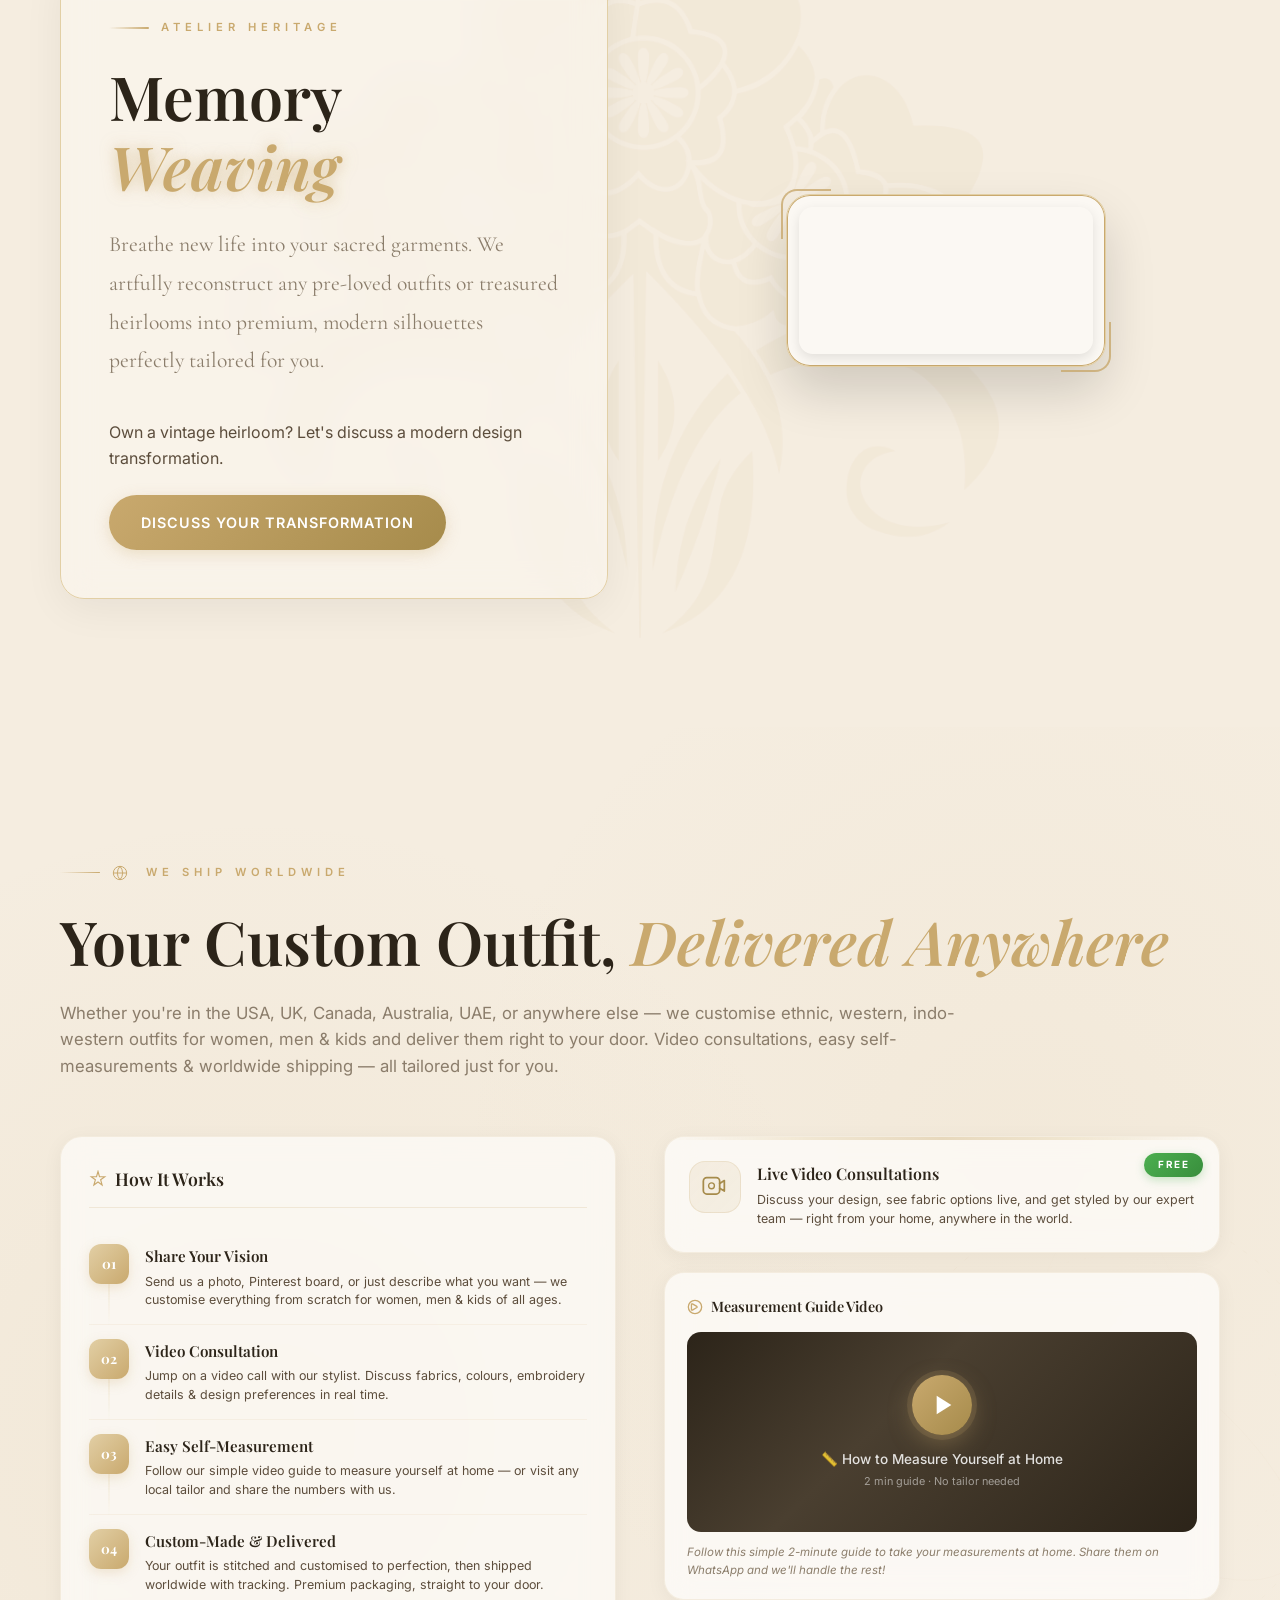
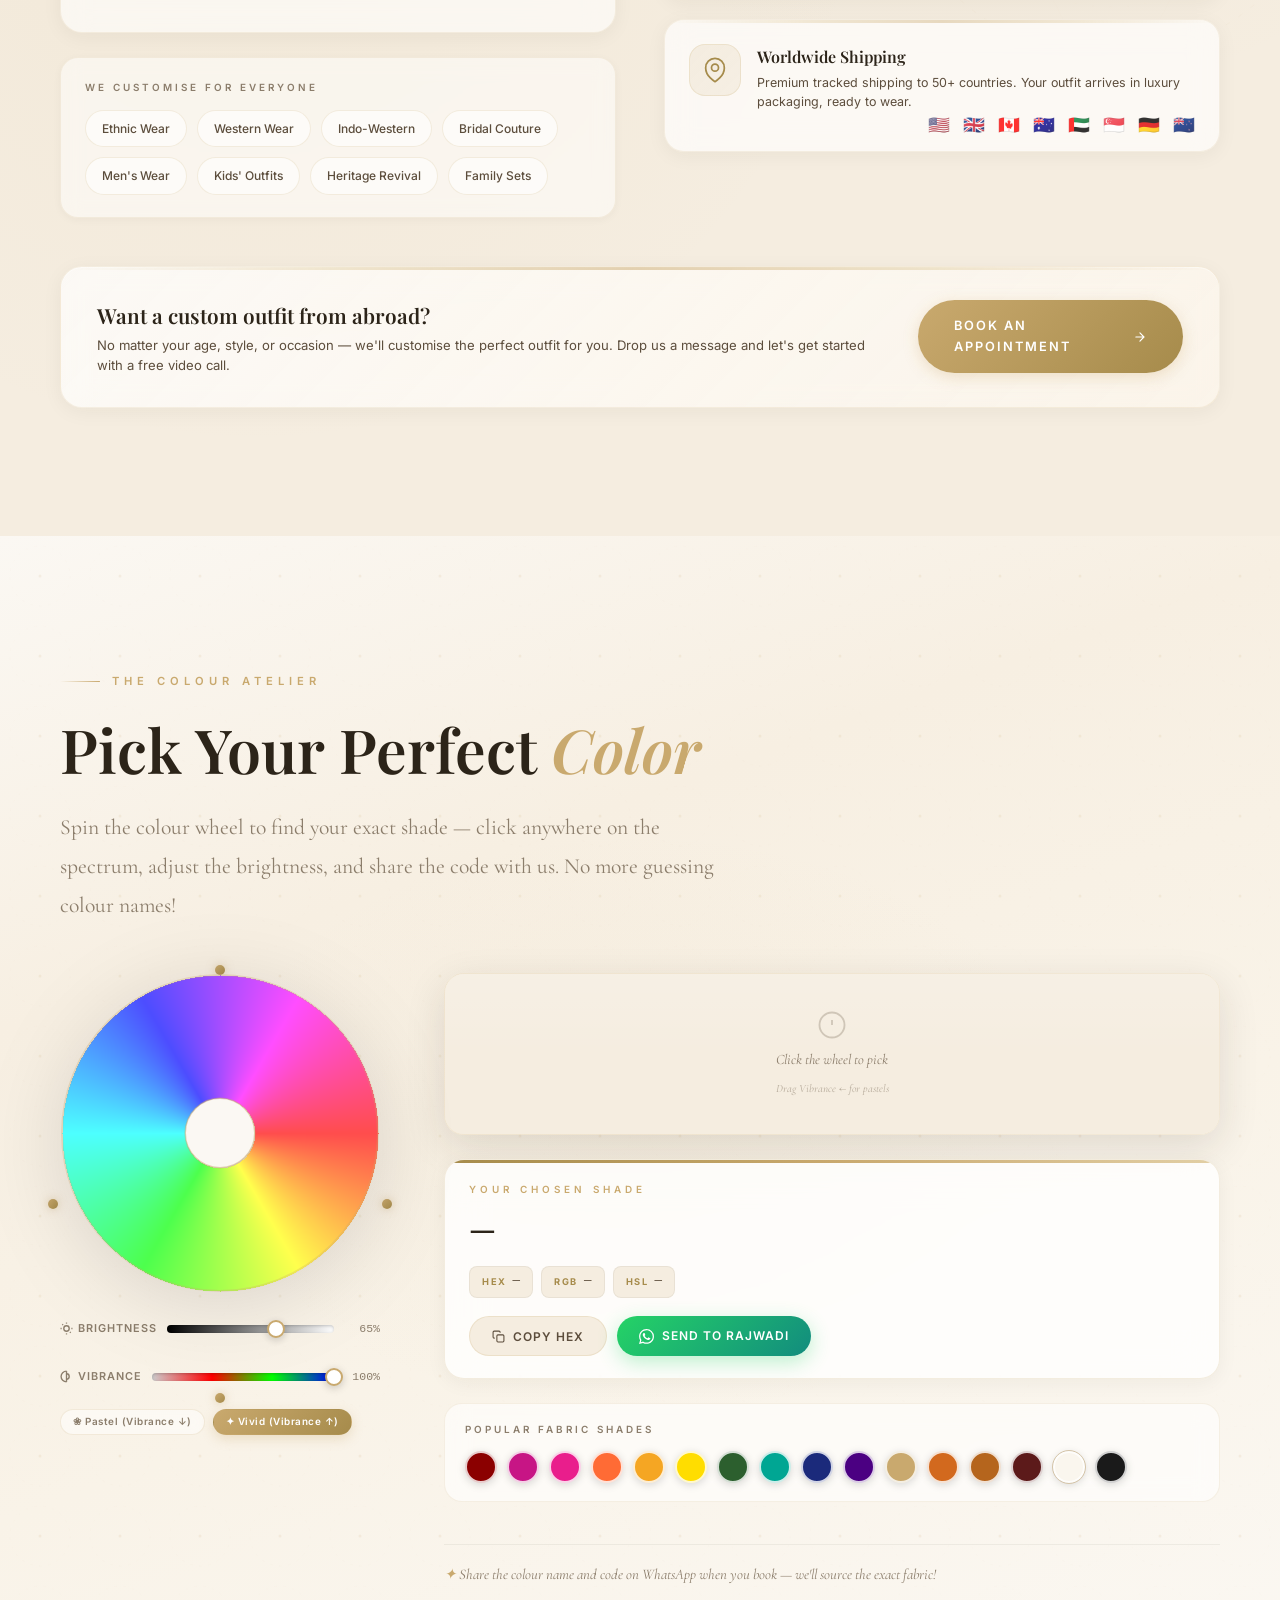
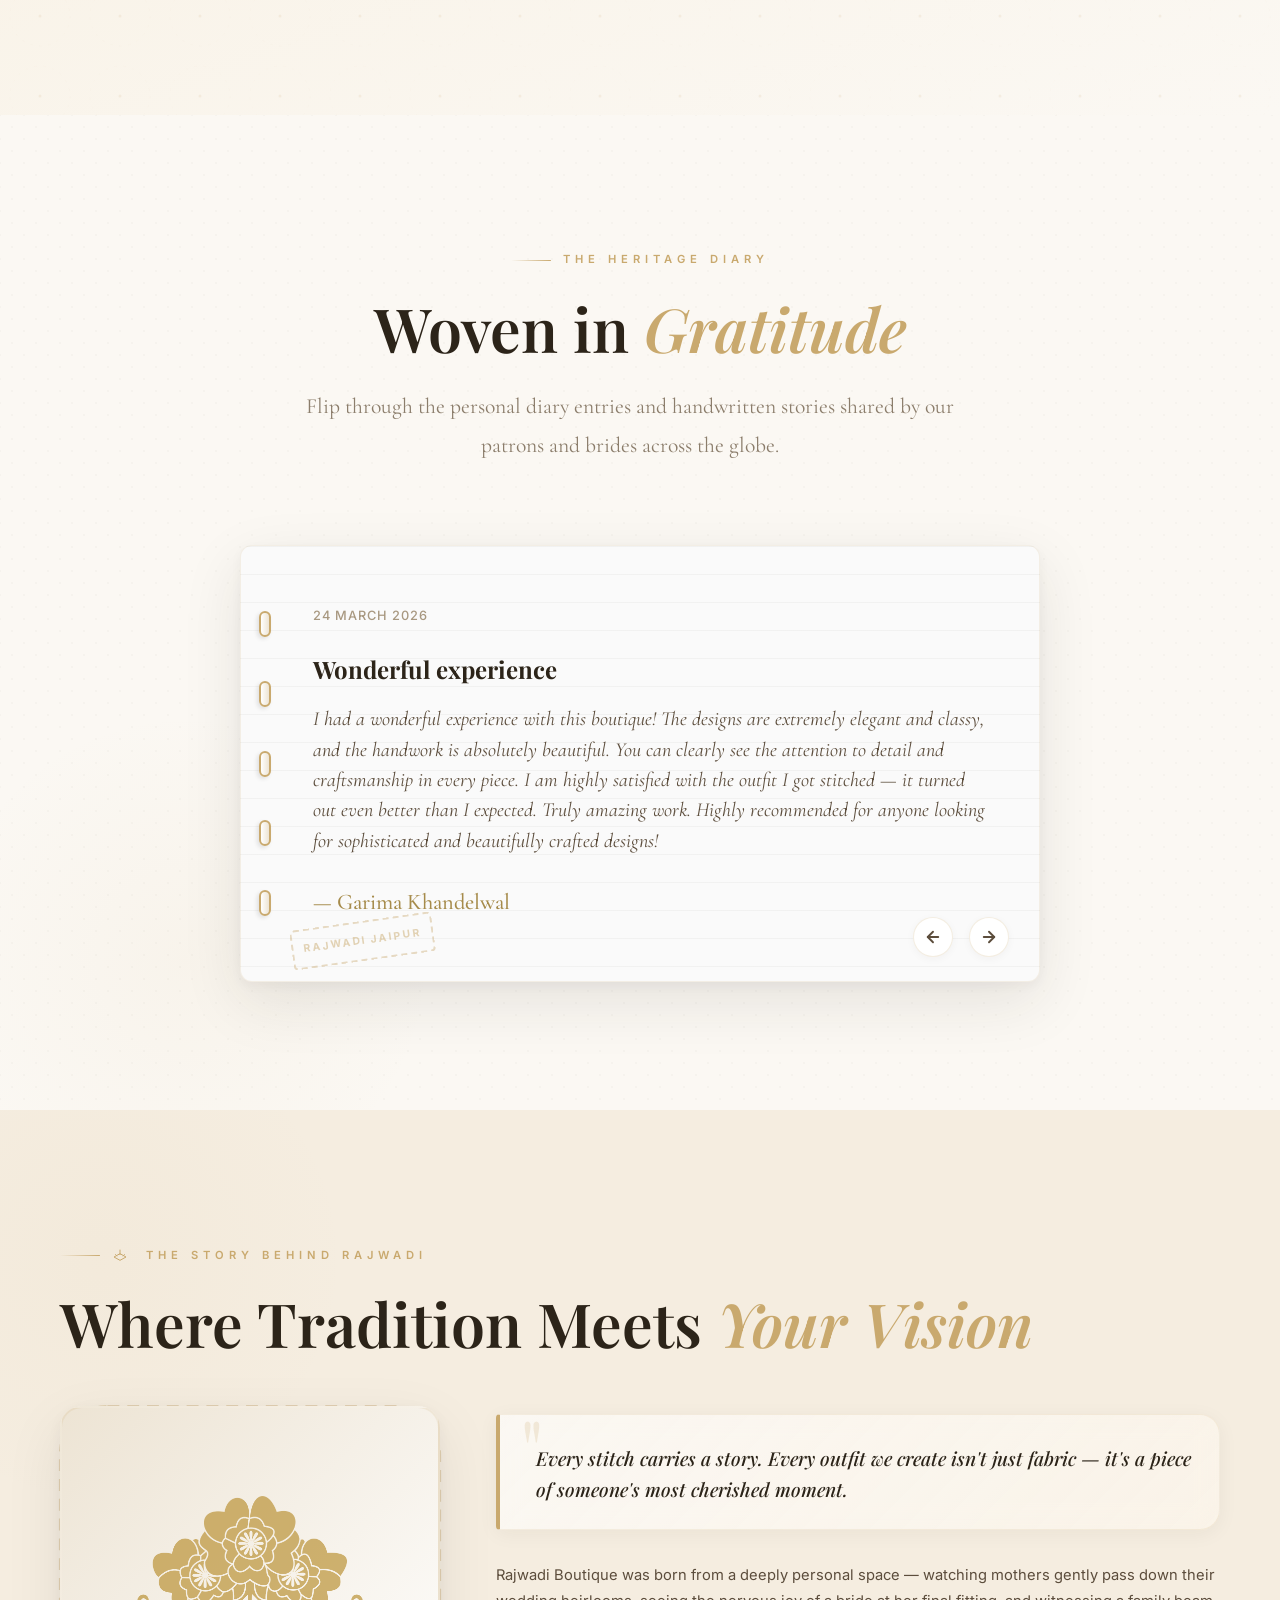
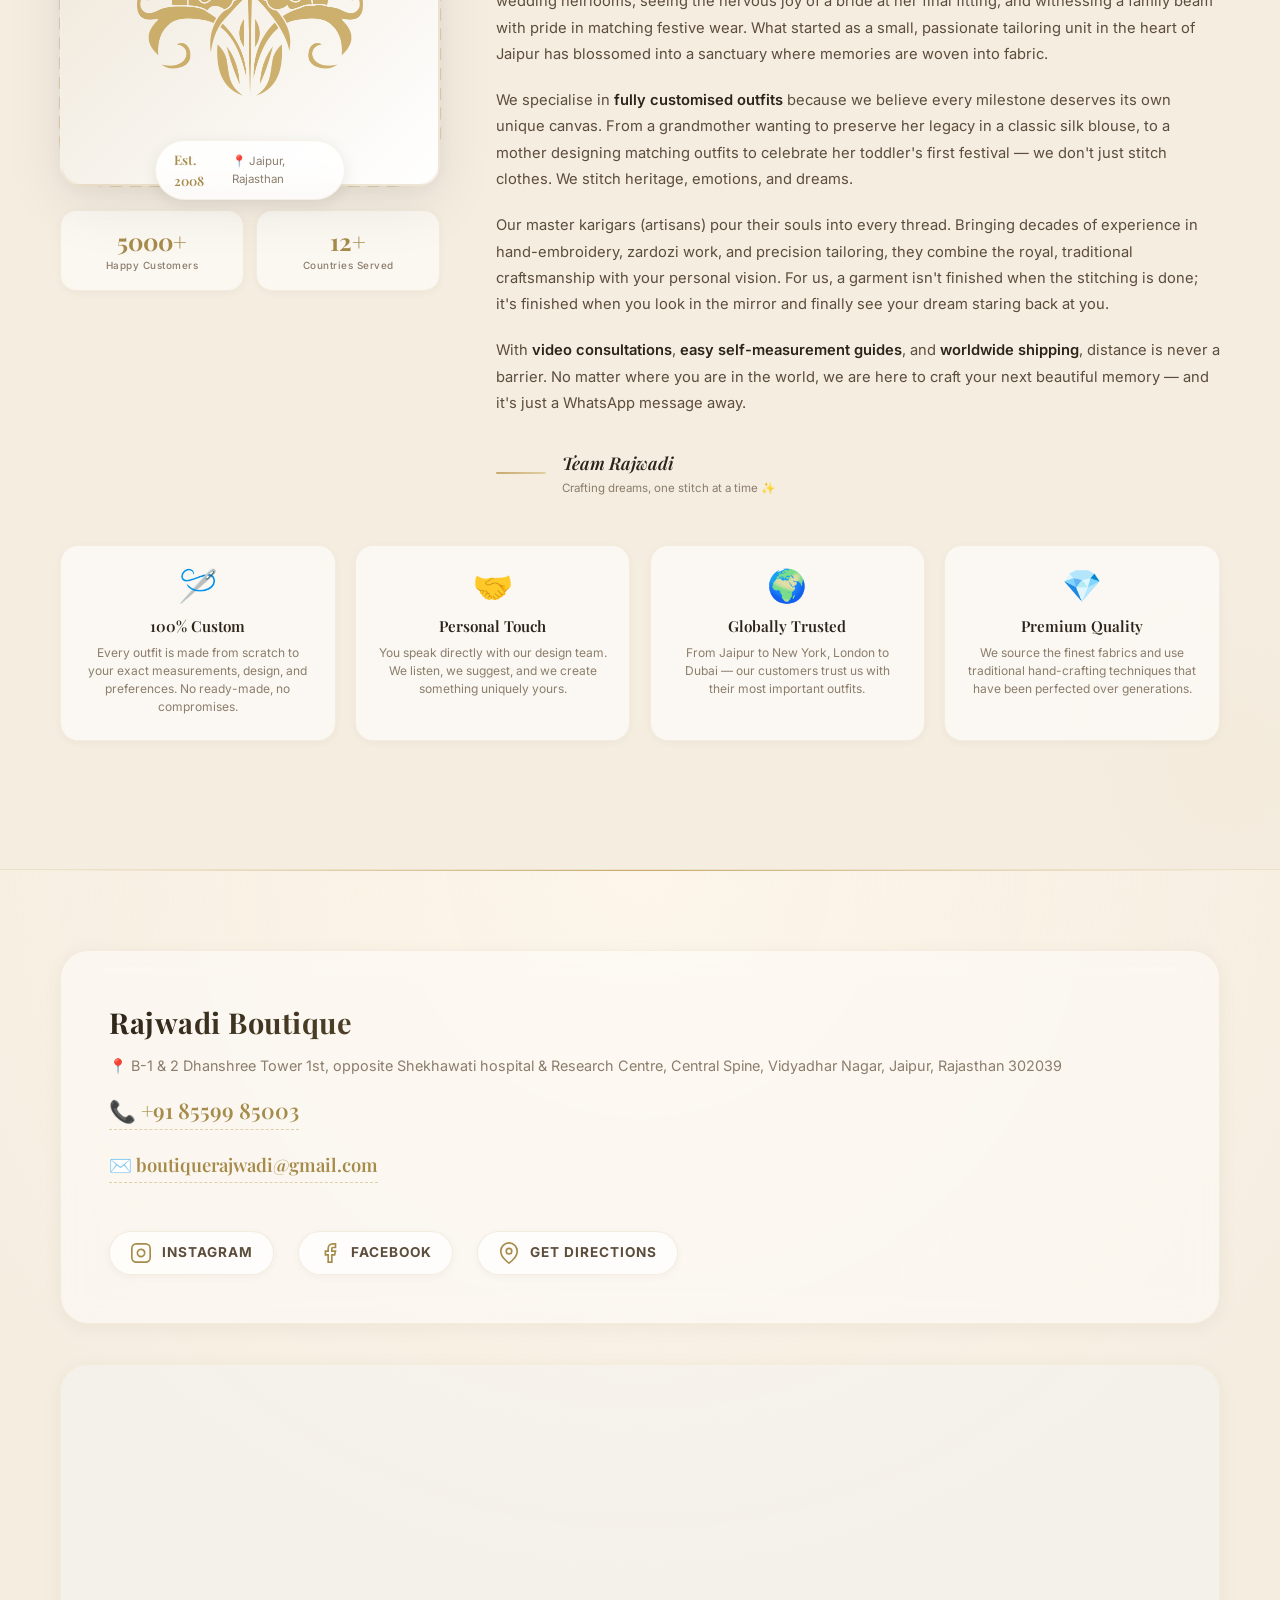
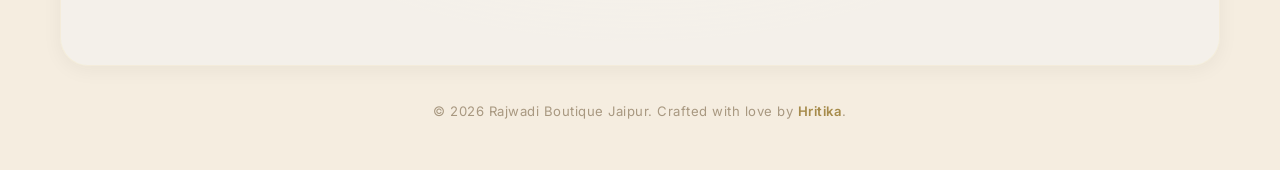
==== commit 55e3a310: "Update index.html" ====
--- a/index.html
+++ b/index.html
@@ -221,8 +221,9 @@
       <!-- RIGHT: Hero Video Showcase -->
       <div class="hero-right">
         <div class="hero-video-wrapper">
-          <video autoplay loop muted playsinline class="hero-video">
-            <source src="assets/hero.mov">
+            <video autoplay loop muted playsinline webkit-playsinline preload="auto" class="hero-video">
+            <source src="assets/hero.mp4" type="video/mp4">
+            <source src="assets/hero.mov" type="video/quicktime">
             Your browser does not support the video tag.
           </video>
         </div>
@@ -408,7 +409,10 @@
         <!-- Right Side: Video -->
         <div class="trans-content-right trans-visual-panel reveal delay-3">
           <div class="memory-video-frame">
-            <video class="memory-video" src="assets/memory_weaving.mov" autoplay loop muted playsinline aria-label="Memory Weaving Transformation Video"></video>
+<video class="memory-video" autoplay loop muted playsinline webkit-playsinline preload="auto" aria-label="Memory Weaving Transformation Video">
+              <source src="assets/memory_weaving.mp4" type="video/mp4">
+              <source src="assets/memory_weaving.mov" type="video/quicktime">
+            </video>
           </div>
         </div>
       </div>
--- a/styles.css
+++ b/styles.css
@@ -726,7 +726,7 @@
 /* Hero Title — dramatic sizing */
 .hero-title {
   font-family: var(--font-display);
-  font-size: clamp(1.8rem, 3.2vw, 2.6rem);
+  font-size: clamp(1.6rem, 2.8vw, 2.3rem);
   font-weight: 700;
   line-height: 1.08;
   color: var(--text-primary);
@@ -760,28 +760,13 @@
 }
 
 .hero-title em {
+  font-family: var(--font-display);
+  font-size: 0.85em;
+  font-weight: 600;
   font-style: italic;
   color: var(--gold);
   position: relative;
-}
-
-.hero-title em::after {
-  content: '';
-  position: absolute;
-  bottom: 2px;
-  left: 0;
-  width: 0;
-  height: 3px;
-  background: linear-gradient(90deg, var(--gold-light), var(--gold), var(--gold-light));
-  border-radius: 3px;
-  opacity: 0.5;
-  animation: underlineDraw 1s var(--ease-out-expo) 1.2s forwards;
-}
-
-@keyframes underlineDraw {
-  to {
-    width: 100%;
-  }
+  display: inline-block;
 }
 
 /* Hero Subtitle */
@@ -885,6 +870,11 @@
   opacity: 0;
   animation: heroFadeUp 1.2s var(--ease-out-expo) 0.4s forwards;
   transform: translateY(30px);
+  -webkit-mask-image: -webkit-radial-gradient(white, black);
+  mask-image: radial-gradient(white, black);
+  -webkit-backface-visibility: hidden;
+  backface-visibility: hidden;
+  -webkit-transform: translateZ(0);
 }
 
 .hero-video-wrapper::after {
@@ -1589,7 +1579,7 @@
   }
 
   .hero-title {
-    font-size: clamp(2.4rem, 8vw, 3.5rem);
+    font-size: clamp(2.2rem, 7vw, 3.2rem);
   }
 
   .hero-badge {
@@ -1699,7 +1689,7 @@
 
 @media (max-width: 480px) {
   .hero-title {
-    font-size: 2.2rem;
+    font-size: 2.0rem;
   }
 
   .hero-subtitle {
@@ -7365,4 +7355,158 @@
 @media (max-width: 480px) {
   .sr-wheel-outer, #roulette-canvas { width: 290px; height: 290px; }
   .sr-result-card { padding: 28px 20px; }
-}+}
+/* Lightbox Styles */
+.lightbox-overlay {
+  position: fixed;
+  top: 0;
+  left: 0;
+  width: 100vw;
+  height: 100vh;
+  background-color: rgba(0, 0, 0, 0.85);
+  z-index: 99999;
+  display: flex;
+  justify-content: center;
+  align-items: center;
+  opacity: 1;
+  transition: opacity 0.3s ease, visibility 0.3s ease;
+  visibility: visible;
+}
+
+.lightbox-overlay.hidden {
+  opacity: 0;
+  visibility: hidden;
+  pointer-events: none;
+}
+
+.lightbox-content {
+  position: relative;
+  max-width: 90%;
+  max-height: 90%;
+}
+
+.lightbox-content img {
+  max-width: 100%;
+  max-height: 90vh;
+  object-fit: contain;
+  border-radius: 8px;
+  box-shadow: 0 10px 30px rgba(0,0,0,0.5);
+  transform: scale(0.95);
+  transition: transform 0.3s cubic-bezier(0.175, 0.885, 0.32, 1.275);
+}
+
+.lightbox-overlay:not(.hidden) .lightbox-content img {
+  transform: scale(1);
+}
+
+.lightbox-close {
+  position: absolute;
+  top: -40px;
+  right: -10px;
+  color: white;
+  font-size: 40px;
+  cursor: pointer;
+  z-index: 100000;
+  line-height: 1;
+  transition: color 0.3s ease;
+}
+
+.lightbox-close:hover {
+  color: var(--gold);
+}
+
+.suit-img {
+  cursor: pointer;
+}
+
+.suit-meta {
+  display: flex;
+  align-items: center;
+  justify-content: space-between;
+  margin-bottom: 1.5rem;
+}
+
+.suit-custom-badge {
+  font-size: 0.7rem;
+  font-weight: 600;
+  color: var(--gold-dark);
+  background-color: rgba(201, 169, 110, 0.15);
+  padding: 4px 8px;
+  border-radius: 4px;
+  text-transform: uppercase;
+  letter-spacing: 0.5px;
+}
+
+
+/* ---- Media Slider (Multiple Images/Videos) ---- */
+.suit-media-container {
+  position: relative;
+  width: 100%;
+  height: 380px; /* Increased from 240px for better vertical image display */
+  overflow: hidden;
+  background: transparent; /* Changed to transparent to blend better */
+}
+
+@media (max-width: 480px) {
+  .suit-media-container {
+    height: 300px;
+  }
+}
+
+.suit-media-slider {
+  display: flex;
+  overflow-x: auto;
+  scroll-snap-type: x mandatory;
+  scrollbar-width: none; /* Hide scrollbar for Firefox */
+  -webkit-overflow-scrolling: touch; /* Smooth scrolling on iOS */
+  width: 100%;
+  height: 100%;
+}
+
+.suit-media-slider::-webkit-scrollbar {
+  display: none; /* Hide scrollbar for Chrome/Safari */
+}
+
+.suit-media-item {
+  flex: 0 0 100%;
+  width: 100%;
+  height: 100%;
+  scroll-snap-align: start;
+  object-fit: contain; /* This prevents zooming and shows the full image */
+  cursor: pointer;
+}
+
+
+/* Slider Navigation Arrows */
+.slider-btn {
+  position: absolute;
+  top: 50%;
+  transform: translateY(-50%);
+  background: rgba(255, 255, 255, 0.6);
+  border: none;
+  border-radius: 50%;
+  width: 32px;
+  height: 32px;
+  font-size: 16px;
+  color: #333;
+  cursor: pointer;
+  z-index: 20;
+  display: flex;
+  align-items: center;
+  justify-content: center;
+  box-shadow: 0 2px 5px rgba(0,0,0,0.1);
+  transition: background 0.3s ease;
+}
+
+.slider-btn:hover {
+  background: rgba(255, 255, 255, 0.9);
+}
+
+.prev-btn {
+  left: 8px;
+}
+
+.next-btn {
+  right: 8px;
+}
+
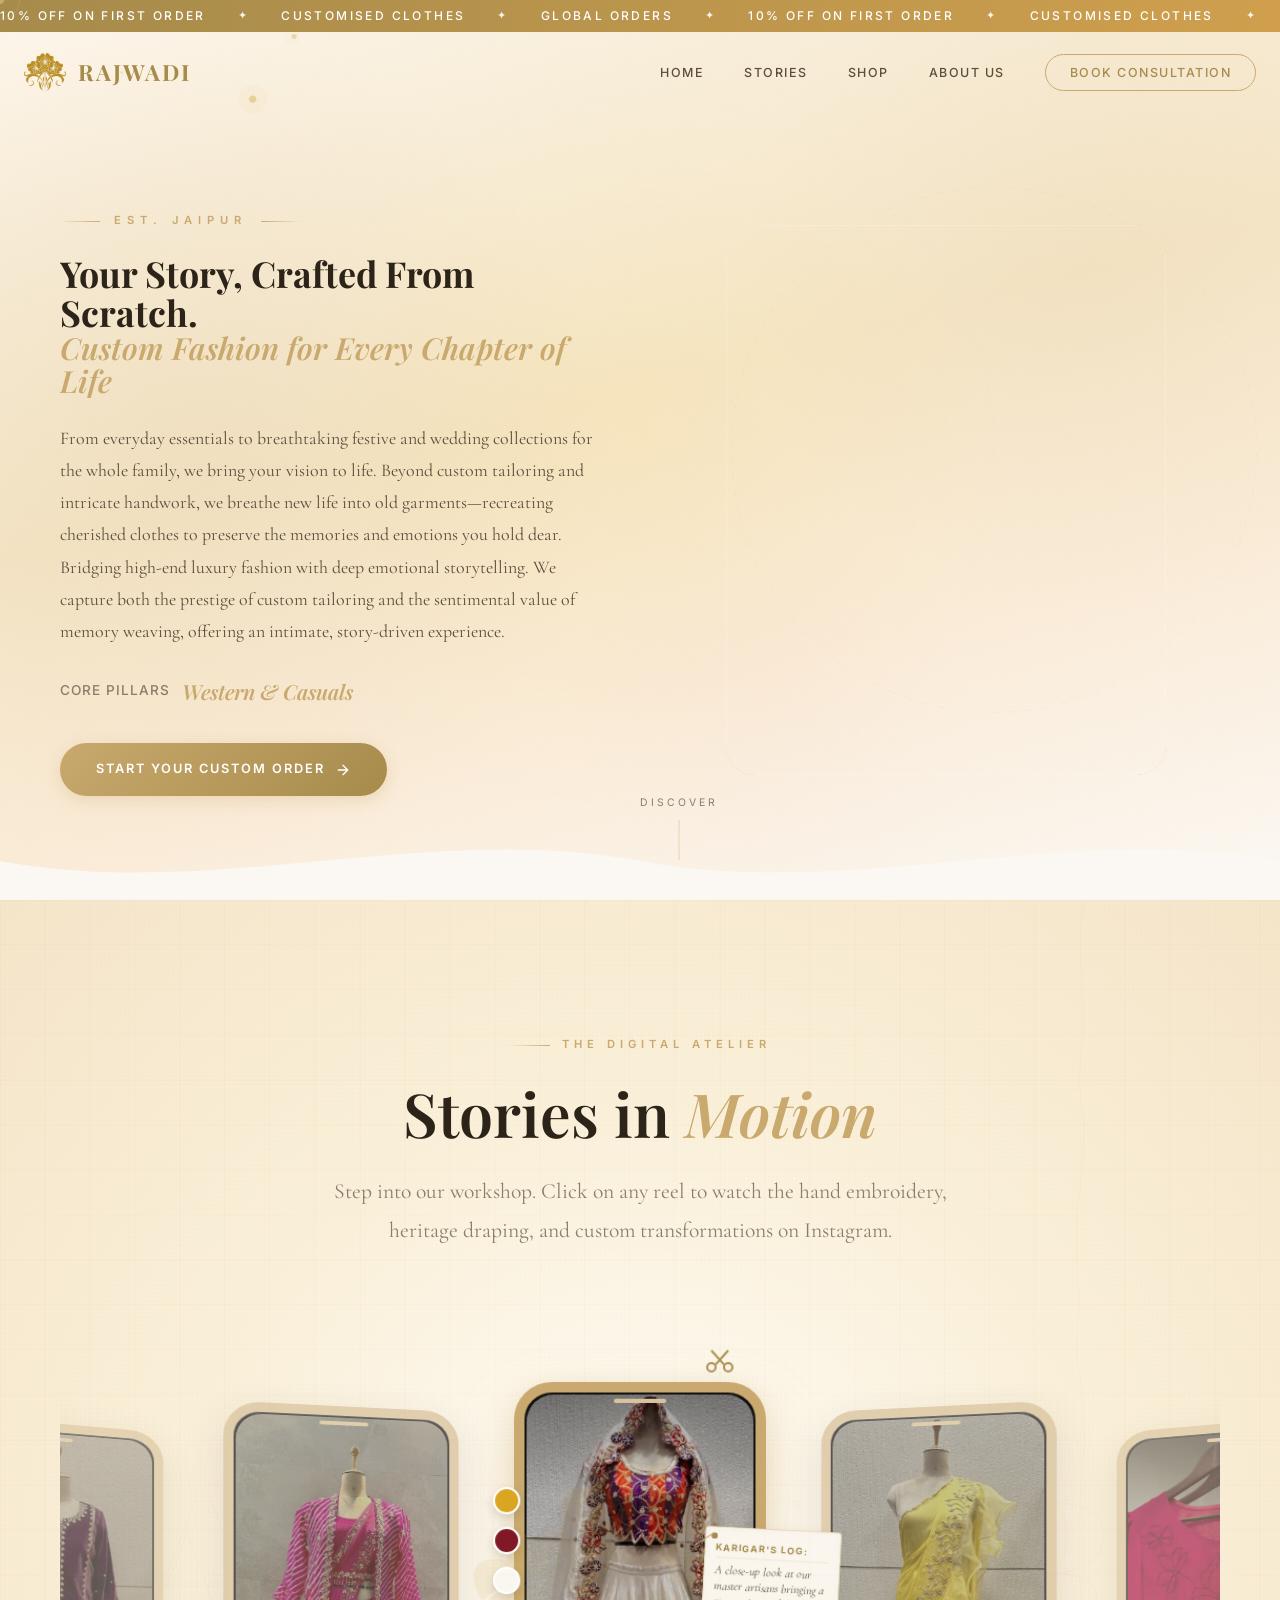
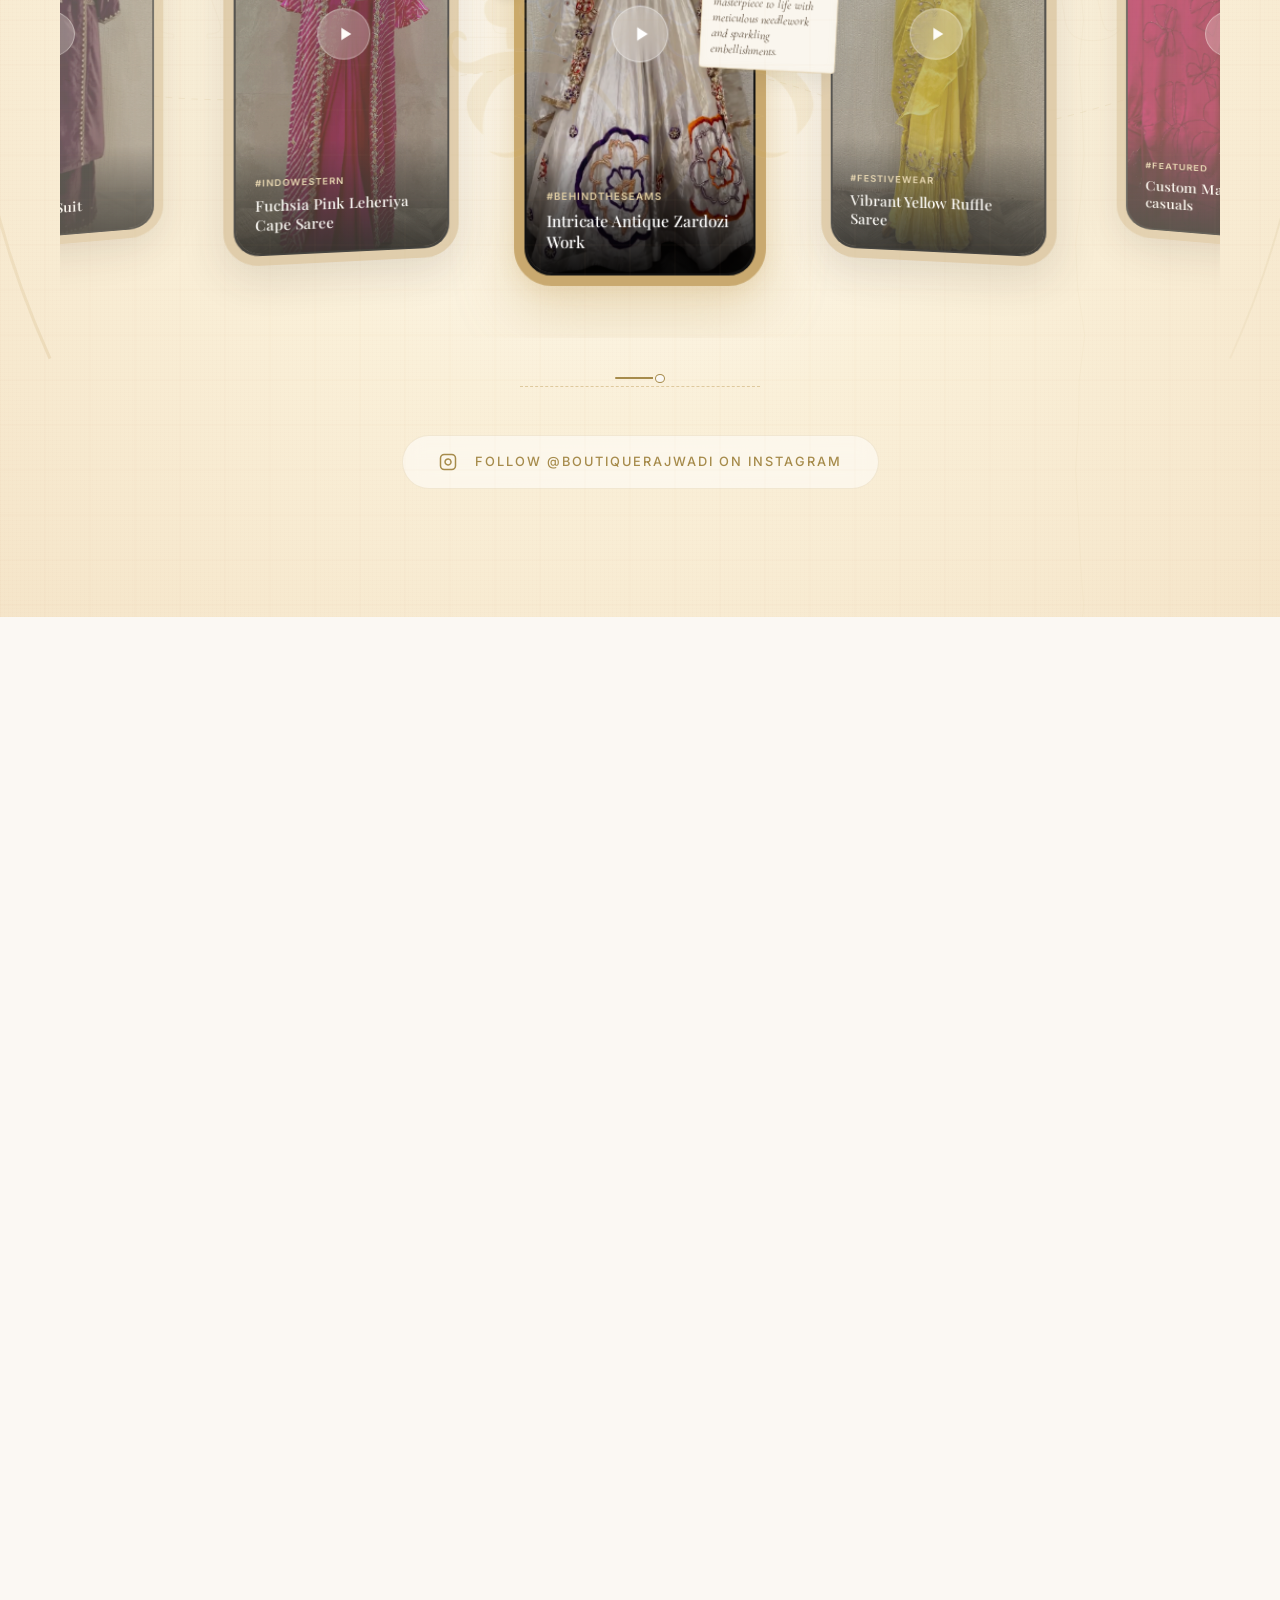
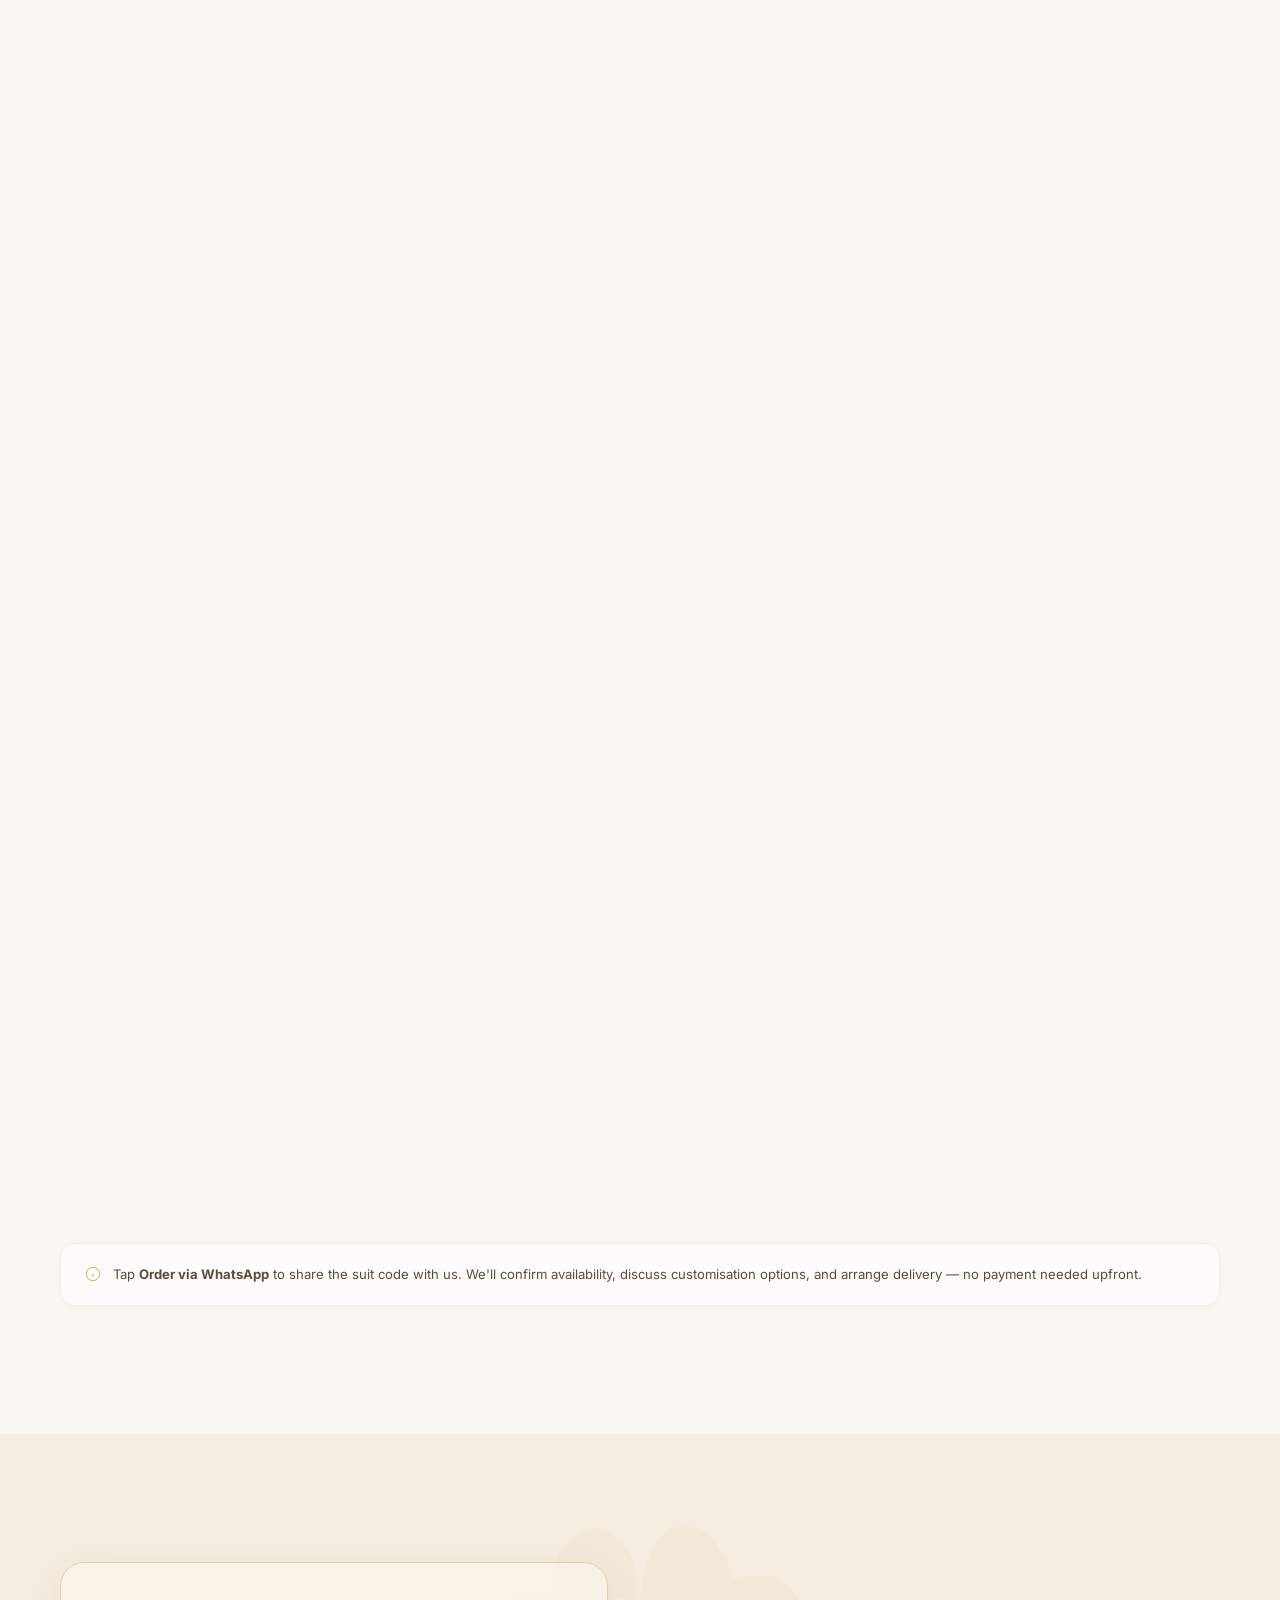
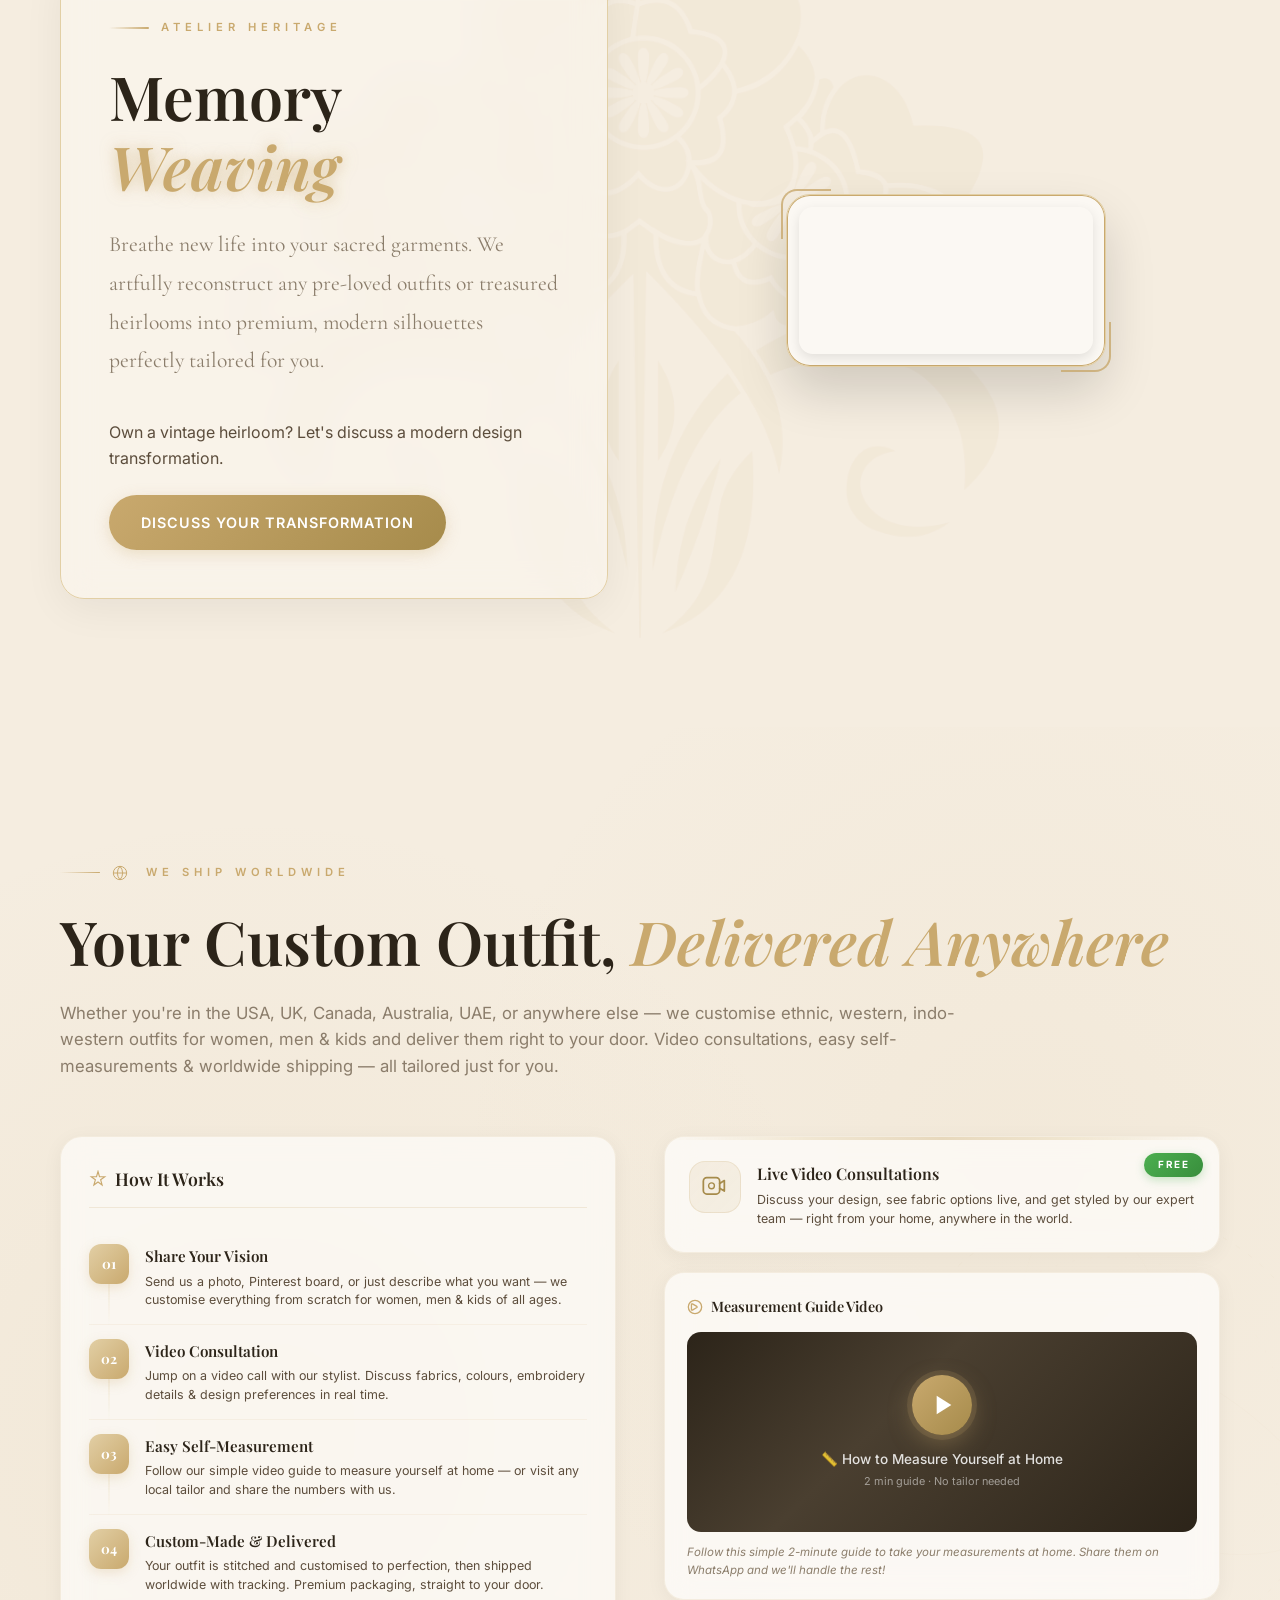
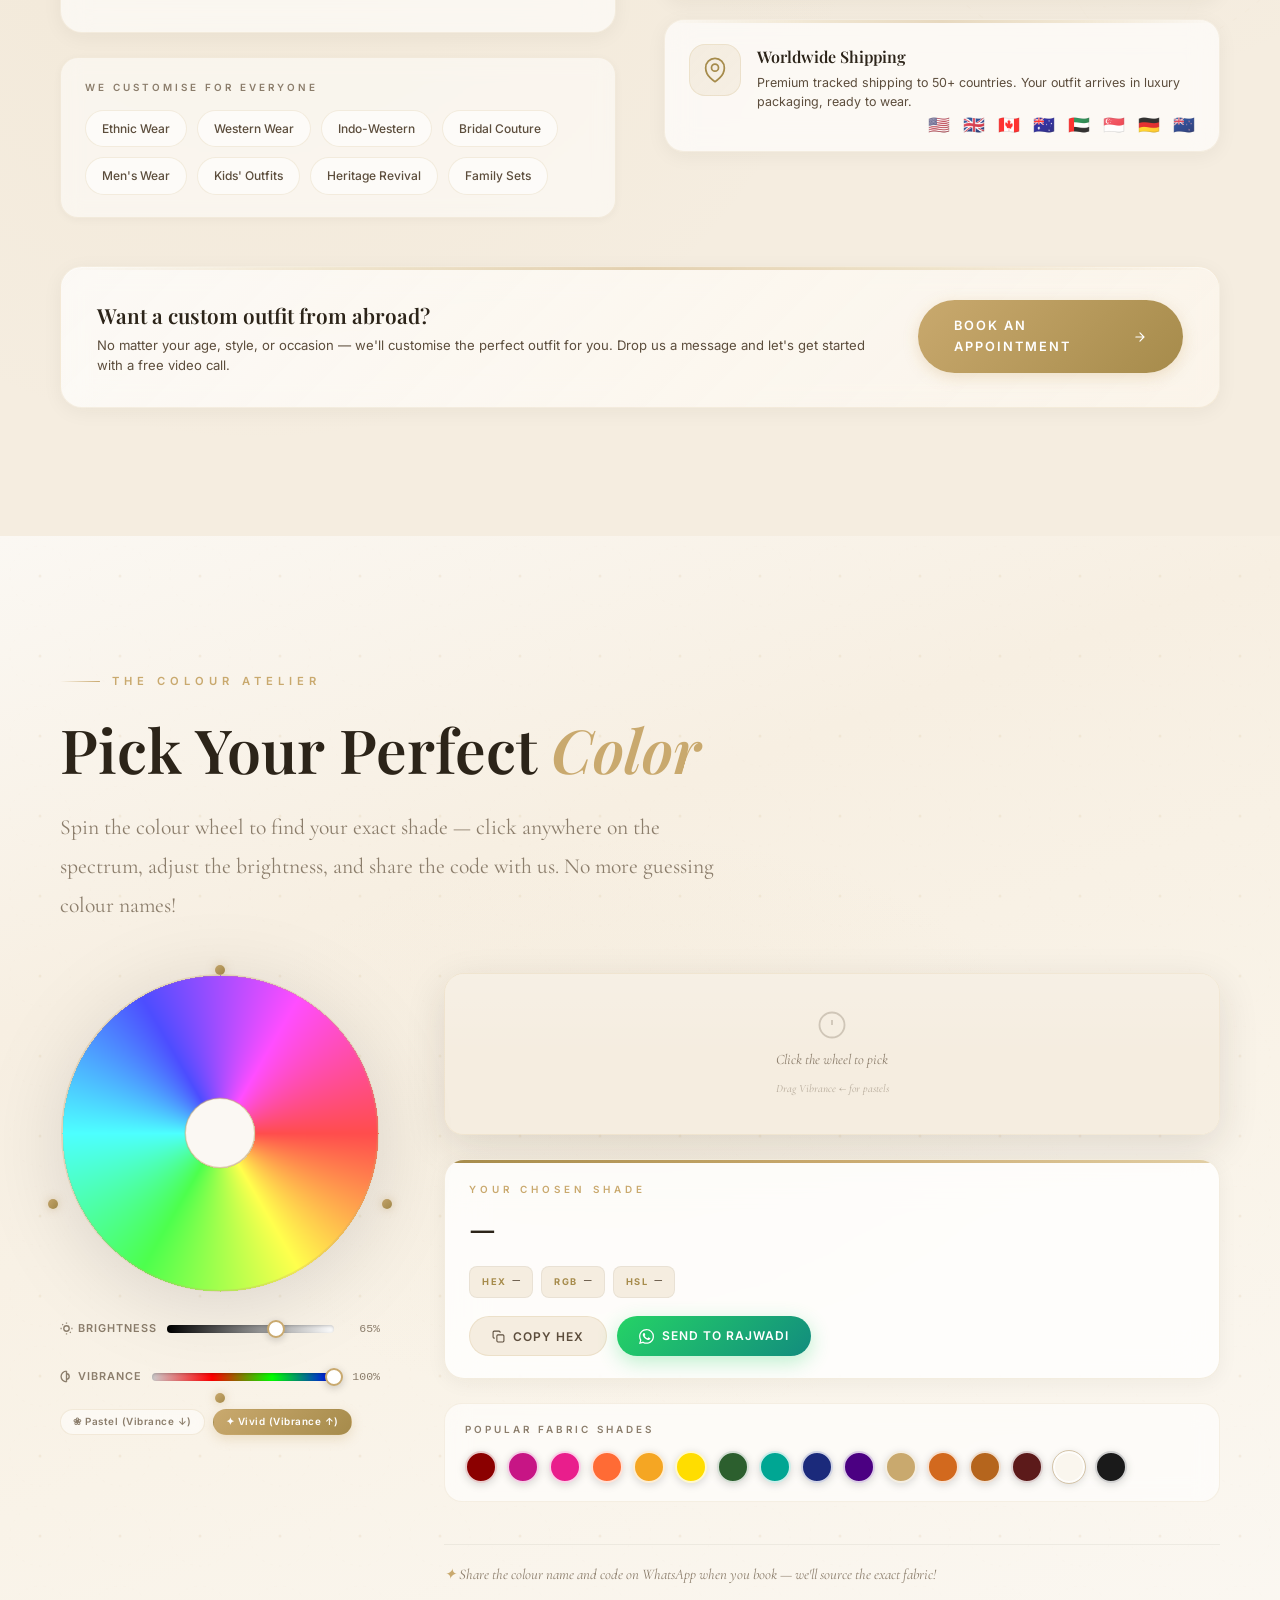
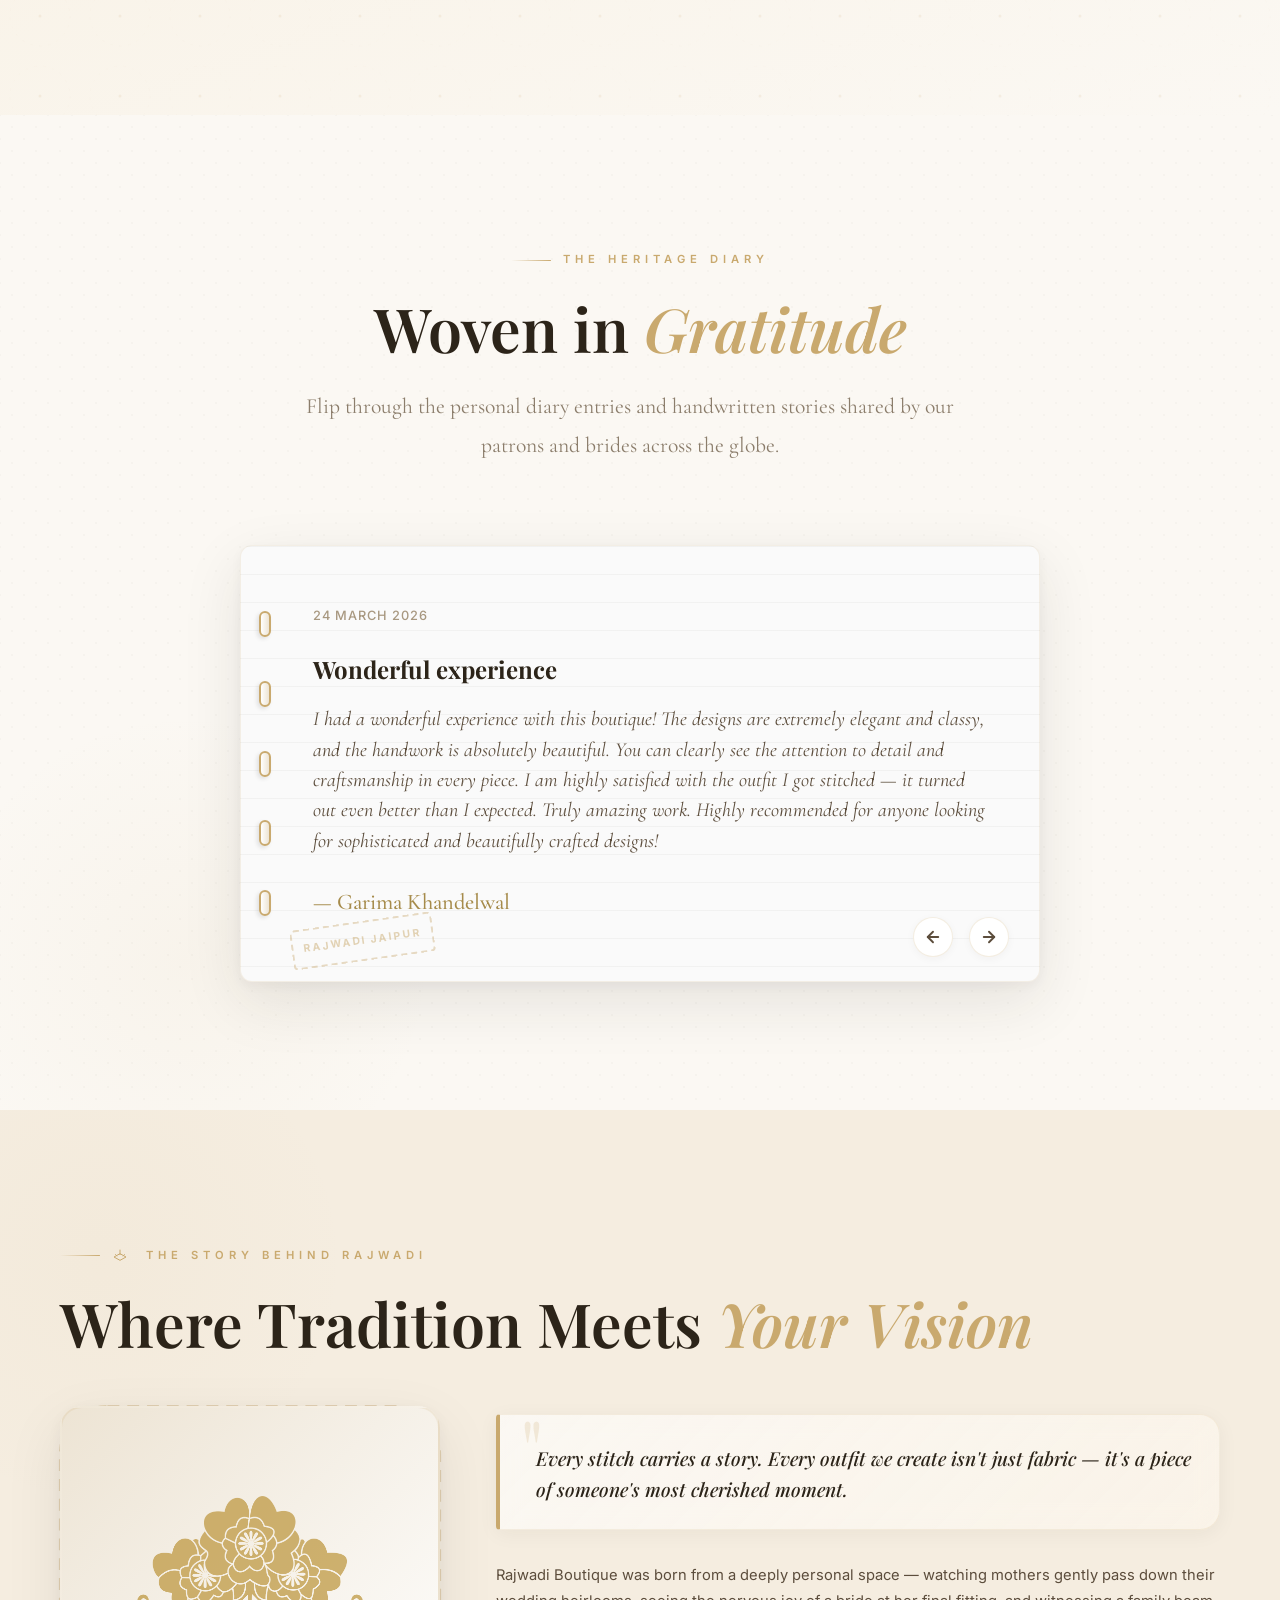
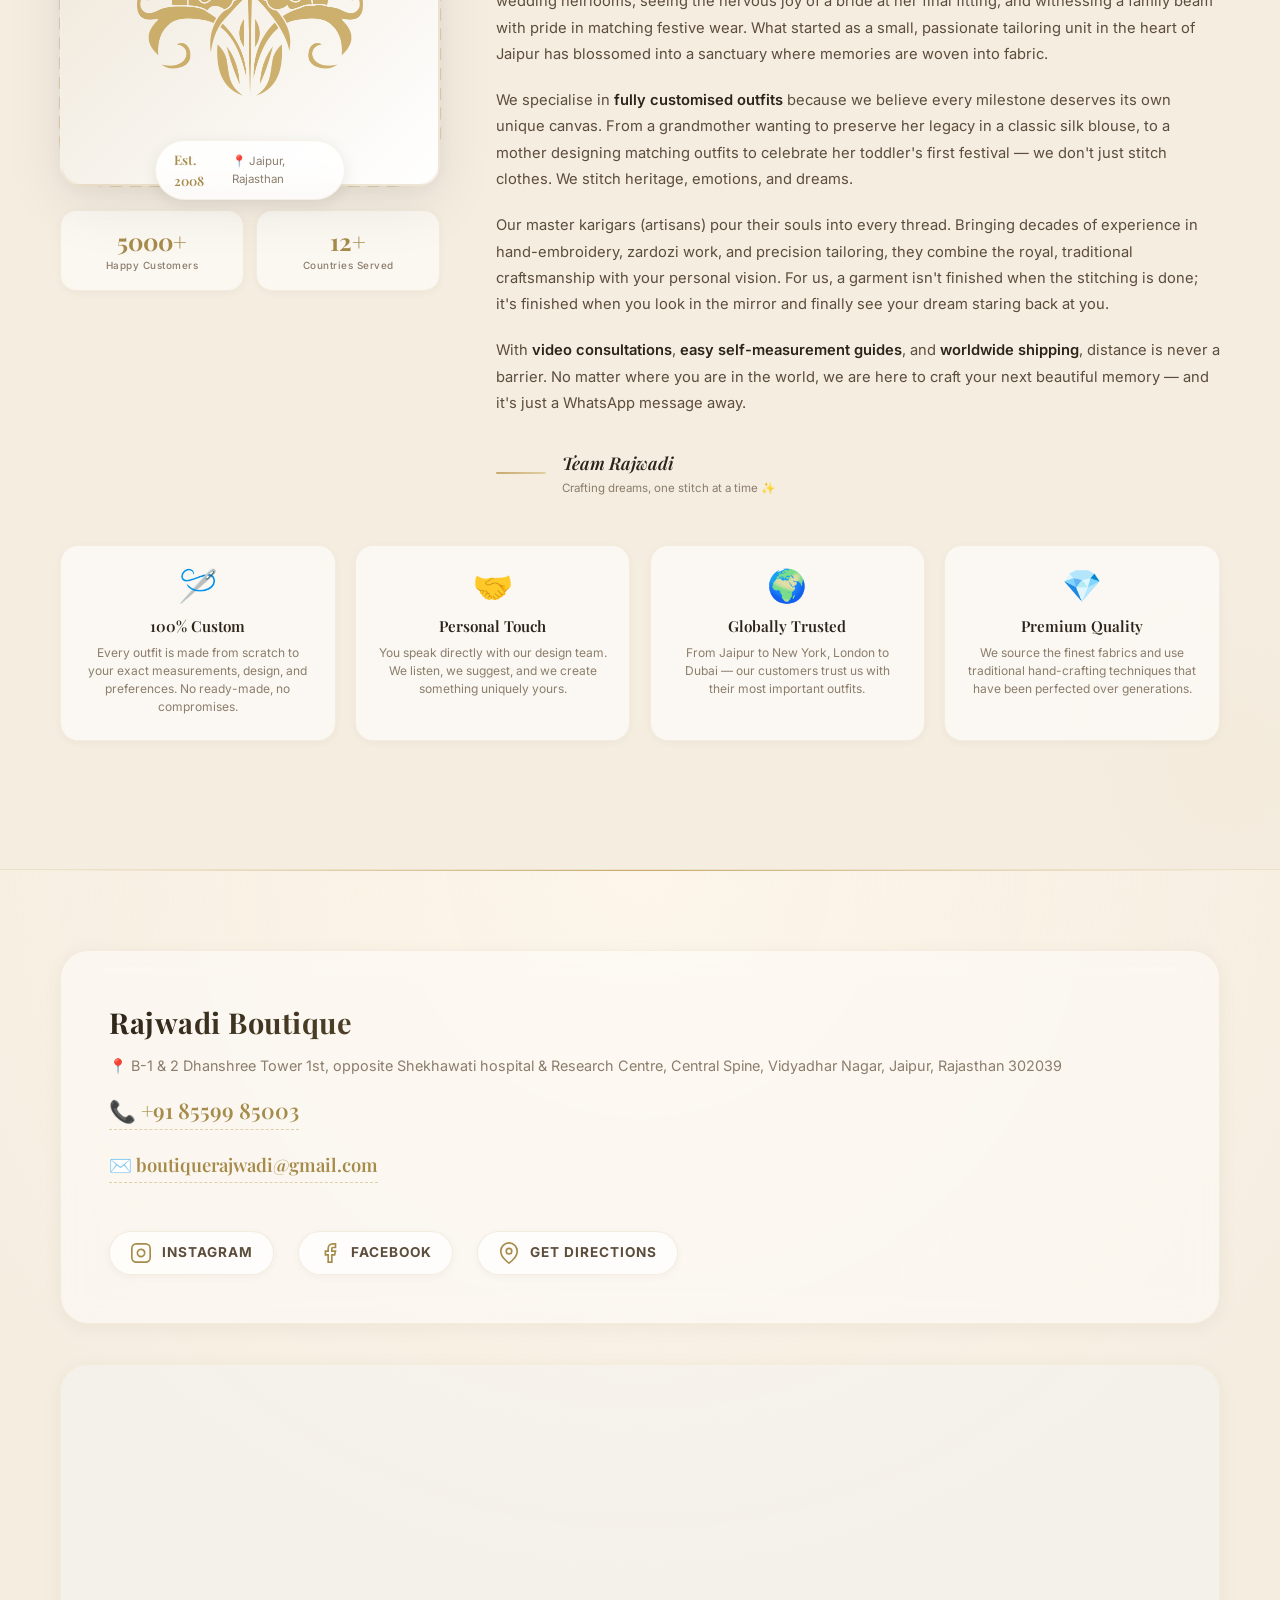
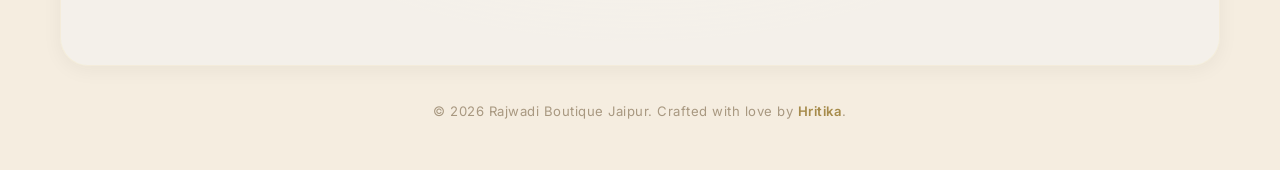
==== commit c2e838c0: "Update index.html" ====
--- a/index.html
+++ b/index.html
@@ -409,10 +409,8 @@
         <!-- Right Side: Video -->
         <div class="trans-content-right trans-visual-panel reveal delay-3">
           <div class="memory-video-frame">
-<video class="memory-video" autoplay loop muted playsinline webkit-playsinline preload="auto" aria-label="Memory Weaving Transformation Video">
-              <source src="assets/memory_weaving.mp4" type="video/mp4">
-              <source src="assets/memory_weaving.mov" type="video/quicktime">
-            </video>
+            <video class="memory-video" src="assets/memory_weaving.mov" autoplay loop muted playsinline aria-label="Memory Weaving Transformation Video"></video>
+
           </div>
         </div>
       </div>
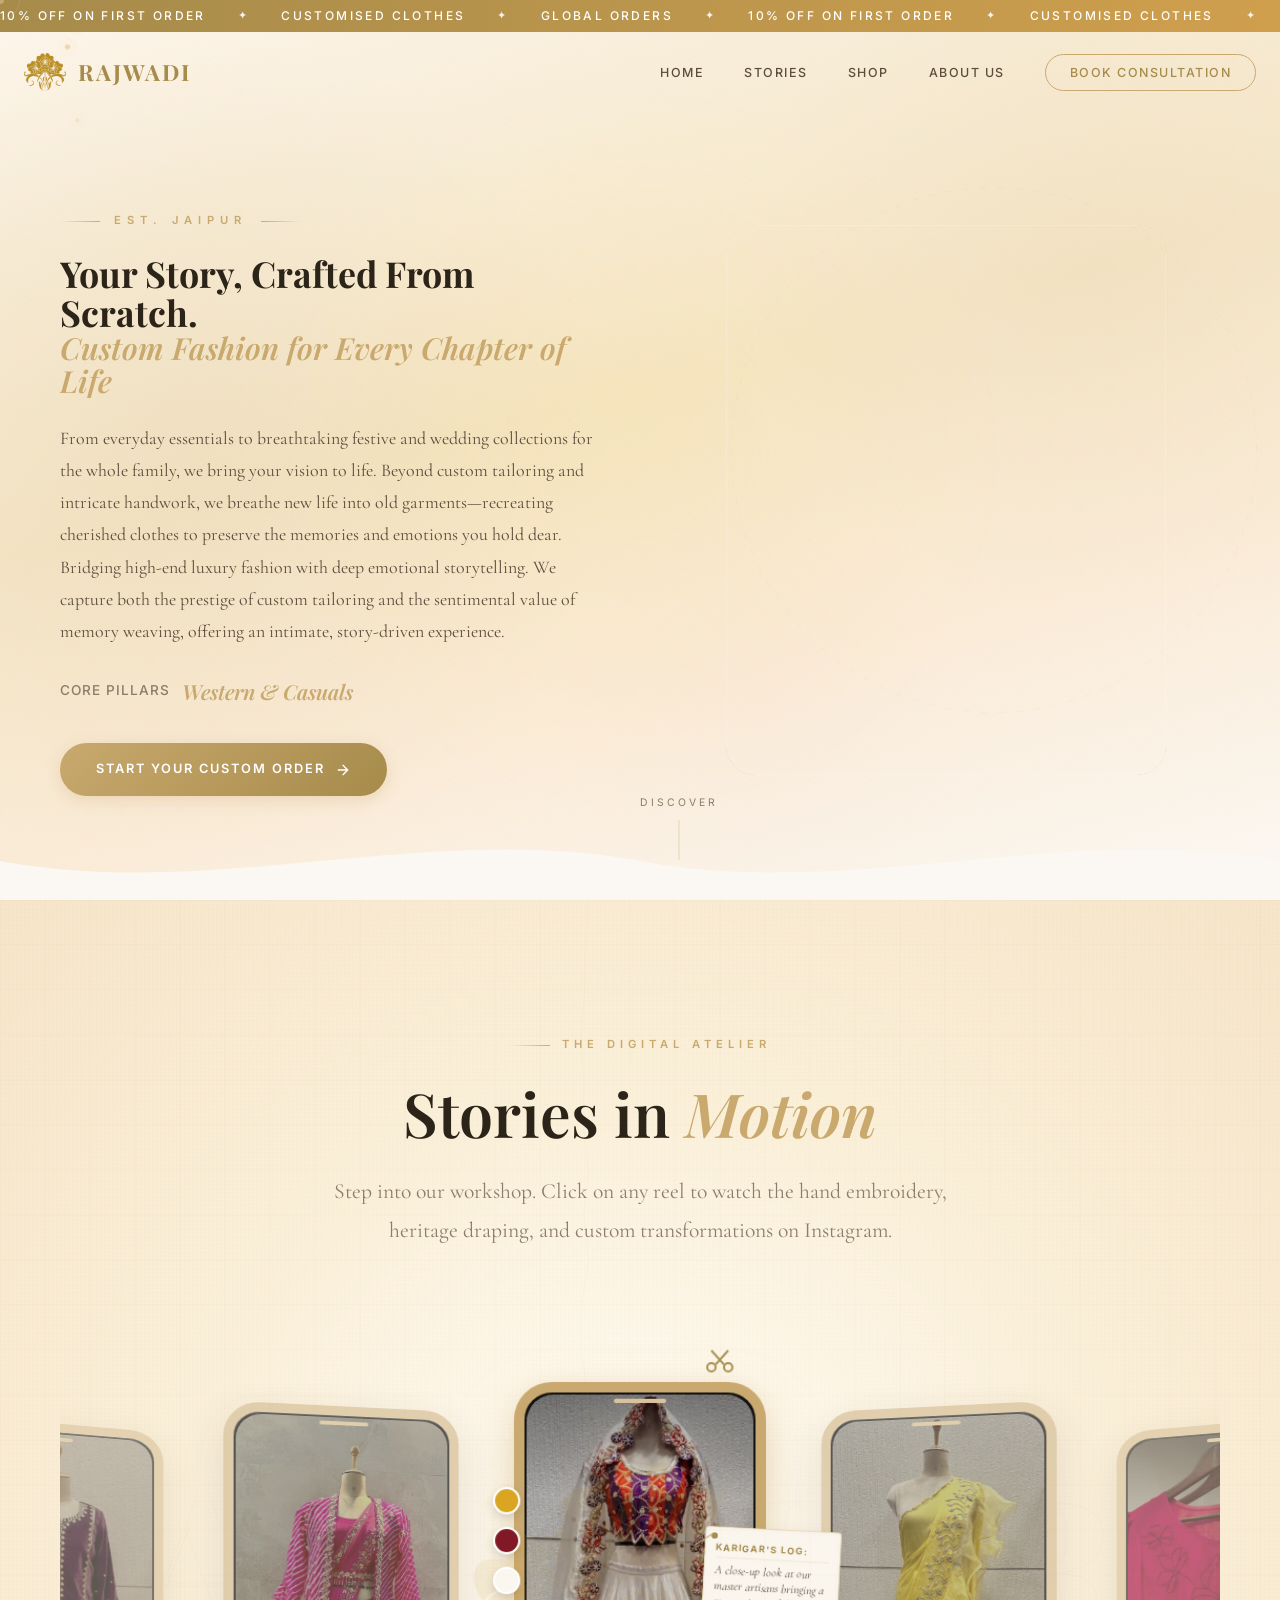
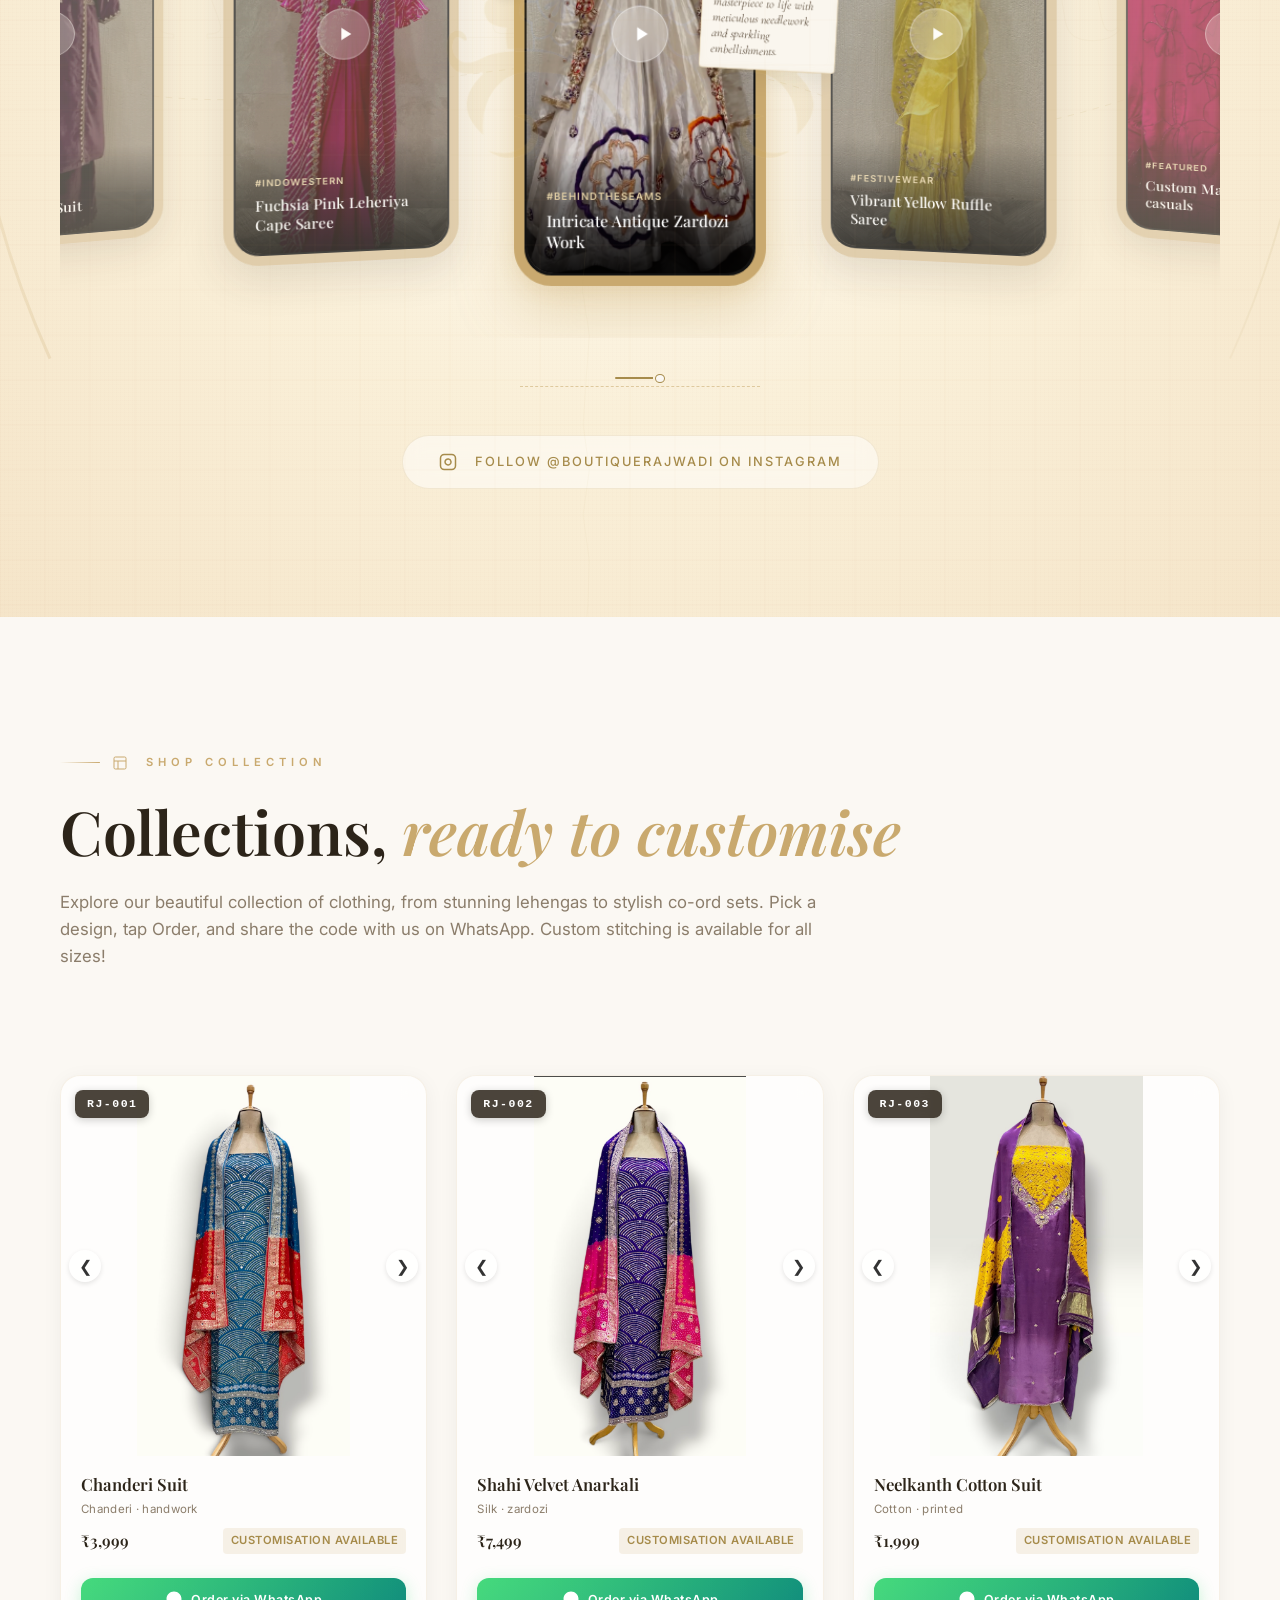
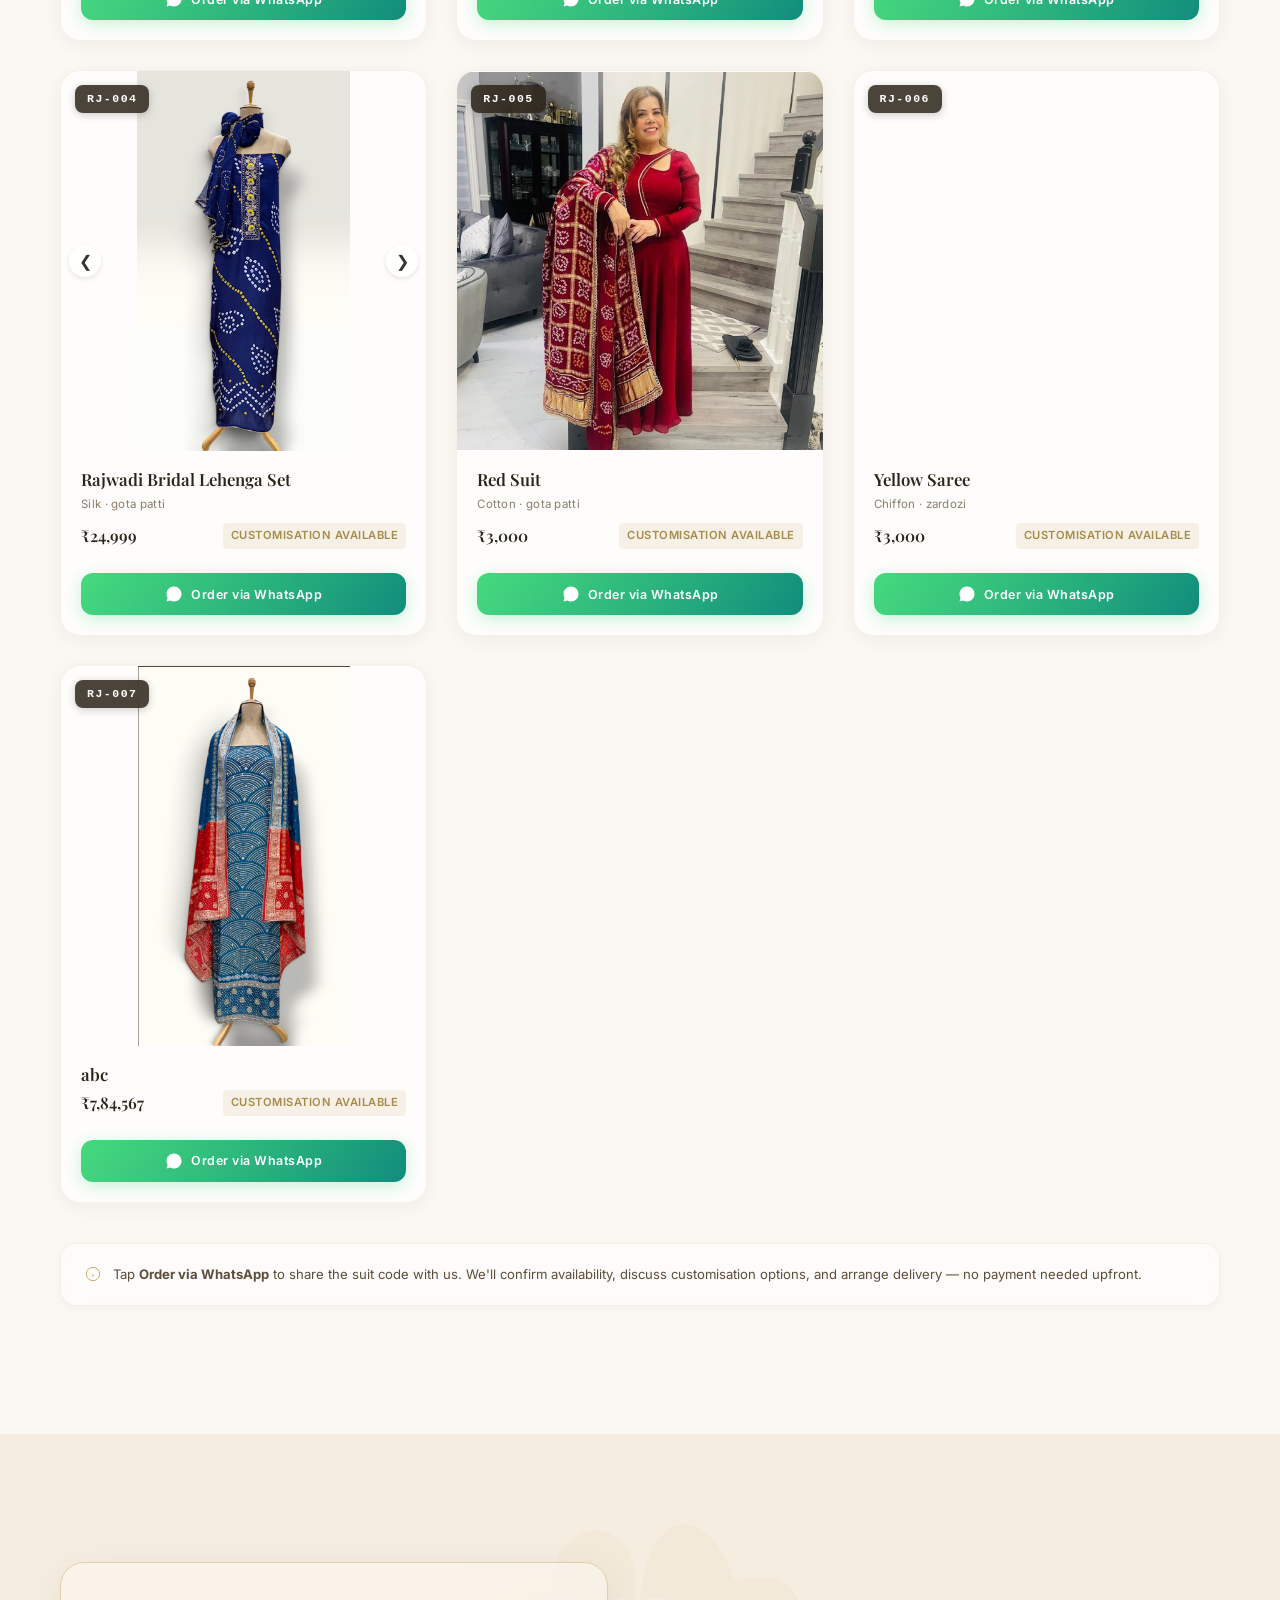
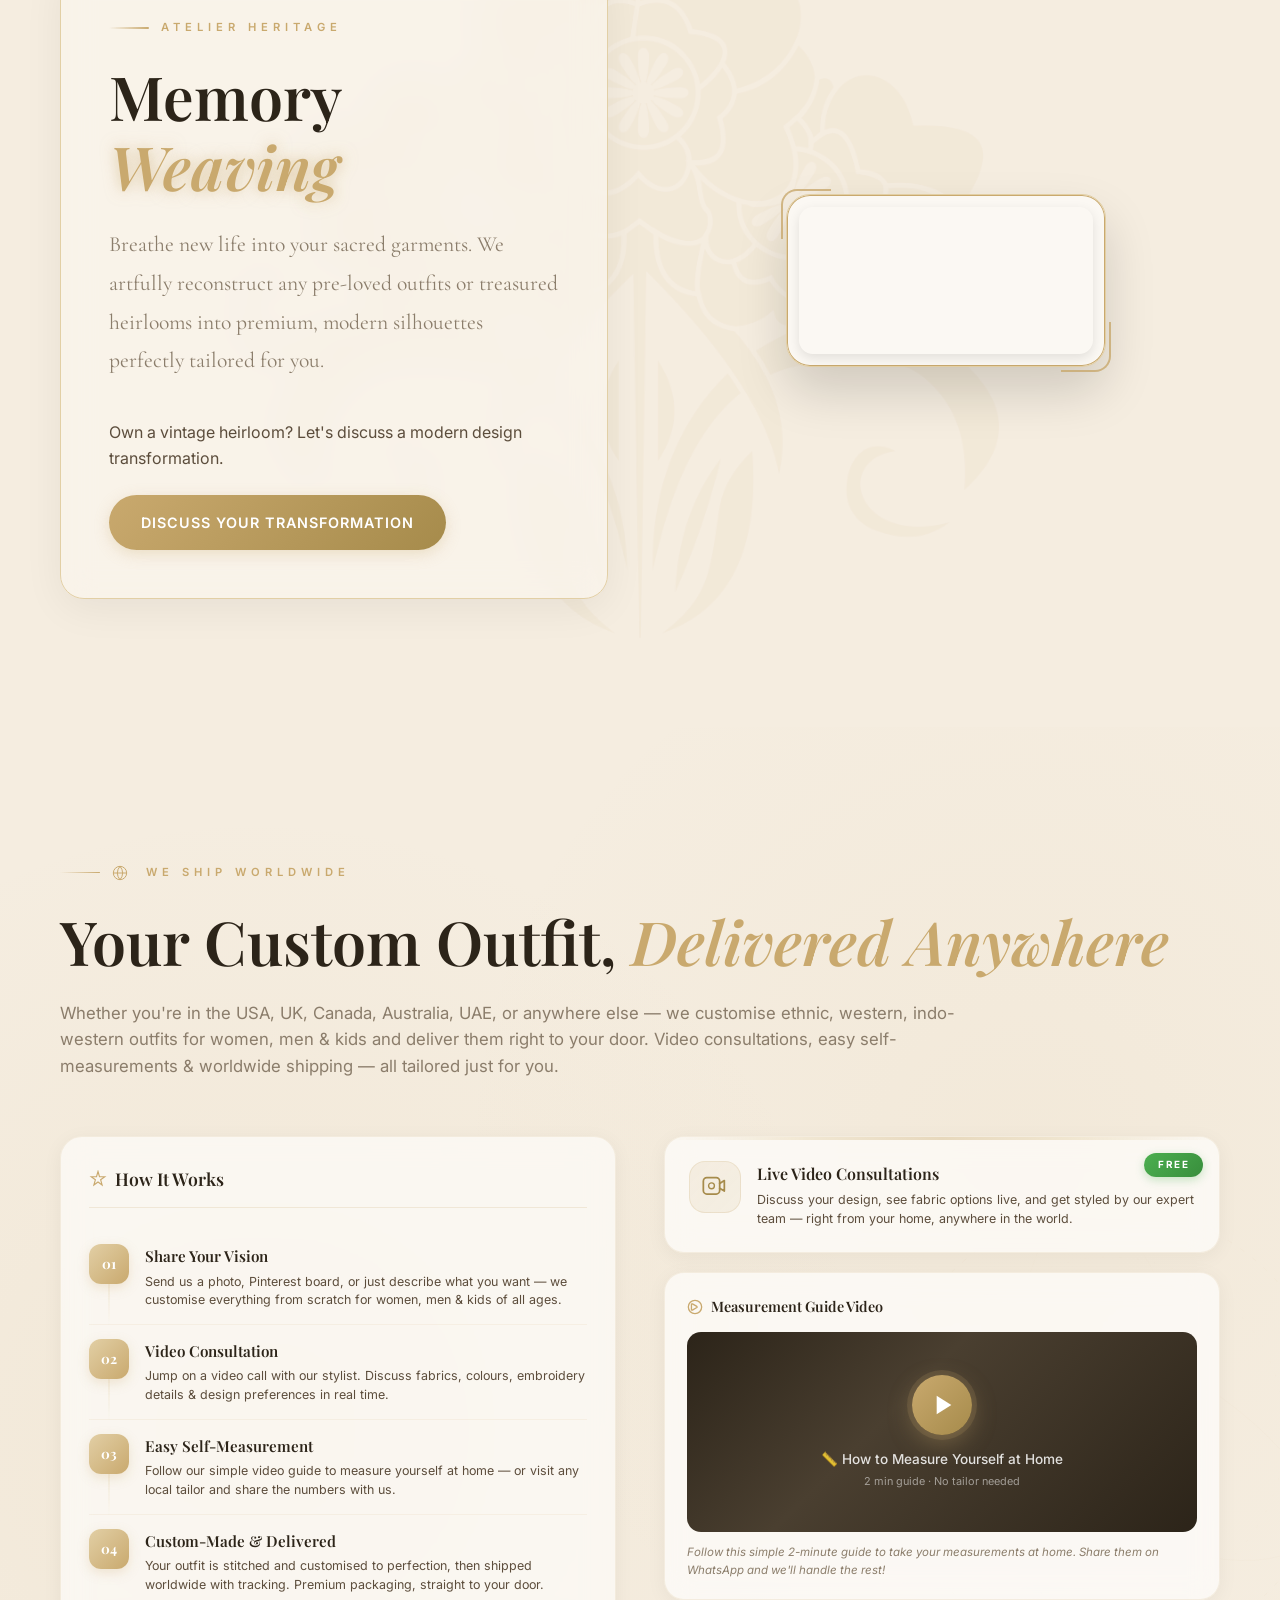
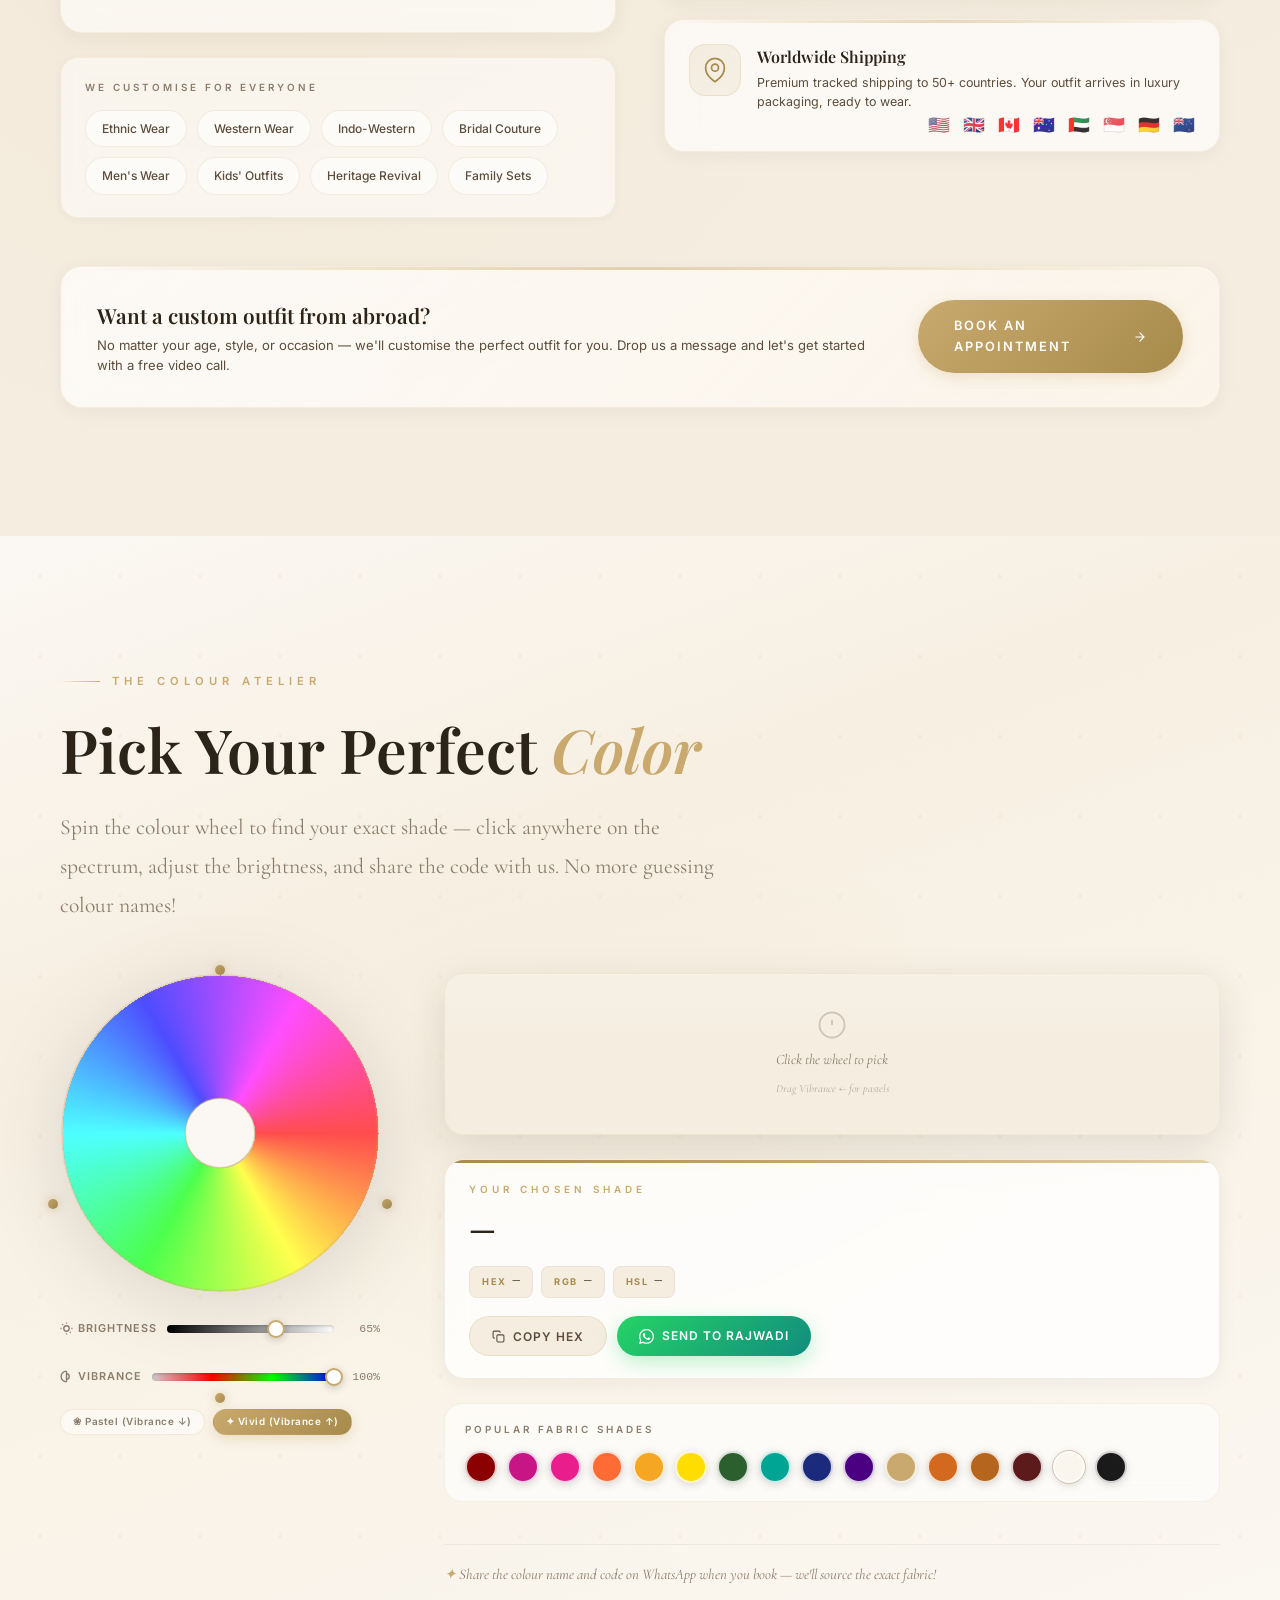
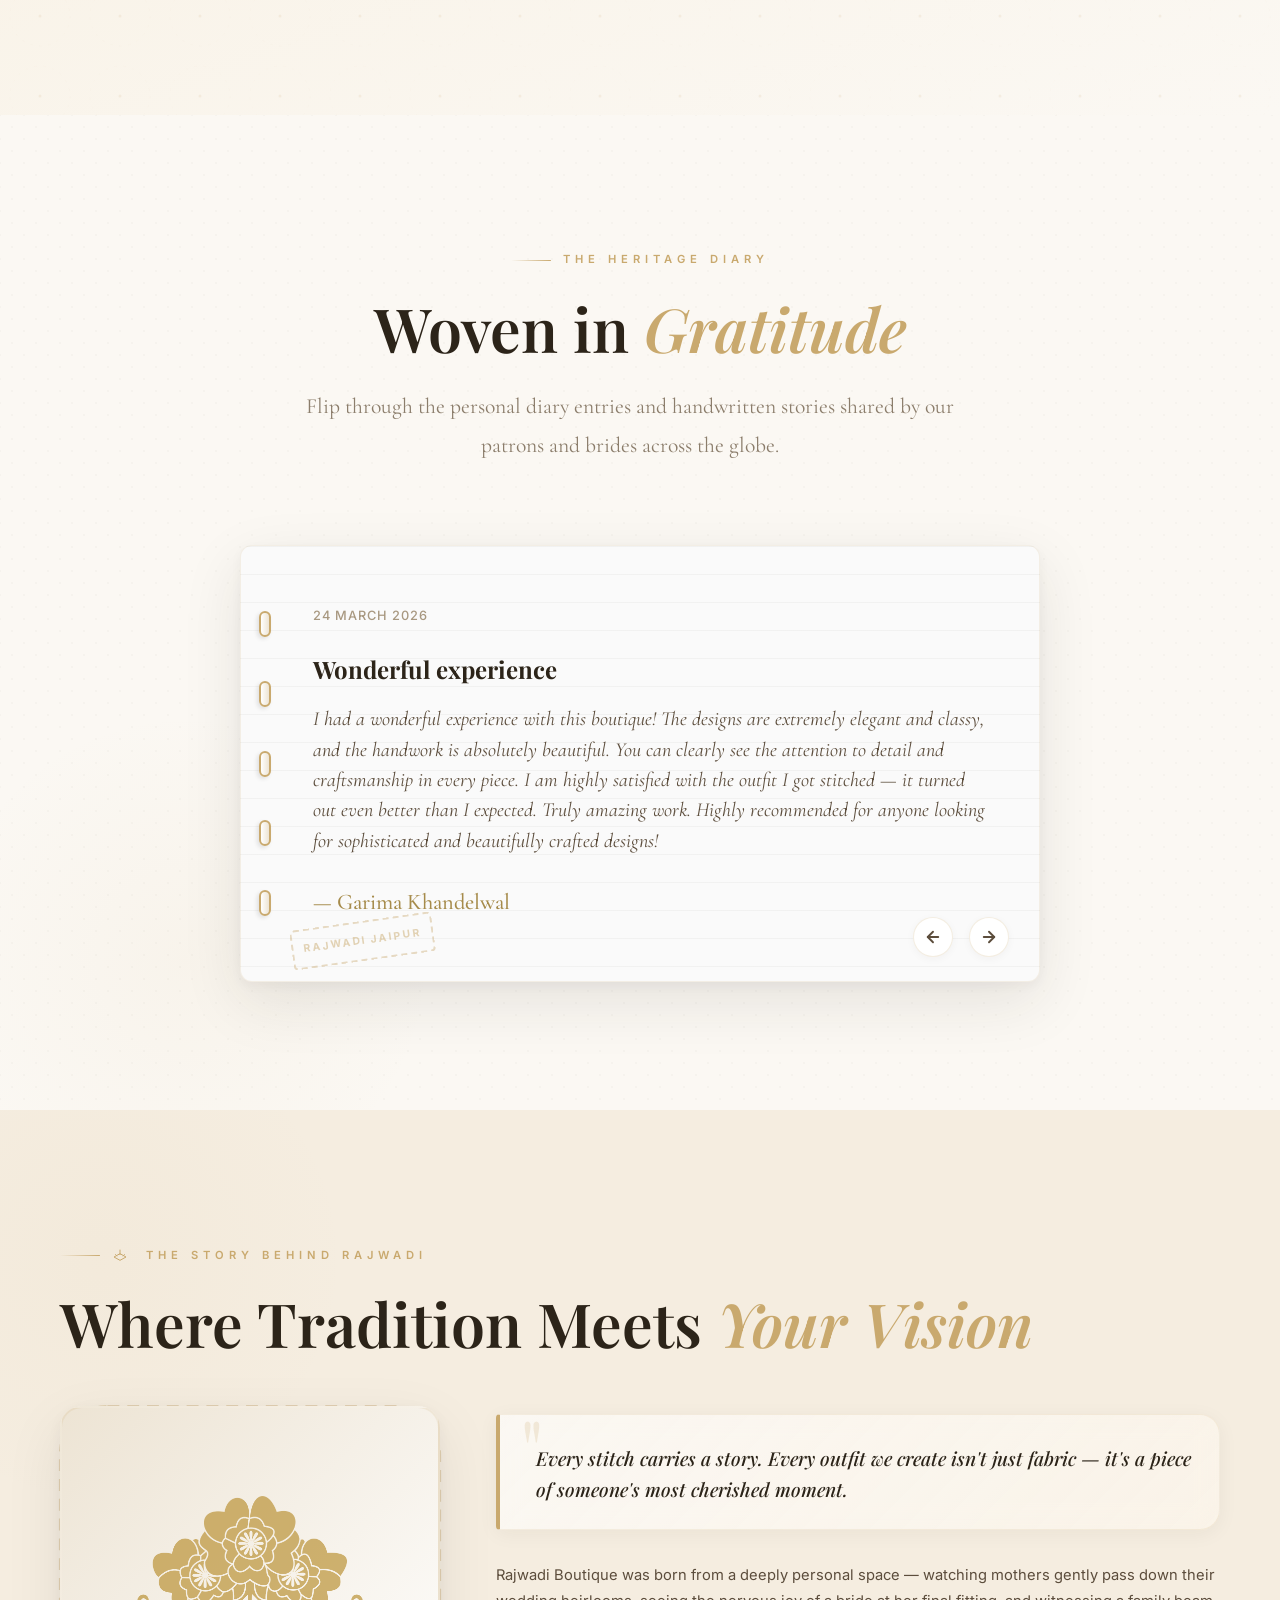
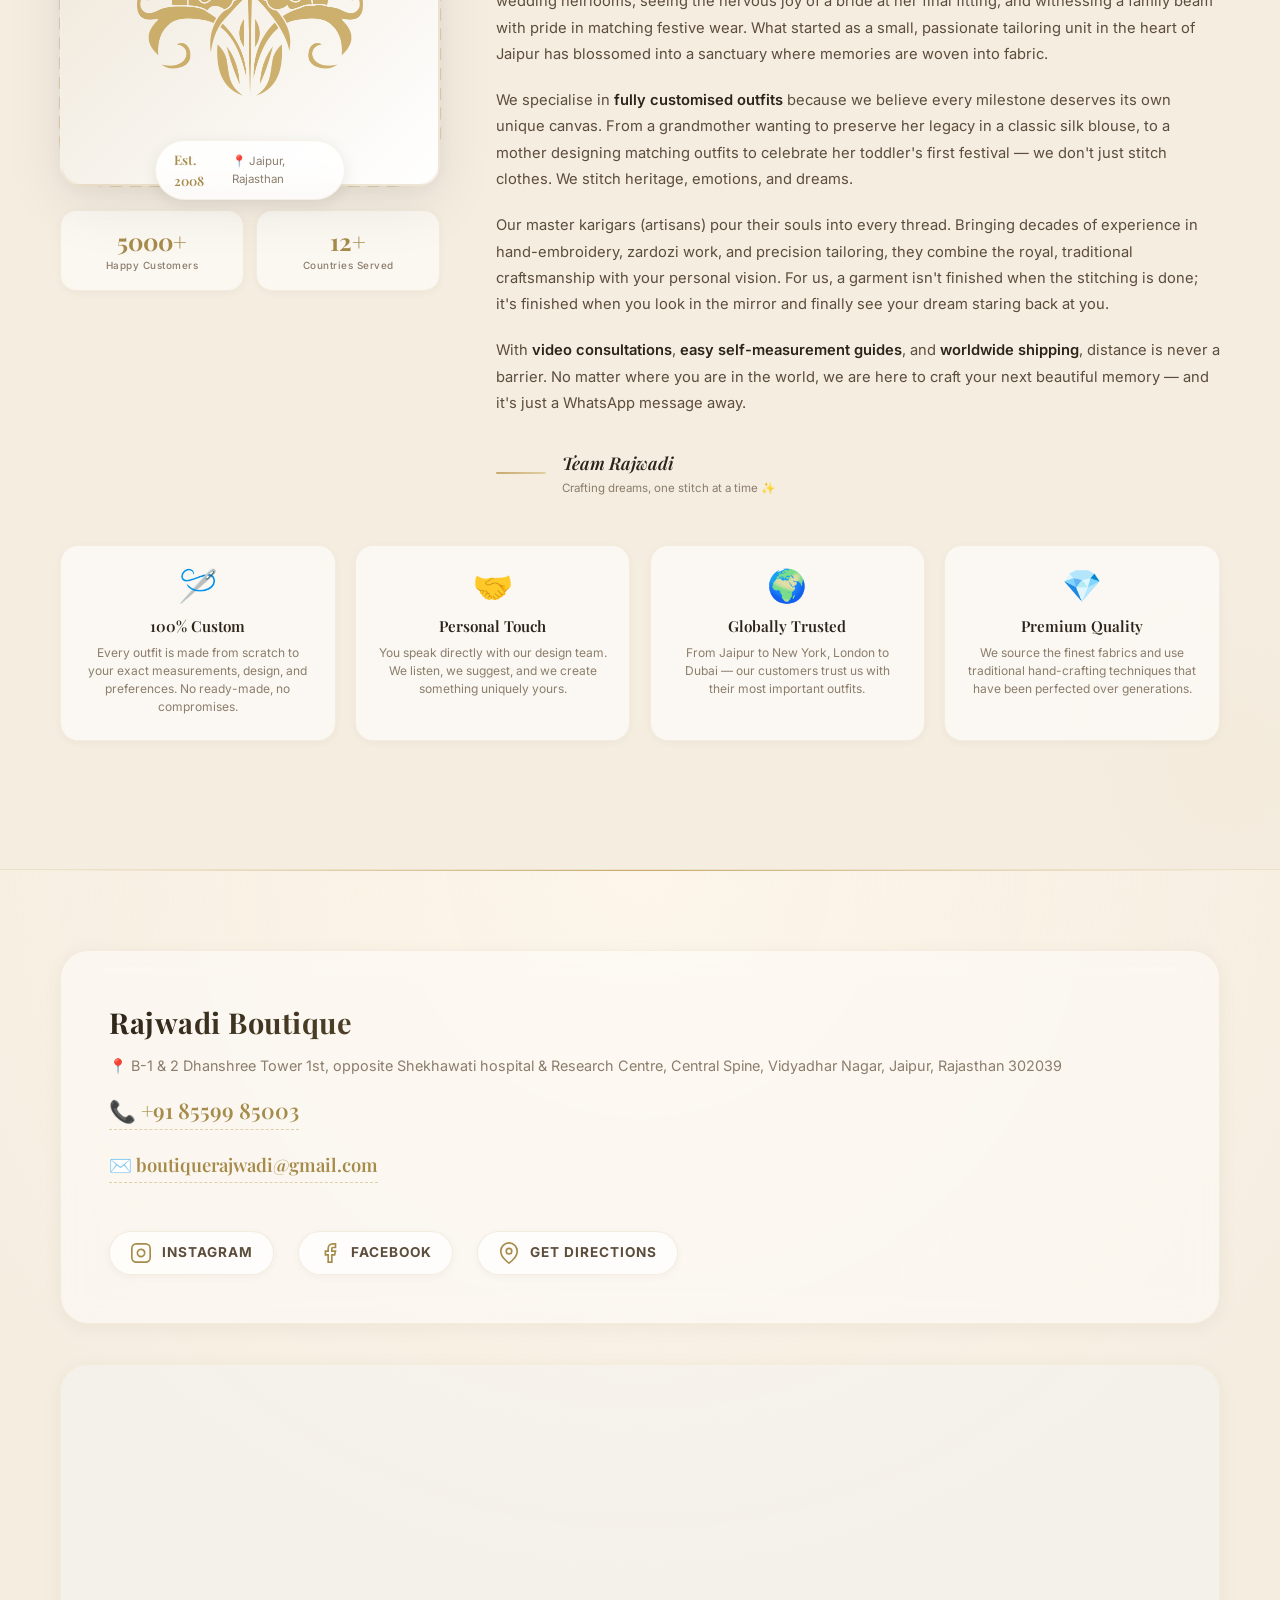
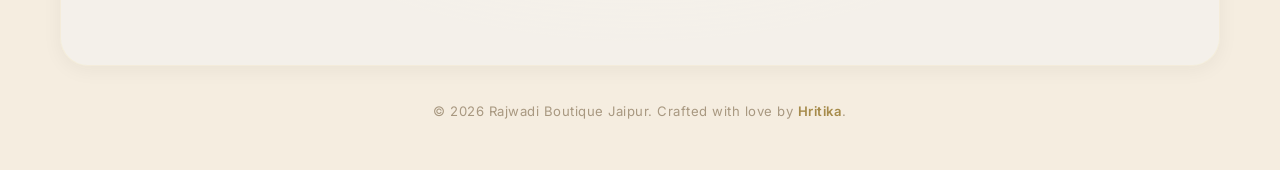
==== commit 47e6fcf9: "Update index.html" ====
--- a/index.html
+++ b/index.html
@@ -221,9 +221,8 @@
       <!-- RIGHT: Hero Video Showcase -->
       <div class="hero-right">
         <div class="hero-video-wrapper">
-            <video autoplay loop muted playsinline webkit-playsinline preload="auto" class="hero-video">
-            <source src="assets/hero.mp4" type="video/mp4">
-            <source src="assets/hero.mov" type="video/quicktime">
+            <video autoplay loop muted playsinline class="hero-video">
+            <source src="assets/hero.mov">
             Your browser does not support the video tag.
           </video>
         </div>
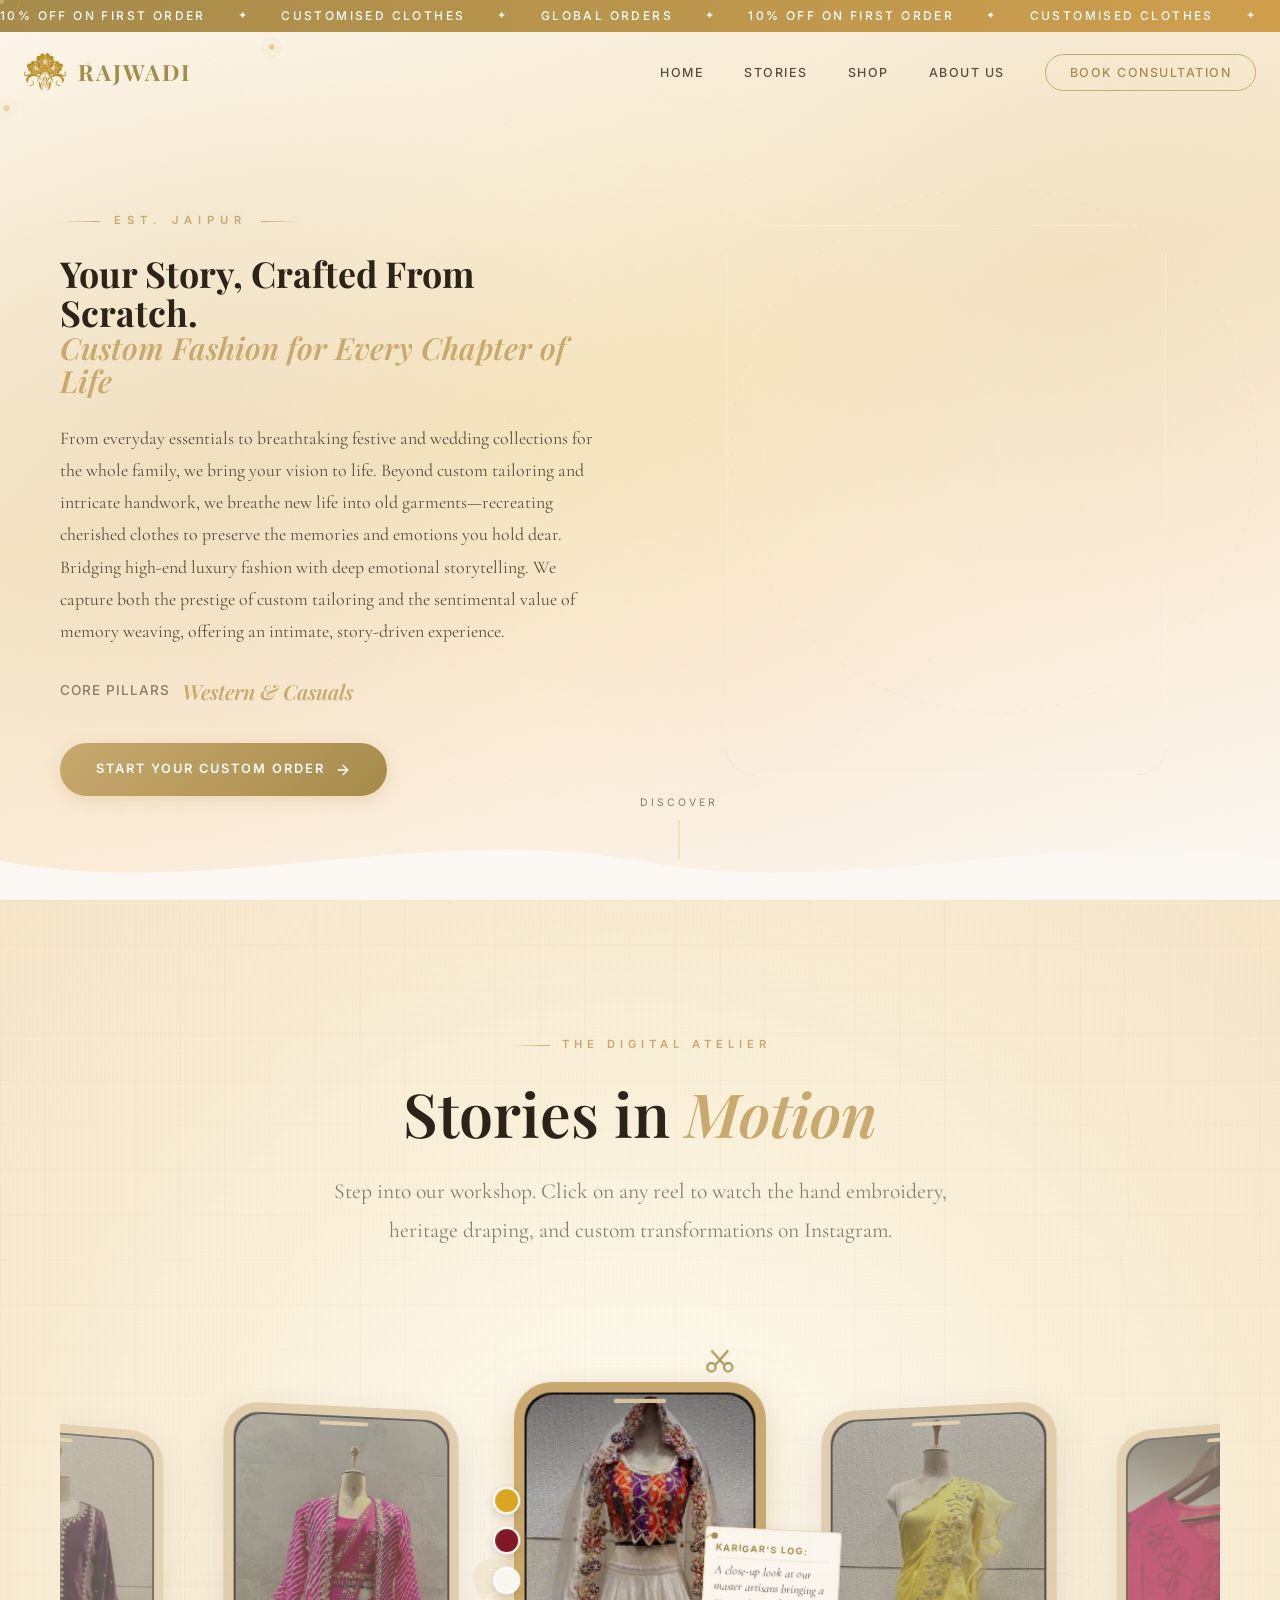
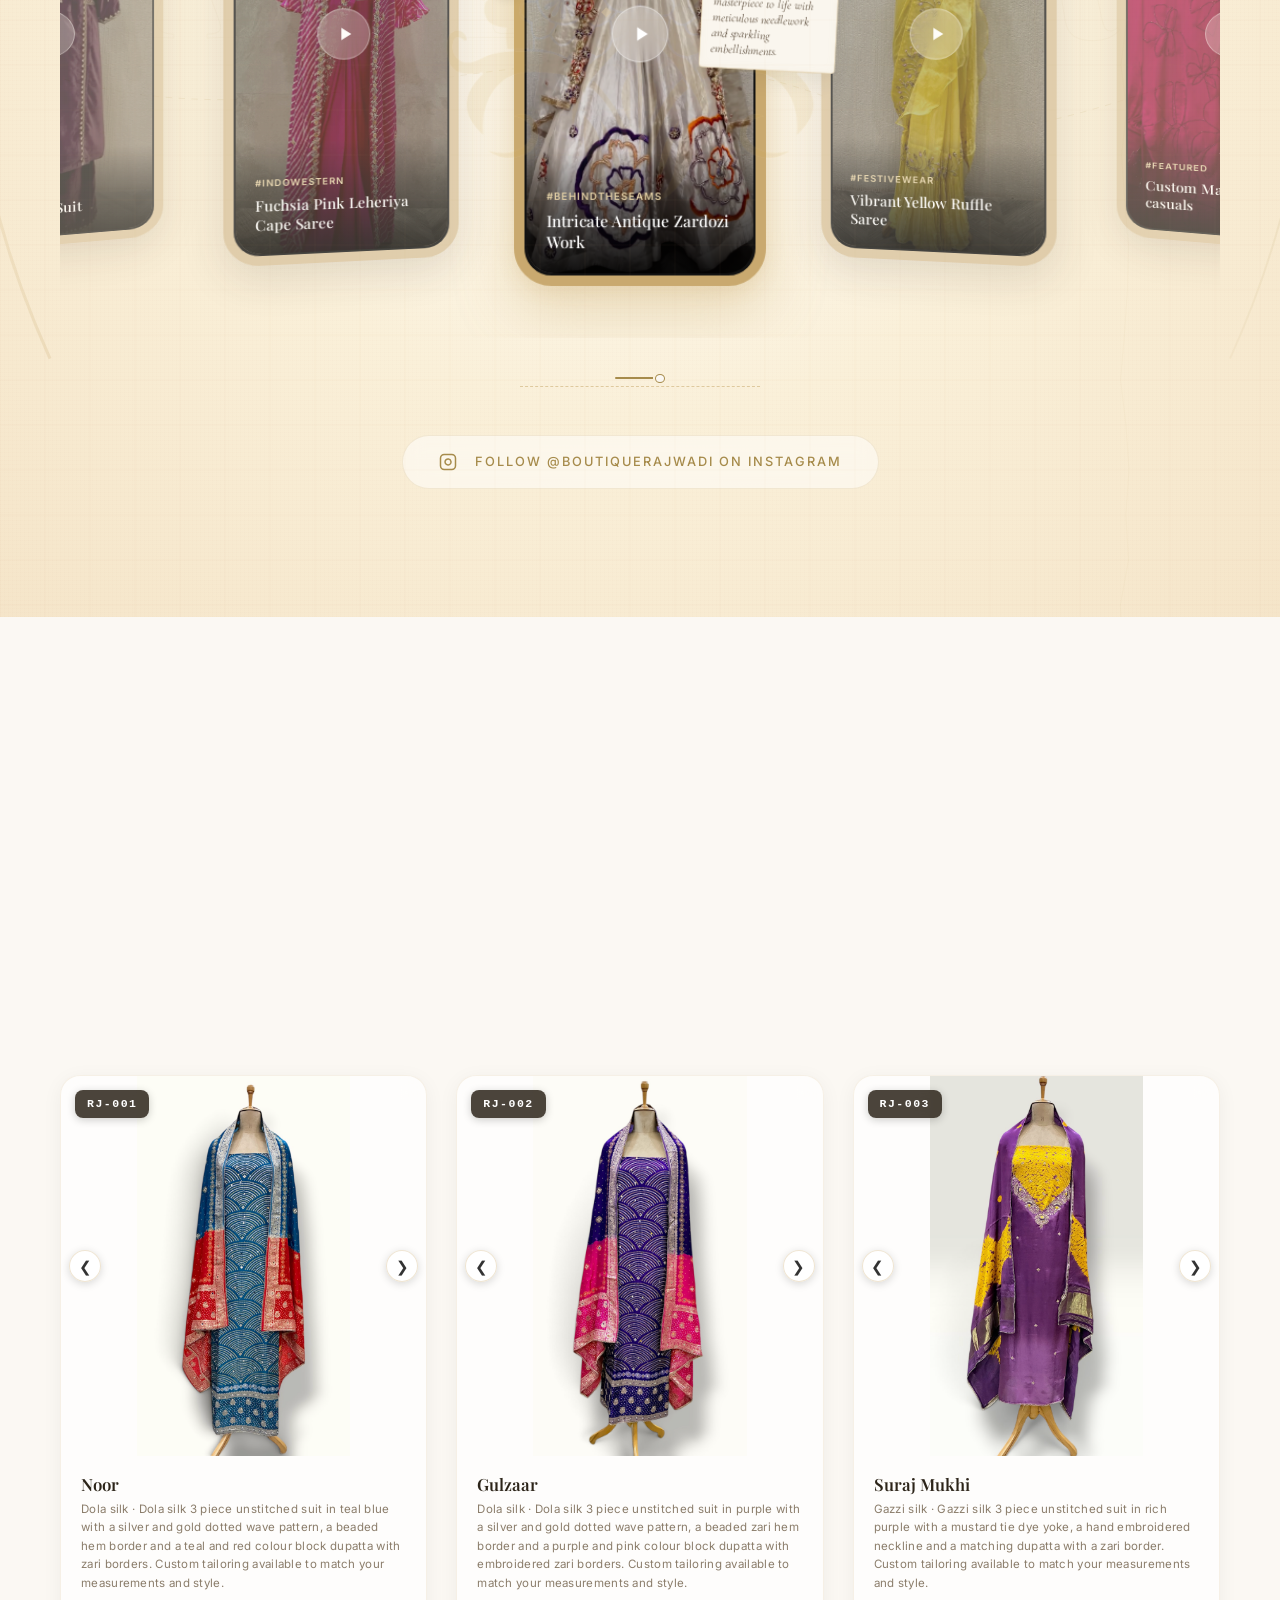
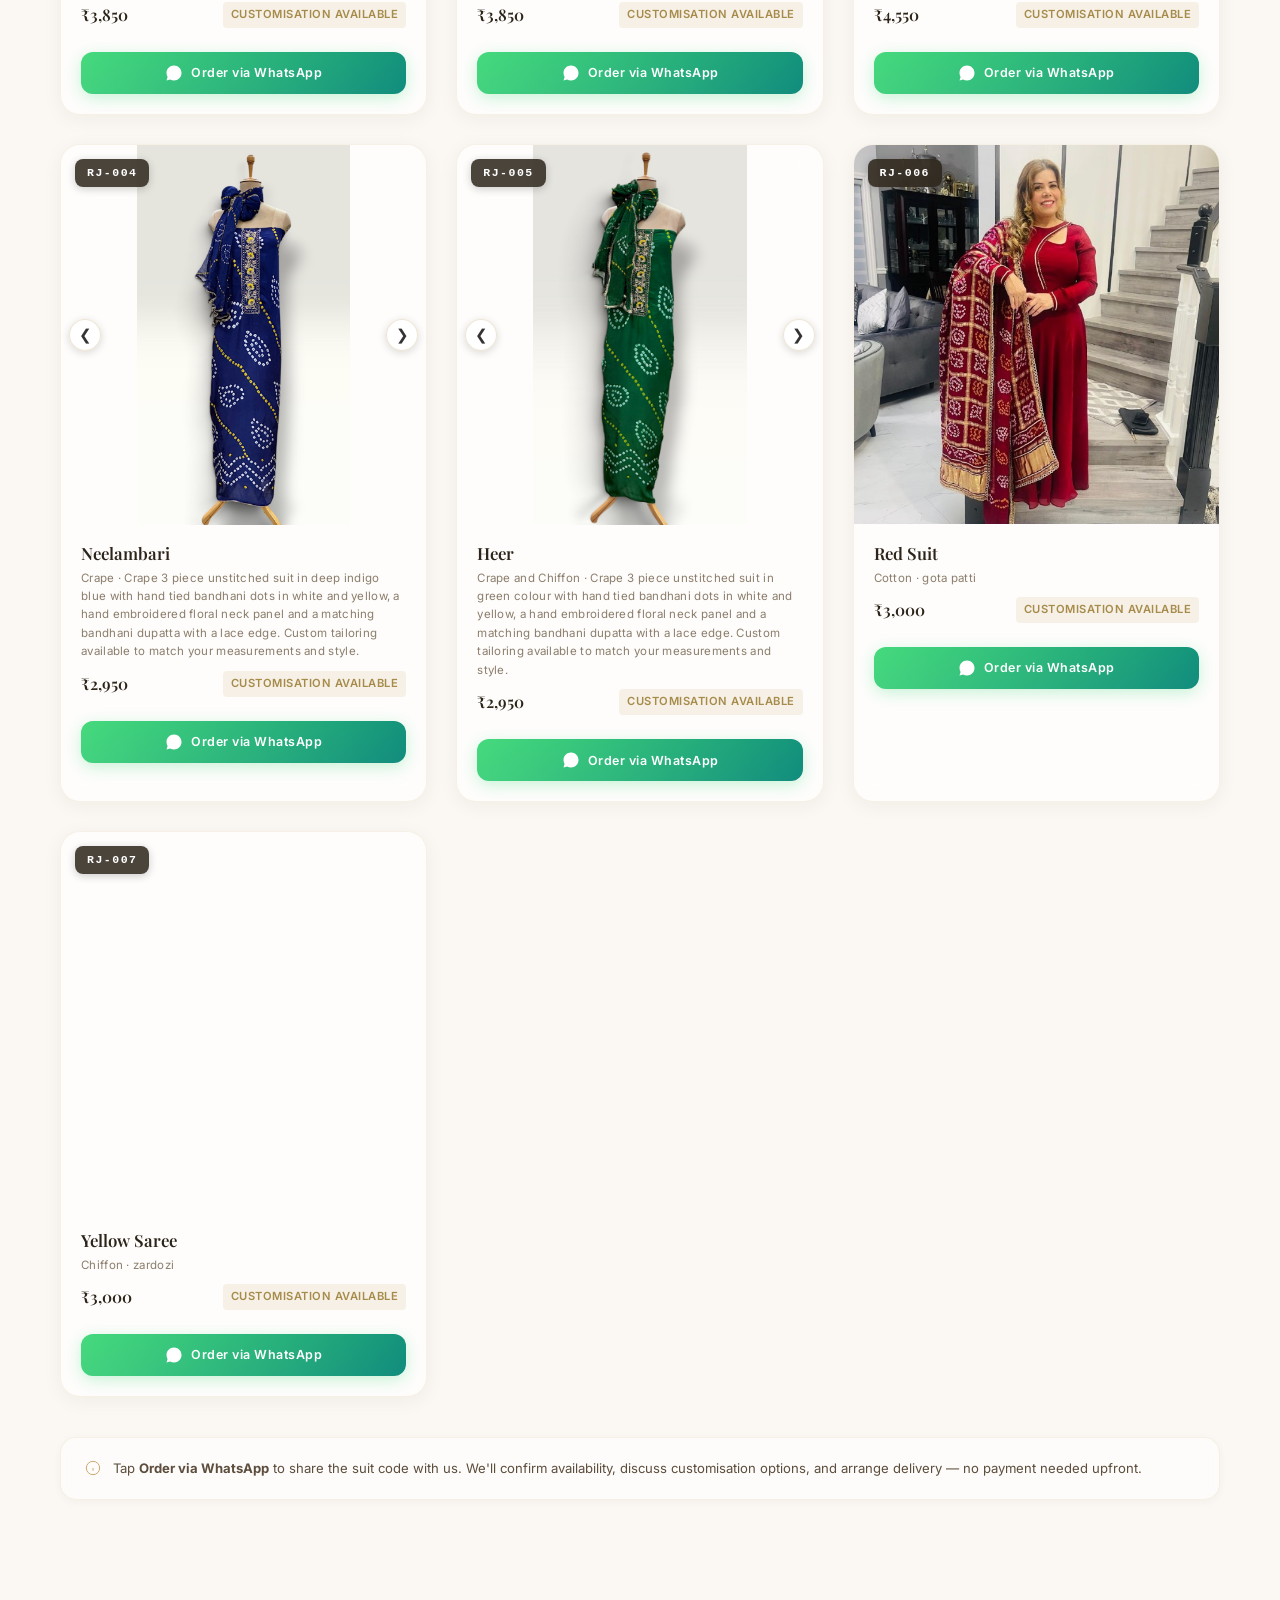
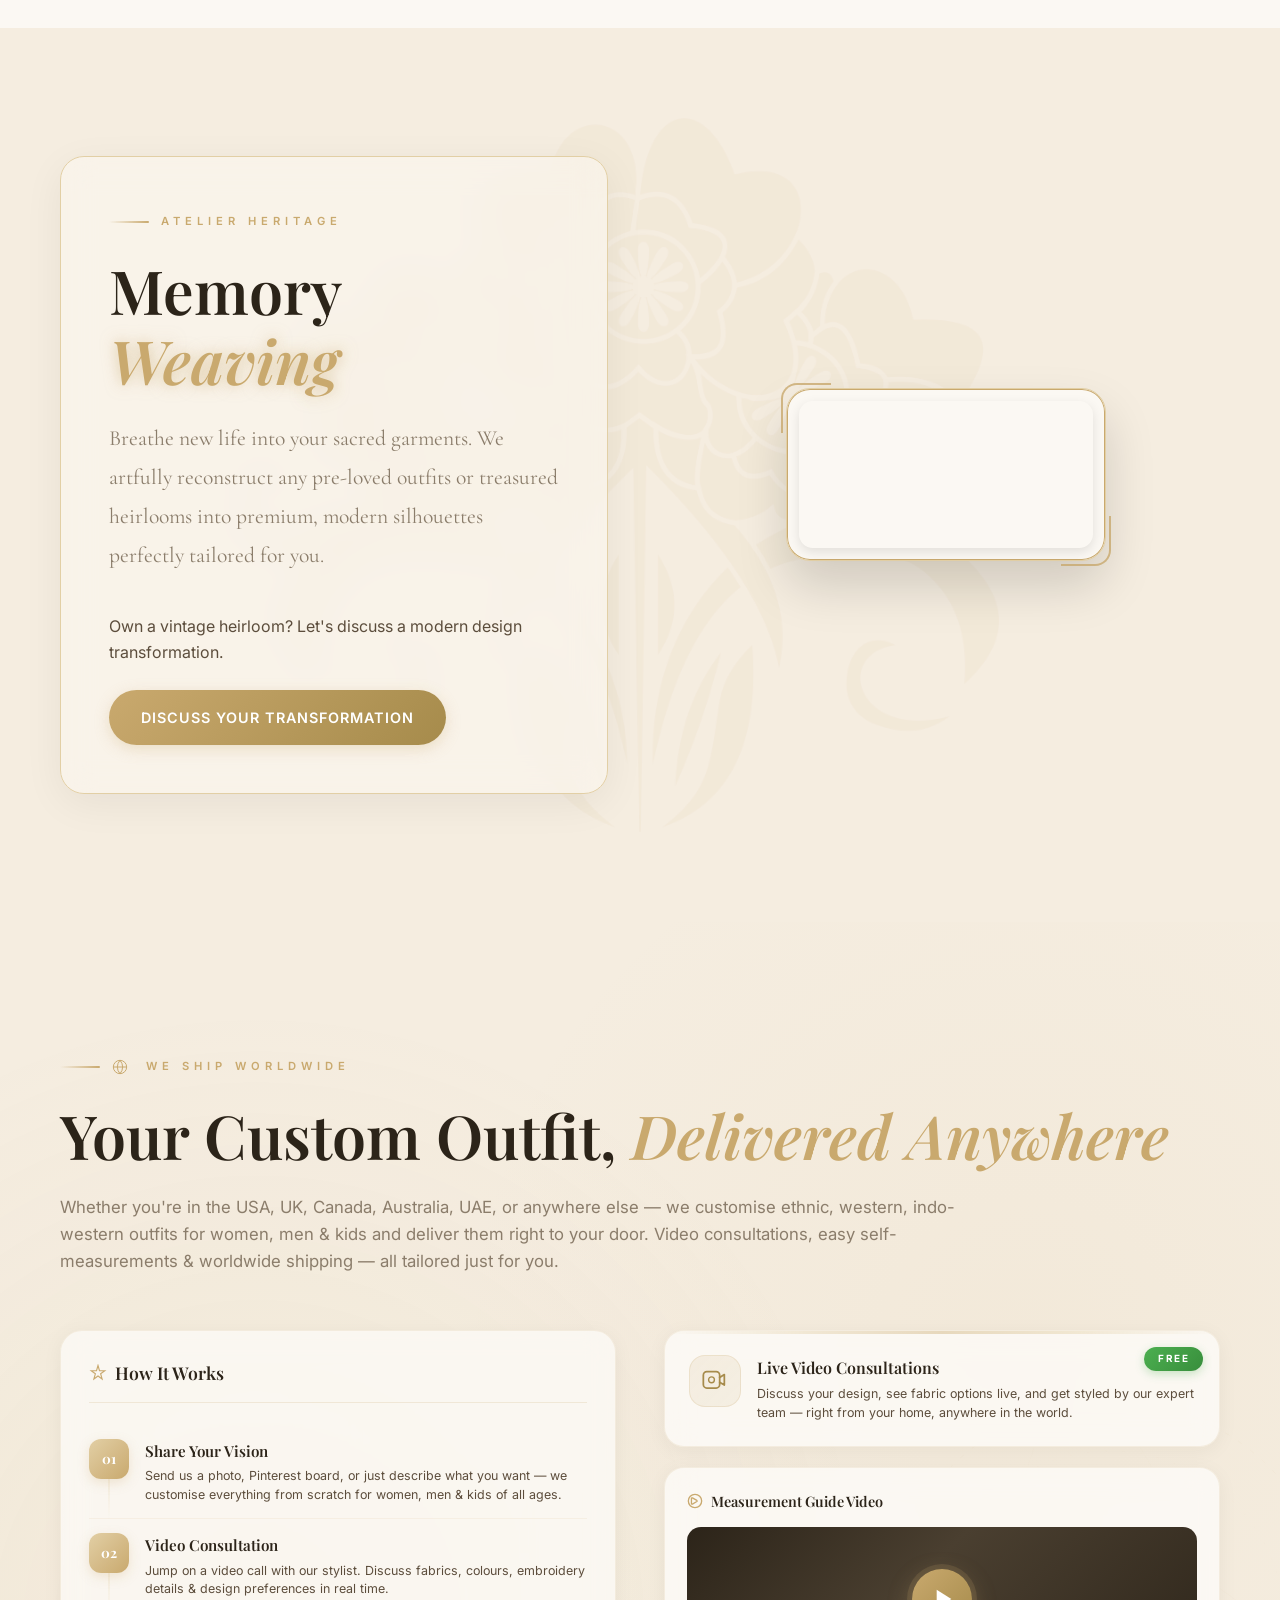
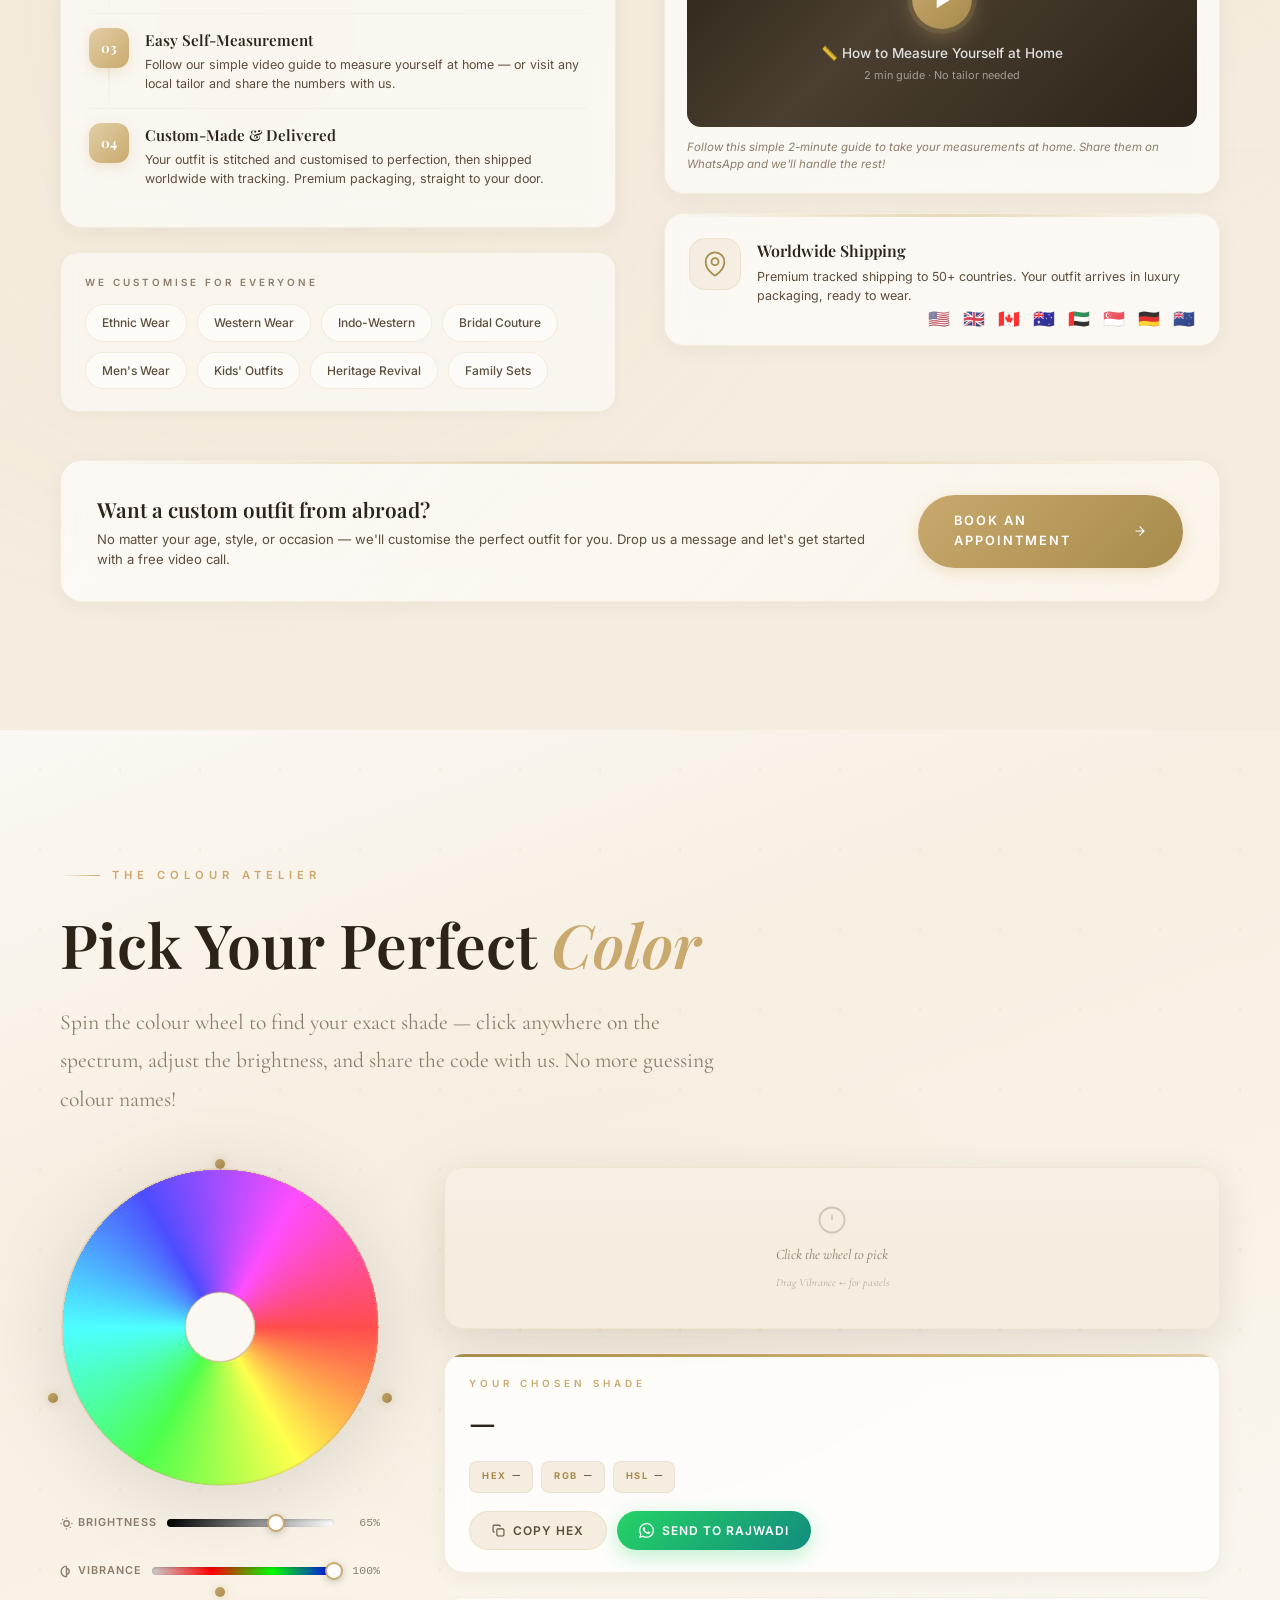
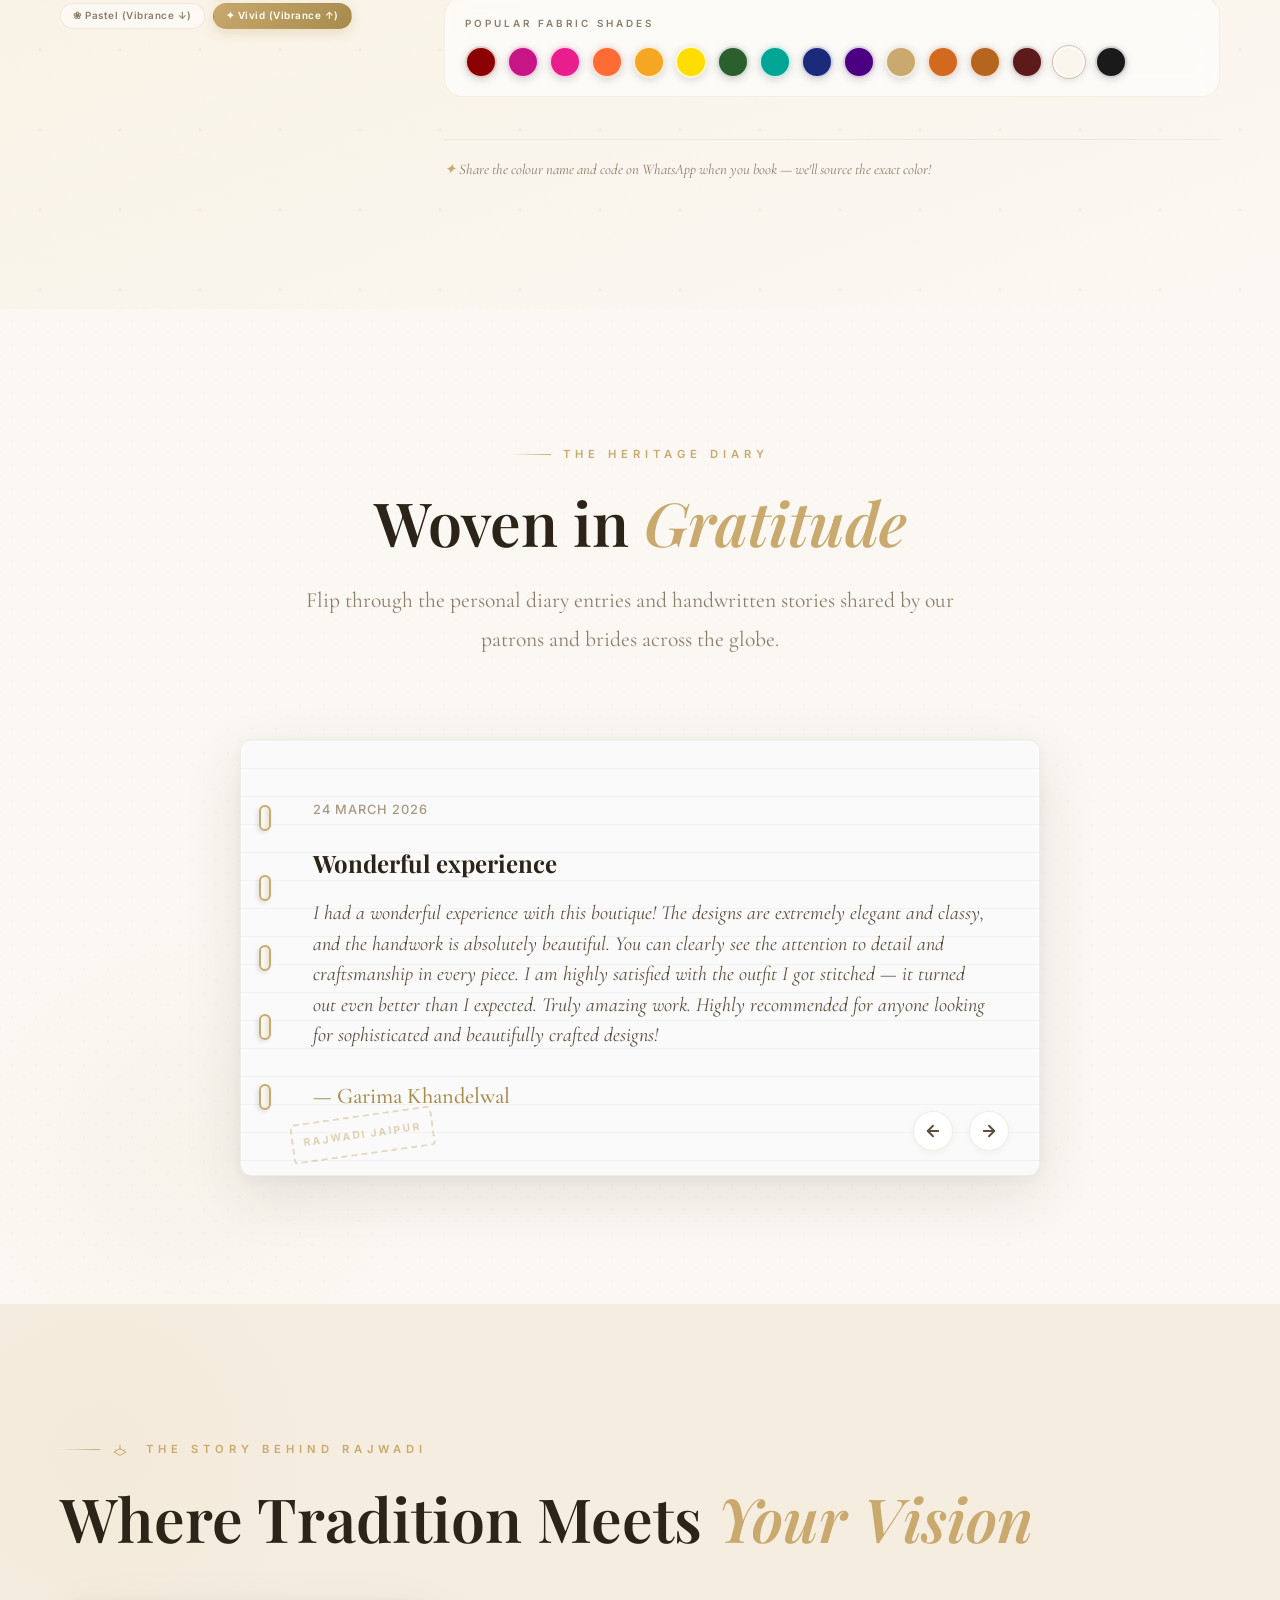
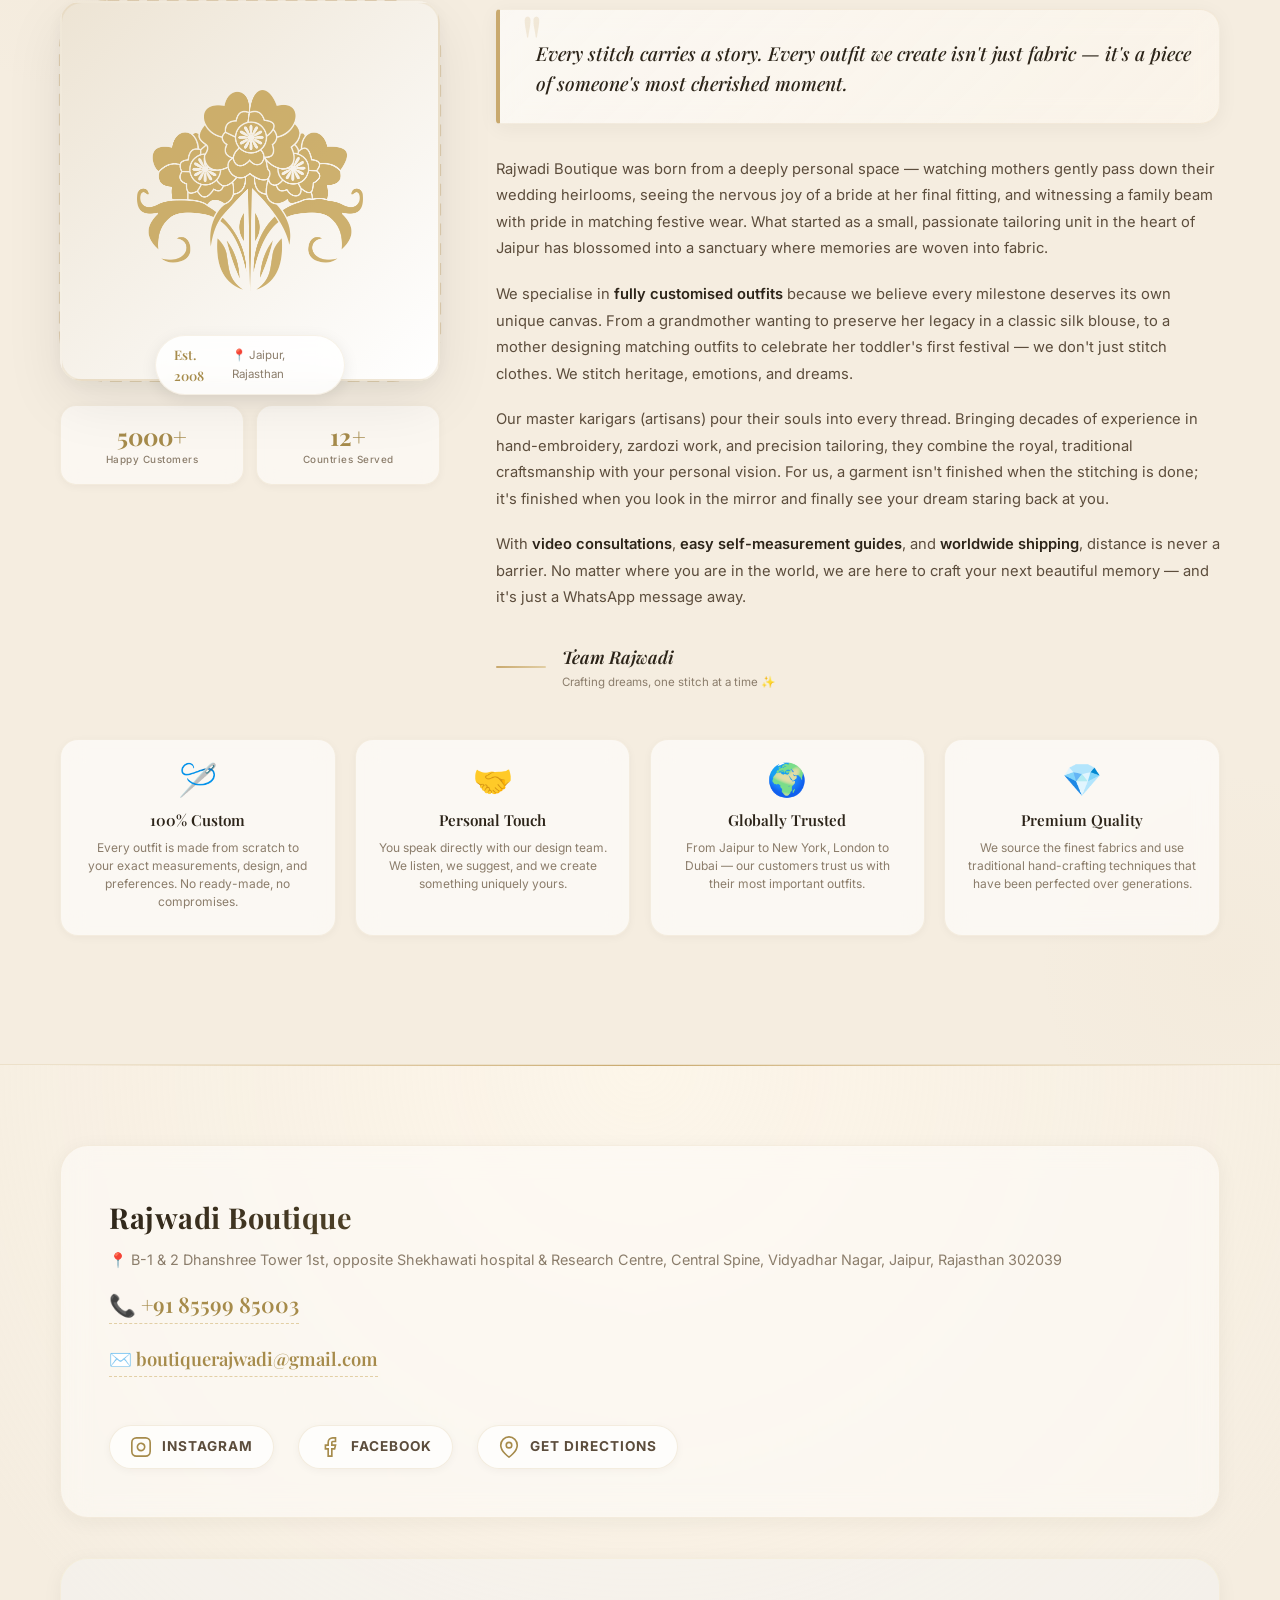
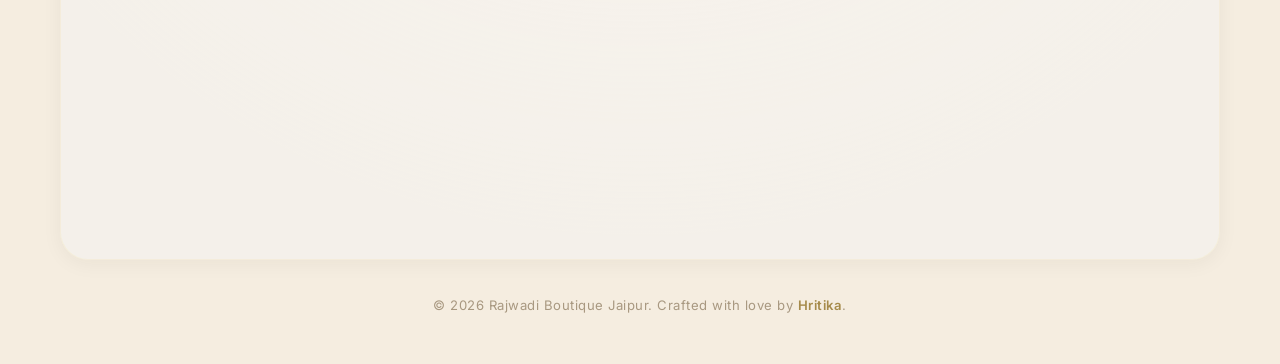
==== commit 80c0d0b9: "Update index.html" ====
--- a/index.html
+++ b/index.html
@@ -827,7 +827,7 @@
 
 
           <p class="preview-hint">Share the colour name and code on WhatsApp when you book — we'll source the exact
-            fabric!</p>
+            color!</p>
         </div>
 
       <!-- END palette section inner -->
--- a/styles.css
+++ b/styles.css
@@ -7461,45 +7461,75 @@
   -webkit-overflow-scrolling: touch; /* Smooth scrolling on iOS */
   width: 100%;
   height: 100%;
+   box-sizing: border-box;
 }
 
 .suit-media-slider::-webkit-scrollbar {
   display: none; /* Hide scrollbar for Chrome/Safari */
 }
+
+ .suit-media-slide {
+   flex: 0 0 100%;
+   width: 100%;
+   min-width: 100%;
+   max-width: 100%;
+   height: 100%;
+   scroll-snap-align: start;
+   scroll-snap-stop: always;
+   display: flex;
+   align-items: center;
+   justify-content: center;
+   position: relative;
+   overflow: hidden;
+   box-sizing: border-box;
+ }
 
 .suit-media-item {
   flex: 0 0 100%;
   width: 100%;
   height: 100%;
+  min-width: 100%;
+   max-width: 100%;
   scroll-snap-align: start;
+ scroll-snap-stop: always;
   object-fit: contain; /* This prevents zooming and shows the full image */
   cursor: pointer;
-}
-
+   box-sizing: border-box;
+   display: block;
+}
+
+.suit-media-slide .suit-media-item {
+   flex: none;
+ }
 
 /* Slider Navigation Arrows */
 .slider-btn {
   position: absolute;
   top: 50%;
   transform: translateY(-50%);
-  background: rgba(255, 255, 255, 0.6);
-  border: none;
+   background: rgba(255, 255, 255, 0.75);
+   backdrop-filter: blur(4px);
+   -webkit-backdrop-filter: blur(4px);
+   border: 1px solid rgba(201, 169, 110, 0.3);
   border-radius: 50%;
   width: 32px;
   height: 32px;
-  font-size: 16px;
+  font-size: 15px;
   color: #333;
   cursor: pointer;
   z-index: 20;
   display: flex;
   align-items: center;
   justify-content: center;
-  box-shadow: 0 2px 5px rgba(0,0,0,0.1);
-  transition: background 0.3s ease;
+   box-shadow: 0 2px 8px rgba(0, 0, 0, 0.15);
+   transition: all 0.3s ease;
+   user-select: none;
+   -webkit-tap-highlight-color: transparent;
 }
 
 .slider-btn:hover {
-  background: rgba(255, 255, 255, 0.9);
+   background: rgba(255, 255, 255, 0.95);
+   transform: translateY(-50%) scale(1.08);
 }
 
 .prev-btn {
